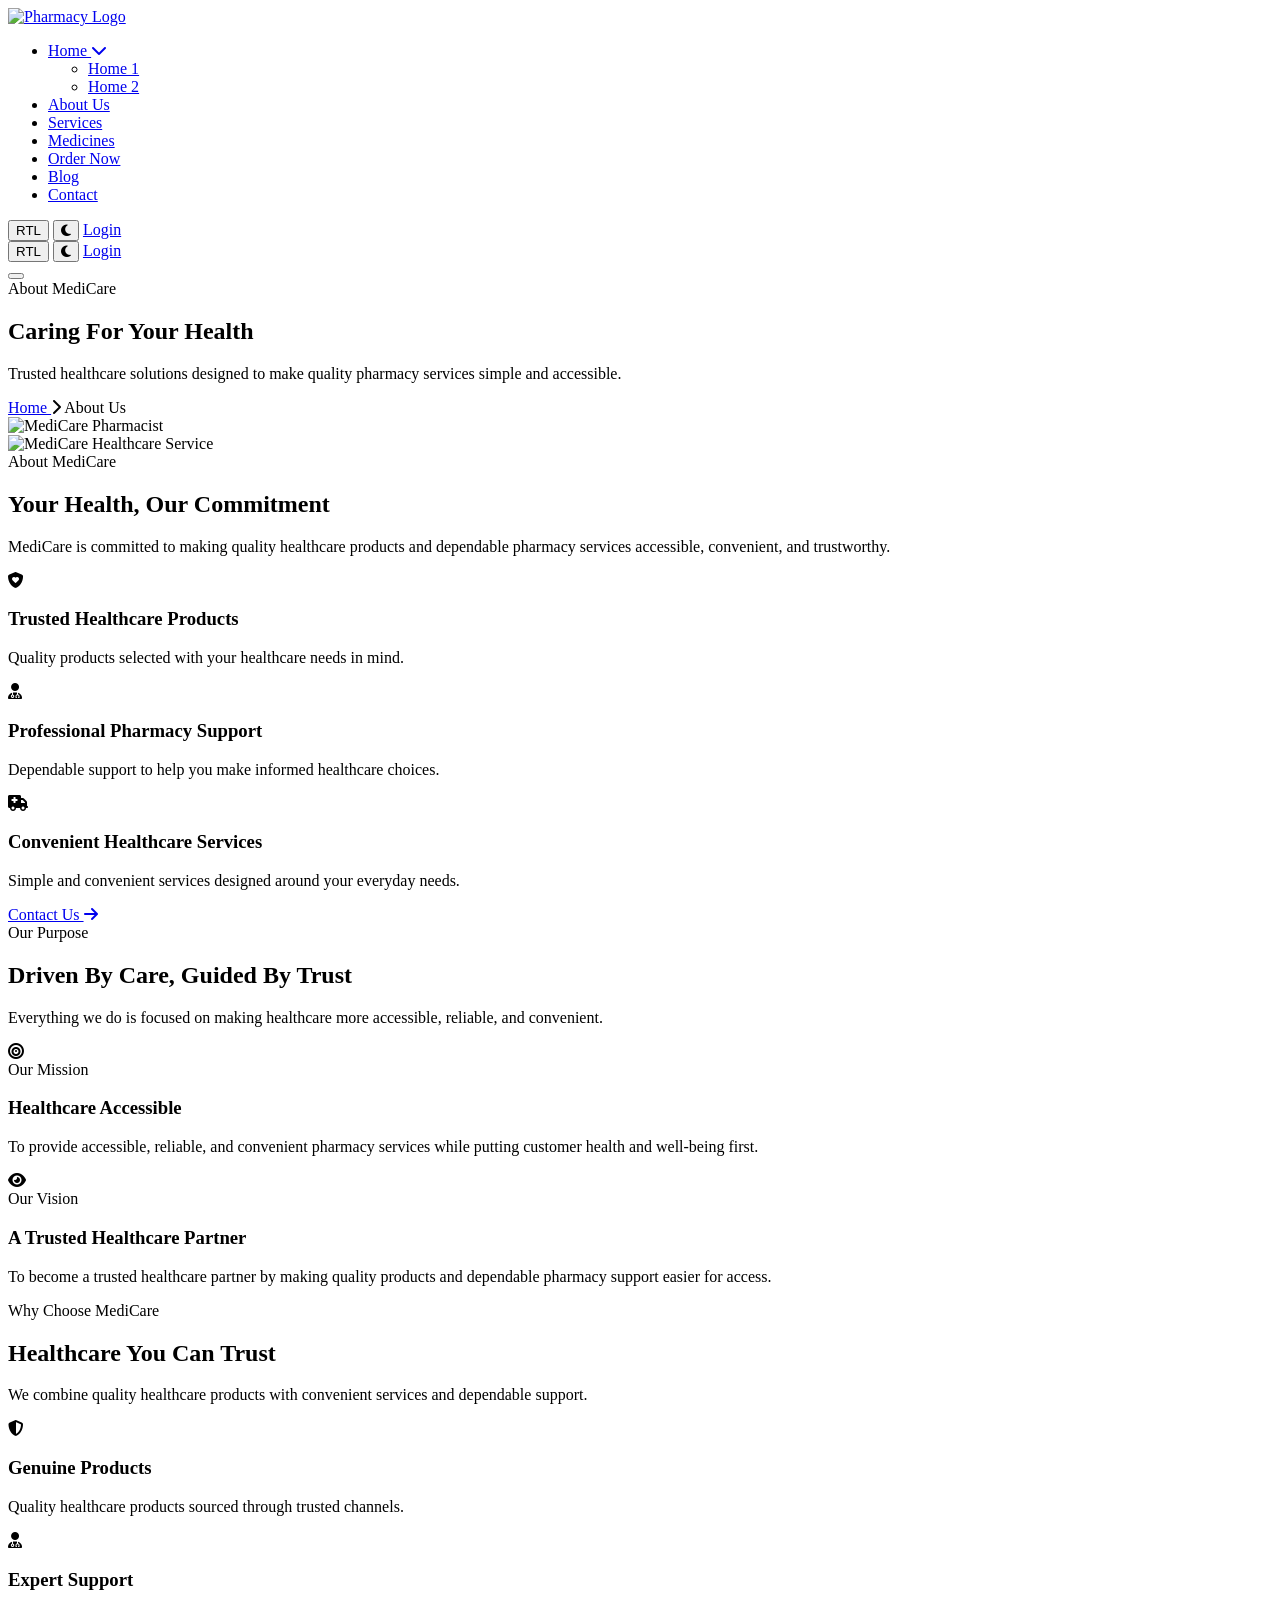
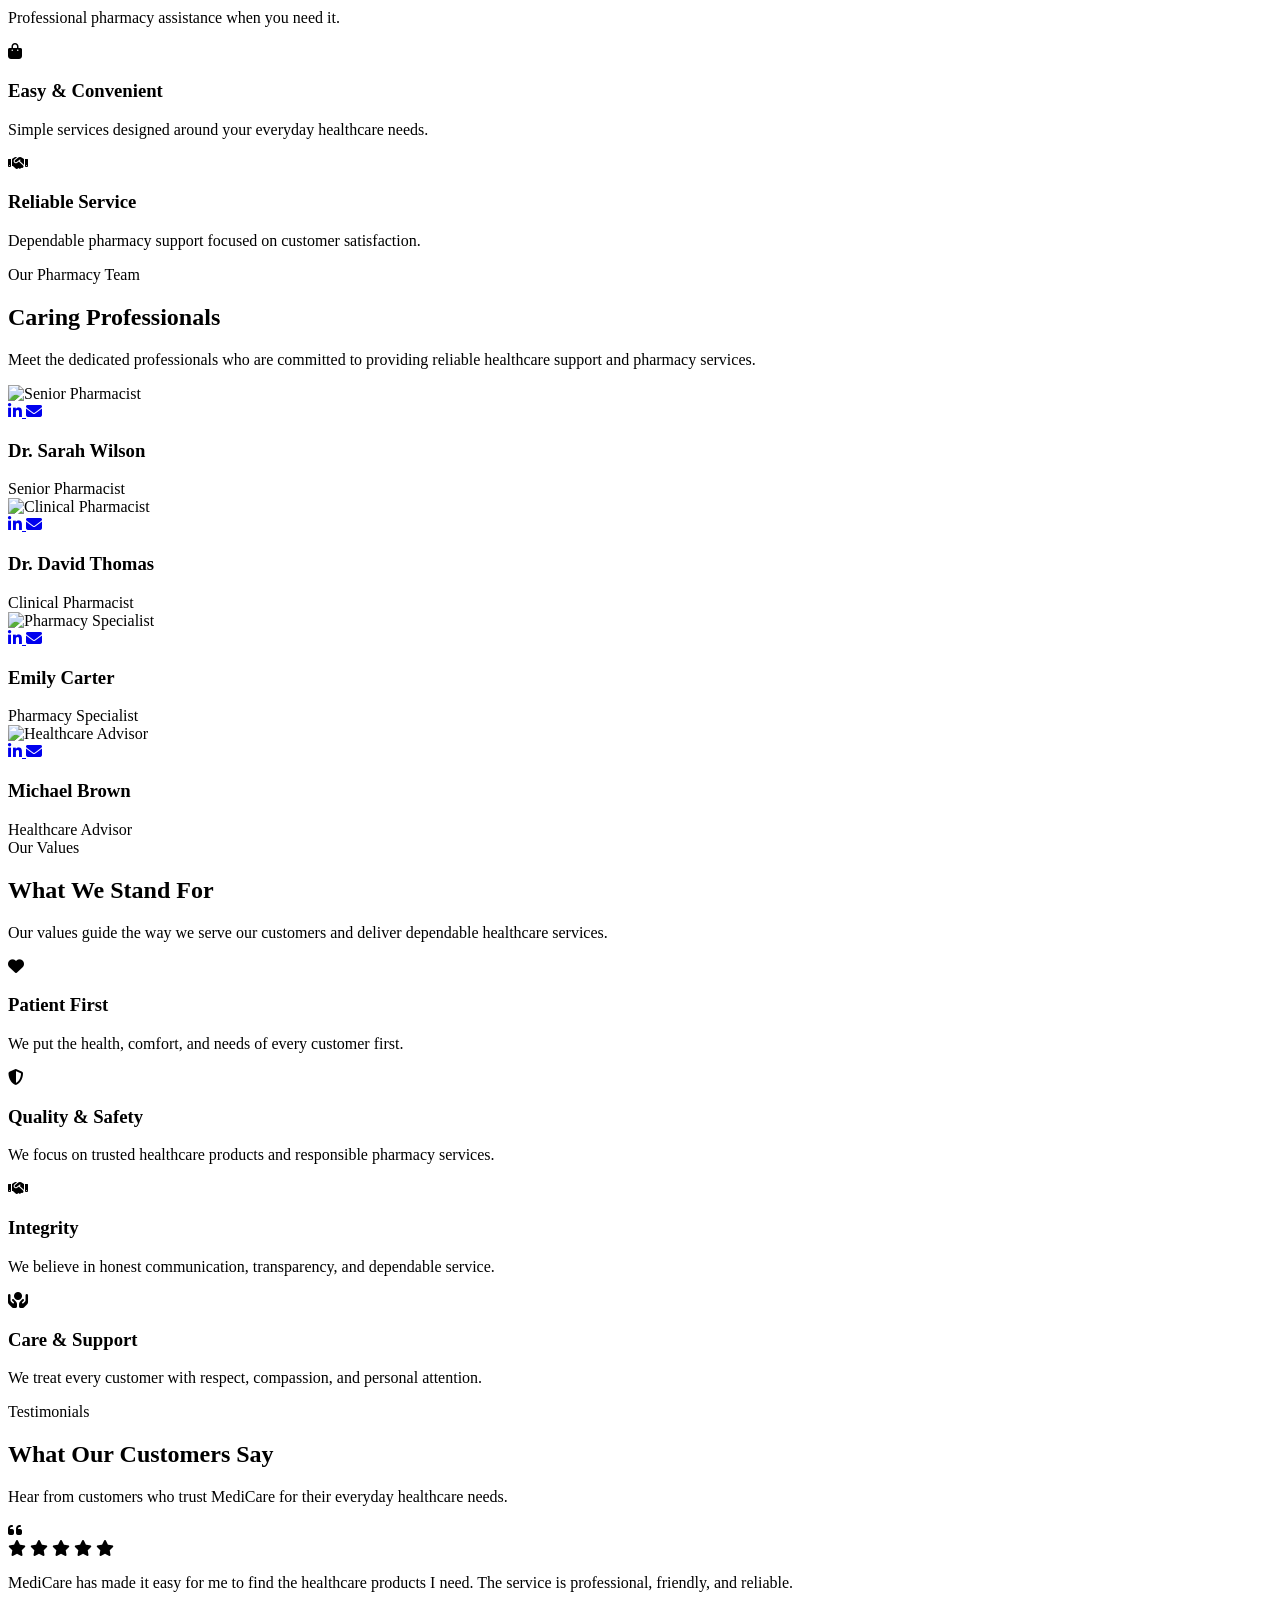
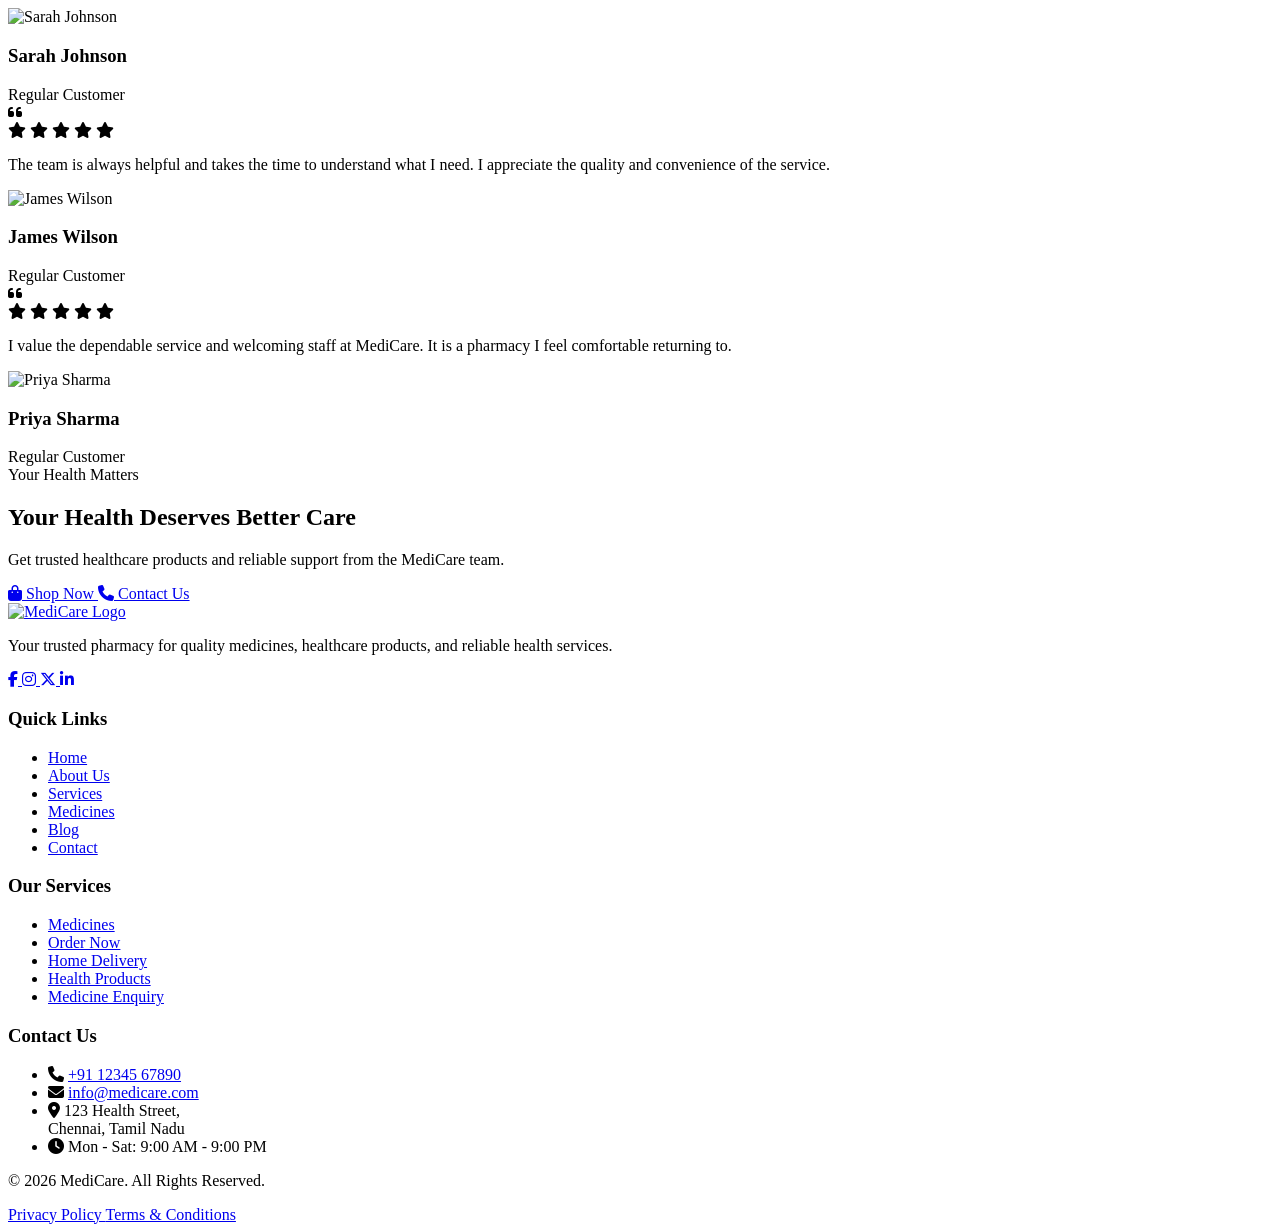
==== about.html @ 633d1315 "Add files via upload" ====
<!DOCTYPE html>

<html lang="en">

<head>
  <meta charset="UTF-8">
  <meta name="viewport" content="width=device-width, initial-scale=1.0">
  <title>MediCare Pharmacy | Trusted Healthcare Store</title>

  <!-- Favicon -->

  <link rel="icon" type="image/png" href="images/logo.png">

  <!-- Google Fonts -->

  <link rel="preconnect" href="https://fonts.googleapis.com">

<link rel="preconnect"
      href="https://fonts.gstatic.com"
      crossorigin>

<link href="https://fonts.googleapis.com/css2?family=Poppins:wght@400;500;600;700&display=swap"
      rel="stylesheet">

<link rel="stylesheet"
      href="https://cdnjs.cloudflare.com/ajax/libs/font-awesome/6.5.1/css/all.min.css">


  <!-- CSS -->

  <link rel="stylesheet" href="css/style.css">
  <link rel="stylesheet" href="css/responsive.css">
</head>

<body>
<!-- =========================================================
     HEADER
========================================================= -->
<header class="site-header">

    <div class="header-container">

        <!-- Logo -->
        <div class="header-logo">
            <a href="index.html">
                <img src="images/logo.png" alt="Pharmacy Logo">
            </a>
        </div>


        <!-- Navigation -->
        <nav class="main-nav" id="mainNav">

            <ul class="nav-list">

                <!-- Home -->
                <li class="nav-item dropdown">

                    <a href="#"
                       class="nav-link dropdown-toggle">
                        Home
                        <i class="fas fa-chevron-down"></i>
                    </a>

                    <ul class="dropdown-menu">
                        <li>
                            <a href="index.html">Home 1</a>
                        </li>

                        <li>
                            <a href="home2.html">Home 2</a>
                        </li>
                    </ul>

                </li>


                <!-- About Us -->
                <li class="nav-item">
                    <a href="about.html" class="nav-link active">
                        About Us
                    </a>
                </li>


                <!-- Services -->
                <li class="nav-item">
                    <a href="services.html" class="nav-link">
                        Services
                    </a>
                </li>


                <!-- Medicines -->
                <li class="nav-item">
                    <a href="medicines.html" class="nav-link">
                        Medicines
                    </a>
                </li>


                <!-- Prescription -->
                <li class="nav-item">
                    <a href="order.html" class="nav-link">
                        Order Now
                    </a>
                </li>


                <!-- Blog -->
                <li class="nav-item">
                    <a href="blog.html" class="nav-link">
                        Blog
                    </a>
                </li>


                <!-- Contact -->
                <li class="nav-item">
                    <a href="contact.html" class="nav-link">
                        Contact
                    </a>
                </li>

            </ul>


            <!-- =================================================
                 MOBILE ACTION BUTTONS
                 THESE ARE INSIDE HAMBURGER MENU
            ================================================== -->

            <div class="mobile-actions">

                <!-- RTL -->
                <button type="button"
                        class="header-action-btn rtl-toggle"
                        id="mobileRtlToggle">
                    RTL
                </button>


                <!-- Dark Mode -->
                <button type="button"
                        class="header-action-btn theme-toggle"
                        id="mobileThemeToggle"
                        aria-label="Toggle dark mode">

                    <i class="fas fa-moon"></i>

                </button>


                <!-- Login -->
                <a href="login.html"
                   class="login-btn">
                    Login
                </a>

            </div>

        </nav>


        <!-- =================================================
             DESKTOP ACTIONS
        ================================================== -->

        <div class="header-actions">

            <button type="button"
                    class="header-action-btn rtl-toggle"
                    id="rtlToggle">
                RTL
            </button>


            <button type="button"
                    class="header-action-btn theme-toggle"
                    id="themeToggle"
                    aria-label="Toggle dark mode">

                <i class="fas fa-moon"></i>

            </button>


            <a href="login.html"
               class="login-btn">
                Login
            </a>

        </div>


        <!-- =================================================
             HAMBURGER
        ================================================== -->

        <button type="button"
                class="hamburger-btn"
                id="hamburgerBtn"
                aria-label="Open navigation menu"
                aria-controls="mainNav"
                aria-expanded="false">

            <span></span>
            <span></span>
            <span></span>

        </button>

    </div>

</header>
<!=========================================================
   ABOUT US PAGE - HERO
   PART 1 - HTML
========================================================= !>

<section class="about-page-hero">

    <div class="about-page-hero-overlay">

        <div class="about-page-hero-container">

            <div class="about-page-hero-content">

                <span class="about-page-hero-subtitle">
                    About MediCare
                </span>

                <h1>
                    Caring For Your Health
                </h1>

                <p>
                    Trusted healthcare solutions designed to make
                    quality pharmacy services simple and accessible.
                </p>


                <!-- =========================
                     BREADCRUMB
                ========================== -->

                <div class="about-page-breadcrumb">

                    <a href="index.html">
                        Home
                    </a>

                    <i class="fas fa-chevron-right"></i>

                    <span>
                        About Us
                    </span>

                </div>

            </div>

        </div>

    </div>

</section>
<!-- =========================================================
     ABOUT US - ABOUT MEDICARE
     SECTION 2 - PART 1 - HTML
========================================================= -->

<section class="about-medicare">

    <div class="about-medicare-container">

        <!-- =========================
             IMAGE AREA
        ========================== -->

        <div class="about-medicare-images">

            <div class="about-medicare-image-main">
                <img
                    src="images/about-pharmacist.jpg"
                    alt="MediCare Pharmacist">
            </div>

            <div class="about-medicare-image-small">
                <img
                    src="images/about-healthcare.jpg"
                    alt="MediCare Healthcare Service">
            </div>

        </div>


        <!-- =========================
             CONTENT AREA
        ========================== -->

        <div class="about-medicare-content">

            <span class="about-medicare-subtitle">
                About MediCare
            </span>

            <h2>
                Your Health,
                <span>Our Commitment</span>
            </h2>

            <p class="about-medicare-description">
                MediCare is committed to making quality healthcare
                products and dependable pharmacy services accessible,
                convenient, and trustworthy.
            </p>


            <!-- =========================
                 HIGHLIGHTS
            ========================== -->

            <div class="about-medicare-highlights">


                <!-- Highlight 1 -->

                <div class="about-medicare-highlight">

                    <div class="about-medicare-highlight-icon">
                        <i class="fas fa-shield-heart"></i>
                    </div>

                    <div class="about-medicare-highlight-content">

                        <h3>
                            Trusted Healthcare Products
                        </h3>

                        <p>
                            Quality products selected with your
                            healthcare needs in mind.
                        </p>

                    </div>

                </div>


                <!-- Highlight 2 -->

                <div class="about-medicare-highlight">

                    <div class="about-medicare-highlight-icon">
                        <i class="fas fa-user-doctor"></i>
                    </div>

                    <div class="about-medicare-highlight-content">

                        <h3>
                            Professional Pharmacy Support
                        </h3>

                        <p>
                            Dependable support to help you make
                            informed healthcare choices.
                        </p>

                    </div>

                </div>


                <!-- Highlight 3 -->

                <div class="about-medicare-highlight">

                    <div class="about-medicare-highlight-icon">
                        <i class="fas fa-truck-medical"></i>
                    </div>

                    <div class="about-medicare-highlight-content">

                        <h3>
                            Convenient Healthcare Services
                        </h3>

                        <p>
                            Simple and convenient services designed
                            around your everyday needs.
                        </p>

                    </div>

                </div>


            </div>


            <!-- =========================
                 BUTTON
            ========================== -->

            <a href="contact.html"
               class="about-medicare-btn">

                Contact Us

                <i class="fas fa-arrow-right"></i>

            </a>

        </div>

    </div>

</section>
<!-- =========================================================
     ABOUT US - MISSION & VISION
     SECTION 3 - PART 1 - HTML
========================================================= -->

<section class="about-mission-vision">

    <div class="about-mission-vision-container">

        <!-- =========================
             SECTION HEADING
        ========================== -->

        <div class="about-mission-vision-heading">

            <span class="about-mission-vision-subtitle">
                Our Purpose
            </span>

            <h2>
                Driven By Care, Guided By Trust
            </h2>

            <p>
                Everything we do is focused on making healthcare
                more accessible, reliable, and convenient.
            </p>

        </div>


        <!-- =========================
             MISSION & VISION
        ========================== -->

        <div class="about-mission-vision-grid">


            <!-- =========================
                 MISSION
            ========================== -->

            <div class="about-purpose-card">

                <div class="about-purpose-icon">

                    <i class="fas fa-bullseye"></i>

                </div>

                <div class="about-purpose-content">

                    <span class="about-purpose-label">
                        Our Mission
                    </span>

                    <h3>
                        Healthcare Accessible
                    </h3>

                    <p>
                        To provide accessible, reliable, and
                        convenient pharmacy services while
                        putting customer health and well-being
                        first.
                    </p>

                </div>

            </div>


            <!-- =========================
                 VISION
            ========================== -->

            <div class="about-purpose-card">

                <div class="about-purpose-icon">

                    <i class="fas fa-eye"></i>

                </div>

                <div class="about-purpose-content">

                    <span class="about-purpose-label">
                        Our Vision
                    </span>

                    <h3>
                        A Trusted Healthcare Partner
                    </h3>

                    <p>
                        To become a trusted healthcare partner
                        by making quality products and dependable
                        pharmacy support easier for access.
                    </p>

                </div>

            </div>


        </div>

    </div>

</section>
<!-- =========================================================
     ABOUT US - WHY CHOOSE MEDICARE
     SECTION 4 - PART 1 - HTML
========================================================= -->

<section class="about-why-choose">

    <div class="about-why-choose-container">

        <!-- =========================
             SECTION HEADING
        ========================== -->

        <div class="about-why-choose-heading">

            <span class="about-why-choose-subtitle">
                Why Choose MediCare
            </span>

            <h2>
                Healthcare You Can Trust
            </h2>

            <p>
                We combine quality healthcare products with
                convenient services and dependable support.
            </p>

        </div>


        <!-- =========================
             BENEFIT CARDS
        ========================== -->

        <div class="about-why-choose-grid">


            <!-- CARD 1 -->
            <div class="about-why-card">

                <div class="about-why-icon">
                    <i class="fas fa-shield-alt"></i>
                </div>

                <div class="about-why-content">

                    <h3>
                        Genuine Products
                    </h3>

                    <p>
                        Quality healthcare products sourced
                        through trusted channels.
                    </p>

                </div>

            </div>


            <!-- CARD 2 -->
            <div class="about-why-card">

                <div class="about-why-icon">
                    <i class="fas fa-user-doctor"></i>
                </div>

                <div class="about-why-content">

                    <h3>
                        Expert Support
                    </h3>

                    <p>
                        Professional pharmacy assistance
                        when you need it.
                    </p>

                </div>

            </div>


            <!-- CARD 3 -->
            <div class="about-why-card">

                <div class="about-why-icon">
                    <i class="fas fa-bag-shopping"></i>
                </div>

                <div class="about-why-content">

                    <h3>
                        Easy & Convenient
                    </h3>

                    <p>
                        Simple services designed around
                        your everyday healthcare needs.
                    </p>

                </div>

            </div>


            <!-- CARD 4 -->
            <div class="about-why-card">

                <div class="about-why-icon">
                    <i class="fas fa-handshake"></i>
                </div>

                <div class="about-why-content">

                    <h3>
                        Reliable Service
                    </h3>

                    <p>
                        Dependable pharmacy support focused
                        on customer satisfaction.
                    </p>

                </div>

            </div>


        </div>

    </div>

</section>
<!-- =========================================================
     ABOUT US - PHARMACY TEAM
     SECTION 5 - PART 1 - HTML
========================================================= -->

<section class="about-team">

    <div class="about-team-container">

        <!-- =========================
             SECTION HEADING
        ========================== -->

        <div class="about-team-heading">

            <span class="about-team-subtitle">
                Our Pharmacy Team
            </span>

            <h2>
                Caring Professionals
            </h2>

            <p>
                Meet the dedicated professionals who are committed
                to providing reliable healthcare support and
                pharmacy services.
            </p>

        </div>


        <!-- =========================
             TEAM GRID
        ========================== -->

        <div class="about-team-grid">


            <!-- =========================
                 TEAM MEMBER 1
            ========================== -->

            <div class="about-team-card">

                <div class="about-team-image">

                    <img
                        src="images/team-pharmacist-1.jpg"
                        alt="Senior Pharmacist">

                    <div class="about-team-social">

                        <a href="#" aria-label="LinkedIn">
                            <i class="fab fa-linkedin-in"></i>
                        </a>

                        <a href="#" aria-label="Email">
                            <i class="fas fa-envelope"></i>
                        </a>

                    </div>

                </div>

                <div class="about-team-info">

                    <h3>
                        Dr. Sarah Wilson
                    </h3>

                    <span>
                        Senior Pharmacist
                    </span>

                </div>

            </div>


            <!-- =========================
                 TEAM MEMBER 2
            ========================== -->

            <div class="about-team-card">

                <div class="about-team-image">

                    <img
                        src="images/team-pharmacist-2.jpg"
                        alt="Clinical Pharmacist">

                    <div class="about-team-social">

                        <a href="#" aria-label="LinkedIn">
                            <i class="fab fa-linkedin-in"></i>
                        </a>

                        <a href="#" aria-label="Email">
                            <i class="fas fa-envelope"></i>
                        </a>

                    </div>

                </div>

                <div class="about-team-info">

                    <h3>
                        Dr. David Thomas
                    </h3>

                    <span>
                        Clinical Pharmacist
                    </span>

                </div>

            </div>


            <!-- =========================
                 TEAM MEMBER 3
            ========================== -->

            <div class="about-team-card">

                <div class="about-team-image">

                    <img
                        src="images/team-specialist.jpg"
                        alt="Pharmacy Specialist">

                    <div class="about-team-social">

                        <a href="#" aria-label="LinkedIn">
                            <i class="fab fa-linkedin-in"></i>
                        </a>

                        <a href="#" aria-label="Email">
                            <i class="fas fa-envelope"></i>
                        </a>

                    </div>

                </div>

                <div class="about-team-info">

                    <h3>
                        Emily Carter
                    </h3>

                    <span>
                        Pharmacy Specialist
                    </span>

                </div>

            </div>


            <!-- =========================
                 TEAM MEMBER 4
            ========================== -->

            <div class="about-team-card">

                <div class="about-team-image">

                    <img
                        src="images/team-advisor.jpg"
                        alt="Healthcare Advisor">

                    <div class="about-team-social">

                        <a href="#" aria-label="LinkedIn">
                            <i class="fab fa-linkedin-in"></i>
                        </a>

                        <a href="#" aria-label="Email">
                            <i class="fas fa-envelope"></i>
                        </a>

                    </div>

                </div>

                <div class="about-team-info">

                    <h3>
                        Michael Brown
                    </h3>

                    <span>
                        Healthcare Advisor
                    </span>

                </div>

            </div>


        </div>

    </div>

</section>
<!=========================================================
   ABOUT US - OUR VALUES
   SECTION 6 - PART 1 - HTML
========================================================= !>

<section class="about-values">

    <div class="about-values-container">

        <!-- =========================
             SECTION HEADING
        ========================== -->

        <div class="about-values-heading">

            <span class="about-values-subtitle">
                Our Values
            </span>

            <h2>
                What We Stand For
            </h2>

            <p>
                Our values guide the way we serve our customers
                and deliver dependable healthcare services.
            </p>

        </div>


        <!-- =========================
             VALUES GRID
        ========================== -->

        <div class="about-values-grid">


            <!-- VALUE 1 -->

            <div class="about-value-card">

                <div class="about-value-icon">
                    <i class="fas fa-heart"></i>
                </div>

                <div class="about-value-content">

                    <h3>
                        Patient First
                    </h3>

                    <p>
                        We put the health, comfort, and needs
                        of every customer first.
                    </p>

                </div>

            </div>


            <!-- VALUE 2 -->

            <div class="about-value-card">

                <div class="about-value-icon">
                    <i class="fas fa-shield-alt"></i>
                </div>

                <div class="about-value-content">

                    <h3>
                        Quality & Safety
                    </h3>

                    <p>
                        We focus on trusted healthcare products
                        and responsible pharmacy services.
                    </p>

                </div>

            </div>


            <!-- VALUE 3 -->

            <div class="about-value-card">

                <div class="about-value-icon">
                    <i class="fas fa-handshake"></i>
                </div>

                <div class="about-value-content">

                    <h3>
                        Integrity
                    </h3>

                    <p>
                        We believe in honest communication,
                        transparency, and dependable service.
                    </p>

                </div>

            </div>


            <!-- VALUE 4 -->

            <div class="about-value-card">

                <div class="about-value-icon">
                    <i class="fas fa-hands-holding-circle"></i>
                </div>

                <div class="about-value-content">

                    <h3>
                        Care & Support
                    </h3>

                    <p>
                        We treat every customer with respect,
                        compassion, and personal attention.
                    </p>

                </div>

            </div>


        </div>

    </div>

</section>
<!-- =========================================================
     ABOUT US - TESTIMONIALS
     SECTION 7 - PART 1 - HTML
========================================================= -->

<section class="about-testimonials">

    <div class="about-testimonials-container">

        <!-- =========================
             SECTION HEADING
        ========================== -->

        <div class="about-testimonials-heading">

            <span class="about-testimonials-subtitle">
                Testimonials
            </span>

            <h2>
                What Our Customers Say
            </h2>

            <p>
                Hear from customers who trust MediCare for
                their everyday healthcare needs.
            </p>

        </div>


        <!-- =========================
             TESTIMONIAL GRID
        ========================== -->

        <div class="about-testimonials-grid">


            <!-- =========================
                 TESTIMONIAL 1
            ========================== -->

            <div class="about-testimonial-card">

                <div class="about-testimonial-quote">
                    <i class="fas fa-quote-left"></i>
                </div>

                <div class="about-testimonial-rating">

                    <i class="fas fa-star"></i>
                    <i class="fas fa-star"></i>
                    <i class="fas fa-star"></i>
                    <i class="fas fa-star"></i>
                    <i class="fas fa-star"></i>

                </div>

                <p class="about-testimonial-text">
                    MediCare has made it easy for me to find
                    the healthcare products I need. The service
                    is professional, friendly, and reliable.
                </p>

                <div class="about-testimonial-user">

                    <div class="about-testimonial-avatar">
                        <img
                            src="images/testimonial-sarah.jpg"
                            alt="Sarah Johnson">
                    </div>

                    <div class="about-testimonial-user-info">

                        <h3>
                            Sarah Johnson
                        </h3>

                        <span>
                            Regular Customer
                        </span>

                    </div>

                </div>

            </div>


            <!-- =========================
                 TESTIMONIAL 2
            ========================== -->

            <div class="about-testimonial-card">

                <div class="about-testimonial-quote">
                    <i class="fas fa-quote-left"></i>
                </div>

                <div class="about-testimonial-rating">

                    <i class="fas fa-star"></i>
                    <i class="fas fa-star"></i>
                    <i class="fas fa-star"></i>
                    <i class="fas fa-star"></i>
                    <i class="fas fa-star"></i>

                </div>

                <p class="about-testimonial-text">
                    The team is always helpful and takes the
                    time to understand what I need. I appreciate
                    the quality and convenience of the service.
                </p>

                <div class="about-testimonial-user">

                    <div class="about-testimonial-avatar">
                        <img
                            src="images/testimonial-james.jpg"
                            alt="James Wilson">
                    </div>

                    <div class="about-testimonial-user-info">

                        <h3>
                            James Wilson
                        </h3>

                        <span>
                            Regular Customer
                        </span>

                    </div>

                </div>

            </div>


            <!-- =========================
                 TESTIMONIAL 3
            ========================== -->

            <div class="about-testimonial-card">

                <div class="about-testimonial-quote">
                    <i class="fas fa-quote-left"></i>
                </div>

                <div class="about-testimonial-rating">

                    <i class="fas fa-star"></i>
                    <i class="fas fa-star"></i>
                    <i class="fas fa-star"></i>
                    <i class="fas fa-star"></i>
                    <i class="fas fa-star"></i>

                </div>

                <p class="about-testimonial-text">
                    I value the dependable service and
                    welcoming staff at MediCare. It is a
                    pharmacy I feel comfortable returning to.
                </p>

                <div class="about-testimonial-user">

                    <div class="about-testimonial-avatar">
                        <img
                            src="images/testimonial-priya.jpg"
                            alt="Priya Sharma">
                    </div>

                    <div class="about-testimonial-user-info">

                        <h3>
                            Priya Sharma
                        </h3>

                        <span>
                            Regular Customer
                        </span>

                    </div>

                </div>

            </div>


        </div>

    </div>

</section>
<!-- =========================================================
     ABOUT US - FINAL CTA
     SECTION 8 - PART 1 - HTML
========================================================= -->

<section class="about-final-cta">

    <div class="about-final-cta-container">

        <!-- CTA CONTENT -->

        <div class="about-final-cta-content">

            <span class="about-final-cta-subtitle">
                Your Health Matters
            </span>

            <h2>
                Your Health Deserves Better Care
            </h2>

            <p>
                Get trusted healthcare products and reliable
                support from the MediCare team.
            </p>


            <!-- CTA BUTTONS -->

            <div class="about-final-cta-buttons">

                <a href="shop.html" class="about-final-cta-btn primary">
                    <i class="fas fa-shopping-bag"></i>
                    Shop Now
                </a>

                <a href="contact.html" class="about-final-cta-btn outline">
                    <i class="fas fa-phone"></i>
                    Contact Us
                </a>

            </div>

        </div>

    </div>

</section>
<!-- =========================================================
     FOOTER
========================================================= -->
<footer class="site-footer">

    <div class="footer-container">

        <!-- =========================
             FOOTER BRAND
        ========================== -->
        <div class="footer-column footer-brand">

            <a href="index.html" class="footer-logo">
                <img src="images/logo.png" alt="MediCare Logo">
            </a>

            <p class="footer-description">
                Your trusted pharmacy for quality medicines,
                healthcare products, and reliable health services.
            </p>

            <!-- Social Media -->
            <div class="footer-social">

                <a href="#" aria-label="Facebook">
                    <i class="fab fa-facebook-f"></i>
                </a>

                <a href="#" aria-label="Instagram">
                    <i class="fab fa-instagram"></i>
                </a>

                <a href="#" aria-label="Twitter">
                    <i class="fab fa-x-twitter"></i>
                </a>

                <a href="#" aria-label="LinkedIn">
                    <i class="fab fa-linkedin-in"></i>
                </a>

            </div>

        </div>


        <!-- =========================
             QUICK LINKS
        ========================== -->
        <div class="footer-column">

            <h3 class="footer-title">
                Quick Links
            </h3>

            <ul class="footer-links">

                <li>
                    <a href="index.html">
                        Home
                    </a>
                </li>

                <li>
                    <a href="about.html">
                        About Us
                    </a>
                </li>

                <li>
                    <a href="services.html">
                        Services
                    </a>
                </li>

                <li>
                    <a href="medicines.html">
                        Medicines
                    </a>
                </li>

                <li>
                    <a href="blog.html">
                        Blog
                    </a>
                </li>

                <li>
                    <a href="contact.html">
                        Contact
                    </a>
                </li>

            </ul>

        </div>


        <!-- =========================
             OUR SERVICES
        ========================== -->
        <div class="footer-column">

            <h3 class="footer-title">
                Our Services
            </h3>

            <ul class="footer-links">

                <li>
                    <a href="medicines.html">
                        Medicines
                    </a>
                </li>

                <li>
                    <a href="order.html">
                        Order Now
                    </a>
                </li>

                <li>
                    <a href="#">
                        Home Delivery
                    </a>
                </li>

                <li>
                    <a href="#">
                        Health Products
                    </a>
                </li>

                <li>
                    <a href="#">
                        Medicine Enquiry
                    </a>
                </li>

            </ul>

        </div>


        <!-- =========================
             CONTACT INFORMATION
        ========================== -->
        <div class="footer-column footer-contact">

            <h3 class="footer-title">
                Contact Us
            </h3>

            <ul class="contact-list">

                <li>

                    <i class="fas fa-phone"></i>

                    <a href="tel:+911234567890">
                        +91 12345 67890
                    </a>

                </li>


                <li>

                    <i class="fas fa-envelope"></i>

                    <a href="mailto:info@medicare.com">
                        info@medicare.com
                    </a>

                </li>


                <li>

                    <i class="fas fa-location-dot"></i>

                    <span>
                        123 Health Street,<br>
                        Chennai, Tamil Nadu
                    </span>

                </li>


                <li>

                    <i class="fas fa-clock"></i>

                    <span>
                        Mon - Sat: 9:00 AM - 9:00 PM
                    </span>

                </li>

            </ul>

        </div>

    </div>


    <!-- =========================
         FOOTER BOTTOM
    ========================== -->
    <div class="footer-bottom">

        <div class="footer-bottom-container">

            <p>
                © 2026 MediCare. All Rights Reserved.
            </p>

            <div class="footer-bottom-links">

                <a href="#">
                    Privacy Policy
                </a>

                <a href="#">
                    Terms & Conditions
                </a>

            </div>

        </div>

    </div>

</footer>


 <!-- JS -->

  <script src="js/script.js"></script>

</body>
</html>
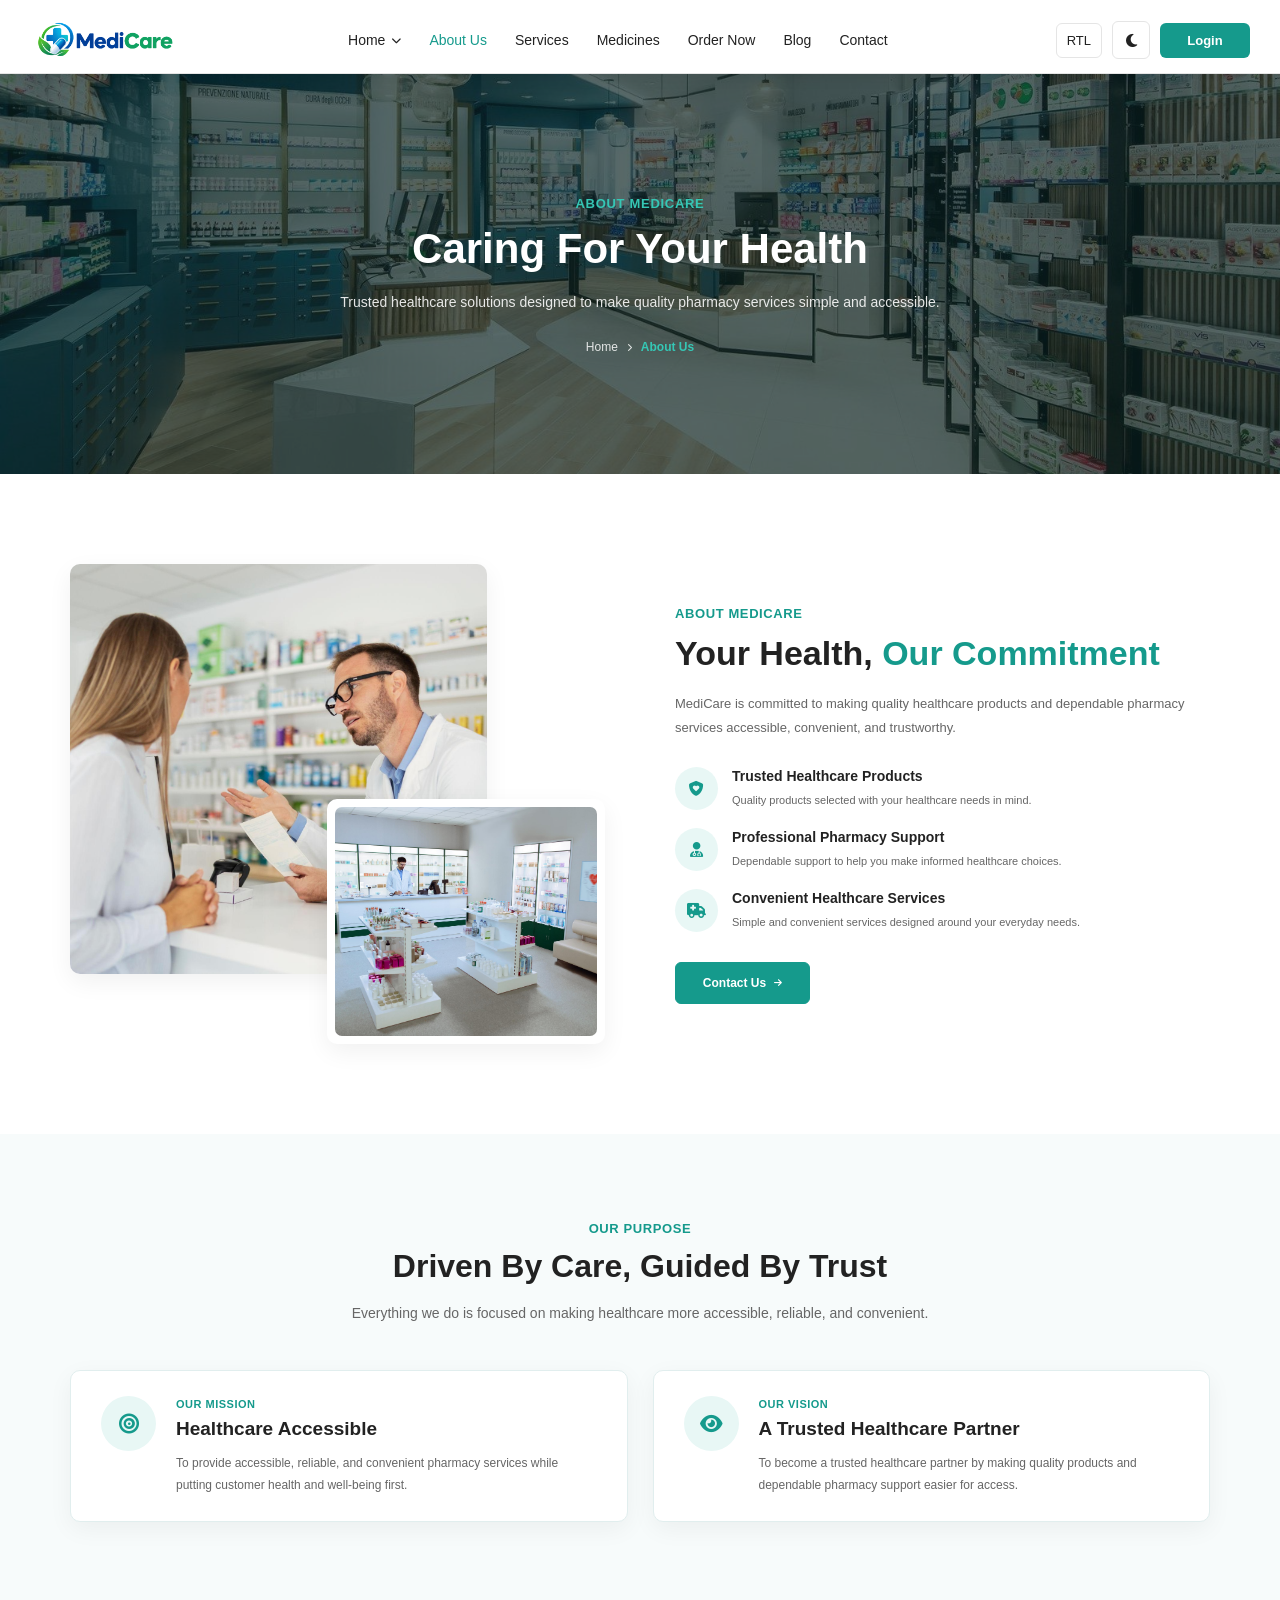
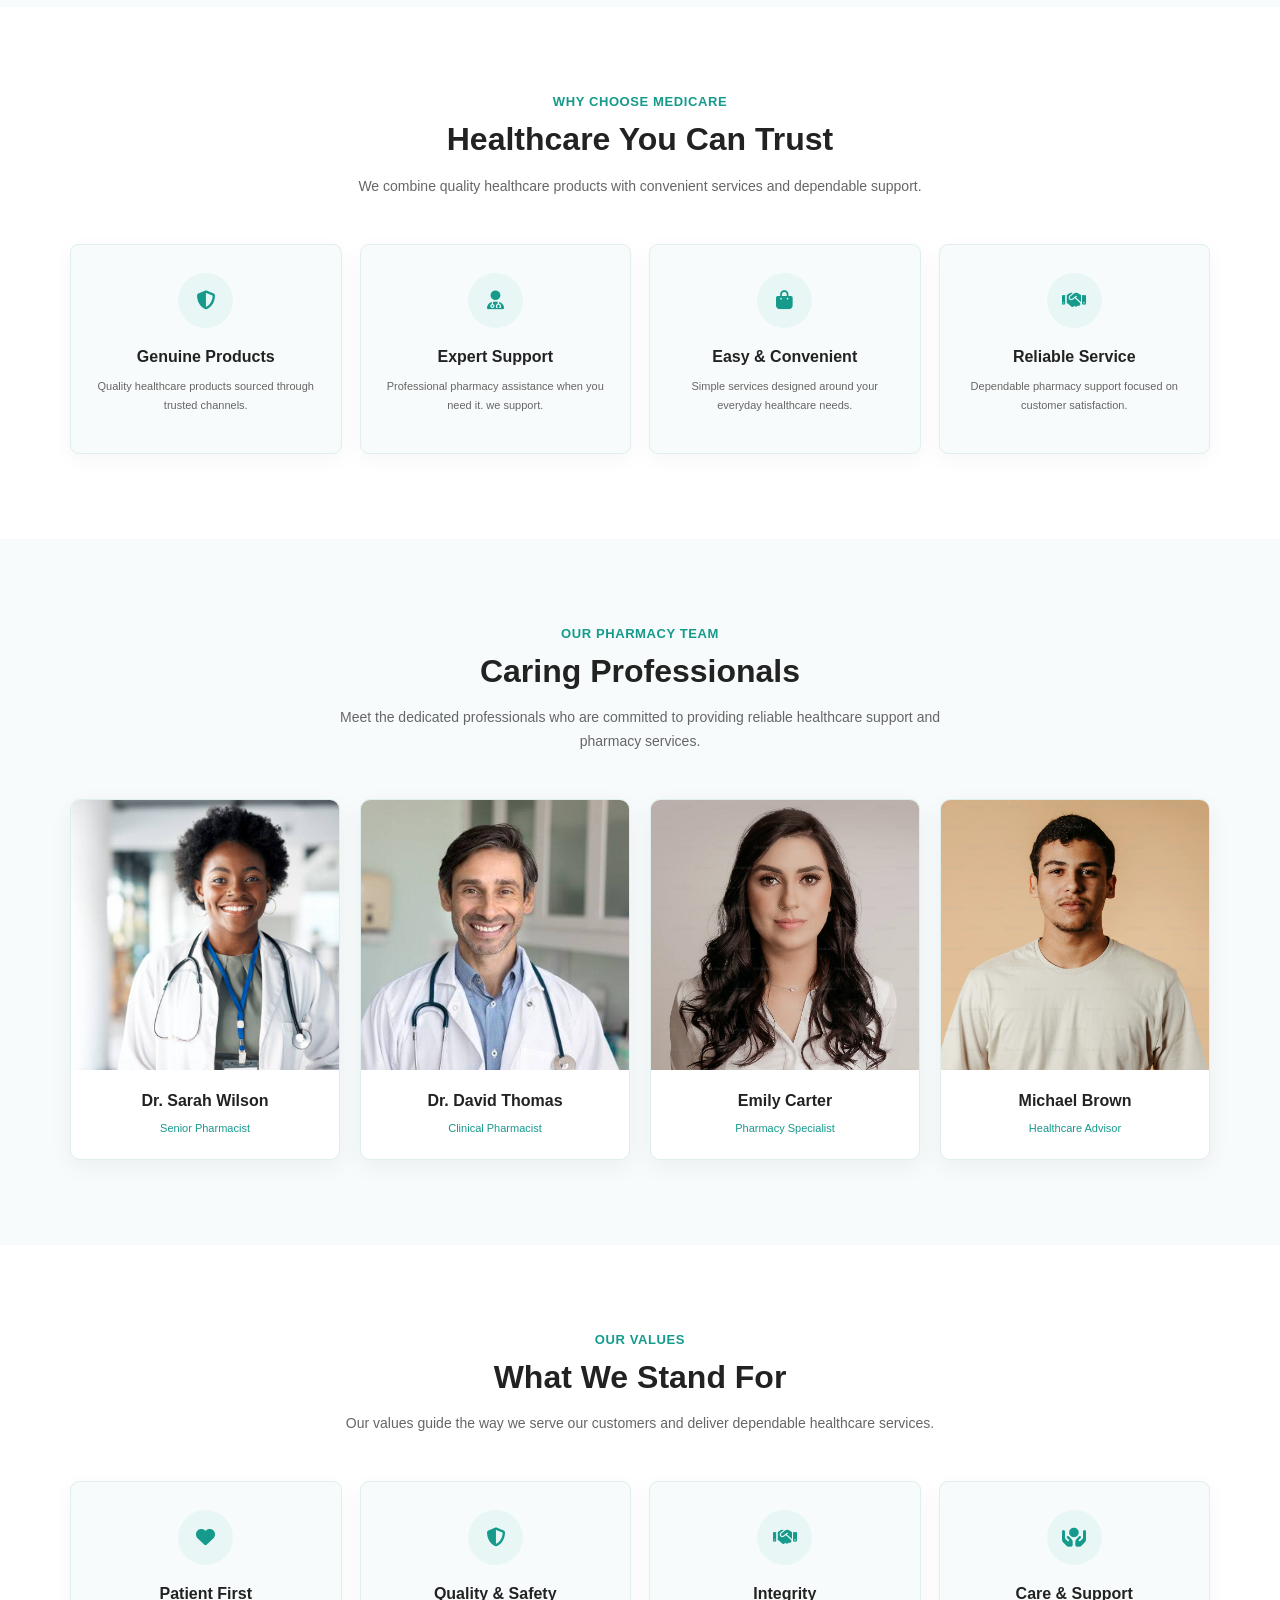
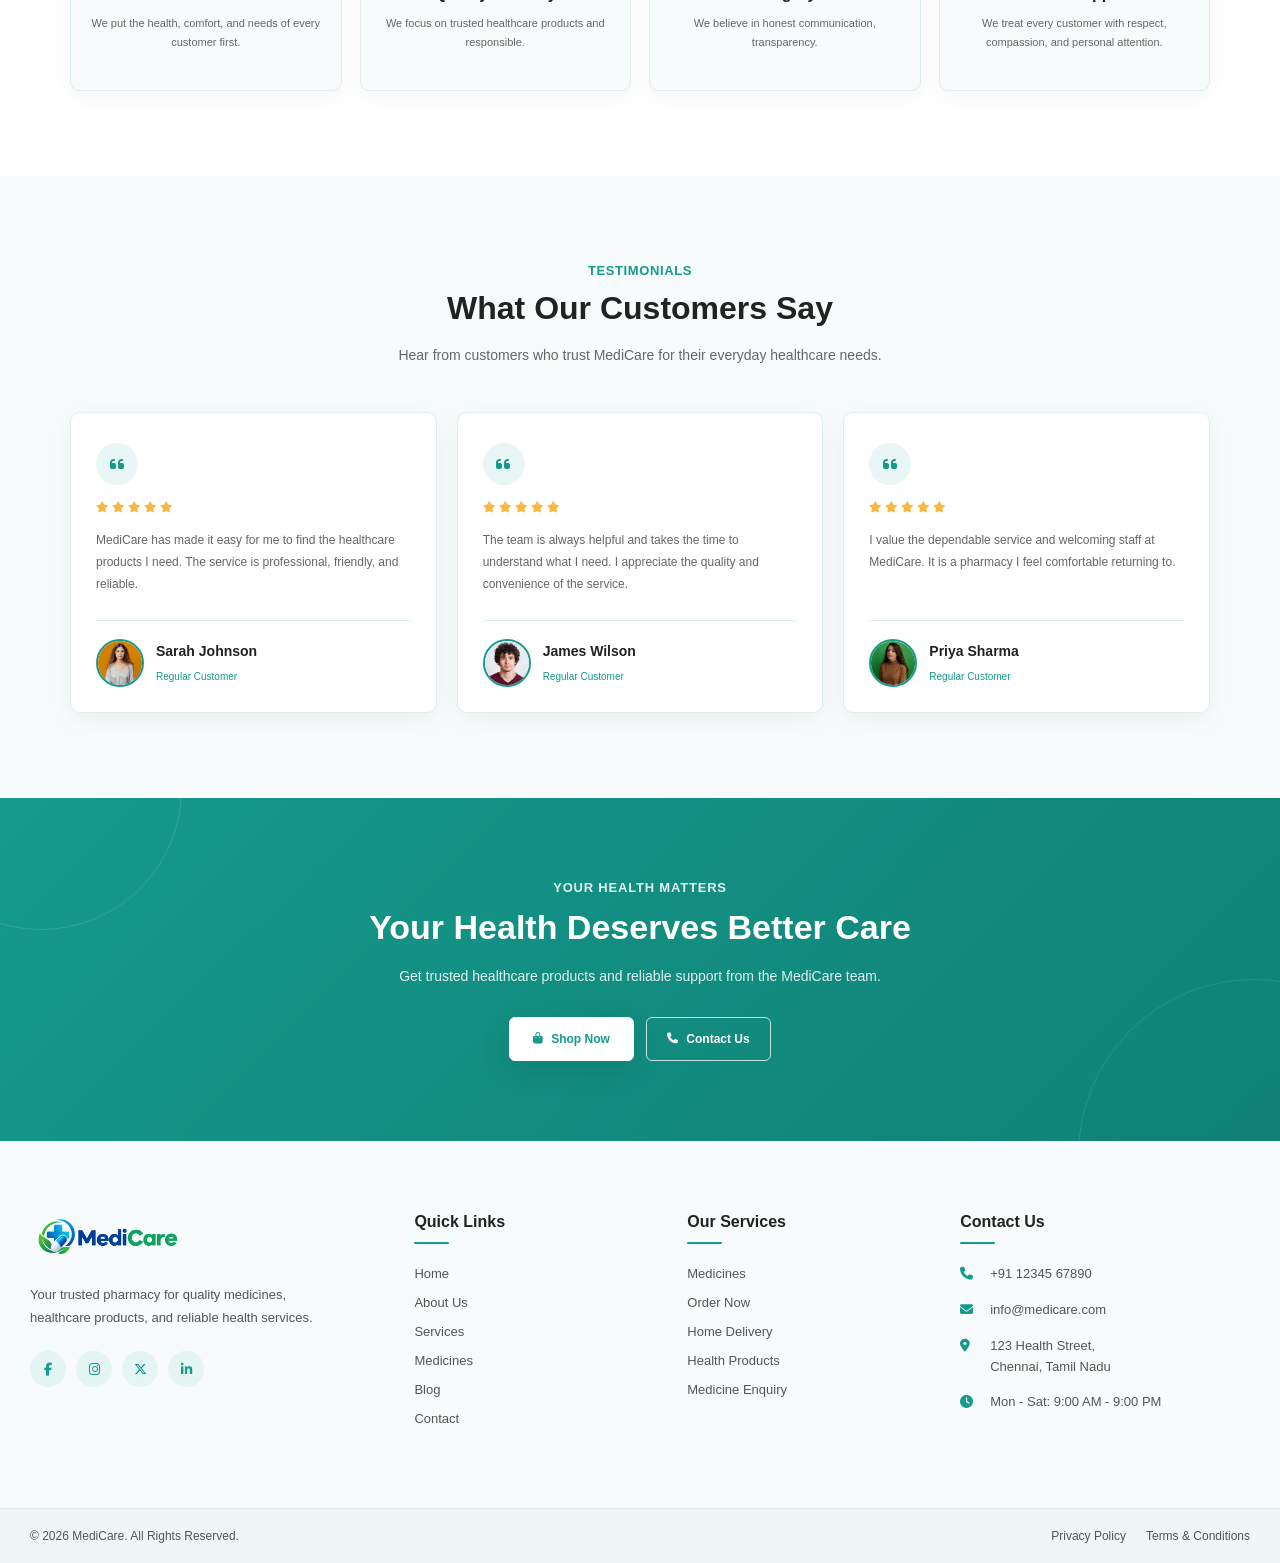
==== commit 32509101: "Add files via upload" ====
--- a/about.html
+++ b/about.html
@@ -603,7 +603,7 @@
 
                     <p>
                         Professional pharmacy assistance
-                        when you need it.
+                        when you need it. we support.
                     </p>
 
                 </div>
@@ -948,7 +948,7 @@
 
                     <p>
                         We focus on trusted healthcare products
-                        and responsible pharmacy services.
+                        and responsible.
                     </p>
 
                 </div>
@@ -972,7 +972,7 @@
 
                     <p>
                         We believe in honest communication,
-                        transparency, and dependable service.
+                        transparency.
                     </p>
 
                 </div>
--- a/css/style.css
+++ b/css/style.css
@@ -0,0 +1,25442 @@
+/* =========================================================
+   PHARMACY WEBSITE
+   HEADER - PART 2
+   MAIN CSS + DARK MODE
+========================================================= */
+
+
+/* =========================================================
+   ROOT VARIABLES
+========================================================= */
+
+:root {
+
+    /* Main Colors */
+    --primary-color: #159a8c;
+    --primary-dark: #0f8175;
+    --secondary-color: #e9f8f6;
+
+    /* Background */
+    --bg-color: #ffffff;
+    --header-bg: #ffffff;
+
+    /* Text */
+    --text-color: #222222;
+    --text-light: #666666;
+
+    /* Border */
+    --border-color: #e5e5e5;
+
+    /* Dropdown */
+    --dropdown-bg: #ffffff;
+    --dropdown-hover: #f1faf9;
+
+    /* Shadow */
+    --header-shadow: 0 2px 15px rgba(0, 0, 0, 0.08);
+
+    /* Transition */
+    --transition: 0.3s ease;
+}
+/* =========================================================
+   ACTIVE NAVIGATION
+========================================================= */
+
+.nav-link.active {
+    color: var(--primary-color);
+}
+
+
+/* Active dropdown item */
+.dropdown-menu li a.active {
+    color: var(--primary-color);
+    background-color: var(--dropdown-hover);
+}
+
+/* =========================================================
+   DARK MODE VARIABLES
+========================================================= */
+
+body.dark-mode {
+
+    --bg-color: #111827;
+    --header-bg: #182230;
+
+    --text-color: #f3f4f6;
+    --text-light: #c4c8ce;
+
+    --border-color: #303b4a;
+
+    --dropdown-bg: #1d2938;
+    --dropdown-hover: #263646;
+
+    --secondary-color: #203b3a;
+
+    --header-shadow: 0 2px 15px rgba(0, 0, 0, 0.35);
+}
+
+
+/* =========================================================
+   GLOBAL
+========================================================= */
+
+* {
+    margin: 0;
+    padding: 0;
+    box-sizing: border-box;
+}
+
+html {
+    scroll-behavior: smooth;
+}
+
+body {
+    background-color: var(--bg-color);
+    color: var(--text-color);
+
+    font-family: "Poppins", sans-serif;
+    
+    transition:
+        background-color var(--transition),
+        color var(--transition);
+}
+
+
+/* =========================================================
+   HEADER
+========================================================= */
+
+.site-header {
+
+    width: 100%;
+
+    background-color: var(--header-bg);
+
+    border-bottom: 1px solid var(--border-color);
+
+    box-shadow: var(--header-shadow);
+
+   position: fixed;
+    top: 0;
+    left: 0;
+    width: 100%;
+    height: 74px;
+    z-index: 9999;
+
+
+    transition:
+        background-color var(--transition),
+        border-color var(--transition),
+        box-shadow var(--transition);
+}
+
+
+/* =========================================================
+   HEADER CONTAINER
+========================================================= */
+
+.header-container {
+
+    width: 100%;
+    max-width: 1400px;
+
+    margin: 0 auto;
+
+    padding: 0 30px;
+
+    min-height: 80px;
+
+    display: flex;
+    align-items: center;
+    justify-content: space-between;
+
+    gap: 25px;
+}
+
+
+/* =========================================================
+   LOGO
+========================================================= */
+
+.header-logo {
+
+    flex-shrink: 0;
+
+    display: flex;
+    align-items: center;
+}
+
+
+.header-logo a {
+
+    display: flex;
+    align-items: center;
+
+    text-decoration: none;
+}
+
+
+.header-logo img {
+
+    width: 150px;
+    height: auto;
+
+    display: block;
+
+    object-fit: contain;
+}
+
+
+/* =========================================================
+   MAIN NAVIGATION
+========================================================= */
+
+.main-nav {
+
+    flex: 1;
+
+    display: flex;
+    justify-content: center;
+}
+
+
+.nav-list {
+
+    list-style: none;
+
+    display: flex;
+    align-items: center;
+
+    gap: 28px;
+}
+
+
+.nav-item {
+
+    position: relative;
+
+    list-style: none;
+}
+
+
+.nav-link {
+
+    display: flex;
+    align-items: center;
+    gap: 6px;
+
+    padding: 30px 0;
+
+    color: var(--text-color);
+
+    text-decoration: none;
+
+    font-size: 14px;
+    font-weight: 500;
+
+    white-space: nowrap;
+
+    transition:
+        color var(--transition);
+}
+
+
+.nav-link:hover {
+
+    color: var(--primary-color);
+}
+
+
+/* =========================================================
+   HOME DROPDOWN ARROW
+========================================================= */
+
+.dropdown-toggle i {
+
+    font-size: 10px;
+
+    transition:
+        transform var(--transition);
+}
+
+
+/* =========================================================
+   DROPDOWN MENU
+========================================================= */
+
+.dropdown-menu {
+
+    position: absolute;
+
+    top: calc(100% - 5px);
+    left: 50%;
+
+    transform: translateX(-50%) translateY(10px);
+
+    min-width: 180px;
+
+    padding: 10px 0;
+
+    list-style: none;
+
+    background-color: var(--dropdown-bg);
+
+    border: 1px solid var(--border-color);
+
+    border-radius: 8px;
+
+    box-shadow: 0 8px 25px rgba(0, 0, 0, 0.10);
+
+    opacity: 0;
+    visibility: hidden;
+
+    transition:
+        opacity var(--transition),
+        visibility var(--transition),
+        transform var(--transition);
+}
+
+
+/* Dropdown Items */
+
+.dropdown-menu li {
+
+    width: 100%;
+}
+
+
+.dropdown-menu li a {
+
+    display: block;
+
+    padding: 11px 18px;
+
+    color: var(--text-color);
+
+    text-decoration: none;
+
+    font-size: 13px;
+
+    transition:
+        background-color var(--transition),
+        color var(--transition);
+}
+
+
+.dropdown-menu li a:hover {
+
+    background-color: var(--dropdown-hover);
+
+    color: var(--primary-color);
+}
+
+
+/* =========================================================
+   SHOW DROPDOWN ON HOVER
+========================================================= */
+
+.dropdown:hover .dropdown-menu {
+
+    opacity: 1;
+
+    visibility: visible;
+
+    transform:
+        translateX(-50%)
+        translateY(0);
+}
+
+
+.dropdown:hover .dropdown-toggle i {
+
+    transform: rotate(180deg);
+}
+
+
+/* =========================================================
+   HEADER ACTIONS
+========================================================= */
+
+.header-actions {
+
+    display: flex;
+
+    align-items: center;
+
+    justify-content: flex-end;
+
+    gap: 10px;
+
+    flex-shrink: 0;
+}
+
+
+/* =========================================================
+   RTL BUTTON
+========================================================= */
+
+.header-action-btn {
+
+    border: none;
+
+    background: transparent;
+
+    color: var(--text-color);
+
+    font-family: inherit;
+
+    font-size: 13px;
+
+    font-weight: 500;
+
+    cursor: pointer;
+
+    transition:
+        color var(--transition),
+        background-color var(--transition);
+}
+
+
+.rtl-toggle {
+
+    padding: 9px 10px;
+
+    border-radius: 6px;
+    border: 1px solid var(--border-color);
+    background-color: transparent;
+
+    border-radius: 6px;
+
+    transition:
+        border-color var(--transition),
+        background-color var(--transition),
+        color var(--transition);
+}
+
+
+.rtl-toggle:hover {
+
+    border-color: var(--primary-color);
+    color: var(--primary-color);
+    background-color: var(--secondary-color);
+}
+
+
+/* =========================================================
+   DARK MODE BUTTON
+========================================================= */
+
+.theme-toggle {
+
+    width: 38px;
+    height: 38px;
+
+    display: flex;
+    align-items: center;
+    justify-content: center;
+
+    border-radius: 50%;
+
+    cursor: pointer;
+    border: 1px solid var(--border-color);
+    background-color: transparent;
+
+    border-radius: 6px;
+
+    transition:
+        border-color var(--transition),
+        background-color var(--transition),
+        color var(--transition);
+}
+
+
+.theme-toggle i {
+
+    font-size: 15px;
+}
+
+
+.theme-toggle:hover {
+
+    border-color: var(--primary-color);
+    color: var(--primary-color);
+    background-color: var(--secondary-color);
+}
+
+
+/* =========================================================
+   LOGIN BUTTON
+========================================================= */
+
+.login-btn {
+
+    display: inline-flex;
+
+    align-items: center;
+    justify-content: center;
+
+    min-width: 90px;
+
+    padding: 10px 18px;
+
+    border-radius: 6px;
+
+    background-color: var(--primary-color);
+
+    color: #ffffff;
+
+    text-decoration: none;
+
+    font-size: 13px;
+
+    font-weight: 600;
+
+    transition:
+        background-color var(--transition),
+        transform var(--transition),
+        box-shadow var(--transition);
+}
+
+
+.login-btn:hover {
+
+    background-color: var(--primary-dark);
+
+    transform: translateY(-1px);
+
+    box-shadow:
+        0 5px 15px rgba(21, 154, 140, 0.25);
+}
+
+
+/* =========================================================
+   HAMBURGER
+   HIDDEN ON DESKTOP
+========================================================= */
+
+.hamburger-btn {
+
+    display: none;
+
+    width: 42px;
+    height: 42px;
+
+    border: none;
+
+    background: transparent;
+
+    cursor: pointer;
+
+    align-items: center;
+    justify-content: center;
+
+    flex-direction: column;
+
+    gap: 5px;
+}
+
+
+.hamburger-btn span {
+
+    width: 24px;
+    height: 2px;
+
+    background-color: var(--text-color);
+
+    border-radius: 2px;
+
+    transition:
+        transform var(--transition),
+        opacity var(--transition),
+        background-color var(--transition);
+}
+
+
+/* =========================================================
+   DARK MODE BODY TRANSITION
+========================================================= */
+
+body,
+.site-header,
+.dropdown-menu,
+.header-action-btn,
+.nav-link,
+.dropdown-menu li a {
+
+    transition:
+        background-color var(--transition),
+        color var(--transition),
+        border-color var(--transition);
+}
+
+
+/* =========================================================
+   HEADER DARK MODE
+========================================================= */
+
+/* Header background */
+body.dark-mode .site-header {
+    background-color: #182230;
+    border-bottom-color: #303b4a;
+    box-shadow: 0 2px 15px rgba(0, 0, 0, 0.35);
+}
+
+
+/* Logo */
+body.dark-mode .header-logo img {
+    filter: brightness(0.95);
+}
+
+
+/* Navigation */
+body.dark-mode .nav-link {
+    color: #f3f4f6;
+}
+
+body.dark-mode .nav-link:hover {
+    color: #35c7b5;
+}
+
+
+/* Dropdown */
+body.dark-mode .dropdown-menu {
+    background-color: #1d2938;
+    border-color: #303b4a;
+    box-shadow: 0 8px 25px rgba(0, 0, 0, 0.35);
+}
+
+body.dark-mode .dropdown-menu li a {
+    color: #f3f4f6;
+}
+
+body.dark-mode .dropdown-menu li a:hover {
+    background-color: #263646;
+    color: #35c7b5;
+}
+
+
+/* RTL button */
+body.dark-mode .rtl-toggle {
+    color: #f3f4f6;
+}
+
+body.dark-mode .rtl-toggle:hover {
+    color: #35c7b5;
+    background-color: #203b3a;
+}
+
+
+/* Dark mode button */
+body.dark-mode .theme-toggle {
+    color: #f3f4f6;
+}
+
+body.dark-mode .theme-toggle:hover {
+    color: #35c7b5;
+    background-color: #203b3a;
+}
+
+
+/* Login button */
+body.dark-mode .login-btn {
+    background-color: #159a8c;
+    color: #ffffff;
+}
+
+body.dark-mode .login-btn:hover {
+    background-color: #0f8175;
+}
+
+
+/* Hamburger */
+body.dark-mode .hamburger-btn span {
+    background-color: #f3f4f6;
+}
+
+
+
+/* =========================================================
+   PHARMACY WEBSITE
+   FOOTER - PART 2
+   MAIN CSS + DARK MODE
+========================================================= */
+
+
+/* =========================================================
+   FOOTER VARIABLES
+========================================================= */
+
+:root {
+
+    --footer-bg: #f7fbfb;
+    --footer-text: #555555;
+    --footer-heading: #222222;
+    --footer-border: #e2e8e8;
+    --footer-link: #555555;
+    --footer-hover: #159a8c;
+
+    --footer-bottom-bg: #eef7f6;
+
+    --footer-icon-bg: #e5f5f3;
+
+    --footer-transition: 0.3s ease;
+}
+
+
+/* =========================================================
+   FOOTER DARK MODE
+========================================================= */
+
+body.dark-mode {
+
+    --footer-bg: #111827;
+
+    --footer-text: #c5cbd3;
+    --footer-heading: #f3f4f6;
+
+    --footer-border: #303b4a;
+
+    --footer-link: #c5cbd3;
+    --footer-hover: #35c7b5;
+
+    --footer-bottom-bg: #182230;
+
+    --footer-icon-bg: #203b3a;
+}
+
+
+/* =========================================================
+   FOOTER
+========================================================= */
+
+.site-footer {
+
+    width: 100%;
+
+    background-color: var(--footer-bg);
+
+    color: var(--footer-text);
+
+    transition:
+        background-color var(--footer-transition),
+        color var(--footer-transition);
+}
+
+
+/* =========================================================
+   FOOTER CONTAINER
+========================================================= */
+
+.footer-container {
+
+    width: 100%;
+
+    max-width: 1400px;
+
+    margin: 0 auto;
+
+    padding: 70px 30px;
+
+    display: grid;
+
+    grid-template-columns:
+        1.5fr 1fr 1fr 1.3fr;
+
+    gap: 50px;
+}
+
+
+/* =========================================================
+   FOOTER COLUMN
+========================================================= */
+
+.footer-column {
+
+    min-width: 0;
+}
+
+
+/* =========================================================
+   FOOTER BRAND
+========================================================= */
+
+.footer-brand {
+
+    max-width: 330px;
+}
+
+
+/* =========================================================
+   FOOTER LOGO
+========================================================= */
+
+.footer-logo {
+
+    display: inline-flex;
+
+    align-items: center;
+
+    text-decoration: none;
+
+    margin-bottom: 20px;
+}
+
+
+.footer-logo img {
+
+    width: 155px;
+
+    height: auto;
+
+    display: block;
+
+    object-fit: contain;
+}
+
+
+/* =========================================================
+   FOOTER DESCRIPTION
+========================================================= */
+
+.footer-description {
+
+    margin: 0;
+
+    max-width: 320px;
+
+    color: var(--footer-text);
+
+    font-size: 13px;
+
+    line-height: 1.8;
+
+    transition:
+        color var(--footer-transition);
+}
+
+
+/* =========================================================
+   FOOTER SOCIAL
+========================================================= */
+
+.footer-social {
+
+    display: flex;
+
+    align-items: center;
+
+    gap: 10px;
+
+    margin-top: 22px;
+}
+
+
+.footer-social a {
+
+    width: 36px;
+
+    height: 36px;
+
+    display: flex;
+
+    align-items: center;
+
+    justify-content: center;
+
+    border-radius: 50%;
+
+    background-color: var(--footer-icon-bg);
+
+    color: var(--footer-hover);
+
+    text-decoration: none;
+
+    font-size: 13px;
+
+    transition:
+        background-color var(--footer-transition),
+        color var(--footer-transition),
+        transform var(--footer-transition);
+}
+
+
+.footer-social a:hover {
+
+    background-color: var(--footer-hover);
+
+    color: #ffffff;
+
+    transform: translateY(-3px);
+}
+
+
+/* =========================================================
+   FOOTER TITLE
+========================================================= */
+
+.footer-title {
+
+    margin: 0 0 20px;
+
+    color: var(--footer-heading);
+
+    font-size: 16px;
+
+    font-weight: 600;
+
+    line-height: 1.4;
+
+    transition:
+        color var(--footer-transition);
+}
+
+
+.footer-title::after {
+
+    content: "";
+
+    display: block;
+
+    width: 35px;
+
+    height: 2px;
+
+    margin-top: 9px;
+
+    background-color: var(--footer-hover);
+
+    border-radius: 2px;
+}
+
+
+/* =========================================================
+   FOOTER LINKS
+========================================================= */
+
+.footer-links {
+
+    margin: 0;
+
+    padding: 0;
+
+    list-style: none;
+}
+
+
+.footer-links li {
+
+    margin-bottom: 11px;
+}
+
+
+.footer-links a {
+
+    color: var(--footer-link);
+
+    font-size: 13px;
+
+    text-decoration: none;
+
+    transition:
+        color var(--footer-transition),
+        padding-left var(--footer-transition);
+}
+
+
+.footer-links a:hover {
+
+    color: var(--footer-hover);
+
+    padding-left: 5px;
+}
+
+
+/* =========================================================
+   CONTACT LIST
+========================================================= */
+
+.contact-list {
+
+    margin: 0;
+
+    padding: 0;
+
+    list-style: none;
+}
+
+
+.contact-list li {
+
+    display: flex;
+
+    align-items: flex-start;
+
+    gap: 12px;
+
+    margin-bottom: 15px;
+
+    color: var(--footer-text);
+
+    font-size: 13px;
+
+    line-height: 1.6;
+}
+
+
+.contact-list li i {
+
+    width: 18px;
+
+    margin-top: 3px;
+
+    color: var(--footer-hover);
+
+    font-size: 13px;
+
+    flex-shrink: 0;
+}
+
+
+.contact-list li a {
+
+    color: var(--footer-link);
+
+    text-decoration: none;
+
+    transition:
+        color var(--footer-transition);
+}
+
+
+.contact-list li a:hover {
+
+    color: var(--footer-hover);
+}
+
+
+/* =========================================================
+   FOOTER BOTTOM
+========================================================= */
+
+.footer-bottom {
+
+    width: 100%;
+
+    background-color: var(--footer-bottom-bg);
+
+    border-top: 1px solid var(--footer-border);
+
+    transition:
+        background-color var(--footer-transition),
+        border-color var(--footer-transition);
+}
+
+
+/* =========================================================
+   FOOTER BOTTOM CONTAINER
+========================================================= */
+
+.footer-bottom-container {
+
+    width: 100%;
+
+    max-width: 1400px;
+
+    margin: 0 auto;
+
+    padding: 18px 30px;
+
+    display: flex;
+
+    align-items: center;
+
+    justify-content: space-between;
+
+    gap: 20px;
+}
+
+
+/* =========================================================
+   COPYRIGHT
+========================================================= */
+
+.footer-bottom-container p {
+
+    margin: 0;
+
+    color: var(--footer-text);
+
+    font-size: 12px;
+
+    line-height: 1.5;
+}
+
+
+/* =========================================================
+   FOOTER BOTTOM LINKS
+========================================================= */
+
+.footer-bottom-links {
+
+    display: flex;
+
+    align-items: center;
+
+    gap: 20px;
+}
+
+
+.footer-bottom-links a {
+
+    color: var(--footer-link);
+
+    font-size: 12px;
+
+    text-decoration: none;
+
+    transition:
+        color var(--footer-transition);
+}
+
+
+.footer-bottom-links a:hover {
+
+    color: var(--footer-hover);
+}
+
+
+/* =========================================================
+   DARK MODE FOOTER
+========================================================= */
+
+body.dark-mode .site-footer {
+
+    background-color: var(--footer-bg);
+
+    color: var(--footer-text);
+}
+
+
+body.dark-mode .footer-bottom {
+
+    background-color: var(--footer-bottom-bg);
+
+    border-top-color: var(--footer-border);
+}
+
+
+body.dark-mode .footer-logo img {
+
+    filter: brightness(0.95);
+}
+
+
+/* =========================================================
+   SMOOTH DARK MODE TRANSITION
+========================================================= */
+
+.site-footer,
+.footer-title,
+.footer-description,
+.footer-links a,
+.contact-list li,
+.contact-list li a,
+.footer-social a,
+.footer-bottom,
+.footer-bottom-container p,
+.footer-bottom-links a {
+
+    transition:
+        background-color var(--footer-transition),
+        color var(--footer-transition),
+        border-color var(--footer-transition);
+}
+
+
+
+/* =========================================================
+   HERO SECTION
+========================================================= */
+
+.hero-section {
+
+    position: relative;
+
+    width: 100%;
+
+    height: 650px;
+
+    overflow: hidden;
+
+    background-color: #eaf7f5;
+}
+
+
+/* =========================================================
+   HERO SLIDE
+========================================================= */
+
+.hero-slide {
+
+    position: absolute;
+
+    inset: 0;
+
+    width: 100%;
+    height: 100%;
+
+    background-position: center;
+    background-size: cover;
+    background-repeat: no-repeat;
+
+    display: flex;
+
+    align-items: center;
+    justify-content: center;
+
+    opacity: 0;
+
+    visibility: hidden;
+
+    transition:
+        opacity 0.8s ease,
+        visibility 0.8s ease;
+}
+
+
+.hero-slide.active {
+
+    opacity: 1;
+
+    visibility: visible;
+
+    z-index: 1;
+}
+
+
+/* =========================================================
+   DARK OVERLAY
+========================================================= */
+
+.hero-overlay {
+
+    position: absolute;
+
+    inset: 0;
+
+    background:
+        rgba(0, 0, 0, 0.42);
+
+    z-index: 1;
+}
+
+
+/* =========================================================
+   HERO CONTENT
+========================================================= */
+
+.hero-content {
+
+    position: relative;
+
+    z-index: 2;
+
+    width: 100%;
+
+    max-width: 850px;
+
+    padding: 30px;
+
+    margin: 0 auto;
+
+    text-align: center;
+
+    color: #ffffff;
+}
+
+
+/* =========================================================
+   SUBTITLE
+========================================================= */
+
+.hero-subtitle {
+
+    display: inline-block;
+
+    margin-bottom: 15px;
+
+    font-size: 15px;
+
+    font-weight: 500;
+
+    letter-spacing: 0.5px;
+}
+
+
+/* =========================================================
+   HEADING
+========================================================= */
+
+.hero-content h1 {
+
+    margin: 0 0 20px;
+
+    font-size: 52px;
+
+    line-height: 1.15;
+
+    font-weight: 700;
+
+    color: #ffffff;
+}
+
+
+/* =========================================================
+   DESCRIPTION
+========================================================= */
+
+.hero-content p {
+
+    max-width: 650px;
+
+    margin: 0 auto 30px;
+
+    font-size: 16px;
+
+    line-height: 1.8;
+
+    color: #ffffff;
+}
+
+
+/* =========================================================
+   HERO BUTTONS
+========================================================= */
+
+.hero-buttons {
+
+    display: flex;
+
+    align-items: center;
+
+    justify-content: center;
+
+    gap: 15px;
+
+    flex-wrap: wrap;
+}
+
+
+/* =========================================================
+   BUTTON
+========================================================= */
+
+.hero-btn {
+
+    display: inline-flex;
+
+    align-items: center;
+
+    justify-content: center;
+
+    min-width: 170px;
+
+    min-height: 48px;
+
+    padding: 12px 24px;
+
+    border-radius: 6px;
+
+    font-size: 14px;
+
+    font-weight: 600;
+
+    text-decoration: none;
+
+    transition:
+        background-color 0.3s ease,
+        color 0.3s ease,
+        border-color 0.3s ease,
+        transform 0.3s ease;
+}
+
+
+/* Primary */
+.primary-btn {
+
+    background-color: #159a8c;
+
+    color: #ffffff;
+
+    border: 1px solid #159a8c;
+}
+
+
+.primary-btn:hover {
+
+    background-color: #0f8175;
+
+    border-color: #0f8175;
+
+    transform: translateY(-2px);
+}
+
+
+/* Secondary */
+.secondary-btn {
+
+    background-color: transparent;
+
+    color: #ffffff;
+
+    border: 1px solid #ffffff;
+}
+
+
+.secondary-btn:hover {
+
+    background-color: #ffffff;
+
+    color: #159a8c;
+
+    transform: translateY(-2px);
+}
+
+
+/* =========================================================
+   SLIDER DOTS
+========================================================= */
+
+.hero-dots {
+
+    position: absolute;
+
+    z-index: 5;
+
+    bottom: 25px;
+
+    left: 50%;
+
+    transform: translateX(-50%);
+
+    display: flex;
+
+    align-items: center;
+
+    gap: 8px;
+}
+
+
+.hero-dot {
+
+    width: 10px;
+
+    height: 10px;
+
+    padding: 0;
+
+    border: none;
+
+    border-radius: 50%;
+
+    background-color: rgba(255, 255, 255, 0.55);
+
+    cursor: pointer;
+
+    transition:
+        width 0.3s ease,
+        background-color 0.3s ease;
+}
+
+
+.hero-dot.active {
+
+    width: 28px;
+
+    border-radius: 10px;
+
+    background-color: #ffffff;
+}
+ /* =========================================================
+    HERO - DARK MODE
+ ========================================================= */
+
+ body.dark-mode .hero-section {
+     background-color: #111827;
+ }
+
+
+ /* Darker image overlay */
+ body.dark-mode .hero-overlay {
+     background: rgba(0, 0, 0, 0.58);
+ }
+
+
+ /* Hero text */
+ body.dark-mode .hero-content,
+ body.dark-mode .hero-content h1,
+ body.dark-mode .hero-content p,
+ body.dark-mode .hero-subtitle {
+     color: #ffffff;
+ }
+
+
+ /* Primary button */
+ body.dark-mode .primary-btn {
+     background-color: #159a8c;
+     border-color: #159a8c;
+     color: #ffffff;
+ }
+
+
+ body.dark-mode .primary-btn:hover {
+     background-color: #35b9aa;
+     border-color: #35b9aa;
+     color: #ffffff;
+ }
+
+
+ /* Secondary button */
+ body.dark-mode .secondary-btn {
+     background-color: transparent;
+     border-color: #ffffff;
+     color: #ffffff;
+ }
+
+
+ body.dark-mode .secondary-btn:hover {
+     background-color: #ffffff;
+     border-color: #ffffff;
+     color: #159a8c;
+ }
+
+
+ /* Slider dots */
+ body.dark-mode .hero-dot {
+     background-color: rgba(255, 255, 255, 0.45);
+ }
+
+
+ body.dark-mode .hero-dot.active {
+     background-color: #ffffff;
+ }
+
+
+
+
+
+ /* =========================================================
+   SERVICE HIGHLIGHTS
+   MAIN CSS + DARK MODE
+========================================================= */
+
+
+/* =========================================================
+   VARIABLES
+========================================================= */
+
+:root {
+    --service-bg: #ffffff;
+    --service-card-bg: #ffffff;
+
+    --service-heading: #222222;
+    --service-text: #666666;
+
+    --service-border: #e3eeee;
+
+    --service-icon-bg: #e8f7f5;
+    --service-icon-color: #159a8c;
+
+    --service-shadow: 0 5px 18px rgba(0, 0, 0, 0.06);
+
+    --service-transition: 0.3s ease;
+}
+
+
+/* =========================================================
+   DARK MODE
+========================================================= */
+
+body.dark-mode {
+    --service-bg: #111827;
+    --service-card-bg: #182230;
+
+    --service-heading: #f3f4f6;
+    --service-text: #c5cbd3;
+
+    --service-border: #303b4a;
+
+    --service-icon-bg: #203b3a;
+    --service-icon-color: #35c7b5;
+
+    --service-shadow: 0 5px 18px rgba(0, 0, 0, 0.25);
+}
+
+
+/* =========================================================
+   SECTION
+========================================================= */
+
+.service-highlights {
+    width: 100%;
+    padding: 80px 0;
+
+    background-color: var(--service-bg);
+
+    transition:
+        background-color var(--service-transition),
+        color var(--service-transition);
+}
+
+
+/* =========================================================
+   CONTAINER
+========================================================= */
+
+.service-container {
+    width: 100%;
+    max-width: 1400px;
+
+    margin: 0 auto;
+    padding: 0 30px;
+}
+
+
+/* =========================================================
+   SECTION HEADING
+========================================================= */
+
+.service-highlights .section-heading {
+    max-width: 700px;
+
+    margin: 0 auto 45px;
+
+    text-align: center;
+}
+
+
+/* =========================================================
+   SUBTITLE
+========================================================= */
+
+.service-highlights .section-subtitle {
+    display: inline-block;
+
+    margin-bottom: 10px;
+
+    color: var(--service-icon-color);
+
+    font-size: 13px;
+    font-weight: 600;
+
+    letter-spacing: 0.5px;
+
+    text-transform: uppercase;
+}
+
+
+/* =========================================================
+   MAIN HEADING
+========================================================= */
+
+.service-highlights .section-heading h2 {
+    margin: 0 0 14px;
+
+    color: var(--service-heading);
+
+    font-size: 32px;
+    font-weight: 600;
+
+    line-height: 1.3;
+}
+
+
+/* =========================================================
+   SECTION DESCRIPTION
+========================================================= */
+
+.service-highlights .section-heading p {
+    max-width: 620px;
+
+    margin: 0 auto;
+
+    color: var(--service-text);
+
+    font-size: 14px;
+
+    line-height: 1.7;
+}
+
+
+/* =========================================================
+   SERVICE GRID
+========================================================= */
+
+.service-grid {
+    display: grid;
+
+    grid-template-columns: repeat(4, 1fr);
+
+    gap: 24px;
+}
+
+
+/* =========================================================
+   SERVICE CARD
+========================================================= */
+
+.service-card {
+    min-height: 235px;
+
+    padding: 30px 24px;
+
+    display: flex;
+
+    flex-direction: column;
+
+    align-items: center;
+
+    justify-content: center;
+
+    text-align: center;
+
+    background-color: var(--service-card-bg);
+
+    border: 1px solid var(--service-border);
+
+    border-radius: 10px;
+
+    box-shadow: var(--service-shadow);
+
+    transition:
+        background-color var(--service-transition),
+        border-color var(--service-transition),
+        box-shadow var(--service-transition),
+        transform var(--service-transition);
+}
+
+
+/* =========================================================
+   CARD HOVER
+========================================================= */
+
+.service-card:hover {
+    transform: translateY(-5px);
+
+    border-color: var(--service-icon-color);
+
+    box-shadow:
+        0 10px 25px rgba(21, 154, 140, 0.12);
+}
+
+
+/* =========================================================
+   ICON
+========================================================= */
+
+.service-icon {
+    width: 62px;
+    height: 62px;
+
+    margin-bottom: 18px;
+
+    display: flex;
+
+    align-items: center;
+    justify-content: center;
+
+    border-radius: 50%;
+
+    background-color: var(--service-icon-bg);
+
+    color: var(--service-icon-color);
+
+    font-size: 23px;
+
+    flex-shrink: 0;
+
+    transition:
+        background-color var(--service-transition),
+        color var(--service-transition),
+        transform var(--service-transition);
+}
+
+
+/* =========================================================
+   ICON HOVER
+========================================================= */
+
+.service-card:hover .service-icon {
+    transform: scale(1.06);
+
+    background-color: var(--service-icon-color);
+
+    color: #ffffff;
+}
+
+
+/* =========================================================
+   CARD TITLE
+========================================================= */
+
+.service-content h3 {
+    margin: 0 0 9px;
+
+    color: var(--service-heading);
+
+    font-size: 17px;
+    font-weight: 600;
+
+    line-height: 1.4;
+}
+
+
+/* =========================================================
+   CARD DESCRIPTION
+========================================================= */
+
+.service-content p {
+    max-width: 260px;
+
+    margin: 0 auto;
+
+    color: var(--service-text);
+
+    font-size: 13px;
+
+    line-height: 1.7;
+}
+
+
+/* =========================================================
+   DARK MODE
+========================================================= */
+
+body.dark-mode .service-highlights {
+    background-color: var(--service-bg);
+}
+
+
+body.dark-mode .service-card {
+    background-color: var(--service-card-bg);
+
+    border-color: var(--service-border);
+
+    box-shadow: var(--service-shadow);
+}
+
+
+body.dark-mode .service-card:hover {
+    border-color: var(--service-icon-color);
+
+    box-shadow:
+        0 10px 25px rgba(53, 199, 181, 0.10);
+}
+
+
+
+
+
+/* =========================================================
+   MEDICINE CATEGORIES
+   PART 2 - MAIN CSS + DARK MODE
+========================================================= */
+
+
+/* =========================================================
+   VARIABLES
+========================================================= */
+
+:root {
+
+    --category-bg: #ffffff;
+
+    --category-card-bg: #ffffff;
+
+    --category-heading: #222222;
+
+    --category-text: #666666;
+
+    --category-border: #e4eeee;
+
+    --category-link: #159a8c;
+
+    --category-hover: #0f8175;
+
+    --category-shadow:
+        0 5px 20px rgba(0, 0, 0, 0.06);
+
+    --category-transition: 0.3s ease;
+}
+
+
+/* =========================================================
+   DARK MODE VARIABLES
+========================================================= */
+
+body.dark-mode {
+
+    --category-bg: #111827;
+
+    --category-card-bg: #182230;
+
+    --category-heading: #f3f4f6;
+
+    --category-text: #c5cbd3;
+
+    --category-border: #303b4a;
+
+    --category-link: #35c7b5;
+
+    --category-hover: #4bd4c2;
+
+    --category-shadow:
+        0 6px 22px rgba(0, 0, 0, 0.25);
+}
+
+
+/* =========================================================
+   SECTION
+========================================================= */
+
+.medicine-categories {
+
+    width: 100%;
+
+    padding: 80px 0;
+
+    background-color: var(--category-bg);
+
+    transition:
+        background-color var(--category-transition),
+        color var(--category-transition);
+}
+
+
+/* =========================================================
+   CONTAINER
+========================================================= */
+
+.medicine-category-container {
+
+    width: 100%;
+
+    max-width: 1400px;
+
+    margin: 0 auto;
+
+    padding: 0 30px;
+}
+
+
+/* =========================================================
+   SECTION HEADING
+========================================================= */
+
+.medicine-categories .section-heading {
+
+    max-width: 700px;
+
+    margin: 0 auto 45px;
+
+    text-align: center;
+}
+
+
+/* =========================================================
+   SUBTITLE
+========================================================= */
+
+.medicine-categories .section-subtitle {
+
+    display: inline-block;
+
+    margin-bottom: 10px;
+
+    color: var(--category-link);
+
+    font-size: 13px;
+
+    font-weight: 600;
+
+    letter-spacing: 0.5px;
+
+    text-transform: uppercase;
+}
+
+
+/* =========================================================
+   MAIN HEADING
+========================================================= */
+
+.medicine-categories .section-heading h2 {
+
+    margin: 0 0 14px;
+
+    color: var(--category-heading);
+
+    font-size: 32px;
+
+    font-weight: 600;
+
+    line-height: 1.3;
+
+    transition:
+        color var(--category-transition);
+}
+
+
+/* =========================================================
+   SECTION DESCRIPTION
+========================================================= */
+
+.medicine-categories .section-heading p {
+
+    max-width: 620px;
+
+    margin: 0 auto;
+
+    color: var(--category-text);
+
+    font-size: 14px;
+
+    line-height: 1.7;
+
+    transition:
+        color var(--category-transition);
+}
+
+
+/* =========================================================
+   CATEGORY GRID
+========================================================= */
+
+.category-grid {
+
+    display: grid;
+
+    grid-template-columns:
+        repeat(3, 1fr);
+
+    gap: 25px;
+}
+
+
+/* =========================================================
+   CATEGORY CARD
+========================================================= */
+
+.category-card {
+
+    overflow: hidden;
+
+    background-color: var(--category-card-bg);
+
+    border: 1px solid var(--category-border);
+
+    border-radius: 10px;
+
+    box-shadow: var(--category-shadow);
+
+    transition:
+        background-color var(--category-transition),
+        border-color var(--category-transition),
+        box-shadow var(--category-transition),
+        transform var(--category-transition);
+}
+
+
+/* =========================================================
+   CARD HOVER
+========================================================= */
+
+.category-card:hover {
+
+    transform: translateY(-5px);
+
+    border-color: var(--category-link);
+
+    box-shadow:
+        0 10px 28px rgba(21, 154, 140, 0.12);
+}
+
+
+/* =========================================================
+   CATEGORY IMAGE
+========================================================= */
+
+.category-image {
+
+    width: 100%;
+
+    height: 210px;
+
+    overflow: hidden;
+
+    background-color: #eef7f6;
+}
+
+
+/* =========================================================
+   CATEGORY IMAGE
+========================================================= */
+
+.category-image img {
+
+    width: 100%;
+
+    height: 100%;
+
+    display: block;
+
+    object-fit: cover;
+
+    transition:
+        transform 0.5s ease;
+}
+
+
+/* =========================================================
+   IMAGE HOVER
+========================================================= */
+
+.category-card:hover .category-image img {
+
+    transform: scale(1.05);
+}
+
+
+/* =========================================================
+   CATEGORY CONTENT
+========================================================= */
+
+.category-content {
+
+    padding: 22px 22px 24px;
+
+    text-align: left;
+}
+
+
+/* =========================================================
+   CATEGORY TITLE
+========================================================= */
+
+.category-content h3 {
+
+    margin: 0 0 8px;
+
+    color: var(--category-heading);
+
+    font-size: 17px;
+
+    font-weight: 600;
+
+    line-height: 1.4;
+
+    transition:
+        color var(--category-transition);
+}
+
+
+/* =========================================================
+   CATEGORY DESCRIPTION
+========================================================= */
+
+.category-content p {
+
+    max-width: 300px;
+
+    margin: 0 0 15px;
+
+    color: var(--category-text);
+
+    font-size: 13px;
+
+    line-height: 1.7;
+
+    transition:
+        color var(--category-transition);
+}
+
+
+/* =========================================================
+   VIEW PRODUCTS LINK
+========================================================= */
+
+.category-link {
+
+    display: inline-flex;
+
+    align-items: center;
+
+    gap: 7px;
+
+    color: var(--category-link);
+
+    font-size: 13px;
+
+    font-weight: 600;
+
+    text-decoration: none;
+
+    transition:
+        color var(--category-transition),
+        gap var(--category-transition);
+}
+
+
+/* =========================================================
+   LINK ARROW
+========================================================= */
+
+.category-link i {
+
+    font-size: 11px;
+
+    transition:
+        transform var(--category-transition);
+}
+
+
+/* =========================================================
+   LINK HOVER
+========================================================= */
+
+.category-link:hover {
+
+    color: var(--category-hover);
+
+    gap: 10px;
+}
+
+
+.category-link:hover i {
+
+    transform: translateX(3px);
+}
+
+
+/* =========================================================
+   DARK MODE CARD
+========================================================= */
+
+body.dark-mode .category-card {
+
+    background-color: var(--category-card-bg);
+
+    border-color: var(--category-border);
+
+    box-shadow: var(--category-shadow);
+}
+
+
+/* =========================================================
+   DARK MODE IMAGE BACKGROUND
+========================================================= */
+
+body.dark-mode .category-image {
+
+    background-color: #20303b;
+}
+
+
+/* =========================================================
+   DARK MODE HOVER
+========================================================= */
+
+body.dark-mode .category-card:hover {
+
+    border-color: var(--category-link);
+
+    box-shadow:
+        0 10px 28px rgba(53, 199, 181, 0.10);
+}
+
+
+/* =========================================================
+   DARK MODE LINK
+========================================================= */
+
+body.dark-mode .category-link {
+
+    color: var(--category-link);
+}
+
+
+/* =========================================================
+   SMOOTH TRANSITIONS
+========================================================= */
+
+.medicine-categories,
+.category-card,
+.category-content h3,
+.category-content p,
+.category-link {
+
+    transition:
+        background-color var(--category-transition),
+        color var(--category-transition),
+        border-color var(--category-transition),
+        box-shadow var(--category-transition);
+}
+
+
+
+
+
+
+
+
+/* =========================================================
+   WHY CHOOSE MEDICARE
+   PART 2 - MAIN CSS + DARK MODE
+========================================================= */
+
+
+/* =========================================================
+   VARIABLES
+========================================================= */
+
+:root {
+    --why-bg: #f7fbfb;
+    --why-heading: #222222;
+    --why-text: #666666;
+
+    --why-card-bg: #ffffff;
+    --why-border: #e2eeee;
+
+    --why-icon-bg: #e7f7f5;
+    --why-icon-color: #159a8c;
+
+    --why-button-bg: #159a8c;
+    --why-button-hover: #0f8175;
+
+    --why-shadow: 0 6px 22px rgba(0, 0, 0, 0.06);
+
+    --why-transition: 0.3s ease;
+}
+
+
+/* =========================================================
+   DARK MODE
+========================================================= */
+
+body.dark-mode {
+    --why-bg: #111827;
+    --why-heading: #f3f4f6;
+    --why-text: #c5cbd3;
+
+    --why-card-bg: #182230;
+    --why-border: #303b4a;
+
+    --why-icon-bg: #203b3a;
+    --why-icon-color: #35c7b5;
+
+    --why-button-bg: #159a8c;
+    --why-button-hover: #35b9aa;
+
+    --why-shadow: 0 6px 22px rgba(0, 0, 0, 0.24);
+}
+
+
+/* =========================================================
+   SECTION
+========================================================= */
+
+.why-choose {
+    width: 100%;
+
+    padding: 85px 0;
+
+    background-color: var(--why-bg);
+
+    transition:
+        background-color var(--why-transition),
+        color var(--why-transition);
+}
+
+
+/* =========================================================
+   CONTAINER
+========================================================= */
+
+.why-choose-container {
+    width: 100%;
+
+    max-width: 1400px;
+
+    margin: 0 auto;
+
+    padding: 0 30px;
+
+    display: grid;
+
+    grid-template-columns: 1fr 1fr;
+
+    align-items: center;
+
+    gap: 65px;
+}
+
+
+/* =========================================================
+   IMAGE
+========================================================= */
+
+.why-choose-image {
+    width: 100%;
+
+    height: 520px;
+
+    overflow: hidden;
+
+    border-radius: 12px;
+
+    box-shadow: var(--why-shadow);
+}
+
+
+.why-choose-image img {
+    width: 100%;
+
+    height: 100%;
+
+    display: block;
+
+    object-fit: cover;
+
+    transition: transform 0.5s ease;
+}
+
+
+.why-choose-image:hover img {
+    transform: scale(1.03);
+}
+
+
+/* =========================================================
+   CONTENT
+========================================================= */
+
+.why-choose-content {
+    width: 100%;
+
+    max-width: 600px;
+}
+
+
+/* =========================================================
+   SUBTITLE
+========================================================= */
+
+.why-choose-content .section-subtitle {
+    display: inline-block;
+
+    margin-bottom: 10px;
+
+    color: var(--why-icon-color);
+
+    font-size: 13px;
+
+    font-weight: 600;
+
+    letter-spacing: 0.5px;
+
+    text-transform: uppercase;
+}
+
+
+/* =========================================================
+   HEADING
+========================================================= */
+
+.why-choose-content h2 {
+    margin: 0 0 16px;
+
+    color: var(--why-heading);
+
+    font-size: 34px;
+
+    font-weight: 600;
+
+    line-height: 1.3;
+}
+
+
+/* =========================================================
+   DESCRIPTION
+========================================================= */
+
+.why-choose-description {
+    max-width: 560px;
+
+    margin: 0 0 30px;
+
+    color: var(--why-text);
+
+    font-size: 14px;
+
+    line-height: 1.8;
+}
+
+
+/* =========================================================
+   FEATURES
+========================================================= */
+
+.why-features {
+    display: grid;
+
+    grid-template-columns: repeat(2, 1fr);
+
+    gap: 18px;
+
+    margin-bottom: 30px;
+}
+
+
+/* =========================================================
+   FEATURE
+========================================================= */
+
+.why-feature {
+    min-height: 120px;
+
+    padding: 18px;
+
+    display: flex;
+
+    align-items: flex-start;
+
+    gap: 14px;
+
+    background-color: var(--why-card-bg);
+
+    border: 1px solid var(--why-border);
+
+    border-radius: 8px;
+
+    box-shadow: var(--why-shadow);
+
+    transition:
+        background-color var(--why-transition),
+        border-color var(--why-transition),
+        transform var(--why-transition),
+        box-shadow var(--why-transition);
+}
+
+
+.why-feature:hover {
+    transform: translateY(-3px);
+
+    border-color: var(--why-icon-color);
+
+    box-shadow:
+        0 8px 22px rgba(21, 154, 140, 0.10);
+}
+
+
+/* =========================================================
+   FEATURE ICON
+========================================================= */
+
+.why-feature-icon {
+    width: 44px;
+
+    height: 44px;
+
+    flex-shrink: 0;
+
+    display: flex;
+
+    align-items: center;
+
+    justify-content: center;
+
+    border-radius: 8px;
+
+    background-color: var(--why-icon-bg);
+
+    color: var(--why-icon-color);
+
+    font-size: 17px;
+
+    transition:
+        background-color var(--why-transition),
+        color var(--why-transition);
+}
+
+
+/* =========================================================
+   FEATURE CONTENT
+========================================================= */
+
+.why-feature-content {
+    min-width: 0;
+}
+
+
+.why-feature-content h3 {
+    margin: 0 0 6px;
+
+    color: var(--why-heading);
+
+    font-size: 15px;
+
+    font-weight: 600;
+
+    line-height: 1.4;
+}
+
+
+.why-feature-content p {
+    margin: 0;
+
+    color: var(--why-text);
+
+    font-size: 12px;
+
+    line-height: 1.6;
+}
+
+
+/* =========================================================
+   FEATURE HOVER ICON
+========================================================= */
+
+.why-feature:hover .why-feature-icon {
+    background-color: var(--why-icon-color);
+
+    color: #ffffff;
+}
+
+
+/* =========================================================
+   LEARN MORE BUTTON
+========================================================= */
+
+.why-choose-btn {
+    display: inline-flex;
+
+    align-items: center;
+
+    justify-content: center;
+
+    gap: 8px;
+
+    min-height: 44px;
+
+    padding: 11px 20px;
+
+    background-color: var(--why-button-bg);
+
+    border: 1px solid var(--why-button-bg);
+
+    border-radius: 6px;
+
+    color: #ffffff;
+
+    font-size: 13px;
+
+    font-weight: 600;
+
+    text-decoration: none;
+
+    transition:
+        background-color var(--why-transition),
+        border-color var(--why-transition),
+        transform var(--why-transition),
+        gap var(--why-transition);
+}
+
+
+.why-choose-btn:hover {
+    background-color: var(--why-button-hover);
+
+    border-color: var(--why-button-hover);
+
+    color: #ffffff;
+
+    transform: translateY(-2px);
+
+    gap: 11px;
+}
+
+
+.why-choose-btn i {
+    font-size: 11px;
+}
+
+
+/* =========================================================
+   DARK MODE
+========================================================= */
+
+body.dark-mode .why-choose {
+    background-color: var(--why-bg);
+}
+
+
+body.dark-mode .why-feature {
+    background-color: var(--why-card-bg);
+
+    border-color: var(--why-border);
+
+    box-shadow: var(--why-shadow);
+}
+
+
+body.dark-mode .why-feature:hover {
+    border-color: var(--why-icon-color);
+}
+
+
+/* =========================================================
+   SMOOTH TRANSITIONS
+========================================================= */
+
+.why-choose,
+.why-feature,
+.why-feature-icon,
+.why-feature-content h3,
+.why-feature-content p,
+.why-choose-content h2,
+.why-choose-description {
+    transition:
+        background-color var(--why-transition),
+        color var(--why-transition),
+        border-color var(--why-transition),
+        box-shadow var(--why-transition);
+}
+
+
+
+
+
+
+/* =========================================================
+   PRESCRIPTION UPLOAD CTA
+   PART 2 - MAIN CSS + DARK MODE
+========================================================= */
+
+
+/* =========================================================
+   VARIABLES
+========================================================= */
+
+:root {
+
+    --prescription-bg: #eaf7f5;
+
+    --prescription-heading: #222222;
+    --prescription-text: #666666;
+
+    --prescription-icon-bg: #ffffff;
+    --prescription-icon-color: #159a8c;
+
+    --prescription-primary: #159a8c;
+    --prescription-primary-hover: #0f8175;
+
+    --prescription-secondary-bg: transparent;
+    --prescription-secondary-border: #159a8c;
+    --prescription-secondary-text: #159a8c;
+
+    --prescription-transition: 0.3s ease;
+}
+
+
+/* =========================================================
+   DARK MODE VARIABLES
+========================================================= */
+
+body.dark-mode {
+
+    --prescription-bg: #182c32;
+
+    --prescription-heading: #f3f4f6;
+    --prescription-text: #c5cbd3;
+
+    --prescription-icon-bg: #203b3a;
+    --prescription-icon-color: #35c7b5;
+
+    --prescription-primary: #159a8c;
+    --prescription-primary-hover: #35b9aa;
+
+    --prescription-secondary-bg: transparent;
+    --prescription-secondary-border: #35c7b5;
+    --prescription-secondary-text: #35c7b5;
+}
+
+
+/* =========================================================
+   SECTION
+========================================================= */
+
+.prescription-cta {
+
+    width: 100%;
+
+    padding: 65px 0;
+
+    background-color: var(--prescription-bg);
+
+    transition:
+        background-color var(--prescription-transition),
+        color var(--prescription-transition);
+}
+
+
+/* =========================================================
+   CONTAINER
+========================================================= */
+
+.prescription-cta-container {
+
+    width: 100%;
+
+    max-width: 1200px;
+
+    margin: 0 auto;
+
+    padding: 0 30px;
+
+    display: flex;
+
+    align-items: center;
+
+    justify-content: center;
+
+    gap: 30px;
+}
+
+
+/* =========================================================
+   ICON
+========================================================= */
+
+.prescription-cta-icon {
+
+    width: 70px;
+
+    height: 70px;
+
+    flex-shrink: 0;
+
+    display: flex;
+
+    align-items: center;
+
+    justify-content: center;
+
+    border-radius: 50%;
+
+    background-color: var(--prescription-icon-bg);
+
+    color: var(--prescription-icon-color);
+
+    font-size: 27px;
+
+    transition:
+        background-color var(--prescription-transition),
+        color var(--prescription-transition);
+}
+
+
+/* =========================================================
+   CONTENT
+========================================================= */
+
+.prescription-cta-content {
+
+    flex: 1;
+
+    max-width: 570px;
+}
+
+
+/* =========================================================
+   SUBTITLE
+========================================================= */
+
+.prescription-cta-content .section-subtitle {
+
+    display: inline-block;
+
+    margin-bottom: 7px;
+
+    color: var(--prescription-icon-color);
+
+    font-size: 12px;
+
+    font-weight: 600;
+
+    letter-spacing: 0.5px;
+
+    text-transform: uppercase;
+}
+
+
+/* =========================================================
+   HEADING
+========================================================= */
+
+.prescription-cta-content h2 {
+
+    margin: 0 0 8px;
+
+    color: var(--prescription-heading);
+
+    font-size: 27px;
+
+    font-weight: 600;
+
+    line-height: 1.3;
+
+    transition:
+        color var(--prescription-transition);
+}
+
+
+/* =========================================================
+   DESCRIPTION
+========================================================= */
+
+.prescription-cta-content p {
+
+    margin: 0;
+
+    color: var(--prescription-text);
+
+    font-size: 13px;
+
+    line-height: 1.7;
+
+    transition:
+        color var(--prescription-transition);
+}
+
+
+/* =========================================================
+   BUTTONS
+========================================================= */
+
+.prescription-cta-buttons {
+
+    display: flex;
+
+    align-items: center;
+
+    justify-content: center;
+
+    gap: 10px;
+
+    flex-shrink: 0;
+}
+
+
+/* =========================================================
+   BUTTON BASE
+========================================================= */
+
+.prescription-btn {
+
+    min-width: 150px;
+
+    min-height: 43px;
+
+    padding: 10px 18px;
+
+    display: inline-flex;
+
+    align-items: center;
+
+    justify-content: center;
+
+    border-radius: 6px;
+
+    font-size: 12px;
+
+    font-weight: 600;
+
+    text-decoration: none;
+
+    white-space: nowrap;
+
+    transition:
+        background-color var(--prescription-transition),
+        color var(--prescription-transition),
+        border-color var(--prescription-transition),
+        transform var(--prescription-transition);
+}
+
+
+/* =========================================================
+   PRIMARY BUTTON
+========================================================= */
+
+.primary-prescription-btn {
+
+    background-color: var(--prescription-primary);
+
+    border: 1px solid var(--prescription-primary);
+
+    color: #ffffff;
+}
+
+
+.primary-prescription-btn:hover {
+
+    background-color: var(--prescription-primary-hover);
+
+    border-color: var(--prescription-primary-hover);
+
+    color: #ffffff;
+
+    transform: translateY(-2px);
+}
+
+
+/* =========================================================
+   SECONDARY BUTTON
+========================================================= */
+
+.secondary-prescription-btn {
+
+    background-color: var(--prescription-secondary-bg);
+
+    border: 1px solid var(--prescription-secondary-border);
+
+    color: var(--prescription-secondary-text);
+}
+
+
+.secondary-prescription-btn:hover {
+
+    background-color: var(--prescription-secondary-border);
+
+    border-color: var(--prescription-secondary-border);
+
+    color: #ffffff;
+
+    transform: translateY(-2px);
+}
+
+
+/* =========================================================
+   DARK MODE
+========================================================= */
+
+body.dark-mode .prescription-cta {
+
+    background-color: var(--prescription-bg);
+}
+
+
+body.dark-mode .prescription-cta-icon {
+
+    background-color: var(--prescription-icon-bg);
+
+    color: var(--prescription-icon-color);
+}
+
+
+/* =========================================================
+   SMOOTH TRANSITIONS
+========================================================= */
+
+.prescription-cta,
+.prescription-cta-icon,
+.prescription-cta-content h2,
+.prescription-cta-content p,
+.prescription-btn {
+
+    transition:
+        background-color var(--prescription-transition),
+        color var(--prescription-transition),
+        border-color var(--prescription-transition);
+}
+
+
+
+
+
+
+
+
+/* =========================================================
+   HOW IT WORKS
+   PART 2 - MAIN CSS + DARK MODE
+========================================================= */
+
+
+/* =========================================================
+   VARIABLES
+========================================================= */
+
+:root {
+    --works-bg: #ffffff;
+    --works-heading: #222222;
+    --works-text: #666666;
+
+    --works-icon-bg: #e8f7f5;
+    --works-icon-color: #159a8c;
+
+    --works-number-bg: #159a8c;
+    --works-number-color: #ffffff;
+
+    --works-line: #d8ebe9;
+
+    --works-transition: 0.3s ease;
+}
+
+
+/* =========================================================
+   DARK MODE
+========================================================= */
+
+body.dark-mode {
+    --works-bg: #111827;
+    --works-heading: #f3f4f6;
+    --works-text: #c5cbd3;
+
+    --works-icon-bg: #203b3a;
+    --works-icon-color: #35c7b5;
+
+    --works-number-bg: #159a8c;
+    --works-number-color: #ffffff;
+
+    --works-line: #30484a;
+}
+
+
+/* =========================================================
+   SECTION
+========================================================= */
+
+.how-it-works {
+    width: 100%;
+
+    padding: 80px 0;
+
+    background-color: var(--works-bg);
+
+    transition:
+        background-color var(--works-transition),
+        color var(--works-transition);
+}
+
+
+/* =========================================================
+   CONTAINER
+========================================================= */
+
+.how-it-works-container {
+    width: 100%;
+
+    max-width: 1400px;
+
+    margin: 0 auto;
+
+    padding: 0 30px;
+}
+
+
+/* =========================================================
+   SECTION HEADING
+========================================================= */
+
+.how-it-works .section-heading {
+    max-width: 700px;
+
+    margin: 0 auto 50px;
+
+    text-align: center;
+}
+
+
+/* =========================================================
+   SUBTITLE
+========================================================= */
+
+.how-it-works .section-subtitle {
+    display: inline-block;
+
+    margin-bottom: 10px;
+
+    color: var(--works-icon-color);
+
+    font-size: 13px;
+
+    font-weight: 600;
+
+    letter-spacing: 0.5px;
+
+    text-transform: uppercase;
+}
+
+
+/* =========================================================
+   MAIN HEADING
+========================================================= */
+
+.how-it-works .section-heading h2 {
+    margin: 0 0 14px;
+
+    color: var(--works-heading);
+
+    font-size: 32px;
+
+    font-weight: 600;
+
+    line-height: 1.3;
+}
+
+
+/* =========================================================
+   DESCRIPTION
+========================================================= */
+
+.how-it-works .section-heading p {
+    max-width: 620px;
+
+    margin: 0 auto;
+
+    color: var(--works-text);
+
+    font-size: 14px;
+
+    line-height: 1.7;
+}
+
+
+/* =========================================================
+   STEPS WRAPPER
+========================================================= */
+
+.steps-wrapper {
+    display: flex;
+
+    align-items: flex-start;
+
+    justify-content: center;
+
+    width: 100%;
+}
+
+
+/* =========================================================
+   STEP ITEM
+========================================================= */
+
+.step-item {
+    position: relative;
+
+    width: 230px;
+
+    display: flex;
+
+    flex-direction: column;
+
+    align-items: center;
+
+    text-align: center;
+}
+
+
+/* =========================================================
+   STEP NUMBER
+========================================================= */
+
+.step-number {
+    position: absolute;
+
+    top: -8px;
+
+    right: 32px;
+
+    width: 30px;
+
+    height: 30px;
+
+    display: flex;
+
+    align-items: center;
+
+    justify-content: center;
+
+    border-radius: 50%;
+
+    background-color: var(--works-number-bg);
+
+    color: var(--works-number-color);
+
+    font-size: 10px;
+
+    font-weight: 600;
+
+    z-index: 2;
+}
+
+
+/* =========================================================
+   STEP ICON
+========================================================= */
+
+.step-icon {
+    width: 70px;
+
+    height: 70px;
+
+    display: flex;
+
+    align-items: center;
+
+    justify-content: center;
+
+    border-radius: 50%;
+
+    background-color: var(--works-icon-bg);
+
+    color: var(--works-icon-color);
+
+    font-size: 25px;
+
+    transition:
+        background-color var(--works-transition),
+        color var(--works-transition),
+        transform var(--works-transition);
+}
+
+
+/* =========================================================
+   STEP HOVER
+========================================================= */
+
+.step-item:hover .step-icon {
+    background-color: var(--works-icon-color);
+
+    color: #ffffff;
+
+    transform: translateY(-4px);
+}
+
+
+/* =========================================================
+   STEP CONTENT
+========================================================= */
+
+.step-content {
+    margin-top: 20px;
+}
+
+
+/* =========================================================
+   STEP TITLE
+========================================================= */
+
+.step-content h3 {
+    margin: 0 0 8px;
+
+    color: var(--works-heading);
+
+    font-size: 16px;
+
+    font-weight: 600;
+
+    line-height: 1.4;
+}
+
+
+/* =========================================================
+   STEP DESCRIPTION
+========================================================= */
+
+.step-content p {
+    max-width: 210px;
+
+    margin: 0 auto;
+
+    color: var(--works-text);
+
+    font-size: 13px;
+
+    line-height: 1.7;
+}
+
+
+/* =========================================================
+   CONNECTOR
+========================================================= */
+
+.step-connector {
+    width: 80px;
+
+    height: 1px;
+
+    margin-top: 35px;
+
+    background-color: var(--works-line);
+
+    flex-shrink: 0;
+
+    transition:
+        background-color var(--works-transition);
+}
+
+
+/* =========================================================
+   DARK MODE
+========================================================= */
+
+body.dark-mode .how-it-works {
+    background-color: var(--works-bg);
+}
+
+
+body.dark-mode .step-connector {
+    background-color: var(--works-line);
+}
+
+
+/* =========================================================
+   SMOOTH TRANSITIONS
+========================================================= */
+
+.how-it-works,
+.step-icon,
+.step-content h3,
+.step-content p,
+.step-connector {
+    transition:
+        background-color var(--works-transition),
+        color var(--works-transition),
+        border-color var(--works-transition);
+}
+
+
+
+
+
+/* =========================================================
+   HEALTH TIPS & ARTICLES
+   PART 2 - MAIN CSS + DARK MODE
+========================================================= */
+
+
+/* =========================================================
+   VARIABLES
+========================================================= */
+
+:root {
+
+    --article-bg: #f8fbfb;
+    --article-card-bg: #ffffff;
+
+    --article-heading: #222222;
+    --article-text: #666666;
+
+    --article-border: #e3eeee;
+
+    --article-accent: #159a8c;
+    --article-accent-hover: #0f8175;
+
+    --article-shadow:
+        0 5px 20px rgba(0, 0, 0, 0.06);
+
+    --article-transition: 0.3s ease;
+}
+
+
+/* =========================================================
+   DARK MODE
+========================================================= */
+
+body.dark-mode {
+
+    --article-bg: #111827;
+    --article-card-bg: #182230;
+
+    --article-heading: #f3f4f6;
+    --article-text: #c5cbd3;
+
+    --article-border: #303b4a;
+
+    --article-accent: #35c7b5;
+    --article-accent-hover: #4bd4c2;
+
+    --article-shadow:
+        0 6px 22px rgba(0, 0, 0, 0.25);
+}
+
+
+/* =========================================================
+   SECTION
+========================================================= */
+
+.health-articles {
+
+    width: 100%;
+
+    padding: 80px 0;
+
+    background-color: var(--article-bg);
+
+    transition:
+        background-color var(--article-transition),
+        color var(--article-transition);
+}
+
+
+/* =========================================================
+   CONTAINER
+========================================================= */
+
+.health-articles-container {
+
+    width: 100%;
+
+    max-width: 1400px;
+
+    margin: 0 auto;
+
+    padding: 0 30px;
+}
+
+
+/* =========================================================
+   SECTION HEADING
+========================================================= */
+
+.health-articles .section-heading {
+
+    max-width: 700px;
+
+    margin: 0 auto 45px;
+
+    text-align: center;
+}
+
+
+/* =========================================================
+   SUBTITLE
+========================================================= */
+
+.health-articles .section-subtitle {
+
+    display: inline-block;
+
+    margin-bottom: 10px;
+
+    color: var(--article-accent);
+
+    font-size: 13px;
+
+    font-weight: 600;
+
+    letter-spacing: 0.5px;
+
+    text-transform: uppercase;
+}
+
+
+/* =========================================================
+   MAIN HEADING
+========================================================= */
+
+.health-articles .section-heading h2 {
+
+    margin: 0 0 14px;
+
+    color: var(--article-heading);
+
+    font-size: 32px;
+
+    font-weight: 600;
+
+    line-height: 1.3;
+
+    transition:
+        color var(--article-transition);
+}
+
+
+/* =========================================================
+   SECTION DESCRIPTION
+========================================================= */
+
+.health-articles .section-heading p {
+
+    max-width: 620px;
+
+    margin: 0 auto;
+
+    color: var(--article-text);
+
+    font-size: 14px;
+
+    line-height: 1.7;
+
+    transition:
+        color var(--article-transition);
+}
+
+
+/* =========================================================
+   ARTICLES GRID
+========================================================= */
+
+.articles-grid {
+
+    display: grid;
+
+    grid-template-columns:
+        repeat(4, 1fr);
+
+    gap: 22px;
+}
+
+
+/* =========================================================
+   ARTICLE CARD
+========================================================= */
+
+.article-card {
+
+    overflow: hidden;
+
+    background-color: var(--article-card-bg);
+
+    border: 1px solid var(--article-border);
+
+    border-radius: 10px;
+
+    box-shadow: var(--article-shadow);
+
+    transition:
+        background-color var(--article-transition),
+        border-color var(--article-transition),
+        box-shadow var(--article-transition),
+        transform var(--article-transition);
+}
+
+
+/* =========================================================
+   CARD HOVER
+========================================================= */
+
+.article-card:hover {
+
+    transform: translateY(-5px);
+
+    border-color: var(--article-accent);
+
+    box-shadow:
+        0 10px 28px rgba(21, 154, 140, 0.12);
+}
+
+
+/* =========================================================
+   ARTICLE IMAGE
+========================================================= */
+
+.article-image {
+
+    width: 100%;
+
+    height: 190px;
+
+    overflow: hidden;
+
+    background-color: #edf6f5;
+}
+
+
+/* =========================================================
+   IMAGE
+========================================================= */
+
+.article-image img {
+
+    width: 100%;
+
+    height: 100%;
+
+    display: block;
+
+    object-fit: cover;
+
+    transition:
+        transform 0.5s ease;
+}
+
+
+/* =========================================================
+   IMAGE HOVER
+========================================================= */
+
+.article-card:hover .article-image img {
+
+    transform: scale(1.05);
+}
+
+
+/* =========================================================
+   ARTICLE CONTENT
+========================================================= */
+
+.article-content {
+
+    padding: 20px 20px 22px;
+
+    text-align: left;
+}
+
+
+/* =========================================================
+   ARTICLE CATEGORY
+========================================================= */
+
+.article-category {
+
+    display: inline-block;
+
+    margin-bottom: 8px;
+
+    color: var(--article-accent);
+
+    font-size: 11px;
+
+    font-weight: 600;
+
+    letter-spacing: 0.4px;
+
+    text-transform: uppercase;
+}
+
+
+/* =========================================================
+   ARTICLE TITLE
+========================================================= */
+
+.article-content h3 {
+
+    margin: 0 0 9px;
+
+    color: var(--article-heading);
+
+    font-size: 16px;
+
+    font-weight: 600;
+
+    line-height: 1.45;
+
+    transition:
+        color var(--article-transition);
+}
+
+
+/* =========================================================
+   ARTICLE DESCRIPTION
+========================================================= */
+
+.article-content p {
+
+    margin: 0 0 15px;
+
+    color: var(--article-text);
+
+    font-size: 12px;
+
+    line-height: 1.7;
+
+    transition:
+        color var(--article-transition);
+}
+
+
+/* =========================================================
+   ARTICLE LINK
+========================================================= */
+
+.article-link {
+
+    display: inline-flex;
+
+    align-items: center;
+
+    gap: 7px;
+
+    color: var(--article-accent);
+
+    font-size: 12px;
+
+    font-weight: 600;
+
+    text-decoration: none;
+
+    transition:
+        color var(--article-transition),
+        gap var(--article-transition);
+}
+
+
+/* =========================================================
+   LINK ARROW
+========================================================= */
+
+.article-link i {
+
+    font-size: 10px;
+
+    transition:
+        transform var(--article-transition);
+}
+
+
+/* =========================================================
+   LINK HOVER
+========================================================= */
+
+.article-link:hover {
+
+    color: var(--article-accent-hover);
+
+    gap: 10px;
+}
+
+
+.article-link:hover i {
+
+    transform: translateX(3px);
+}
+
+
+/* =========================================================
+   VIEW ALL BUTTON AREA
+========================================================= */
+
+.articles-button {
+
+    display: flex;
+
+    justify-content: center;
+
+    margin-top: 38px;
+}
+
+
+/* =========================================================
+   VIEW ALL BUTTON
+========================================================= */
+
+.view-all-articles {
+
+    min-height: 43px;
+
+    padding: 10px 20px;
+
+    display: inline-flex;
+
+    align-items: center;
+
+    justify-content: center;
+
+    gap: 8px;
+
+    border: 1px solid var(--article-accent);
+
+    border-radius: 6px;
+
+    background-color: var(--article-accent);
+
+    color: #ffffff;
+
+    font-size: 12px;
+
+    font-weight: 600;
+
+    text-decoration: none;
+
+    transition:
+        background-color var(--article-transition),
+        border-color var(--article-transition),
+        transform var(--article-transition),
+        gap var(--article-transition);
+}
+
+
+/* =========================================================
+   VIEW ALL HOVER
+========================================================= */
+
+.view-all-articles:hover {
+
+    background-color: var(--article-accent-hover);
+
+    border-color: var(--article-accent-hover);
+
+    color: #ffffff;
+
+    transform: translateY(-2px);
+
+    gap: 11px;
+}
+
+
+/* =========================================================
+   VIEW ALL ARROW
+========================================================= */
+
+.view-all-articles i {
+
+    font-size: 10px;
+}
+
+
+/* =========================================================
+   DARK MODE CARD
+========================================================= */
+
+body.dark-mode .article-card {
+
+    background-color: var(--article-card-bg);
+
+    border-color: var(--article-border);
+
+    box-shadow: var(--article-shadow);
+}
+
+
+body.dark-mode .article-card:hover {
+
+    border-color: var(--article-accent);
+
+    box-shadow:
+        0 10px 28px rgba(53, 199, 181, 0.10);
+}
+
+
+/* =========================================================
+   DARK MODE IMAGE
+========================================================= */
+
+body.dark-mode .article-image {
+
+    background-color: #20303b;
+}
+
+
+/* =========================================================
+   SMOOTH TRANSITIONS
+========================================================= */
+
+.health-articles,
+.article-card,
+.article-content h3,
+.article-content p,
+.article-link,
+.view-all-articles {
+
+    transition:
+        background-color var(--article-transition),
+        color var(--article-transition),
+        border-color var(--article-transition),
+        box-shadow var(--article-transition);
+}
+
+
+
+
+
+/* =========================================================
+   CUSTOMER TESTIMONIALS
+   PART 2 - MAIN CSS + DARK MODE
+========================================================= */
+
+
+/* =========================================================
+   VARIABLES
+========================================================= */
+
+:root {
+
+    --testimonial-bg: #f8fbfb;
+    --testimonial-card-bg: #ffffff;
+
+    --testimonial-heading: #222222;
+    --testimonial-text: #666666;
+
+    --testimonial-border: #e3eeee;
+
+    --testimonial-accent: #159a8c;
+    --testimonial-star: #f5b942;
+
+    --testimonial-shadow:
+        0 5px 20px rgba(0, 0, 0, 0.06);
+
+    --testimonial-transition: 0.3s ease;
+}
+
+
+/* =========================================================
+   DARK MODE
+========================================================= */
+
+body.dark-mode {
+
+    --testimonial-bg: #111827;
+    --testimonial-card-bg: #182230;
+
+    --testimonial-heading: #f3f4f6;
+    --testimonial-text: #c5cbd3;
+
+    --testimonial-border: #303b4a;
+
+    --testimonial-accent: #35c7b5;
+    --testimonial-star: #f5c45c;
+
+    --testimonial-shadow:
+        0 6px 22px rgba(0, 0, 0, 0.25);
+}
+
+
+/* =========================================================
+   SECTION
+========================================================= */
+
+.customer-testimonials {
+
+    width: 100%;
+
+    padding: 80px 0;
+
+    background-color: var(--testimonial-bg);
+
+    transition:
+        background-color var(--testimonial-transition),
+        color var(--testimonial-transition);
+}
+
+
+/* =========================================================
+   CONTAINER
+========================================================= */
+
+.testimonials-container {
+
+    width: 100%;
+
+    max-width: 1400px;
+
+    margin: 0 auto;
+
+    padding: 0 30px;
+}
+
+
+/* =========================================================
+   SECTION HEADING
+========================================================= */
+
+.customer-testimonials .section-heading {
+
+    max-width: 700px;
+
+    margin: 0 auto 45px;
+
+    text-align: center;
+}
+
+
+/* =========================================================
+   SUBTITLE
+========================================================= */
+
+.customer-testimonials .section-subtitle {
+
+    display: inline-block;
+
+    margin-bottom: 10px;
+
+    color: var(--testimonial-accent);
+
+    font-size: 13px;
+
+    font-weight: 600;
+
+    letter-spacing: 0.5px;
+
+    text-transform: uppercase;
+}
+
+
+/* =========================================================
+   MAIN HEADING
+========================================================= */
+
+.customer-testimonials .section-heading h2 {
+
+    margin: 0 0 14px;
+
+    color: var(--testimonial-heading);
+
+    font-size: 32px;
+
+    font-weight: 600;
+
+    line-height: 1.3;
+}
+
+
+/* =========================================================
+   DESCRIPTION
+========================================================= */
+
+.customer-testimonials .section-heading p {
+
+    max-width: 620px;
+
+    margin: 0 auto;
+
+    color: var(--testimonial-text);
+
+    font-size: 14px;
+
+    line-height: 1.7;
+}
+
+
+/* =========================================================
+   TESTIMONIAL GRID
+========================================================= */
+
+.testimonials-grid {
+
+    display: grid;
+
+    grid-template-columns: repeat(4, 1fr);
+
+    gap: 22px;
+}
+
+
+/* =========================================================
+   TESTIMONIAL CARD
+========================================================= */
+
+.testimonial-card {
+
+    min-height: 260px;
+
+    padding: 25px 22px;
+
+    display: flex;
+
+    flex-direction: column;
+
+    justify-content: space-between;
+
+    background-color: var(--testimonial-card-bg);
+
+    border: 1px solid var(--testimonial-border);
+
+    border-radius: 10px;
+
+    box-shadow: var(--testimonial-shadow);
+
+    transition:
+        background-color var(--testimonial-transition),
+        border-color var(--testimonial-transition),
+        box-shadow var(--testimonial-transition),
+        transform var(--testimonial-transition);
+}
+
+
+/* =========================================================
+   CARD HOVER
+========================================================= */
+
+.testimonial-card:hover {
+
+    transform: translateY(-5px);
+
+    border-color: var(--testimonial-accent);
+
+    box-shadow:
+        0 10px 28px rgba(21, 154, 140, 0.12);
+}
+
+
+/* =========================================================
+   RATING
+========================================================= */
+
+.testimonial-rating {
+
+    display: flex;
+
+    align-items: center;
+
+    gap: 4px;
+
+    margin-bottom: 18px;
+
+    color: var(--testimonial-star);
+
+    font-size: 12px;
+}
+
+
+/* =========================================================
+   TESTIMONIAL TEXT
+========================================================= */
+
+.testimonial-text {
+
+    margin: 0 0 25px;
+
+    color: var(--testimonial-text);
+
+    font-size: 13px;
+
+    line-height: 1.8;
+
+    font-style: italic;
+}
+
+
+/* =========================================================
+   USER
+========================================================= */
+
+.testimonial-user {
+
+    display: flex;
+
+    align-items: center;
+
+    gap: 12px;
+
+    margin-top: auto;
+}
+
+
+/* =========================================================
+   AVATAR
+========================================================= */
+
+.testimonial-avatar {
+
+    width: 48px;
+
+    height: 48px;
+
+    flex-shrink: 0;
+
+    overflow: hidden;
+
+    border-radius: 50%;
+
+    border: 2px solid var(--testimonial-accent);
+
+    background-color: #e8f7f5;
+}
+
+
+.testimonial-avatar img {
+
+    width: 100%;
+
+    height: 100%;
+
+    display: block;
+
+    object-fit: cover;
+}
+
+
+/* =========================================================
+   USER INFO
+========================================================= */
+
+.testimonial-user-info {
+
+    min-width: 0;
+}
+
+
+.testimonial-user-info h3 {
+
+    margin: 0 0 3px;
+
+    color: var(--testimonial-heading);
+
+    font-size: 14px;
+
+    font-weight: 600;
+
+    line-height: 1.4;
+}
+
+
+.testimonial-user-info span {
+
+    display: block;
+
+    color: var(--testimonial-text);
+
+    font-size: 11px;
+
+    line-height: 1.4;
+}
+
+
+/* =========================================================
+   DARK MODE
+========================================================= */
+
+body.dark-mode .customer-testimonials {
+
+    background-color: var(--testimonial-bg);
+}
+
+
+body.dark-mode .testimonial-card {
+
+    background-color: var(--testimonial-card-bg);
+
+    border-color: var(--testimonial-border);
+
+    box-shadow: var(--testimonial-shadow);
+}
+
+
+body.dark-mode .testimonial-card:hover {
+
+    border-color: var(--testimonial-accent);
+
+    box-shadow:
+        0 10px 28px rgba(53, 199, 181, 0.10);
+}
+
+
+body.dark-mode .testimonial-avatar {
+
+    background-color: #203b3a;
+}
+
+
+/* =========================================================
+   SMOOTH TRANSITIONS
+========================================================= */
+
+.customer-testimonials,
+.testimonial-card,
+.testimonial-user-info h3,
+.testimonial-user-info span,
+.testimonial-text,
+.testimonial-avatar {
+
+    transition:
+        background-color var(--testimonial-transition),
+        color var(--testimonial-transition),
+        border-color var(--testimonial-transition),
+        box-shadow var(--testimonial-transition);
+}
+
+
+
+
+
+
+/* =========================================================
+   FINAL CTA
+   PART 2 - MAIN CSS + DARK MODE
+========================================================= */
+
+
+/* =========================================================
+   VARIABLES
+========================================================= */
+
+:root {
+
+    --final-cta-bg: #159a8c;
+    --final-cta-heading: #ffffff;
+    --final-cta-text: rgba(255, 255, 255, 0.88);
+
+    --final-cta-primary-bg: #ffffff;
+    --final-cta-primary-text: #159a8c;
+
+    --final-cta-secondary-bg: transparent;
+    --final-cta-secondary-border: #ffffff;
+    --final-cta-secondary-text: #ffffff;
+
+    --final-cta-hover: #0f8175;
+
+    --final-cta-transition: 0.3s ease;
+}
+
+
+/* =========================================================
+   DARK MODE
+========================================================= */
+
+body.dark-mode {
+
+    --final-cta-bg: #163b3b;
+
+    --final-cta-heading: #ffffff;
+    --final-cta-text: #d5e5e4;
+
+    --final-cta-primary-bg: #35c7b5;
+    --final-cta-primary-text: #102a2a;
+
+    --final-cta-secondary-bg: transparent;
+    --final-cta-secondary-border: #35c7b5;
+    --final-cta-secondary-text: #35c7b5;
+
+    --final-cta-hover: #2aa999;
+}
+
+
+/* =========================================================
+   SECTION
+========================================================= */
+
+.final-cta {
+
+    width: 100%;
+
+    padding: 75px 0;
+
+    background-color: var(--final-cta-bg);
+
+    transition:
+        background-color var(--final-cta-transition),
+        color var(--final-cta-transition);
+}
+
+
+/* =========================================================
+   CONTAINER
+========================================================= */
+
+.final-cta-container {
+
+    width: 100%;
+
+    max-width: 1200px;
+
+    margin: 0 auto;
+
+    padding: 0 30px;
+
+    display: flex;
+
+    align-items: center;
+
+    justify-content: center;
+
+    text-align: center;
+}
+
+
+/* =========================================================
+   CONTENT
+========================================================= */
+
+.final-cta-content {
+
+    width: 100%;
+
+    max-width: 750px;
+
+    margin: 0 auto;
+}
+
+
+/* =========================================================
+   SUBTITLE
+========================================================= */
+
+.final-cta-content .section-subtitle {
+
+    display: inline-block;
+
+    margin-bottom: 10px;
+
+    color: var(--final-cta-heading);
+
+    font-size: 13px;
+
+    font-weight: 600;
+
+    letter-spacing: 0.6px;
+
+    text-transform: uppercase;
+}
+
+
+/* =========================================================
+   HEADING
+========================================================= */
+
+.final-cta-content h2 {
+
+    margin: 0 0 14px;
+
+    color: var(--final-cta-heading);
+
+    font-size: 34px;
+
+    font-weight: 600;
+
+    line-height: 1.3;
+
+    transition:
+        color var(--final-cta-transition);
+}
+
+
+/* =========================================================
+   DESCRIPTION
+========================================================= */
+
+.final-cta-content p {
+
+    max-width: 650px;
+
+    margin: 0 auto 28px;
+
+    color: var(--final-cta-text);
+
+    font-size: 14px;
+
+    line-height: 1.8;
+
+    transition:
+        color var(--final-cta-transition);
+}
+
+
+/* =========================================================
+   BUTTON WRAPPER
+========================================================= */
+
+.final-cta-buttons {
+
+    display: flex;
+
+    align-items: center;
+
+    justify-content: center;
+
+    gap: 12px;
+}
+
+
+/* =========================================================
+   BUTTON BASE
+========================================================= */
+
+.final-cta-btn {
+
+    min-width: 155px;
+
+    min-height: 44px;
+
+    padding: 11px 20px;
+
+    display: inline-flex;
+
+    align-items: center;
+
+    justify-content: center;
+
+    border-radius: 6px;
+
+    font-size: 13px;
+
+    font-weight: 600;
+
+    text-decoration: none;
+
+    transition:
+        background-color var(--final-cta-transition),
+        color var(--final-cta-transition),
+        border-color var(--final-cta-transition),
+        transform var(--final-cta-transition);
+}
+
+
+/* =========================================================
+   PRIMARY BUTTON
+========================================================= */
+
+.primary-cta-btn {
+
+    background-color: var(--final-cta-primary-bg);
+
+    border: 1px solid var(--final-cta-primary-bg);
+
+    color: var(--final-cta-primary-text);
+}
+
+
+.primary-cta-btn:hover {
+
+    background-color: var(--final-cta-primary-text);
+
+    border-color: var(--final-cta-primary-text);
+
+    color: #ffffff;
+
+    transform: translateY(-2px);
+}
+
+
+/* =========================================================
+   SECONDARY BUTTON
+========================================================= */
+
+.secondary-cta-btn {
+
+    background-color: var(--final-cta-secondary-bg);
+
+    border: 1px solid var(--final-cta-secondary-border);
+
+    color: var(--final-cta-secondary-text);
+}
+
+
+.secondary-cta-btn:hover {
+
+    background-color: var(--final-cta-secondary-border);
+
+    border-color: var(--final-cta-secondary-border);
+
+    color: #102a2a;
+
+    transform: translateY(-2px);
+}
+
+
+/* =========================================================
+   DARK MODE BUTTONS
+========================================================= */
+
+body.dark-mode .primary-cta-btn:hover {
+
+    background-color: #ffffff;
+
+    border-color: #ffffff;
+
+    color: #163b3b;
+}
+
+
+body.dark-mode .secondary-cta-btn:hover {
+
+    background-color: var(--final-cta-secondary-border);
+
+    border-color: var(--final-cta-secondary-border);
+
+    color: #102a2a;
+}
+
+
+/* =========================================================
+   SMOOTH TRANSITIONS
+========================================================= */
+
+.final-cta,
+.final-cta-content h2,
+.final-cta-content p,
+.final-cta-btn {
+
+    transition:
+        background-color var(--final-cta-transition),
+        color var(--final-cta-transition),
+        border-color var(--final-cta-transition);
+}
+
+
+
+
+
+
+
+/***********HOME2***********/
+
+/* =========================================================
+   HOME 2 - HERO SECTION
+   PART 2 - MAIN CSS + DARK MODE
+========================================================= */
+
+
+/* =========================================================
+   VARIABLES
+========================================================= */
+
+:root {
+
+    --home2-hero-bg: #f7fbfb;
+
+    --home2-hero-heading: #222222;
+    --home2-hero-text: #666666;
+
+    --home2-hero-accent: #159a8c;
+    --home2-hero-accent-hover: #0f8175;
+
+    --home2-hero-image-bg: #e8f7f5;
+
+    --home2-hero-primary-bg: #159a8c;
+    --home2-hero-primary-text: #ffffff;
+
+    --home2-hero-secondary-bg: transparent;
+    --home2-hero-secondary-border: #159a8c;
+    --home2-hero-secondary-text: #159a8c;
+
+    --home2-hero-badge-bg: #ffffff;
+    --home2-hero-badge-text: #222222;
+
+    --home2-hero-shadow:
+        0 10px 30px rgba(0, 0, 0, 0.08);
+
+    --home2-hero-transition: 0.3s ease;
+}
+
+
+/* =========================================================
+   DARK MODE
+========================================================= */
+
+body.dark-mode {
+
+    --home2-hero-bg: #111827;
+
+    --home2-hero-heading: #f3f4f6;
+    --home2-hero-text: #c5cbd3;
+
+    --home2-hero-accent: #35c7b5;
+    --home2-hero-accent-hover: #4bd4c2;
+
+    --home2-hero-image-bg: #203b3a;
+
+    --home2-hero-primary-bg: #159a8c;
+    --home2-hero-primary-text: #ffffff;
+
+    --home2-hero-secondary-bg: transparent;
+    --home2-hero-secondary-border: #35c7b5;
+    --home2-hero-secondary-text: #35c7b5;
+
+    --home2-hero-badge-bg: #182230;
+    --home2-hero-badge-text: #f3f4f6;
+
+    --home2-hero-shadow:
+        0 10px 30px rgba(0, 0, 0, 0.25);
+}
+
+
+/* =========================================================
+   HERO SECTION
+========================================================= */
+
+.home2-hero {
+
+    width: 100%;
+
+    min-height: 650px;
+
+    padding: 80px 0;
+
+    display: flex;
+
+    align-items: center;
+
+    background-color: var(--home2-hero-bg);
+
+    transition:
+        background-color var(--home2-hero-transition),
+        color var(--home2-hero-transition);
+}
+
+
+/* =========================================================
+   HERO CONTAINER
+========================================================= */
+
+.home2-hero-container {
+
+    width: 100%;
+
+    max-width: 1400px;
+
+    margin: 0 auto;
+
+    padding: 0 30px;
+
+    display: grid;
+
+    grid-template-columns: 1fr 1fr;
+
+    align-items: center;
+
+    gap: 65px;
+}
+
+
+/* =========================================================
+   HERO CONTENT
+========================================================= */
+
+.home2-hero-content {
+
+    width: 100%;
+
+    max-width: 620px;
+}
+
+
+/* =========================================================
+   SUBTITLE
+========================================================= */
+
+.home2-hero-subtitle {
+
+    display: inline-block;
+
+    margin-bottom: 12px;
+
+    color: var(--home2-hero-accent);
+
+    font-size: 13px;
+
+    font-weight: 600;
+
+    letter-spacing: 0.7px;
+
+    text-transform: uppercase;
+}
+
+
+/* =========================================================
+   HERO HEADING
+========================================================= */
+
+.home2-hero-content h1 {
+
+    margin: 0 0 20px;
+
+    color: var(--home2-hero-heading);
+
+    font-size: 52px;
+
+    font-weight: 600;
+
+    line-height: 1.15;
+
+    transition:
+        color var(--home2-hero-transition);
+}
+
+
+.home2-hero-content h1 span {
+
+    display: block;
+
+    color: var(--home2-hero-accent);
+
+    transition:
+        color var(--home2-hero-transition);
+}
+
+
+/* =========================================================
+   HERO DESCRIPTION
+========================================================= */
+
+.home2-hero-content > p {
+
+    max-width: 560px;
+
+    margin: 0 0 28px;
+
+    color: var(--home2-hero-text);
+
+    font-size: 15px;
+
+    line-height: 1.8;
+
+    transition:
+        color var(--home2-hero-transition);
+}
+
+
+/* =========================================================
+   HERO BUTTONS
+========================================================= */
+
+.home2-hero-buttons {
+
+    display: flex;
+
+    align-items: center;
+
+    gap: 12px;
+
+    margin-bottom: 30px;
+}
+
+
+/* =========================================================
+   BUTTON BASE
+========================================================= */
+
+.home2-hero-btn {
+
+    min-width: 155px;
+
+    min-height: 45px;
+
+    padding: 11px 20px;
+
+    display: inline-flex;
+
+    align-items: center;
+
+    justify-content: center;
+
+    border-radius: 6px;
+
+    font-size: 13px;
+
+    font-weight: 600;
+
+    text-decoration: none;
+
+    transition:
+        background-color var(--home2-hero-transition),
+        color var(--home2-hero-transition),
+        border-color var(--home2-hero-transition),
+        transform var(--home2-hero-transition);
+}
+
+
+/* =========================================================
+   PRIMARY BUTTON
+========================================================= */
+
+.home2-primary-btn {
+
+    background-color: var(--home2-hero-primary-bg);
+
+    border: 1px solid var(--home2-hero-primary-bg);
+
+    color: var(--home2-hero-primary-text);
+}
+
+
+.home2-primary-btn:hover {
+
+    background-color: var(--home2-hero-accent-hover);
+
+    border-color: var(--home2-hero-accent-hover);
+
+    color: #ffffff;
+
+    transform: translateY(-2px);
+}
+
+
+/* =========================================================
+   SECONDARY BUTTON
+========================================================= */
+
+.home2-secondary-btn {
+
+    background-color: var(--home2-hero-secondary-bg);
+
+    border: 1px solid var(--home2-hero-secondary-border);
+
+    color: var(--home2-hero-secondary-text);
+}
+
+
+.home2-secondary-btn:hover {
+
+    background-color: var(--home2-hero-secondary-border);
+
+    border-color: var(--home2-hero-secondary-border);
+
+    color: #ffffff;
+
+    transform: translateY(-2px);
+}
+
+
+/* =========================================================
+   TRUST POINTS
+========================================================= */
+
+.home2-hero-trust {
+
+    display: flex;
+
+    align-items: center;
+
+    flex-wrap: wrap;
+
+    gap: 20px;
+}
+
+
+/* =========================================================
+   TRUST ITEM
+========================================================= */
+
+.home2-trust-item {
+
+    display: flex;
+
+    align-items: center;
+
+    gap: 8px;
+
+    color: var(--home2-hero-text);
+
+    font-size: 12px;
+
+    font-weight: 500;
+}
+
+
+/* =========================================================
+   TRUST ICON
+========================================================= */
+
+.home2-trust-item i {
+
+    color: var(--home2-hero-accent);
+
+    font-size: 15px;
+}
+
+
+/* =========================================================
+   HERO IMAGE
+========================================================= */
+
+.home2-hero-image {
+
+    position: relative;
+
+    width: 100%;
+
+    height: 520px;
+
+    overflow: visible;
+
+    border-radius: 16px;
+
+    background-color: var(--home2-hero-image-bg);
+
+    box-shadow: var(--home2-hero-shadow);
+
+    transition:
+        background-color var(--home2-hero-transition),
+        box-shadow var(--home2-hero-transition);
+}
+
+
+/* =========================================================
+   IMAGE
+========================================================= */
+
+.home2-hero-image img {
+
+    width: 100%;
+
+    height: 100%;
+
+    display: block;
+
+    object-fit: cover;
+
+    border-radius: 16px;
+}
+
+
+/* =========================================================
+   HERO BADGE
+========================================================= */
+
+.home2-hero-badge {
+
+    position: absolute;
+
+    left: -25px;
+
+    bottom: 35px;
+
+    min-width: 190px;
+
+    padding: 14px 16px;
+
+    display: flex;
+
+    align-items: center;
+
+    gap: 12px;
+
+    border-radius: 8px;
+
+    background-color: var(--home2-hero-badge-bg);
+
+    box-shadow:
+        0 8px 25px rgba(0, 0, 0, 0.12);
+
+    transition:
+        background-color var(--home2-hero-transition),
+        color var(--home2-hero-transition);
+}
+
+
+/* =========================================================
+   BADGE ICON
+========================================================= */
+
+.home2-badge-icon {
+
+    width: 42px;
+
+    height: 42px;
+
+    flex-shrink: 0;
+
+    display: flex;
+
+    align-items: center;
+
+    justify-content: center;
+
+    border-radius: 50%;
+
+    background-color: var(--home2-hero-image-bg);
+
+    color: var(--home2-hero-accent);
+
+    font-size: 17px;
+}
+
+
+/* =========================================================
+   BADGE CONTENT
+========================================================= */
+
+.home2-badge-content {
+
+    display: flex;
+
+    flex-direction: column;
+
+    gap: 2px;
+}
+
+
+.home2-badge-content strong {
+
+    color: var(--home2-hero-badge-text);
+
+    font-size: 13px;
+
+    font-weight: 600;
+}
+
+
+.home2-badge-content span {
+
+    color: var(--home2-hero-text);
+
+    font-size: 11px;
+}
+
+
+/* =========================================================
+   DARK MODE
+========================================================= */
+
+body.dark-mode .home2-hero {
+
+    background-color: var(--home2-hero-bg);
+}
+
+
+body.dark-mode .home2-hero-badge {
+
+    background-color: var(--home2-hero-badge-bg);
+
+    box-shadow:
+        0 8px 25px rgba(0, 0, 0, 0.28);
+}
+
+
+/* =========================================================
+   SMOOTH TRANSITIONS
+========================================================= */
+
+.home2-hero,
+.home2-hero-content h1,
+.home2-hero-content h1 span,
+.home2-hero-content > p,
+.home2-hero-image,
+.home2-hero-badge {
+
+    transition:
+        background-color var(--home2-hero-transition),
+        color var(--home2-hero-transition),
+        border-color var(--home2-hero-transition),
+        box-shadow var(--home2-hero-transition);
+}
+
+
+
+
+
+/* =========================================================
+   HOME 2 - ABOUT MEDICARE
+   PART 2 - MAIN CSS + DARK MODE
+========================================================= */
+
+
+/* =========================================================
+   VARIABLES
+========================================================= */
+
+:root {
+
+    --home2-about-bg: #ffffff;
+    --home2-about-heading: #222222;
+    --home2-about-text: #666666;
+
+    --home2-about-accent: #159a8c;
+    --home2-about-accent-hover: #0f8175;
+
+    --home2-about-icon-bg: #e8f7f5;
+    --home2-about-card-bg: #f8fbfb;
+
+    --home2-about-border: #e3eeee;
+
+    --home2-about-shadow:
+        0 6px 22px rgba(0, 0, 0, 0.06);
+
+    --home2-about-transition: 0.3s ease;
+}
+
+
+/* =========================================================
+   DARK MODE
+========================================================= */
+
+body.dark-mode {
+
+    --home2-about-bg: #111827;
+    --home2-about-heading: #f3f4f6;
+    --home2-about-text: #c5cbd3;
+
+    --home2-about-accent: #35c7b5;
+    --home2-about-accent-hover: #4bd4c2;
+
+    --home2-about-icon-bg: #203b3a;
+    --home2-about-card-bg: #182230;
+
+    --home2-about-border: #303b4a;
+
+    --home2-about-shadow:
+        0 6px 22px rgba(0, 0, 0, 0.25);
+}
+
+
+/* =========================================================
+   SECTION
+========================================================= */
+
+.home2-about {
+
+    width: 100%;
+
+    padding: 85px 0;
+
+    background-color: var(--home2-about-bg);
+
+    transition:
+        background-color var(--home2-about-transition),
+        color var(--home2-about-transition);
+}
+
+
+/* =========================================================
+   CONTAINER
+========================================================= */
+
+.home2-about-container {
+
+    width: 100%;
+
+    max-width: 1400px;
+
+    margin: 0 auto;
+
+    padding: 0 30px;
+
+    display: grid;
+
+    grid-template-columns: 1fr 1fr;
+
+    align-items: center;
+
+    gap: 65px;
+}
+
+
+/* =========================================================
+   IMAGE
+========================================================= */
+
+.home2-about-image {
+
+    width: 100%;
+
+    height: 500px;
+
+    overflow: hidden;
+
+    border-radius: 12px;
+
+    background-color: var(--home2-about-icon-bg);
+
+    box-shadow: var(--home2-about-shadow);
+
+    transition:
+        background-color var(--home2-about-transition),
+        box-shadow var(--home2-about-transition);
+}
+
+
+.home2-about-image img {
+
+    width: 100%;
+
+    height: 100%;
+
+    display: block;
+
+    object-fit: cover;
+
+    transition:
+        transform 0.5s ease;
+}
+
+
+.home2-about-image:hover img {
+
+    transform: scale(1.03);
+}
+
+
+/* =========================================================
+   CONTENT
+========================================================= */
+
+.home2-about-content {
+
+    width: 100%;
+
+    max-width: 600px;
+}
+
+
+/* =========================================================
+   SUBTITLE
+========================================================= */
+
+.home2-about-subtitle {
+
+    display: inline-block;
+
+    margin-bottom: 10px;
+
+    color: var(--home2-about-accent);
+
+    font-size: 13px;
+
+    font-weight: 600;
+
+    letter-spacing: 0.6px;
+
+    text-transform: uppercase;
+}
+
+
+/* =========================================================
+   HEADING
+========================================================= */
+
+.home2-about-content h2 {
+
+    margin: 0 0 18px;
+
+    color: var(--home2-about-heading);
+
+    font-size: 34px;
+
+    font-weight: 600;
+
+    line-height: 1.3;
+
+    transition:
+        color var(--home2-about-transition);
+}
+
+
+/* =========================================================
+   DESCRIPTION
+========================================================= */
+
+.home2-about-description {
+
+    margin: 0 0 14px;
+
+    color: var(--home2-about-text);
+
+    font-size: 14px;
+
+    line-height: 1.8;
+
+    transition:
+        color var(--home2-about-transition);
+}
+
+
+/* =========================================================
+   HIGHLIGHTS
+========================================================= */
+
+.home2-about-highlights {
+
+    display: flex;
+
+    flex-direction: column;
+
+    gap: 12px;
+
+    margin: 25px 0 28px;
+}
+
+
+/* =========================================================
+   HIGHLIGHT
+========================================================= */
+
+.home2-about-highlight {
+
+    width: 100%;
+
+    padding: 13px 15px;
+
+    display: flex;
+
+    align-items: center;
+
+    gap: 13px;
+
+    background-color: var(--home2-about-card-bg);
+
+    border: 1px solid var(--home2-about-border);
+
+    border-radius: 7px;
+
+    transition:
+        background-color var(--home2-about-transition),
+        border-color var(--home2-about-transition),
+        transform var(--home2-about-transition);
+}
+
+
+.home2-about-highlight:hover {
+
+    border-color: var(--home2-about-accent);
+
+    transform: translateX(4px);
+}
+
+
+/* =========================================================
+   HIGHLIGHT ICON
+========================================================= */
+
+.home2-about-highlight-icon {
+
+    width: 42px;
+
+    height: 42px;
+
+    flex-shrink: 0;
+
+    display: flex;
+
+    align-items: center;
+
+    justify-content: center;
+
+    border-radius: 7px;
+
+    background-color: var(--home2-about-icon-bg);
+
+    color: var(--home2-about-accent);
+
+    font-size: 16px;
+
+    transition:
+        background-color var(--home2-about-transition),
+        color var(--home2-about-transition);
+}
+
+
+/* =========================================================
+   HIGHLIGHT CONTENT
+========================================================= */
+
+.home2-about-highlight-content {
+
+    min-width: 0;
+}
+
+
+.home2-about-highlight-content h3 {
+
+    margin: 0 0 3px;
+
+    color: var(--home2-about-heading);
+
+    font-size: 14px;
+
+    font-weight: 600;
+
+    line-height: 1.4;
+}
+
+
+.home2-about-highlight-content p {
+
+    margin: 0;
+
+    color: var(--home2-about-text);
+
+    font-size: 11px;
+
+    line-height: 1.5;
+}
+
+
+/* =========================================================
+   HIGHLIGHT HOVER
+========================================================= */
+
+.home2-about-highlight:hover
+.home2-about-highlight-icon {
+
+    background-color: var(--home2-about-accent);
+
+    color: #ffffff;
+}
+
+
+/* =========================================================
+   LEARN MORE BUTTON
+========================================================= */
+
+.home2-about-btn {
+
+    min-height: 44px;
+
+    padding: 11px 20px;
+
+    display: inline-flex;
+
+    align-items: center;
+
+    justify-content: center;
+
+    gap: 8px;
+
+    border: 1px solid var(--home2-about-accent);
+
+    border-radius: 6px;
+
+    background-color: var(--home2-about-accent);
+
+    color: #ffffff;
+
+    font-size: 13px;
+
+    font-weight: 600;
+
+    text-decoration: none;
+
+    transition:
+        background-color var(--home2-about-transition),
+        border-color var(--home2-about-transition),
+        transform var(--home2-about-transition),
+        gap var(--home2-about-transition);
+}
+
+
+.home2-about-btn:hover {
+
+    background-color: var(--home2-about-accent-hover);
+
+    border-color: var(--home2-about-accent-hover);
+
+    color: #ffffff;
+
+    transform: translateY(-2px);
+
+    gap: 11px;
+}
+
+
+.home2-about-btn i {
+
+    font-size: 10px;
+}
+
+
+/* =========================================================
+   DARK MODE
+========================================================= */
+
+body.dark-mode .home2-about {
+
+    background-color: var(--home2-about-bg);
+}
+
+
+body.dark-mode .home2-about-highlight {
+
+    background-color: var(--home2-about-card-bg);
+
+    border-color: var(--home2-about-border);
+}
+
+
+body.dark-mode .home2-about-highlight:hover {
+
+    border-color: var(--home2-about-accent);
+}
+
+
+/* =========================================================
+   SMOOTH TRANSITIONS
+========================================================= */
+
+.home2-about,
+.home2-about-content h2,
+.home2-about-description,
+.home2-about-highlight,
+.home2-about-highlight-icon,
+.home2-about-highlight-content h3,
+.home2-about-highlight-content p,
+.home2-about-btn {
+
+    transition:
+        background-color var(--home2-about-transition),
+        color var(--home2-about-transition),
+        border-color var(--home2-about-transition),
+        box-shadow var(--home2-about-transition);
+}
+
+
+
+
+/* =========================================================
+   HOME 2 - PHARMACY SERVICES
+   PART 2 - MAIN CSS + DARK MODE
+========================================================= */
+
+
+/* =========================================================
+   VARIABLES
+========================================================= */
+
+:root {
+
+    --home2-services-bg: #f7fbfb;
+
+    --home2-services-heading: #222222;
+    --home2-services-text: #666666;
+
+    --home2-services-accent: #159a8c;
+    --home2-services-accent-hover: #0f8175;
+
+    --home2-services-card-bg: #ffffff;
+    --home2-services-border: #e3eeee;
+
+    --home2-services-icon-bg: #e8f7f5;
+
+    --home2-services-shadow:
+        0 5px 20px rgba(0, 0, 0, 0.05);
+
+    --home2-services-transition: 0.3s ease;
+}
+
+
+/* =========================================================
+   DARK MODE
+========================================================= */
+
+body.dark-mode {
+
+    --home2-services-bg: #111827;
+
+    --home2-services-heading: #f3f4f6;
+    --home2-services-text: #c5cbd3;
+
+    --home2-services-accent: #35c7b5;
+    --home2-services-accent-hover: #4bd4c2;
+
+    --home2-services-card-bg: #182230;
+    --home2-services-border: #303b4a;
+
+    --home2-services-icon-bg: #203b3a;
+
+    --home2-services-shadow:
+        0 6px 22px rgba(0, 0, 0, 0.25);
+}
+
+
+/* =========================================================
+   SECTION
+========================================================= */
+
+.home2-services {
+
+    width: 100%;
+
+    padding: 80px 0;
+
+    background-color: var(--home2-services-bg);
+
+    transition:
+        background-color var(--home2-services-transition),
+        color var(--home2-services-transition);
+}
+
+
+/* =========================================================
+   CONTAINER
+========================================================= */
+
+.home2-services-container {
+
+    width: 100%;
+
+    max-width: 1400px;
+
+    margin: 0 auto;
+
+    padding: 0 30px;
+}
+
+
+/* =========================================================
+   SECTION HEADING
+========================================================= */
+
+.home2-services-heading {
+
+    max-width: 700px;
+
+    margin: 0 auto 45px;
+
+    text-align: center;
+}
+
+
+/* =========================================================
+   SUBTITLE
+========================================================= */
+
+.home2-services-subtitle {
+
+    display: inline-block;
+
+    margin-bottom: 10px;
+
+    color: var(--home2-services-accent);
+
+    font-size: 13px;
+
+    font-weight: 600;
+
+    letter-spacing: 0.6px;
+
+    text-transform: uppercase;
+}
+
+
+/* =========================================================
+   HEADING
+========================================================= */
+
+.home2-services-heading h2 {
+
+    margin: 0 0 14px;
+
+    color: var(--home2-services-heading);
+
+    font-size: 32px;
+
+    font-weight: 600;
+
+    line-height: 1.3;
+
+    transition:
+        color var(--home2-services-transition);
+}
+
+
+/* =========================================================
+   DESCRIPTION
+========================================================= */
+
+.home2-services-heading p {
+
+    max-width: 620px;
+
+    margin: 0 auto;
+
+    color: var(--home2-services-text);
+
+    font-size: 14px;
+
+    line-height: 1.7;
+
+    transition:
+        color var(--home2-services-transition);
+}
+
+
+/* =========================================================
+   SERVICES GRID
+========================================================= */
+
+.home2-services-grid {
+
+    display: grid;
+
+    grid-template-columns: repeat(4, 1fr);
+
+    gap: 22px;
+}
+
+
+/* =========================================================
+   SERVICE CARD
+========================================================= */
+
+.home2-service-card {
+
+    min-height: 270px;
+
+    padding: 25px 22px;
+
+    display: flex;
+
+    flex-direction: column;
+
+    align-items: flex-start;
+
+    background-color: var(--home2-services-card-bg);
+
+    border: 1px solid var(--home2-services-border);
+
+    border-radius: 10px;
+
+    box-shadow: var(--home2-services-shadow);
+
+    transition:
+        background-color var(--home2-services-transition),
+        border-color var(--home2-services-transition),
+        box-shadow var(--home2-services-transition),
+        transform var(--home2-services-transition);
+}
+
+
+/* =========================================================
+   CARD HOVER
+========================================================= */
+
+.home2-service-card:hover {
+
+    transform: translateY(-6px);
+
+    border-color: var(--home2-services-accent);
+
+    box-shadow:
+        0 10px 28px rgba(21, 154, 140, 0.12);
+}
+
+
+/* =========================================================
+   SERVICE ICON
+========================================================= */
+
+.home2-service-icon {
+
+    width: 52px;
+
+    height: 52px;
+
+    margin-bottom: 20px;
+
+    display: flex;
+
+    align-items: center;
+
+    justify-content: center;
+
+    border-radius: 9px;
+
+    background-color: var(--home2-services-icon-bg);
+
+    color: var(--home2-services-accent);
+
+    font-size: 20px;
+
+    transition:
+        background-color var(--home2-services-transition),
+        color var(--home2-services-transition),
+        transform var(--home2-services-transition);
+}
+
+
+/* =========================================================
+   ICON HOVER
+========================================================= */
+
+.home2-service-card:hover .home2-service-icon {
+
+    background-color: var(--home2-services-accent);
+
+    color: #ffffff;
+
+    transform: scale(1.05);
+}
+
+
+/* =========================================================
+   SERVICE CONTENT
+========================================================= */
+
+.home2-service-content {
+
+    width: 100%;
+}
+
+
+/* =========================================================
+   SERVICE TITLE
+========================================================= */
+
+.home2-service-content h3 {
+
+    margin: 0 0 9px;
+
+    color: var(--home2-services-heading);
+
+    font-size: 17px;
+
+    font-weight: 600;
+
+    line-height: 1.4;
+
+    transition:
+        color var(--home2-services-transition);
+}
+
+
+/* =========================================================
+   SERVICE DESCRIPTION
+========================================================= */
+
+.home2-service-content p {
+
+    margin: 0 0 17px;
+
+    color: var(--home2-services-text);
+
+    font-size: 12px;
+
+    line-height: 1.7;
+
+    transition:
+        color var(--home2-services-transition);
+}
+
+
+/* =========================================================
+   SERVICE LINK
+========================================================= */
+
+.home2-service-link {
+
+    display: inline-flex;
+
+    align-items: center;
+
+    gap: 7px;
+
+    color: var(--home2-services-accent);
+
+    font-size: 12px;
+
+    font-weight: 600;
+
+    text-decoration: none;
+
+    transition:
+        color var(--home2-services-transition),
+        gap var(--home2-services-transition);
+}
+
+
+/* =========================================================
+   LINK ARROW
+========================================================= */
+
+.home2-service-link i {
+
+    font-size: 9px;
+
+    transition:
+        transform var(--home2-services-transition);
+}
+
+
+/* =========================================================
+   LINK HOVER
+========================================================= */
+
+.home2-service-link:hover {
+
+    color: var(--home2-services-accent-hover);
+
+    gap: 10px;
+}
+
+
+.home2-service-link:hover i {
+
+    transform: translateX(3px);
+}
+
+
+/* =========================================================
+   DARK MODE CARD
+========================================================= */
+
+body.dark-mode .home2-service-card {
+
+    background-color: var(--home2-services-card-bg);
+
+    border-color: var(--home2-services-border);
+
+    box-shadow: var(--home2-services-shadow);
+}
+
+
+body.dark-mode .home2-service-card:hover {
+
+    border-color: var(--home2-services-accent);
+
+    box-shadow:
+        0 10px 28px rgba(53, 199, 181, 0.10);
+}
+
+
+/* =========================================================
+   SMOOTH TRANSITIONS
+========================================================= */
+
+.home2-services,
+.home2-service-card,
+.home2-service-icon,
+.home2-service-content h3,
+.home2-service-content p,
+.home2-service-link {
+
+    transition:
+        background-color var(--home2-services-transition),
+        color var(--home2-services-transition),
+        border-color var(--home2-services-transition),
+        box-shadow var(--home2-services-transition);
+}
+
+
+
+
+/* =========================================================
+   HOME 2 - FEATURED MEDICINES
+   PART 2 - MAIN CSS + DARK MODE
+========================================================= */
+
+
+/* =========================================================
+   VARIABLES
+========================================================= */
+
+:root {
+
+    --home2-products-bg: #ffffff;
+    --home2-products-heading: #222222;
+    --home2-products-text: #666666;
+
+    --home2-products-accent: #159a8c;
+    --home2-products-accent-hover: #0f8175;
+
+    --home2-product-card-bg: #ffffff;
+    --home2-product-image-bg: #f3f9f8;
+
+    --home2-product-border: #e3eeee;
+
+    --home2-product-price: #159a8c;
+
+    --home2-product-badge-bg: #159a8c;
+    --home2-product-badge-text: #ffffff;
+
+    --home2-product-shadow:
+        0 5px 20px rgba(0, 0, 0, 0.06);
+
+    --home2-products-transition: 0.3s ease;
+}
+
+
+/* =========================================================
+   DARK MODE
+========================================================= */
+
+body.dark-mode {
+
+    --home2-products-bg: #111827;
+    --home2-products-heading: #f3f4f6;
+    --home2-products-text: #c5cbd3;
+
+    --home2-products-accent: #35c7b5;
+    --home2-products-accent-hover: #4bd4c2;
+
+    --home2-product-card-bg: #182230;
+    --home2-product-image-bg: #203b3a;
+
+    --home2-product-border: #303b4a;
+
+    --home2-product-price: #35c7b5;
+
+    --home2-product-badge-bg: #159a8c;
+    --home2-product-badge-text: #ffffff;
+
+    --home2-product-shadow:
+        0 6px 22px rgba(0, 0, 0, 0.25);
+}
+
+
+/* =========================================================
+   SECTION
+========================================================= */
+
+.home2-products {
+
+    width: 100%;
+
+    padding: 80px 0;
+
+    background-color: var(--home2-products-bg);
+
+    transition:
+        background-color var(--home2-products-transition),
+        color var(--home2-products-transition);
+}
+
+
+/* =========================================================
+   CONTAINER
+========================================================= */
+
+.home2-products-container {
+
+    width: 100%;
+
+    max-width: 1400px;
+
+    margin: 0 auto;
+
+    padding: 0 30px;
+}
+
+
+/* =========================================================
+   SECTION HEADING
+========================================================= */
+
+.home2-products-heading {
+
+    max-width: 700px;
+
+    margin: 0 auto 45px;
+
+    text-align: center;
+}
+
+
+/* =========================================================
+   SUBTITLE
+========================================================= */
+
+.home2-products-subtitle {
+
+    display: inline-block;
+
+    margin-bottom: 10px;
+
+    color: var(--home2-products-accent);
+
+    font-size: 13px;
+
+    font-weight: 600;
+
+    letter-spacing: 0.6px;
+
+    text-transform: uppercase;
+}
+
+
+/* =========================================================
+   HEADING
+========================================================= */
+
+.home2-products-heading h2 {
+
+    margin: 0 0 14px;
+
+    color: var(--home2-products-heading);
+
+    font-size: 32px;
+
+    font-weight: 600;
+
+    line-height: 1.3;
+}
+
+
+/* =========================================================
+   DESCRIPTION
+========================================================= */
+
+.home2-products-heading p {
+
+    max-width: 620px;
+
+    margin: 0 auto;
+
+    color: var(--home2-products-text);
+
+    font-size: 14px;
+
+    line-height: 1.7;
+}
+
+
+/* =========================================================
+   PRODUCTS GRID
+========================================================= */
+
+.home2-products-grid {
+
+    display: grid;
+
+    grid-template-columns: repeat(4, 1fr);
+
+    gap: 22px;
+}
+
+
+/* =========================================================
+   PRODUCT CARD
+========================================================= */
+
+.home2-product-card {
+
+    overflow: hidden;
+
+    background-color: var(--home2-product-card-bg);
+
+    border: 1px solid var(--home2-product-border);
+
+    border-radius: 10px;
+
+    box-shadow: var(--home2-product-shadow);
+
+    transition:
+        background-color var(--home2-products-transition),
+        border-color var(--home2-products-transition),
+        box-shadow var(--home2-products-transition),
+        transform var(--home2-products-transition);
+}
+
+
+/* =========================================================
+   CARD HOVER
+========================================================= */
+
+.home2-product-card:hover {
+
+    transform: translateY(-6px);
+
+    border-color: var(--home2-products-accent);
+
+    box-shadow:
+        0 10px 28px rgba(21, 154, 140, 0.12);
+}
+
+
+/* =========================================================
+   PRODUCT IMAGE AREA
+========================================================= */
+
+.home2-product-image {
+
+    position: relative;
+
+    width: 100%;
+
+    height: 220px;
+
+    overflow: hidden;
+
+    background-color: var(--home2-product-image-bg);
+}
+
+
+/* =========================================================
+   PRODUCT IMAGE
+========================================================= */
+
+.home2-product-image img {
+
+    width: 100%;
+
+    height: 100%;
+
+    display: block;
+
+    object-fit: cover;
+
+    transition:
+        transform 0.5s ease;
+}
+
+
+/* =========================================================
+   IMAGE HOVER
+========================================================= */
+
+.home2-product-card:hover
+.home2-product-image img {
+
+    transform: scale(1.05);
+}
+
+
+/* =========================================================
+   PRODUCT BADGE
+========================================================= */
+
+.home2-product-badge {
+
+    position: absolute;
+
+    top: 12px;
+
+    left: 12px;
+
+    z-index: 2;
+
+    padding: 5px 9px;
+
+    border-radius: 4px;
+
+    background-color: var(--home2-product-badge-bg);
+
+    color: var(--home2-product-badge-text);
+
+    font-size: 10px;
+
+    font-weight: 600;
+
+    line-height: 1.3;
+
+    text-transform: uppercase;
+}
+
+
+/* =========================================================
+   PRODUCT CONTENT
+========================================================= */
+
+.home2-product-content {
+
+    padding: 19px 18px 20px;
+}
+
+
+/* =========================================================
+   PRODUCT CATEGORY
+========================================================= */
+
+.home2-product-category {
+
+    display: inline-block;
+
+    margin-bottom: 7px;
+
+    color: var(--home2-products-accent);
+
+    font-size: 10px;
+
+    font-weight: 600;
+
+    letter-spacing: 0.4px;
+
+    text-transform: uppercase;
+}
+
+
+/* =========================================================
+   PRODUCT TITLE
+========================================================= */
+
+.home2-product-content h3 {
+
+    margin: 0 0 8px;
+
+    color: var(--home2-products-heading);
+
+    font-size: 16px;
+
+    font-weight: 600;
+
+    line-height: 1.45;
+}
+
+
+/* =========================================================
+   PRODUCT DESCRIPTION
+========================================================= */
+
+.home2-product-content p {
+
+    margin: 0 0 17px;
+
+    color: var(--home2-products-text);
+
+    font-size: 11px;
+
+    line-height: 1.7;
+}
+
+
+/* =========================================================
+   PRODUCT BOTTOM
+========================================================= */
+
+.home2-product-bottom {
+
+    display: flex;
+
+    align-items: center;
+
+    justify-content: space-between;
+
+    gap: 10px;
+}
+
+
+/* =========================================================
+   PRICE
+========================================================= */
+
+.home2-product-price {
+
+    color: var(--home2-product-price);
+
+    font-size: 17px;
+
+    font-weight: 700;
+
+    white-space: nowrap;
+}
+
+
+/* =========================================================
+   ADD TO CART BUTTON
+========================================================= */
+
+.home2-product-btn {
+
+    min-height: 36px;
+
+    padding: 8px 13px;
+
+    display: inline-flex;
+
+    align-items: center;
+
+    justify-content: center;
+
+    border: 1px solid var(--home2-products-accent);
+
+    border-radius: 5px;
+
+    background-color: var(--home2-products-accent);
+
+    color: #ffffff;
+
+    font-size: 11px;
+
+    font-weight: 600;
+
+    text-decoration: none;
+
+    white-space: nowrap;
+
+    transition:
+        background-color var(--home2-products-transition),
+        border-color var(--home2-products-transition),
+        transform var(--home2-products-transition);
+}
+
+
+/* =========================================================
+   ADD TO CART HOVER
+========================================================= */
+
+.home2-product-btn:hover {
+
+    background-color: var(--home2-products-accent-hover);
+
+    border-color: var(--home2-products-accent-hover);
+
+    color: #ffffff;
+
+    transform: translateY(-2px);
+}
+
+
+/* =========================================================
+   VIEW ALL AREA
+========================================================= */
+
+.home2-products-action {
+
+    display: flex;
+
+    justify-content: center;
+
+    margin-top: 38px;
+}
+
+
+/* =========================================================
+   VIEW ALL BUTTON
+========================================================= */
+
+.home2-products-view-btn {
+
+    min-height: 43px;
+
+    padding: 10px 20px;
+
+    display: inline-flex;
+
+    align-items: center;
+
+    justify-content: center;
+
+    gap: 8px;
+
+    border: 1px solid var(--home2-products-accent);
+
+    border-radius: 6px;
+
+    background-color: transparent;
+
+    color: var(--home2-products-accent);
+
+    font-size: 12px;
+
+    font-weight: 600;
+
+    text-decoration: none;
+
+    transition:
+        background-color var(--home2-products-transition),
+        color var(--home2-products-transition),
+        border-color var(--home2-products-transition),
+        transform var(--home2-products-transition),
+        gap var(--home2-products-transition);
+}
+
+
+/* =========================================================
+   VIEW ALL HOVER
+========================================================= */
+
+.home2-products-view-btn:hover {
+
+    background-color: var(--home2-products-accent);
+
+    border-color: var(--home2-products-accent);
+
+    color: #ffffff;
+
+    transform: translateY(-2px);
+
+    gap: 11px;
+}
+
+
+/* =========================================================
+   VIEW ALL ARROW
+========================================================= */
+
+.home2-products-view-btn i {
+
+    font-size: 10px;
+}
+
+
+/* =========================================================
+   DARK MODE
+========================================================= */
+
+body.dark-mode .home2-products {
+
+    background-color: var(--home2-products-bg);
+}
+
+
+body.dark-mode .home2-product-card {
+
+    background-color: var(--home2-product-card-bg);
+
+    border-color: var(--home2-product-border);
+
+    box-shadow: var(--home2-product-shadow);
+}
+
+
+body.dark-mode .home2-product-card:hover {
+
+    border-color: var(--home2-products-accent);
+
+    box-shadow:
+        0 10px 28px rgba(53, 199, 181, 0.10);
+}
+
+
+body.dark-mode .home2-product-image {
+
+    background-color: var(--home2-product-image-bg);
+}
+
+
+/* =========================================================
+   SMOOTH TRANSITIONS
+========================================================= */
+
+.home2-products,
+.home2-product-card,
+.home2-product-content h3,
+.home2-product-content p,
+.home2-product-btn,
+.home2-products-view-btn {
+
+    transition:
+        background-color var(--home2-products-transition),
+        color var(--home2-products-transition),
+        border-color var(--home2-products-transition),
+        box-shadow var(--home2-products-transition);
+}
+
+
+
+
+
+/* =========================================================
+   HOME 2 - TRUST & STATISTICS
+   PART 2 - MAIN CSS + DARK MODE
+========================================================= */
+
+
+/* =========================================================
+   VARIABLES
+========================================================= */
+
+:root {
+    --home2-trust-bg: #f7fbfb;
+    --home2-trust-heading: #222222;
+    --home2-trust-text: #666666;
+
+    --home2-trust-accent: #159a8c;
+    --home2-trust-accent-hover: #0f8175;
+
+    --home2-trust-card-bg: #ffffff;
+    --home2-trust-border: #e3eeee;
+    --home2-trust-icon-bg: #e8f7f5;
+
+    --home2-trust-shadow:
+        0 5px 20px rgba(0, 0, 0, 0.05);
+
+    --home2-trust-transition: 0.3s ease;
+}
+
+
+/* =========================================================
+   DARK MODE
+========================================================= */
+
+body.dark-mode {
+
+    --home2-trust-bg: #111827;
+    --home2-trust-heading: #f3f4f6;
+    --home2-trust-text: #c5cbd3;
+
+    --home2-trust-accent: #35c7b5;
+    --home2-trust-accent-hover: #4bd4c2;
+
+    --home2-trust-card-bg: #182230;
+    --home2-trust-border: #303b4a;
+    --home2-trust-icon-bg: #203b3a;
+
+    --home2-trust-shadow:
+        0 6px 22px rgba(0, 0, 0, 0.25);
+}
+
+
+/* =========================================================
+   SECTION
+========================================================= */
+
+.home2-trust-section {
+    width: 100%;
+    padding: 80px 0;
+
+    background-color: var(--home2-trust-bg);
+
+    transition:
+        background-color var(--home2-trust-transition),
+        color var(--home2-trust-transition);
+}
+
+
+/* =========================================================
+   CONTAINER
+========================================================= */
+
+.home2-trust-container {
+    width: 100%;
+    max-width: 1400px;
+
+    margin: 0 auto;
+    padding: 0 30px;
+}
+
+
+/* =========================================================
+   SECTION HEADING
+========================================================= */
+
+.home2-trust-heading {
+    max-width: 700px;
+
+    margin: 0 auto 45px;
+
+    text-align: center;
+}
+
+
+/* =========================================================
+   SUBTITLE
+========================================================= */
+
+.home2-trust-subtitle {
+    display: inline-block;
+
+    margin-bottom: 10px;
+
+    color: var(--home2-trust-accent);
+
+    font-size: 13px;
+    font-weight: 600;
+
+    letter-spacing: 0.6px;
+    text-transform: uppercase;
+}
+
+
+/* =========================================================
+   HEADING
+========================================================= */
+
+.home2-trust-heading h2 {
+    margin: 0 0 14px;
+
+    color: var(--home2-trust-heading);
+
+    font-size: 32px;
+    font-weight: 600;
+
+    line-height: 1.3;
+}
+
+
+/* =========================================================
+   DESCRIPTION
+========================================================= */
+
+.home2-trust-heading p {
+    max-width: 620px;
+
+    margin: 0 auto;
+
+    color: var(--home2-trust-text);
+
+    font-size: 14px;
+    line-height: 1.7;
+}
+
+
+/* =========================================================
+   STATISTICS GRID
+========================================================= */
+
+.home2-trust-stats {
+    display: grid;
+
+    grid-template-columns: repeat(4, 1fr);
+
+    gap: 20px;
+}
+
+
+/* =========================================================
+   STAT CARD
+========================================================= */
+
+.home2-trust-stat {
+    min-height: 190px;
+
+    padding: 25px 20px;
+
+    display: flex;
+    flex-direction: column;
+
+    align-items: center;
+    justify-content: center;
+
+    text-align: center;
+
+    background-color: var(--home2-trust-card-bg);
+
+    border: 1px solid var(--home2-trust-border);
+
+    border-radius: 10px;
+
+    box-shadow: var(--home2-trust-shadow);
+
+    transition:
+        background-color var(--home2-trust-transition),
+        border-color var(--home2-trust-transition),
+        box-shadow var(--home2-trust-transition),
+        transform var(--home2-trust-transition);
+}
+
+
+/* =========================================================
+   CARD HOVER
+========================================================= */
+
+.home2-trust-stat:hover {
+    transform: translateY(-5px);
+
+    border-color: var(--home2-trust-accent);
+
+    box-shadow:
+        0 10px 28px rgba(21, 154, 140, 0.12);
+}
+
+
+/* =========================================================
+   ICON
+========================================================= */
+
+.home2-trust-icon {
+    width: 50px;
+    height: 50px;
+
+    margin-bottom: 14px;
+
+    display: flex;
+    align-items: center;
+    justify-content: center;
+
+    border-radius: 50%;
+
+    background-color: var(--home2-trust-icon-bg);
+
+    color: var(--home2-trust-accent);
+
+    font-size: 19px;
+
+    transition:
+        background-color var(--home2-trust-transition),
+        color var(--home2-trust-transition),
+        transform var(--home2-trust-transition);
+}
+
+
+/* =========================================================
+   ICON HOVER
+========================================================= */
+
+.home2-trust-stat:hover .home2-trust-icon {
+    background-color: var(--home2-trust-accent);
+
+    color: #ffffff;
+
+    transform: scale(1.05);
+}
+
+
+/* =========================================================
+   COUNTER NUMBER
+========================================================= */
+
+.home2-trust-number {
+    margin-bottom: 5px;
+
+    color: var(--home2-trust-heading);
+
+    font-size: 27px;
+    font-weight: 700;
+
+    line-height: 1.2;
+
+    font-variant-numeric: tabular-nums;
+
+    transition:
+        color var(--home2-trust-transition);
+}
+
+
+/* =========================================================
+   COUNTER LABEL
+========================================================= */
+
+.home2-trust-label {
+    color: var(--home2-trust-text);
+
+    font-size: 12px;
+    font-weight: 500;
+
+    line-height: 1.5;
+
+    transition:
+        color var(--home2-trust-transition);
+}
+
+
+/* =========================================================
+   DARK MODE
+========================================================= */
+
+body.dark-mode .home2-trust-section {
+    background-color: var(--home2-trust-bg);
+}
+
+
+body.dark-mode .home2-trust-stat {
+    background-color: var(--home2-trust-card-bg);
+
+    border-color: var(--home2-trust-border);
+
+    box-shadow: var(--home2-trust-shadow);
+}
+
+
+body.dark-mode .home2-trust-stat:hover {
+    border-color: var(--home2-trust-accent);
+
+    box-shadow:
+        0 10px 28px rgba(53, 199, 181, 0.10);
+}
+
+
+
+
+
+
+/* =========================================================
+   HOME 2 - HEALTHCARE PROMOTIONAL BANNER
+   PART 2 - MAIN CSS + DARK MODE
+========================================================= */
+
+
+/* =========================================================
+   VARIABLES
+========================================================= */
+
+:root {
+
+    --home2-banner-overlay:
+        rgba(10, 35, 35, 0.68);
+
+    --home2-banner-heading: #ffffff;
+    --home2-banner-text: rgba(255, 255, 255, 0.88);
+
+    --home2-banner-accent: #35c7b5;
+    --home2-banner-accent-hover: #2aa999;
+
+    --home2-banner-btn-text: #12302d;
+
+    --home2-banner-transition: 0.3s ease;
+}
+
+
+/* =========================================================
+   DARK MODE
+========================================================= */
+
+body.dark-mode {
+
+    --home2-banner-overlay:
+        rgba(5, 18, 20, 0.78);
+
+    --home2-banner-heading: #ffffff;
+    --home2-banner-text: #d7e4e3;
+
+    --home2-banner-accent: #35c7b5;
+    --home2-banner-accent-hover: #4bd4c2;
+
+    --home2-banner-btn-text: #102a28;
+}
+
+
+/* =========================================================
+   SECTION
+========================================================= */
+
+.home2-banner {
+
+    position: relative;
+
+    width: 100%;
+
+    min-height: 420px;
+
+    display: flex;
+
+    align-items: center;
+
+    justify-content: center;
+
+    background-image:
+        url("../images/home2-banner.jpg");
+
+    background-size: cover;
+
+    background-position: center;
+
+    background-repeat: no-repeat;
+
+    transition:
+        background-color var(--home2-banner-transition);
+}
+
+
+/* =========================================================
+   OVERLAY
+========================================================= */
+
+.home2-banner-overlay {
+
+    position: absolute;
+
+    inset: 0;
+
+    width: 100%;
+    height: 100%;
+
+    display: flex;
+
+    align-items: center;
+
+    justify-content: center;
+
+    background-color: var(--home2-banner-overlay);
+
+    transition:
+        background-color var(--home2-banner-transition);
+}
+
+
+/* =========================================================
+   CONTAINER
+========================================================= */
+
+.home2-banner-container {
+
+    position: relative;
+
+    z-index: 2;
+
+    width: 100%;
+
+    max-width: 1200px;
+
+    margin: 0 auto;
+
+    padding: 0 30px;
+
+    display: flex;
+
+    align-items: center;
+
+    justify-content: center;
+
+    text-align: center;
+}
+
+
+/* =========================================================
+   CONTENT
+========================================================= */
+
+.home2-banner-content {
+
+    width: 100%;
+
+    max-width: 760px;
+
+    margin: 0 auto;
+}
+
+
+/* =========================================================
+   SUBTITLE
+========================================================= */
+
+.home2-banner-subtitle {
+
+    display: inline-block;
+
+    margin-bottom: 12px;
+
+    color: var(--home2-banner-accent);
+
+    font-size: 13px;
+
+    font-weight: 600;
+
+    letter-spacing: 0.7px;
+
+    text-transform: uppercase;
+}
+
+
+/* =========================================================
+   HEADING
+========================================================= */
+
+.home2-banner-content h2 {
+
+    margin: 0 0 16px;
+
+    color: var(--home2-banner-heading);
+
+    font-size: 40px;
+
+    font-weight: 600;
+
+    line-height: 1.25;
+
+    transition:
+        color var(--home2-banner-transition);
+}
+
+
+/* =========================================================
+   HEADING ACCENT
+========================================================= */
+
+.home2-banner-content h2 span {
+
+    color: var(--home2-banner-accent);
+
+    transition:
+        color var(--home2-banner-transition);
+}
+
+
+/* =========================================================
+   DESCRIPTION
+========================================================= */
+
+.home2-banner-content p {
+
+    max-width: 620px;
+
+    margin: 0 auto 28px;
+
+    color: var(--home2-banner-text);
+
+    font-size: 14px;
+
+    line-height: 1.8;
+
+    transition:
+        color var(--home2-banner-transition);
+}
+
+
+/* =========================================================
+   BUTTON
+========================================================= */
+
+.home2-banner-btn {
+
+    min-width: 145px;
+
+    min-height: 44px;
+
+    padding: 11px 20px;
+
+    display: inline-flex;
+
+    align-items: center;
+
+    justify-content: center;
+
+    gap: 8px;
+
+    border: 1px solid var(--home2-banner-accent);
+
+    border-radius: 6px;
+
+    background-color: var(--home2-banner-accent);
+
+    color: var(--home2-banner-btn-text);
+
+    font-size: 13px;
+
+    font-weight: 600;
+
+    text-decoration: none;
+
+    transition:
+        background-color var(--home2-banner-transition),
+        border-color var(--home2-banner-transition),
+        color var(--home2-banner-transition),
+        transform var(--home2-banner-transition),
+        gap var(--home2-banner-transition);
+}
+
+
+/* =========================================================
+   BUTTON HOVER
+========================================================= */
+
+.home2-banner-btn:hover {
+
+    background-color: var(--home2-banner-accent-hover);
+
+    border-color: var(--home2-banner-accent-hover);
+
+    color: #ffffff;
+
+    transform: translateY(-2px);
+
+    gap: 11px;
+}
+
+
+/* =========================================================
+   BUTTON ICON
+========================================================= */
+
+.home2-banner-btn i {
+
+    font-size: 10px;
+
+    transition:
+        transform var(--home2-banner-transition);
+}
+
+
+/* =========================================================
+   BUTTON HOVER ICON
+========================================================= */
+
+.home2-banner-btn:hover i {
+
+    transform: translateX(3px);
+}
+
+
+/* =========================================================
+   DARK MODE
+========================================================= */
+
+body.dark-mode .home2-banner-overlay {
+
+    background-color: var(--home2-banner-overlay);
+}
+
+
+/* =========================================================
+   SMOOTH TRANSITIONS
+========================================================= */
+
+.home2-banner,
+.home2-banner-overlay,
+.home2-banner-content h2,
+.home2-banner-content h2 span,
+.home2-banner-content p,
+.home2-banner-btn {
+
+    transition:
+        background-color var(--home2-banner-transition),
+        color var(--home2-banner-transition),
+        border-color var(--home2-banner-transition);
+}
+
+
+
+
+
+
+
+/* =========================================================
+   HOME 2 - FAQ SECTION
+   PART 2 - MAIN CSS + DARK MODE
+========================================================= */
+
+
+/* =========================================================
+   VARIABLES
+========================================================= */
+
+:root {
+
+    --home2-faq-bg: #f7fbfb;
+
+    --home2-faq-heading: #222222;
+    --home2-faq-text: #666666;
+
+    --home2-faq-accent: #159a8c;
+    --home2-faq-accent-hover: #0f8175;
+
+    --home2-faq-card-bg: #ffffff;
+    --home2-faq-border: #e1eeee;
+
+    --home2-faq-icon-bg: #e8f7f5;
+
+    --home2-faq-shadow:
+        0 4px 18px rgba(0, 0, 0, 0.04);
+
+    --home2-faq-transition: 0.3s ease;
+}
+
+
+/* =========================================================
+   DARK MODE
+========================================================= */
+
+body.dark-mode {
+
+    --home2-faq-bg: #111827;
+
+    --home2-faq-heading: #f3f4f6;
+    --home2-faq-text: #c5cbd3;
+
+    --home2-faq-accent: #35c7b5;
+    --home2-faq-accent-hover: #4bd4c2;
+
+    --home2-faq-card-bg: #182230;
+    --home2-faq-border: #303b4a;
+
+    --home2-faq-icon-bg: #203b3a;
+
+    --home2-faq-shadow:
+        0 6px 22px rgba(0, 0, 0, 0.22);
+}
+
+
+/* =========================================================
+   SECTION
+========================================================= */
+
+.home2-faq {
+
+    width: 100%;
+
+    padding: 80px 0;
+
+    background-color: var(--home2-faq-bg);
+
+    transition:
+        background-color var(--home2-faq-transition),
+        color var(--home2-faq-transition);
+}
+
+
+/* =========================================================
+   CONTAINER
+========================================================= */
+
+.home2-faq-container {
+
+    width: 100%;
+
+    max-width: 900px;
+
+    margin: 0 auto;
+
+    padding: 0 30px;
+}
+
+
+/* =========================================================
+   SECTION HEADING
+========================================================= */
+
+.home2-faq-heading {
+
+    max-width: 700px;
+
+    margin: 0 auto 42px;
+
+    text-align: center;
+}
+
+
+/* =========================================================
+   SUBTITLE
+========================================================= */
+
+.home2-faq-subtitle {
+
+    display: inline-block;
+
+    margin-bottom: 10px;
+
+    color: var(--home2-faq-accent);
+
+    font-size: 13px;
+
+    font-weight: 600;
+
+    letter-spacing: 0.6px;
+
+    text-transform: uppercase;
+}
+
+
+/* =========================================================
+   HEADING
+========================================================= */
+
+.home2-faq-heading h2 {
+
+    margin: 0 0 14px;
+
+    color: var(--home2-faq-heading);
+
+    font-size: 32px;
+
+    font-weight: 600;
+
+    line-height: 1.3;
+
+    transition:
+        color var(--home2-faq-transition);
+}
+
+
+/* =========================================================
+   DESCRIPTION
+========================================================= */
+
+.home2-faq-heading p {
+
+    max-width: 620px;
+
+    margin: 0 auto;
+
+    color: var(--home2-faq-text);
+
+    font-size: 14px;
+
+    line-height: 1.7;
+
+    transition:
+        color var(--home2-faq-transition);
+}
+
+
+/* =========================================================
+   FAQ LIST
+========================================================= */
+
+.home2-faq-list {
+
+    width: 100%;
+
+    display: flex;
+
+    flex-direction: column;
+
+    gap: 12px;
+}
+
+
+/* =========================================================
+   FAQ ITEM
+========================================================= */
+
+.home2-faq-item {
+
+    width: 100%;
+
+    overflow: hidden;
+
+    background-color: var(--home2-faq-card-bg);
+
+    border: 1px solid var(--home2-faq-border);
+
+    border-radius: 8px;
+
+    box-shadow: var(--home2-faq-shadow);
+
+    transition:
+        background-color var(--home2-faq-transition),
+        border-color var(--home2-faq-transition),
+        box-shadow var(--home2-faq-transition);
+}
+
+
+/* =========================================================
+   FAQ ITEM HOVER
+========================================================= */
+
+.home2-faq-item:hover {
+
+    border-color: var(--home2-faq-accent);
+
+    box-shadow:
+        0 7px 22px rgba(21, 154, 140, 0.08);
+}
+
+
+/* =========================================================
+   QUESTION BUTTON
+========================================================= */
+
+.home2-faq-question {
+
+    width: 100%;
+
+    min-height: 64px;
+
+    padding: 17px 20px;
+
+    display: flex;
+
+    align-items: center;
+
+    justify-content: space-between;
+
+    gap: 20px;
+
+    border: none;
+
+    outline: none;
+
+    background: transparent;
+
+    color: var(--home2-faq-heading);
+
+    font-family: inherit;
+
+    font-size: 14px;
+
+    font-weight: 600;
+
+    line-height: 1.5;
+
+    text-align: left;
+
+    cursor: pointer;
+
+    transition:
+        color var(--home2-faq-transition),
+        background-color var(--home2-faq-transition);
+}
+
+
+/* =========================================================
+   QUESTION HOVER
+========================================================= */
+
+.home2-faq-question:hover {
+
+    color: var(--home2-faq-accent);
+
+    background-color: var(--home2-faq-icon-bg);
+}
+
+
+/* =========================================================
+   QUESTION ICON
+========================================================= */
+
+.home2-faq-question i {
+
+    flex-shrink: 0;
+
+    width: 30px;
+
+    height: 30px;
+
+    display: flex;
+
+    align-items: center;
+
+    justify-content: center;
+
+    border-radius: 50%;
+
+    background-color: var(--home2-faq-icon-bg);
+
+    color: var(--home2-faq-accent);
+
+    font-size: 11px;
+
+    transition:
+        transform var(--home2-faq-transition),
+        background-color var(--home2-faq-transition),
+        color var(--home2-faq-transition);
+}
+
+
+/* =========================================================
+   ACTIVE QUESTION
+========================================================= */
+
+.home2-faq-item.active
+.home2-faq-question {
+
+    color: var(--home2-faq-accent);
+
+    background-color: var(--home2-faq-icon-bg);
+}
+
+
+.home2-faq-item.active
+.home2-faq-question i {
+
+    background-color: var(--home2-faq-accent);
+
+    color: #ffffff;
+
+    transform: rotate(45deg);
+}
+
+
+/* =========================================================
+   FAQ ANSWER
+========================================================= */
+
+.home2-faq-answer {
+
+    max-height: 0;
+
+    overflow: hidden;
+
+    padding: 0 20px;
+
+    opacity: 0;
+
+    transition:
+        max-height 0.35s ease,
+        opacity 0.25s ease,
+        padding 0.35s ease;
+}
+
+
+/* =========================================================
+   OPEN ANSWER
+========================================================= */
+
+.home2-faq-item.active
+.home2-faq-answer {
+
+    max-height: 200px;
+
+    padding: 0 20px 18px;
+
+    opacity: 1;
+}
+
+
+/* =========================================================
+   ANSWER TEXT
+========================================================= */
+
+.home2-faq-answer p {
+
+    margin: 0;
+
+    color: var(--home2-faq-text);
+
+    font-size: 12px;
+
+    line-height: 1.75;
+
+    transition:
+        color var(--home2-faq-transition);
+}
+
+
+/* =========================================================
+   DARK MODE
+========================================================= */
+
+body.dark-mode .home2-faq {
+
+    background-color: var(--home2-faq-bg);
+}
+
+
+body.dark-mode .home2-faq-item {
+
+    background-color: var(--home2-faq-card-bg);
+
+    border-color: var(--home2-faq-border);
+
+    box-shadow: var(--home2-faq-shadow);
+}
+
+
+body.dark-mode .home2-faq-question:hover {
+
+    background-color: var(--home2-faq-icon-bg);
+}
+
+
+body.dark-mode .home2-faq-item.active
+.home2-faq-question {
+
+    background-color: var(--home2-faq-icon-bg);
+}
+
+
+/* =========================================================
+   SMOOTH TRANSITIONS
+========================================================= */
+
+.home2-faq,
+.home2-faq-item,
+.home2-faq-question,
+.home2-faq-question i,
+.home2-faq-answer p {
+
+    transition:
+        background-color var(--home2-faq-transition),
+        color var(--home2-faq-transition),
+        border-color var(--home2-faq-transition),
+        box-shadow var(--home2-faq-transition);
+}
+
+
+
+
+
+
+/* =========================================================
+   HOME 2 - FINAL CTA
+   PART 2 - MAIN CSS + DARK MODE
+========================================================= */
+
+
+/* =========================================================
+   VARIABLES
+========================================================= */
+
+:root {
+
+    --home2-cta-bg: #159a8c;
+    --home2-cta-heading: #ffffff;
+    --home2-cta-text: rgba(255, 255, 255, 0.88);
+
+    --home2-cta-accent: #ffffff;
+    --home2-cta-accent-text: #159a8c;
+
+    --home2-cta-border: rgba(255, 255, 255, 0.65);
+
+    --home2-cta-transition: 0.3s ease;
+}
+
+
+/* =========================================================
+   DARK MODE
+========================================================= */
+
+body.dark-mode {
+
+    --home2-cta-bg: #0d615a;
+    --home2-cta-heading: #ffffff;
+    --home2-cta-text: #dcebea;
+
+    --home2-cta-accent: #ffffff;
+    --home2-cta-accent-text: #0d615a;
+
+    --home2-cta-border: rgba(255, 255, 255, 0.55);
+}
+
+
+/* =========================================================
+   SECTION
+========================================================= */
+
+.home2-final-cta {
+
+    width: 100%;
+
+    padding: 80px 0;
+
+    background-color: var(--home2-cta-bg);
+
+    transition:
+        background-color var(--home2-cta-transition);
+}
+
+
+/* =========================================================
+   CONTAINER
+========================================================= */
+
+.home2-final-cta-container {
+
+    width: 100%;
+
+    max-width: 1200px;
+
+    margin: 0 auto;
+
+    padding: 0 30px;
+
+    display: flex;
+
+    align-items: center;
+
+    justify-content: center;
+
+    text-align: center;
+}
+
+
+/* =========================================================
+   CONTENT
+========================================================= */
+
+.home2-final-cta-content {
+
+    width: 100%;
+
+    max-width: 800px;
+
+    margin: 0 auto;
+}
+
+
+/* =========================================================
+   SUBTITLE
+========================================================= */
+
+.home2-final-cta-subtitle {
+
+    display: inline-block;
+
+    margin-bottom: 12px;
+
+    color: var(--home2-cta-text);
+
+    font-size: 13px;
+
+    font-weight: 600;
+
+    letter-spacing: 0.7px;
+
+    text-transform: uppercase;
+}
+
+
+/* =========================================================
+   HEADING
+========================================================= */
+
+.home2-final-cta-content h2 {
+
+    margin: 0 0 16px;
+
+    color: var(--home2-cta-heading);
+
+    font-size: 38px;
+
+    font-weight: 600;
+
+    line-height: 1.3;
+}
+
+
+/* =========================================================
+   HEADING ACCENT
+========================================================= */
+
+.home2-final-cta-content h2 span {
+
+    display: inline;
+
+    color: var(--home2-cta-heading);
+}
+
+
+/* =========================================================
+   DESCRIPTION
+========================================================= */
+
+.home2-final-cta-content p {
+
+    max-width: 650px;
+
+    margin: 0 auto 28px;
+
+    color: var(--home2-cta-text);
+
+    font-size: 14px;
+
+    line-height: 1.8;
+}
+
+
+/* =========================================================
+   BUTTON CONTAINER
+========================================================= */
+
+.home2-final-cta-buttons {
+
+    display: flex;
+
+    align-items: center;
+
+    justify-content: center;
+
+    gap: 12px;
+
+    flex-wrap: wrap;
+}
+
+
+/* =========================================================
+   PRIMARY BUTTON
+========================================================= */
+
+.home2-final-cta-primary {
+
+    min-width: 150px;
+
+    min-height: 44px;
+
+    padding: 11px 20px;
+
+    display: inline-flex;
+
+    align-items: center;
+
+    justify-content: center;
+
+    gap: 8px;
+
+    border: 1px solid var(--home2-cta-accent);
+
+    border-radius: 6px;
+
+    background-color: var(--home2-cta-accent);
+
+    color: var(--home2-cta-accent-text);
+
+    font-size: 12px;
+
+    font-weight: 600;
+
+    text-decoration: none;
+
+    transition:
+        background-color var(--home2-cta-transition),
+        color var(--home2-cta-transition),
+        border-color var(--home2-cta-transition),
+        transform var(--home2-cta-transition),
+        gap var(--home2-cta-transition);
+}
+
+
+/* =========================================================
+   PRIMARY HOVER
+========================================================= */
+
+.home2-final-cta-primary:hover {
+
+    background-color: transparent;
+
+    color: #ffffff;
+
+    border-color: #ffffff;
+
+    transform: translateY(-2px);
+
+    gap: 11px;
+}
+
+
+/* =========================================================
+   PRIMARY ICON
+========================================================= */
+
+.home2-final-cta-primary i {
+
+    font-size: 10px;
+
+    transition:
+        transform var(--home2-cta-transition);
+}
+
+
+.home2-final-cta-primary:hover i {
+
+    transform: translateX(3px);
+}
+
+
+/* =========================================================
+   SECONDARY BUTTON
+========================================================= */
+
+.home2-final-cta-secondary {
+
+    min-width: 125px;
+
+    min-height: 44px;
+
+    padding: 11px 20px;
+
+    display: inline-flex;
+
+    align-items: center;
+
+    justify-content: center;
+
+    border: 1px solid var(--home2-cta-border);
+
+    border-radius: 6px;
+
+    background-color: transparent;
+
+    color: #ffffff;
+
+    font-size: 12px;
+
+    font-weight: 600;
+
+    text-decoration: none;
+
+    transition:
+        background-color var(--home2-cta-transition),
+        color var(--home2-cta-transition),
+        border-color var(--home2-cta-transition),
+        transform var(--home2-cta-transition);
+}
+
+
+/* =========================================================
+   SECONDARY HOVER
+========================================================= */
+
+.home2-final-cta-secondary:hover {
+
+    background-color: #ffffff;
+
+    border-color: #ffffff;
+
+    color: var(--home2-cta-accent-text);
+
+    transform: translateY(-2px);
+}
+
+
+/* =========================================================
+   DARK MODE
+========================================================= */
+
+body.dark-mode .home2-final-cta {
+
+    background-color: var(--home2-cta-bg);
+}
+
+
+/* =========================================================
+   SMOOTH TRANSITIONS
+========================================================= */
+
+.home2-final-cta,
+.home2-final-cta-content h2,
+.home2-final-cta-content p,
+.home2-final-cta-primary,
+.home2-final-cta-secondary {
+
+    transition:
+        background-color var(--home2-cta-transition),
+        color var(--home2-cta-transition),
+        border-color var(--home2-cta-transition);
+}
+
+
+
+
+
+
+/*****ABOUT US **********/
+
+/* =========================================================
+   ABOUT US PAGE - HERO
+   PART 2 - MAIN CSS + DARK MODE
+========================================================= */
+
+
+/* =========================================================
+   VARIABLES
+========================================================= */
+
+:root {
+
+    --about-hero-overlay: rgba(10, 35, 35, 0.68);
+
+    --about-hero-heading: #ffffff;
+    --about-hero-text: rgba(255, 255, 255, 0.88);
+
+    --about-hero-accent: #35c7b5;
+
+    --about-hero-breadcrumb: rgba(255, 255, 255, 0.85);
+    --about-hero-breadcrumb-active: #35c7b5;
+
+    --about-hero-transition: 0.3s ease;
+}
+
+
+/* =========================================================
+   DARK MODE
+========================================================= */
+
+body.dark-mode {
+
+    --about-hero-overlay: rgba(5, 18, 20, 0.78);
+
+    --about-hero-heading: #ffffff;
+    --about-hero-text: #d7e4e3;
+
+    --about-hero-accent: #4bd4c2;
+
+    --about-hero-breadcrumb: #d7e4e3;
+    --about-hero-breadcrumb-active: #4bd4c2;
+}
+
+
+/* =========================================================
+   HERO SECTION
+========================================================= */
+
+.about-page-hero {
+
+    position: relative;
+
+    width: 100%;
+
+    min-height: 400px;
+
+    margin-top: 74px;
+
+    display: flex;
+
+    align-items: center;
+
+    justify-content: center;
+
+    background-image:
+        url("../images/about-hero.jpg");
+
+    background-size: cover;
+
+    background-position: center;
+
+    background-repeat: no-repeat;
+
+    transition:
+        background-color var(--about-hero-transition);
+}
+
+
+/* =========================================================
+   OVERLAY
+========================================================= */
+
+.about-page-hero-overlay {
+
+    position: absolute;
+
+    inset: 0;
+
+    width: 100%;
+    height: 100%;
+
+    display: flex;
+
+    align-items: center;
+
+    justify-content: center;
+
+    background-color: var(--about-hero-overlay);
+
+    transition:
+        background-color var(--about-hero-transition);
+}
+
+
+/* =========================================================
+   CONTAINER
+========================================================= */
+
+.about-page-hero-container {
+
+    position: relative;
+
+    z-index: 2;
+
+    width: 100%;
+
+    max-width: 1200px;
+
+    margin: 0 auto;
+
+    padding: 0 30px;
+
+    display: flex;
+
+    align-items: center;
+
+    justify-content: center;
+}
+
+
+/* =========================================================
+   CONTENT
+========================================================= */
+
+.about-page-hero-content {
+
+    width: 100%;
+
+    max-width: 800px;
+
+    margin: 0 auto;
+
+    text-align: center;
+}
+
+
+/* =========================================================
+   SUBTITLE
+========================================================= */
+
+.about-page-hero-subtitle {
+
+    display: inline-block;
+
+    margin-bottom: 12px;
+
+    color: var(--about-hero-accent);
+
+    font-size: 13px;
+
+    font-weight: 600;
+
+    letter-spacing: 0.7px;
+
+    text-transform: uppercase;
+}
+
+
+/* =========================================================
+   MAIN HEADING
+========================================================= */
+
+.about-page-hero-content h1 {
+
+    margin: 0 0 15px;
+
+    color: var(--about-hero-heading);
+
+    font-size: 42px;
+
+    font-weight: 600;
+
+    line-height: 1.25;
+
+    transition:
+        color var(--about-hero-transition);
+}
+
+
+/* =========================================================
+   DESCRIPTION
+========================================================= */
+
+.about-page-hero-content p {
+
+    max-width: 650px;
+
+    margin: 0 auto 25px;
+
+    color: var(--about-hero-text);
+
+    font-size: 14px;
+
+    line-height: 1.8;
+
+    transition:
+        color var(--about-hero-transition);
+}
+
+
+/* =========================================================
+   BREADCRUMB
+========================================================= */
+
+.about-page-breadcrumb {
+
+    display: flex;
+
+    align-items: center;
+
+    justify-content: center;
+
+    gap: 9px;
+
+    color: var(--about-hero-breadcrumb);
+
+    font-size: 12px;
+
+    font-weight: 500;
+}
+
+
+/* =========================================================
+   BREADCRUMB LINK
+========================================================= */
+
+.about-page-breadcrumb a {
+
+    color: var(--about-hero-breadcrumb);
+
+    text-decoration: none;
+
+    transition:
+        color var(--about-hero-transition);
+}
+
+
+.about-page-breadcrumb a:hover {
+
+    color: var(--about-hero-breadcrumb-active);
+}
+
+
+/* =========================================================
+   BREADCRUMB ICON
+========================================================= */
+
+.about-page-breadcrumb i {
+
+    color: var(--about-hero-breadcrumb);
+
+    font-size: 8px;
+}
+
+
+/* =========================================================
+   ACTIVE BREADCRUMB
+========================================================= */
+
+.about-page-breadcrumb span {
+
+    color: var(--about-hero-breadcrumb-active);
+
+    font-weight: 600;
+}
+
+
+/* =========================================================
+   DARK MODE
+========================================================= */
+
+body.dark-mode .about-page-hero-overlay {
+
+    background-color: var(--about-hero-overlay);
+}
+
+
+/* =========================================================
+   SMOOTH TRANSITIONS
+========================================================= */
+
+.about-page-hero,
+.about-page-hero-overlay,
+.about-page-hero-content h1,
+.about-page-hero-content p,
+.about-page-breadcrumb a {
+
+    transition:
+        background-color var(--about-hero-transition),
+        color var(--about-hero-transition);
+}
+
+
+
+
+/* =========================================================
+   ABOUT US - ABOUT MEDICARE
+   SECTION 2 - PART 2
+   MAIN CSS + DARK MODE
+========================================================= */
+
+
+/* =========================================================
+   VARIABLES
+========================================================= */
+
+:root {
+
+    --about-medicare-bg: #ffffff;
+
+    --about-medicare-heading: #222222;
+    --about-medicare-text: #666666;
+
+    --about-medicare-primary: #159a8c;
+    --about-medicare-primary-dark: #0f8175;
+
+    --about-medicare-icon-bg: #e8f7f5;
+
+    --about-medicare-border: #e1eeee;
+
+    --about-medicare-card-bg: #ffffff;
+
+    --about-medicare-shadow:
+        0 8px 25px rgba(0, 0, 0, 0.06);
+
+    --about-medicare-transition: 0.3s ease;
+}
+
+
+/* =========================================================
+   DARK MODE
+========================================================= */
+
+body.dark-mode {
+
+    --about-medicare-bg: #111827;
+
+    --about-medicare-heading: #f3f4f6;
+    --about-medicare-text: #c5cbd3;
+
+    --about-medicare-primary: #35c7b5;
+    --about-medicare-primary-dark: #4bd4c2;
+
+    --about-medicare-icon-bg: #203b3a;
+
+    --about-medicare-border: #303b4a;
+
+    --about-medicare-card-bg: #182230;
+
+    --about-medicare-shadow:
+        0 8px 25px rgba(0, 0, 0, 0.25);
+}
+
+
+/* =========================================================
+   SECTION
+========================================================= */
+
+.about-medicare {
+
+    width: 100%;
+
+    padding: 90px 0;
+
+    background-color: var(--about-medicare-bg);
+
+    transition:
+        background-color var(--about-medicare-transition);
+}
+
+
+/* =========================================================
+   CONTAINER
+========================================================= */
+
+.about-medicare-container {
+
+    width: 100%;
+
+    max-width: 1200px;
+
+    margin: 0 auto;
+
+    padding: 0 30px;
+
+    display: grid;
+
+    grid-template-columns: 1fr 1fr;
+
+    align-items: center;
+
+    gap: 70px;
+}
+
+
+/* =========================================================
+   IMAGE AREA
+========================================================= */
+
+.about-medicare-images {
+
+    position: relative;
+
+    width: 100%;
+
+    min-height: 480px;
+}
+
+
+/* =========================================================
+   MAIN IMAGE
+========================================================= */
+
+.about-medicare-image-main {
+
+    position: absolute;
+
+    top: 0;
+
+    left: 0;
+
+    width: 78%;
+
+    height: 410px;
+
+    overflow: hidden;
+
+    border-radius: 10px;
+
+    box-shadow: var(--about-medicare-shadow);
+}
+
+
+/* =========================================================
+   MAIN IMAGE
+========================================================= */
+
+.about-medicare-image-main img {
+
+    width: 100%;
+
+    height: 100%;
+
+    display: block;
+
+    object-fit: cover;
+
+    transition:
+        transform 0.5s ease;
+}
+
+
+.about-medicare-image-main:hover img {
+
+    transform: scale(1.04);
+}
+
+
+/* =========================================================
+   SMALL IMAGE
+========================================================= */
+
+.about-medicare-image-small {
+
+    position: absolute;
+
+    right: 0;
+
+    bottom: 0;
+
+    width: 52%;
+
+    height: 245px;
+
+    padding: 8px;
+
+    background-color: var(--about-medicare-bg);
+
+    border-radius: 10px;
+
+    box-shadow: var(--about-medicare-shadow);
+
+    transition:
+        background-color var(--about-medicare-transition);
+}
+
+
+/* =========================================================
+   SMALL IMAGE
+========================================================= */
+
+.about-medicare-image-small img {
+
+    width: 100%;
+
+    height: 100%;
+
+    display: block;
+
+    object-fit: cover;
+
+    border-radius: 7px;
+
+    transition:
+        transform 0.5s ease;
+}
+
+
+.about-medicare-image-small:hover img {
+
+    transform: scale(1.04);
+}
+
+
+/* =========================================================
+   CONTENT
+========================================================= */
+
+.about-medicare-content {
+
+    width: 100%;
+}
+
+
+/* =========================================================
+   SUBTITLE
+========================================================= */
+
+.about-medicare-subtitle {
+
+    display: inline-block;
+
+    margin-bottom: 10px;
+
+    color: var(--about-medicare-primary);
+
+    font-size: 13px;
+
+    font-weight: 600;
+
+    letter-spacing: 0.6px;
+
+    text-transform: uppercase;
+}
+
+
+/* =========================================================
+   HEADING
+========================================================= */
+
+.about-medicare-content h2 {
+
+    margin: 0 0 17px;
+
+    color: var(--about-medicare-heading);
+
+    font-size: 34px;
+
+    font-weight: 600;
+
+    line-height: 1.3;
+
+    transition:
+        color var(--about-medicare-transition);
+}
+
+
+/* =========================================================
+   HEADING ACCENT
+========================================================= */
+
+.about-medicare-content h2 span {
+
+    color: var(--about-medicare-primary);
+}
+
+
+/* =========================================================
+   DESCRIPTION
+========================================================= */
+
+.about-medicare-description {
+
+    margin: 0 0 28px;
+
+    color: var(--about-medicare-text);
+
+    font-size: 13px;
+
+    line-height: 1.8;
+
+    transition:
+        color var(--about-medicare-transition);
+}
+
+
+/* =========================================================
+   HIGHLIGHTS
+========================================================= */
+
+.about-medicare-highlights {
+
+    width: 100%;
+
+    display: flex;
+
+    flex-direction: column;
+
+    gap: 18px;
+
+    margin-bottom: 30px;
+}
+
+
+/* =========================================================
+   HIGHLIGHT
+========================================================= */
+
+.about-medicare-highlight {
+
+    display: flex;
+
+    align-items: flex-start;
+
+    gap: 14px;
+}
+
+
+/* =========================================================
+   HIGHLIGHT ICON
+========================================================= */
+
+.about-medicare-highlight-icon {
+
+    flex-shrink: 0;
+
+    width: 43px;
+
+    height: 43px;
+
+    display: flex;
+
+    align-items: center;
+
+    justify-content: center;
+
+    border-radius: 50%;
+
+    background-color: var(--about-medicare-icon-bg);
+
+    color: var(--about-medicare-primary);
+
+    font-size: 15px;
+
+    transition:
+        background-color var(--about-medicare-transition),
+        color var(--about-medicare-transition),
+        transform var(--about-medicare-transition);
+}
+
+
+/* =========================================================
+   ICON HOVER
+========================================================= */
+
+.about-medicare-highlight:hover
+.about-medicare-highlight-icon {
+
+    background-color: var(--about-medicare-primary);
+
+    color: #ffffff;
+
+    transform: translateY(-2px);
+}
+
+
+/* =========================================================
+   HIGHLIGHT CONTENT
+========================================================= */
+
+.about-medicare-highlight-content {
+
+    flex: 1;
+}
+
+
+/* =========================================================
+   HIGHLIGHT TITLE
+========================================================= */
+
+.about-medicare-highlight-content h3 {
+
+    margin: 0 0 4px;
+
+    color: var(--about-medicare-heading);
+
+    font-size: 14px;
+
+    font-weight: 600;
+
+    line-height: 1.4;
+
+    transition:
+        color var(--about-medicare-transition);
+}
+
+
+/* =========================================================
+   HIGHLIGHT DESCRIPTION
+========================================================= */
+
+.about-medicare-highlight-content p {
+
+    margin: 0;
+
+    color: var(--about-medicare-text);
+
+    font-size: 11px;
+
+    line-height: 1.65;
+
+    transition:
+        color var(--about-medicare-transition);
+}
+
+
+/* =========================================================
+   CONTACT BUTTON
+========================================================= */
+
+.about-medicare-btn {
+
+    min-width: 135px;
+
+    min-height: 42px;
+
+    padding: 10px 18px;
+
+    display: inline-flex;
+
+    align-items: center;
+
+    justify-content: center;
+
+    gap: 8px;
+
+    border: 1px solid var(--about-medicare-primary);
+
+    border-radius: 6px;
+
+    background-color: var(--about-medicare-primary);
+
+    color: #ffffff;
+
+    font-size: 12px;
+
+    font-weight: 600;
+
+    text-decoration: none;
+
+    transition:
+        background-color var(--about-medicare-transition),
+        border-color var(--about-medicare-transition),
+        transform var(--about-medicare-transition),
+        gap var(--about-medicare-transition);
+}
+
+
+/* =========================================================
+   BUTTON HOVER
+========================================================= */
+
+.about-medicare-btn:hover {
+
+    background-color: var(--about-medicare-primary-dark);
+
+    border-color: var(--about-medicare-primary-dark);
+
+    color: #ffffff;
+
+    transform: translateY(-2px);
+
+    gap: 11px;
+}
+
+
+/* =========================================================
+   BUTTON ICON
+========================================================= */
+
+.about-medicare-btn i {
+
+    font-size: 9px;
+
+    transition:
+        transform var(--about-medicare-transition);
+}
+
+
+.about-medicare-btn:hover i {
+
+    transform: translateX(3px);
+}
+
+
+/* =========================================================
+   DARK MODE
+========================================================= */
+
+body.dark-mode .about-medicare {
+
+    background-color: var(--about-medicare-bg);
+}
+
+
+body.dark-mode .about-medicare-image-small {
+
+    background-color: var(--about-medicare-bg);
+}
+
+
+/* =========================================================
+   SMOOTH TRANSITIONS
+========================================================= */
+
+.about-medicare,
+.about-medicare-image-small,
+.about-medicare-content h2,
+.about-medicare-description,
+.about-medicare-highlight-icon,
+.about-medicare-highlight-content h3,
+.about-medicare-highlight-content p,
+.about-medicare-btn {
+
+    transition:
+        background-color var(--about-medicare-transition),
+        color var(--about-medicare-transition),
+        border-color var(--about-medicare-transition),
+        box-shadow var(--about-medicare-transition);
+}
+
+
+
+
+
+/* =========================================================
+   ABOUT US - MISSION & VISION
+   SECTION 3 - PART 2
+   MAIN CSS + DARK MODE
+========================================================= */
+
+
+/* =========================================================
+   VARIABLES
+========================================================= */
+
+:root {
+
+    --about-purpose-bg: #f7fbfb;
+
+    --about-purpose-heading: #222222;
+    --about-purpose-text: #666666;
+
+    --about-purpose-primary: #159a8c;
+    --about-purpose-primary-dark: #0f8175;
+
+    --about-purpose-card-bg: #ffffff;
+    --about-purpose-border: #e1eeee;
+
+    --about-purpose-icon-bg: #e8f7f5;
+
+    --about-purpose-shadow:
+        0 7px 24px rgba(0, 0, 0, 0.05);
+
+    --about-purpose-transition: 0.3s ease;
+}
+
+
+/* =========================================================
+   DARK MODE
+========================================================= */
+
+body.dark-mode {
+
+    --about-purpose-bg: #111827;
+
+    --about-purpose-heading: #f3f4f6;
+    --about-purpose-text: #c5cbd3;
+
+    --about-purpose-primary: #35c7b5;
+    --about-purpose-primary-dark: #4bd4c2;
+
+    --about-purpose-card-bg: #182230;
+    --about-purpose-border: #303b4a;
+
+    --about-purpose-icon-bg: #203b3a;
+
+    --about-purpose-shadow:
+        0 7px 24px rgba(0, 0, 0, 0.24);
+}
+
+
+/* =========================================================
+   SECTION
+========================================================= */
+
+.about-mission-vision {
+
+    width: 100%;
+
+    padding: 85px 0;
+
+    background-color: var(--about-purpose-bg);
+
+    transition:
+        background-color var(--about-purpose-transition);
+}
+
+
+/* =========================================================
+   CONTAINER
+========================================================= */
+
+.about-mission-vision-container {
+
+    width: 100%;
+
+    max-width: 1200px;
+
+    margin: 0 auto;
+
+    padding: 0 30px;
+}
+
+
+/* =========================================================
+   SECTION HEADING
+========================================================= */
+
+.about-mission-vision-heading {
+
+    max-width: 700px;
+
+    margin: 0 auto 45px;
+
+    text-align: center;
+}
+
+
+/* =========================================================
+   SUBTITLE
+========================================================= */
+
+.about-mission-vision-subtitle {
+
+    display: inline-block;
+
+    margin-bottom: 10px;
+
+    color: var(--about-purpose-primary);
+
+    font-size: 13px;
+
+    font-weight: 600;
+
+    letter-spacing: 0.6px;
+
+    text-transform: uppercase;
+}
+
+
+/* =========================================================
+   HEADING
+========================================================= */
+
+.about-mission-vision-heading h2 {
+
+    margin: 0 0 14px;
+
+    color: var(--about-purpose-heading);
+
+    font-size: 32px;
+
+    font-weight: 600;
+
+    line-height: 1.3;
+
+    transition:
+        color var(--about-purpose-transition);
+}
+
+
+/* =========================================================
+   DESCRIPTION
+========================================================= */
+
+.about-mission-vision-heading p {
+
+    max-width: 620px;
+
+    margin: 0 auto;
+
+    color: var(--about-purpose-text);
+
+    font-size: 14px;
+
+    line-height: 1.7;
+
+    transition:
+        color var(--about-purpose-transition);
+}
+
+
+/* =========================================================
+   MISSION / VISION GRID
+========================================================= */
+
+.about-mission-vision-grid {
+
+    display: grid;
+
+    grid-template-columns: repeat(2, 1fr);
+
+    gap: 25px;
+}
+
+
+/* =========================================================
+   PURPOSE CARD
+========================================================= */
+
+.about-purpose-card {
+
+    position: relative;
+
+    min-height: auto;
+    height: auto;
+    padding: 25px 30px;
+
+   
+
+    display: flex;
+
+    align-items: flex-start;
+
+    gap: 20px;
+
+    background-color: var(--about-purpose-card-bg);
+
+    border: 1px solid var(--about-purpose-border);
+
+    border-radius: 10px;
+
+    box-shadow: var(--about-purpose-shadow);
+
+    overflow: hidden;
+
+    transition:
+        background-color var(--about-purpose-transition),
+        border-color var(--about-purpose-transition),
+        box-shadow var(--about-purpose-transition),
+        transform var(--about-purpose-transition);
+}
+
+
+/* =========================================================
+   CARD TOP ACCENT
+========================================================= */
+
+.about-purpose-card::before {
+
+    content: "";
+
+    position: absolute;
+
+    top: 0;
+    left: 0;
+
+    width: 100%;
+    height: 3px;
+
+    background-color: var(--about-purpose-primary);
+
+    transform: scaleX(0);
+
+    transform-origin: left;
+
+    transition:
+        transform var(--about-purpose-transition);
+}
+
+
+/* =========================================================
+   CARD HOVER
+========================================================= */
+
+.about-purpose-card:hover {
+
+    transform: translateY(-5px);
+
+    border-color: var(--about-purpose-primary);
+
+    box-shadow:
+        0 12px 30px rgba(21, 154, 140, 0.10);
+}
+
+
+.about-purpose-card:hover::before {
+
+    transform: scaleX(1);
+}
+
+
+/* =========================================================
+   ICON
+========================================================= */
+
+.about-purpose-icon {
+
+    flex-shrink: 0;
+
+    width: 55px;
+
+    height: 55px;
+
+    display: flex;
+
+    align-items: center;
+
+    justify-content: center;
+
+    border-radius: 50%;
+
+    background-color: var(--about-purpose-icon-bg);
+
+    color: var(--about-purpose-primary);
+
+    font-size: 20px;
+
+    transition:
+        background-color var(--about-purpose-transition),
+        color var(--about-purpose-transition),
+        transform var(--about-purpose-transition);
+}
+
+
+/* =========================================================
+   ICON HOVER
+========================================================= */
+
+.about-purpose-card:hover .about-purpose-icon {
+
+    background-color: var(--about-purpose-primary);
+
+    color: #ffffff;
+
+    transform: scale(1.05);
+}
+
+
+/* =========================================================
+   CONTENT
+========================================================= */
+
+.about-purpose-content {
+
+    flex: 1;
+
+    padding-top: 2px;
+}
+
+
+/* =========================================================
+   LABEL
+========================================================= */
+
+.about-purpose-label {
+
+    display: block;
+
+    margin-bottom: 6px;
+
+    color: var(--about-purpose-primary);
+
+    font-size: 11px;
+
+    font-weight: 600;
+
+    letter-spacing: 0.5px;
+
+    text-transform: uppercase;
+}
+
+
+/* =========================================================
+   CARD HEADING
+========================================================= */
+
+.about-purpose-content h3 {
+
+    margin: 0 0 10px;
+
+    color: var(--about-purpose-heading);
+
+    font-size: 19px;
+
+    font-weight: 600;
+
+    line-height: 1.4;
+
+    transition:
+        color var(--about-purpose-transition);
+}
+
+
+/* =========================================================
+   CARD DESCRIPTION
+========================================================= */
+
+.about-purpose-content p {
+
+    margin: 0;
+
+    color: var(--about-purpose-text);
+
+    font-size: 12px;
+
+    line-height: 1.8;
+
+    transition:
+        color var(--about-purpose-transition);
+}
+
+
+/* =========================================================
+   DARK MODE
+========================================================= */
+
+body.dark-mode .about-purpose-card {
+
+    background-color: var(--about-purpose-card-bg);
+
+    border-color: var(--about-purpose-border);
+
+    box-shadow: var(--about-purpose-shadow);
+}
+
+
+body.dark-mode .about-purpose-card:hover {
+
+    border-color: var(--about-purpose-primary);
+
+    box-shadow:
+        0 12px 30px rgba(53, 199, 181, 0.10);
+}
+
+
+/* =========================================================
+   SMOOTH TRANSITIONS
+========================================================= */
+
+.about-mission-vision,
+.about-purpose-card,
+.about-purpose-icon,
+.about-purpose-content h3,
+.about-purpose-content p {
+
+    transition:
+        background-color var(--about-purpose-transition),
+        color var(--about-purpose-transition),
+        border-color var(--about-purpose-transition),
+        box-shadow var(--about-purpose-transition);
+}
+
+
+
+
+
+/* =========================================================
+   ABOUT US - WHY CHOOSE MEDICARE
+   SECTION 4 - PART 2
+   MAIN CSS + DARK MODE
+========================================================= */
+
+
+/* =========================================================
+   VARIABLES
+========================================================= */
+
+:root {
+
+    --about-why-bg: #ffffff;
+
+    --about-why-heading: #222222;
+    --about-why-text: #666666;
+
+    --about-why-primary: #159a8c;
+    --about-why-primary-dark: #0f8175;
+
+    --about-why-card-bg: #f8fbfb;
+    --about-why-card-border: #e1eeee;
+
+    --about-why-icon-bg: #e8f7f5;
+
+    --about-why-shadow:
+        0 6px 22px rgba(0, 0, 0, 0.04);
+
+    --about-why-transition: 0.3s ease;
+}
+
+
+/* =========================================================
+   DARK MODE
+========================================================= */
+
+body.dark-mode {
+
+    --about-why-bg: #111827;
+
+    --about-why-heading: #f3f4f6;
+    --about-why-text: #c5cbd3;
+
+    --about-why-primary: #35c7b5;
+    --about-why-primary-dark: #4bd4c2;
+
+    --about-why-card-bg: #182230;
+    --about-why-card-border: #303b4a;
+
+    --about-why-icon-bg: #203b3a;
+
+    --about-why-shadow:
+        0 7px 24px rgba(0, 0, 0, 0.22);
+}
+
+
+/* =========================================================
+   SECTION
+========================================================= */
+
+.about-why-choose {
+
+    width: 100%;
+
+    padding: 85px 0;
+
+    background-color: var(--about-why-bg);
+
+    transition:
+        background-color var(--about-why-transition);
+}
+
+
+/* =========================================================
+   CONTAINER
+========================================================= */
+
+.about-why-choose-container {
+
+    width: 100%;
+
+    max-width: 1200px;
+
+    margin: 0 auto;
+
+    padding: 0 30px;
+}
+
+
+/* =========================================================
+   SECTION HEADING
+========================================================= */
+
+.about-why-choose-heading {
+
+    max-width: 700px;
+
+    margin: 0 auto 45px;
+
+    text-align: center;
+}
+
+
+/* =========================================================
+   SUBTITLE
+========================================================= */
+
+.about-why-choose-subtitle {
+
+    display: inline-block;
+
+    margin-bottom: 10px;
+
+    color: var(--about-why-primary);
+
+    font-size: 13px;
+
+    font-weight: 600;
+
+    letter-spacing: 0.6px;
+
+    text-transform: uppercase;
+}
+
+
+/* =========================================================
+   HEADING
+========================================================= */
+
+.about-why-choose-heading h2 {
+
+    margin: 0 0 14px;
+
+    color: var(--about-why-heading);
+
+    font-size: 32px;
+
+    font-weight: 600;
+
+    line-height: 1.3;
+
+    transition:
+        color var(--about-why-transition);
+}
+
+
+/* =========================================================
+   DESCRIPTION
+========================================================= */
+
+.about-why-choose-heading p {
+
+    max-width: 620px;
+
+    margin: 0 auto;
+
+    color: var(--about-why-text);
+
+    font-size: 14px;
+
+    line-height: 1.7;
+
+    transition:
+        color var(--about-why-transition);
+}
+
+
+/* =========================================================
+   CARD GRID
+========================================================= */
+
+.about-why-choose-grid {
+
+    display: grid;
+
+    grid-template-columns: repeat(4, 1fr);
+
+    gap: 18px;
+}
+
+
+/* =========================================================
+   CARD
+========================================================= */
+
+.about-why-card {
+
+    position: relative;
+
+    min-height: 210px;
+
+    padding: 28px 20px;
+
+    display: flex;
+
+    flex-direction: column;
+
+    align-items: center;
+
+    justify-content: flex-start;
+
+    text-align: center;
+
+    background-color: var(--about-why-card-bg);
+
+    border: 1px solid var(--about-why-card-border);
+
+    border-radius: 9px;
+
+    box-shadow: var(--about-why-shadow);
+
+    overflow: hidden;
+
+    transition:
+        background-color var(--about-why-transition),
+        border-color var(--about-why-transition),
+        box-shadow var(--about-why-transition),
+        transform var(--about-why-transition);
+}
+
+
+/* =========================================================
+   TOP ACCENT
+========================================================= */
+
+.about-why-card::before {
+
+    content: "";
+
+    position: absolute;
+
+    top: 0;
+    left: 0;
+
+    width: 100%;
+    height: 3px;
+
+    background-color: var(--about-why-primary);
+
+    transform: scaleX(0);
+
+    transform-origin: center;
+
+    transition:
+        transform var(--about-why-transition);
+}
+
+
+/* =========================================================
+   CARD HOVER
+========================================================= */
+
+.about-why-card:hover {
+
+    transform: translateY(-5px);
+
+    border-color: var(--about-why-primary);
+
+    box-shadow:
+        0 12px 28px rgba(21, 154, 140, 0.10);
+}
+
+
+.about-why-card:hover::before {
+
+    transform: scaleX(1);
+}
+
+
+/* =========================================================
+   ICON
+========================================================= */
+
+.about-why-icon {
+
+    width: 55px;
+
+    height: 55px;
+
+    margin-bottom: 18px;
+
+    display: flex;
+
+    align-items: center;
+
+    justify-content: center;
+
+    flex-shrink: 0;
+
+    border-radius: 50%;
+
+    background-color: var(--about-why-icon-bg);
+
+    color: var(--about-why-primary);
+
+    font-size: 19px;
+
+    transition:
+        background-color var(--about-why-transition),
+        color var(--about-why-transition),
+        transform var(--about-why-transition);
+}
+
+
+/* =========================================================
+   ICON HOVER
+========================================================= */
+
+.about-why-card:hover .about-why-icon {
+
+    background-color: var(--about-why-primary);
+
+    color: #ffffff;
+
+    transform: translateY(-2px) scale(1.04);
+}
+
+
+/* =========================================================
+   CARD CONTENT
+========================================================= */
+
+.about-why-content {
+
+    width: 100%;
+}
+
+
+/* =========================================================
+   CARD HEADING
+========================================================= */
+
+.about-why-content h3 {
+
+    margin: 0 0 9px;
+
+    color: var(--about-why-heading);
+
+    font-size: 16px;
+
+    font-weight: 600;
+
+    line-height: 1.4;
+
+    transition:
+        color var(--about-why-transition);
+}
+
+
+/* =========================================================
+   CARD DESCRIPTION
+========================================================= */
+
+.about-why-content p {
+
+    margin: 0;
+
+    color: var(--about-why-text);
+
+    font-size: 11px;
+
+    line-height: 1.7;
+
+    transition:
+        color var(--about-why-transition);
+}
+
+
+/* =========================================================
+   DARK MODE
+========================================================= */
+
+body.dark-mode .about-why-choose {
+
+    background-color: var(--about-why-bg);
+}
+
+
+body.dark-mode .about-why-card {
+
+    background-color: var(--about-why-card-bg);
+
+    border-color: var(--about-why-card-border);
+
+    box-shadow: var(--about-why-shadow);
+}
+
+
+body.dark-mode .about-why-card:hover {
+
+    border-color: var(--about-why-primary);
+
+    box-shadow:
+        0 12px 28px rgba(53, 199, 181, 0.10);
+}
+
+
+/* =========================================================
+   SMOOTH TRANSITIONS
+========================================================= */
+
+.about-why-choose,
+.about-why-card,
+.about-why-icon,
+.about-why-content h3,
+.about-why-content p {
+
+    transition:
+        background-color var(--about-why-transition),
+        color var(--about-why-transition),
+        border-color var(--about-why-transition),
+        box-shadow var(--about-why-transition);
+}
+
+
+
+
+
+
+/* =========================================================
+   ABOUT US - PHARMACY TEAM
+   SECTION 5 - PART 2
+   MAIN CSS + DARK MODE
+========================================================= */
+
+
+/* =========================================================
+   VARIABLES
+========================================================= */
+
+:root {
+
+    --about-team-bg: #f7fbfb;
+
+    --about-team-heading: #222222;
+    --about-team-text: #666666;
+
+    --about-team-primary: #159a8c;
+    --about-team-primary-dark: #0f8175;
+
+    --about-team-card-bg: #ffffff;
+    --about-team-border: #e1eeee;
+
+    --about-team-social-bg: #ffffff;
+    --about-team-social-text: #159a8c;
+
+    --about-team-shadow:
+        0 7px 24px rgba(0, 0, 0, 0.05);
+
+    --about-team-transition: 0.3s ease;
+}
+
+
+/* =========================================================
+   DARK MODE
+========================================================= */
+
+body.dark-mode {
+
+    --about-team-bg: #111827;
+
+    --about-team-heading: #f3f4f6;
+    --about-team-text: #c5cbd3;
+
+    --about-team-primary: #35c7b5;
+    --about-team-primary-dark: #4bd4c2;
+
+    --about-team-card-bg: #182230;
+    --about-team-border: #303b4a;
+
+    --about-team-social-bg: #203b3a;
+    --about-team-social-text: #35c7b5;
+
+    --about-team-shadow:
+        0 8px 25px rgba(0, 0, 0, 0.25);
+}
+
+
+/* =========================================================
+   SECTION
+========================================================= */
+
+.about-team {
+
+    width: 100%;
+
+    padding: 85px 0;
+
+    background-color: var(--about-team-bg);
+
+    transition:
+        background-color var(--about-team-transition);
+}
+
+
+/* =========================================================
+   CONTAINER
+========================================================= */
+
+.about-team-container {
+
+    width: 100%;
+
+    max-width: 1200px;
+
+    margin: 0 auto;
+
+    padding: 0 30px;
+}
+
+
+/* =========================================================
+   SECTION HEADING
+========================================================= */
+
+.about-team-heading {
+
+    max-width: 700px;
+
+    margin: 0 auto 45px;
+
+    text-align: center;
+}
+
+
+/* =========================================================
+   SUBTITLE
+========================================================= */
+
+.about-team-subtitle {
+
+    display: inline-block;
+
+    margin-bottom: 10px;
+
+    color: var(--about-team-primary);
+
+    font-size: 13px;
+
+    font-weight: 600;
+
+    letter-spacing: 0.6px;
+
+    text-transform: uppercase;
+}
+
+
+/* =========================================================
+   HEADING
+========================================================= */
+
+.about-team-heading h2 {
+
+    margin: 0 0 14px;
+
+    color: var(--about-team-heading);
+
+    font-size: 32px;
+
+    font-weight: 600;
+
+    line-height: 1.3;
+
+    transition:
+        color var(--about-team-transition);
+}
+
+
+/* =========================================================
+   DESCRIPTION
+========================================================= */
+
+.about-team-heading p {
+
+    max-width: 620px;
+
+    margin: 0 auto;
+
+    color: var(--about-team-text);
+
+    font-size: 14px;
+
+    line-height: 1.7;
+
+    transition:
+        color var(--about-team-transition);
+}
+
+
+/* =========================================================
+   TEAM GRID
+========================================================= */
+
+.about-team-grid {
+
+    display: grid;
+
+    grid-template-columns: repeat(4, 1fr);
+
+    gap: 20px;
+}
+
+
+/* =========================================================
+   TEAM CARD
+========================================================= */
+
+.about-team-card {
+
+    overflow: hidden;
+
+    background-color: var(--about-team-card-bg);
+
+    border: 1px solid var(--about-team-border);
+
+    border-radius: 10px;
+
+    box-shadow: var(--about-team-shadow);
+
+    transition:
+        background-color var(--about-team-transition),
+        border-color var(--about-team-transition),
+        box-shadow var(--about-team-transition),
+        transform var(--about-team-transition);
+}
+
+
+/* =========================================================
+   CARD HOVER
+========================================================= */
+
+.about-team-card:hover {
+
+    transform: translateY(-5px);
+
+    border-color: var(--about-team-primary);
+
+    box-shadow:
+        0 12px 30px rgba(21, 154, 140, 0.10);
+}
+
+
+/* =========================================================
+   TEAM IMAGE
+========================================================= */
+
+.about-team-image {
+
+    position: relative;
+
+    width: 100%;
+
+    height: 270px;
+
+    overflow: hidden;
+}
+
+
+/* =========================================================
+   IMAGE
+========================================================= */
+
+.about-team-image img {
+
+    width: 100%;
+
+    height: 100%;
+
+    display: block;
+
+    object-fit: cover;
+
+    transition:
+        transform 0.5s ease;
+}
+
+
+.about-team-card:hover
+.about-team-image img {
+
+    transform: scale(1.05);
+}
+
+
+/* =========================================================
+   SOCIAL OVERLAY
+========================================================= */
+
+.about-team-social {
+
+    position: absolute;
+
+    left: 0;
+    right: 0;
+    bottom: 0;
+
+    padding: 14px;
+
+    display: flex;
+
+    align-items: center;
+
+    justify-content: center;
+
+    gap: 8px;
+
+    background:
+        linear-gradient(
+            to top,
+            rgba(0, 0, 0, 0.55),
+            transparent
+        );
+
+    opacity: 0;
+
+    transform: translateY(10px);
+
+    transition:
+        opacity var(--about-team-transition),
+        transform var(--about-team-transition);
+}
+
+
+/* =========================================================
+   SHOW SOCIAL ICONS
+========================================================= */
+
+.about-team-card:hover
+.about-team-social {
+
+    opacity: 1;
+
+    transform: translateY(0);
+}
+
+
+/* =========================================================
+   SOCIAL LINK
+========================================================= */
+
+.about-team-social a {
+
+    width: 30px;
+
+    height: 30px;
+
+    display: flex;
+
+    align-items: center;
+
+    justify-content: center;
+
+    border-radius: 50%;
+
+    background-color: var(--about-team-social-bg);
+
+    color: var(--about-team-social-text);
+
+    font-size: 11px;
+
+    text-decoration: none;
+
+    transition:
+        background-color var(--about-team-transition),
+        color var(--about-team-transition),
+        transform var(--about-team-transition);
+}
+
+
+/* =========================================================
+   SOCIAL HOVER
+========================================================= */
+
+.about-team-social a:hover {
+
+    background-color: var(--about-team-primary);
+
+    color: #ffffff;
+
+    transform: translateY(-2px);
+}
+
+
+/* =========================================================
+   TEAM INFO
+========================================================= */
+
+.about-team-info {
+
+    padding: 20px 18px 22px;
+
+    text-align: center;
+}
+
+
+/* =========================================================
+   TEAM NAME
+========================================================= */
+
+.about-team-info h3 {
+
+    margin: 0 0 6px;
+
+    color: var(--about-team-heading);
+
+    font-size: 16px;
+
+    font-weight: 600;
+
+    line-height: 1.4;
+
+    transition:
+        color var(--about-team-transition);
+}
+
+
+/* =========================================================
+   TEAM ROLE
+========================================================= */
+
+.about-team-info span {
+
+    color: var(--about-team-primary);
+
+    font-size: 11px;
+
+    font-weight: 500;
+
+    line-height: 1.5;
+}
+
+
+/* =========================================================
+   DARK MODE
+========================================================= */
+
+body.dark-mode .about-team {
+
+    background-color: var(--about-team-bg);
+}
+
+body.dark-mode .about-team-card {
+
+    background-color: var(--about-team-card-bg);
+
+    border-color: var(--about-team-border);
+
+    box-shadow: var(--about-team-shadow);
+}
+
+
+/* =========================================================
+   SMOOTH TRANSITIONS
+========================================================= */
+
+.about-team,
+.about-team-card,
+.about-team-info h3,
+.about-team-social a {
+
+    transition:
+        background-color var(--about-team-transition),
+        color var(--about-team-transition),
+        border-color var(--about-team-transition),
+        box-shadow var(--about-team-transition);
+}
+
+
+
+
+/* =========================================================
+   ABOUT US - OUR VALUES
+   SECTION 6 - PART 2
+   MAIN CSS + DARK MODE
+========================================================= */
+
+
+/* =========================================================
+   VARIABLES
+========================================================= */
+
+:root {
+
+    --about-values-bg: #ffffff;
+
+    --about-values-heading: #222222;
+    --about-values-text: #666666;
+
+    --about-values-primary: #159a8c;
+    --about-values-primary-dark: #0f8175;
+
+    --about-values-card-bg: #f8fbfb;
+    --about-values-card-border: #e1eeee;
+
+    --about-values-icon-bg: #e8f7f5;
+
+    --about-values-shadow:
+        0 6px 22px rgba(0, 0, 0, 0.04);
+
+    --about-values-transition: 0.3s ease;
+}
+
+
+/* =========================================================
+   DARK MODE
+========================================================= */
+
+body.dark-mode {
+
+    --about-values-bg: #111827;
+
+    --about-values-heading: #f3f4f6;
+    --about-values-text: #c5cbd3;
+
+    --about-values-primary: #35c7b5;
+    --about-values-primary-dark: #4bd4c2;
+
+    --about-values-card-bg: #182230;
+    --about-values-card-border: #303b4a;
+
+    --about-values-icon-bg: #203b3a;
+
+    --about-values-shadow:
+        0 7px 24px rgba(0, 0, 0, 0.22);
+}
+
+
+/* =========================================================
+   SECTION
+========================================================= */
+
+.about-values {
+
+    width: 100%;
+
+    padding: 85px 0;
+
+    background-color: var(--about-values-bg);
+
+    transition:
+        background-color var(--about-values-transition);
+}
+
+
+/* =========================================================
+   CONTAINER
+========================================================= */
+
+.about-values-container {
+
+    width: 100%;
+
+    max-width: 1200px;
+
+    margin: 0 auto;
+
+    padding: 0 30px;
+}
+
+
+/* =========================================================
+   SECTION HEADING
+========================================================= */
+
+.about-values-heading {
+
+    max-width: 700px;
+
+    margin: 0 auto 45px;
+
+    text-align: center;
+}
+
+
+/* =========================================================
+   SUBTITLE
+========================================================= */
+
+.about-values-subtitle {
+
+    display: inline-block;
+
+    margin-bottom: 10px;
+
+    color: var(--about-values-primary);
+
+    font-size: 13px;
+
+    font-weight: 600;
+
+    letter-spacing: 0.6px;
+
+    text-transform: uppercase;
+}
+
+
+/* =========================================================
+   HEADING
+========================================================= */
+
+.about-values-heading h2 {
+
+    margin: 0 0 14px;
+
+    color: var(--about-values-heading);
+
+    font-size: 32px;
+
+    font-weight: 600;
+
+    line-height: 1.3;
+
+    transition:
+        color var(--about-values-transition);
+}
+
+
+/* =========================================================
+   DESCRIPTION
+========================================================= */
+
+.about-values-heading p {
+
+    max-width: 620px;
+
+    margin: 0 auto;
+
+    color: var(--about-values-text);
+
+    font-size: 14px;
+
+    line-height: 1.7;
+
+    transition:
+        color var(--about-values-transition);
+}
+
+
+/* =========================================================
+   VALUES GRID
+========================================================= */
+
+.about-values-grid {
+
+    display: grid;
+
+    grid-template-columns: repeat(4, 1fr);
+
+    gap: 18px;
+}
+
+
+/* =========================================================
+   VALUE CARD
+========================================================= */
+
+.about-value-card {
+
+    position: relative;
+
+    min-height: 210px;
+
+    padding: 28px 20px;
+
+    display: flex;
+
+    flex-direction: column;
+
+    align-items: center;
+
+    justify-content: flex-start;
+
+    text-align: center;
+
+    background-color: var(--about-values-card-bg);
+
+    border: 1px solid var(--about-values-card-border);
+
+    border-radius: 9px;
+
+    box-shadow: var(--about-values-shadow);
+
+    overflow: hidden;
+
+    transition:
+        background-color var(--about-values-transition),
+        border-color var(--about-values-transition),
+        box-shadow var(--about-values-transition),
+        transform var(--about-values-transition);
+}
+
+
+/* =========================================================
+   TOP ACCENT
+========================================================= */
+
+.about-value-card::before {
+
+    content: "";
+
+    position: absolute;
+
+    top: 0;
+    left: 0;
+
+    width: 100%;
+    height: 3px;
+
+    background-color: var(--about-values-primary);
+
+    transform: scaleX(0);
+
+    transform-origin: center;
+
+    transition:
+        transform var(--about-values-transition);
+}
+
+
+/* =========================================================
+   CARD HOVER
+========================================================= */
+
+.about-value-card:hover {
+
+    transform: translateY(-5px);
+
+    border-color: var(--about-values-primary);
+
+    box-shadow:
+        0 12px 28px rgba(21, 154, 140, 0.10);
+}
+
+
+.about-value-card:hover::before {
+
+    transform: scaleX(1);
+}
+
+
+/* =========================================================
+   ICON
+========================================================= */
+
+.about-value-icon {
+
+    width: 55px;
+
+    height: 55px;
+
+    margin-bottom: 18px;
+
+    display: flex;
+
+    align-items: center;
+
+    justify-content: center;
+
+    flex-shrink: 0;
+
+    border-radius: 50%;
+
+    background-color: var(--about-values-icon-bg);
+
+    color: var(--about-values-primary);
+
+    font-size: 19px;
+
+    transition:
+        background-color var(--about-values-transition),
+        color var(--about-values-transition),
+        transform var(--about-values-transition);
+}
+
+
+/* =========================================================
+   ICON HOVER
+========================================================= */
+
+.about-value-card:hover .about-value-icon {
+
+    background-color: var(--about-values-primary);
+
+    color: #ffffff;
+
+    transform: translateY(-2px) scale(1.04);
+}
+
+
+/* =========================================================
+   CONTENT
+========================================================= */
+
+.about-value-content {
+
+    width: 100%;
+}
+
+
+/* =========================================================
+   CARD HEADING
+========================================================= */
+
+.about-value-content h3 {
+
+    margin: 0 0 9px;
+
+    color: var(--about-values-heading);
+
+    font-size: 16px;
+
+    font-weight: 600;
+
+    line-height: 1.4;
+
+    transition:
+        color var(--about-values-transition);
+}
+
+
+/* =========================================================
+   CARD DESCRIPTION
+========================================================= */
+
+.about-value-content p {
+
+    margin: 0;
+
+    color: var(--about-values-text);
+
+    font-size: 11px;
+
+    line-height: 1.7;
+
+    transition:
+        color var(--about-values-transition);
+}
+
+
+/* =========================================================
+   DARK MODE
+========================================================= */
+
+body.dark-mode .about-values {
+
+    background-color: var(--about-values-bg);
+}
+
+body.dark-mode .about-value-card {
+
+    background-color: var(--about-values-card-bg);
+
+    border-color: var(--about-values-card-border);
+
+    box-shadow: var(--about-values-shadow);
+}
+
+body.dark-mode .about-value-card:hover {
+
+    border-color: var(--about-values-primary);
+
+    box-shadow:
+        0 12px 28px rgba(53, 199, 181, 0.10);
+}
+
+
+/* =========================================================
+   SMOOTH TRANSITIONS
+========================================================= */
+
+.about-values,
+.about-value-card,
+.about-value-icon,
+.about-value-content h3,
+.about-value-content p {
+
+    transition:
+        background-color var(--about-values-transition),
+        color var(--about-values-transition),
+        border-color var(--about-values-transition),
+        box-shadow var(--about-values-transition);
+}
+
+
+
+
+
+
+
+/* =========================================================
+   ABOUT US - TESTIMONIALS
+   SECTION 7 - PART 2
+   MAIN CSS + DARK MODE
+========================================================= */
+
+
+/* =========================================================
+   VARIABLES
+========================================================= */
+
+:root {
+
+    --about-testimonials-bg: #f7fbfb;
+
+    --about-testimonials-heading: #222222;
+    --about-testimonials-text: #666666;
+
+    --about-testimonials-primary: #159a8c;
+    --about-testimonials-primary-dark: #0f8175;
+
+    --about-testimonials-card-bg: #ffffff;
+    --about-testimonials-border: #e1eeee;
+
+    --about-testimonials-icon-bg: #e8f7f5;
+
+    --about-testimonials-star: #f5b942;
+
+    --about-testimonials-shadow:
+        0 7px 24px rgba(0, 0, 0, 0.05);
+
+    --about-testimonials-transition: 0.3s ease;
+}
+
+
+/* =========================================================
+   DARK MODE
+========================================================= */
+
+body.dark-mode {
+
+    --about-testimonials-bg: #111827;
+
+    --about-testimonials-heading: #f3f4f6;
+    --about-testimonials-text: #c5cbd3;
+
+    --about-testimonials-primary: #35c7b5;
+    --about-testimonials-primary-dark: #4bd4c2;
+
+    --about-testimonials-card-bg: #182230;
+    --about-testimonials-border: #303b4a;
+
+    --about-testimonials-icon-bg: #203b3a;
+
+    --about-testimonials-star: #f6c65b;
+
+    --about-testimonials-shadow:
+        0 8px 25px rgba(0, 0, 0, 0.25);
+}
+
+
+/* =========================================================
+   SECTION
+========================================================= */
+
+.about-testimonials {
+
+    width: 100%;
+
+    padding: 85px 0;
+
+    background-color: var(--about-testimonials-bg);
+
+    transition:
+        background-color var(--about-testimonials-transition);
+}
+
+
+/* =========================================================
+   CONTAINER
+========================================================= */
+
+.about-testimonials-container {
+
+    width: 100%;
+
+    max-width: 1200px;
+
+    margin: 0 auto;
+
+    padding: 0 30px;
+}
+
+
+/* =========================================================
+   SECTION HEADING
+========================================================= */
+
+.about-testimonials-heading {
+
+    max-width: 700px;
+
+    margin: 0 auto 45px;
+
+    text-align: center;
+}
+
+
+/* =========================================================
+   SUBTITLE
+========================================================= */
+
+.about-testimonials-subtitle {
+
+    display: inline-block;
+
+    margin-bottom: 10px;
+
+    color: var(--about-testimonials-primary);
+
+    font-size: 13px;
+
+    font-weight: 600;
+
+    letter-spacing: 0.6px;
+
+    text-transform: uppercase;
+}
+
+
+/* =========================================================
+   HEADING
+========================================================= */
+
+.about-testimonials-heading h2 {
+
+    margin: 0 0 14px;
+
+    color: var(--about-testimonials-heading);
+
+    font-size: 32px;
+
+    font-weight: 600;
+
+    line-height: 1.3;
+
+    transition:
+        color var(--about-testimonials-transition);
+}
+
+
+/* =========================================================
+   DESCRIPTION
+========================================================= */
+
+.about-testimonials-heading p {
+
+    max-width: 620px;
+
+    margin: 0 auto;
+
+    color: var(--about-testimonials-text);
+
+    font-size: 14px;
+
+    line-height: 1.7;
+
+    transition:
+        color var(--about-testimonials-transition);
+}
+
+
+/* =========================================================
+   TESTIMONIAL GRID
+========================================================= */
+
+.about-testimonials-grid {
+
+    display: grid;
+
+    grid-template-columns: repeat(3, 1fr);
+
+    gap: 20px;
+}
+
+
+/* =========================================================
+   TESTIMONIAL CARD
+========================================================= */
+
+.about-testimonial-card {
+
+    position: relative;
+
+    min-height: 300px;
+
+    padding: 30px 25px 25px;
+
+    display: flex;
+
+    flex-direction: column;
+
+    background-color: var(--about-testimonials-card-bg);
+
+    border: 1px solid var(--about-testimonials-border);
+
+    border-radius: 10px;
+
+    box-shadow: var(--about-testimonials-shadow);
+
+    overflow: hidden;
+
+    transition:
+        background-color var(--about-testimonials-transition),
+        border-color var(--about-testimonials-transition),
+        box-shadow var(--about-testimonials-transition),
+        transform var(--about-testimonials-transition);
+}
+
+
+/* =========================================================
+   CARD HOVER
+========================================================= */
+
+.about-testimonial-card:hover {
+
+    transform: translateY(-5px);
+
+    border-color: var(--about-testimonials-primary);
+
+    box-shadow:
+        0 12px 30px rgba(21, 154, 140, 0.10);
+}
+
+
+/* =========================================================
+   QUOTE ICON
+========================================================= */
+
+.about-testimonial-quote {
+
+    width: 42px;
+
+    height: 42px;
+
+    margin-bottom: 17px;
+
+    display: flex;
+
+    align-items: center;
+
+    justify-content: center;
+
+    border-radius: 50%;
+
+    background-color: var(--about-testimonials-icon-bg);
+
+    color: var(--about-testimonials-primary);
+
+    font-size: 16px;
+
+    transition:
+        background-color var(--about-testimonials-transition),
+        color var(--about-testimonials-transition),
+        transform var(--about-testimonials-transition);
+}
+
+
+/* =========================================================
+   QUOTE HOVER
+========================================================= */
+
+.about-testimonial-card:hover
+.about-testimonial-quote {
+
+    background-color: var(--about-testimonials-primary);
+
+    color: #ffffff;
+
+    transform: translateY(-2px);
+}
+
+
+/* =========================================================
+   STAR RATING
+========================================================= */
+
+.about-testimonial-rating {
+
+    display: flex;
+
+    align-items: center;
+
+    gap: 4px;
+
+    margin-bottom: 17px;
+}
+
+
+/* =========================================================
+   STAR
+========================================================= */
+
+.about-testimonial-rating i {
+
+    color: var(--about-testimonials-star);
+
+    font-size: 11px;
+}
+
+
+/* =========================================================
+   REVIEW TEXT
+========================================================= */
+
+.about-testimonial-text {
+
+    margin: 0 0 25px;
+
+    color: var(--about-testimonials-text);
+
+    font-size: 12px;
+
+    line-height: 1.8;
+
+    flex: 1;
+
+    transition:
+        color var(--about-testimonials-transition);
+}
+
+
+/* =========================================================
+   CUSTOMER AREA
+========================================================= */
+
+.about-testimonial-user {
+
+    display: flex;
+
+    align-items: center;
+
+    gap: 12px;
+
+    margin-top: auto;
+
+    padding-top: 18px;
+
+    border-top: 1px solid var(--about-testimonials-border);
+}
+
+
+/* =========================================================
+   AVATAR
+========================================================= */
+
+.about-testimonial-avatar {
+
+    width: 48px;
+
+    height: 48px;
+
+    flex-shrink: 0;
+
+    overflow: hidden;
+
+    border-radius: 50%;
+
+    border: 2px solid var(--about-testimonials-primary);
+}
+
+
+/* =========================================================
+   AVATAR IMAGE
+========================================================= */
+
+.about-testimonial-avatar img {
+
+    width: 100%;
+
+    height: 100%;
+
+    display: block;
+
+    object-fit: cover;
+}
+
+
+/* =========================================================
+   USER INFO
+========================================================= */
+
+.about-testimonial-user-info {
+
+    flex: 1;
+}
+
+
+/* =========================================================
+   USER NAME
+========================================================= */
+
+.about-testimonial-user-info h3 {
+
+    margin: 0 0 4px;
+
+    color: var(--about-testimonials-heading);
+
+    font-size: 14px;
+
+    font-weight: 600;
+
+    line-height: 1.4;
+
+    transition:
+        color var(--about-testimonials-transition);
+}
+
+
+/* =========================================================
+   USER ROLE
+========================================================= */
+
+.about-testimonial-user-info span {
+
+    color: var(--about-testimonials-primary);
+
+    font-size: 10px;
+
+    font-weight: 500;
+}
+
+
+/* =========================================================
+   DARK MODE
+========================================================= */
+
+body.dark-mode .about-testimonials {
+
+    background-color: var(--about-testimonials-bg);
+}
+
+body.dark-mode .about-testimonial-card {
+
+    background-color: var(--about-testimonials-card-bg);
+
+    border-color: var(--about-testimonials-border);
+
+    box-shadow: var(--about-testimonials-shadow);
+}
+
+body.dark-mode .about-testimonial-card:hover {
+
+    border-color: var(--about-testimonials-primary);
+
+    box-shadow:
+        0 12px 30px rgba(53, 199, 181, 0.10);
+}
+
+
+/* =========================================================
+   SMOOTH TRANSITIONS
+========================================================= */
+
+.about-testimonials,
+.about-testimonial-card,
+.about-testimonial-quote,
+.about-testimonial-text,
+.about-testimonial-user,
+.about-testimonial-user-info h3 {
+
+    transition:
+        background-color var(--about-testimonials-transition),
+        color var(--about-testimonials-transition),
+        border-color var(--about-testimonials-transition),
+        box-shadow var(--about-testimonials-transition);
+}
+
+
+
+
+
+
+/* =========================================================
+   ABOUT US - FINAL CTA
+   SECTION 8 - PART 2
+   MAIN CSS + DARK MODE
+========================================================= */
+
+
+/* =========================================================
+   VARIABLES
+========================================================= */
+
+:root {
+
+    --about-cta-bg: #159a8c;
+    --about-cta-bg-dark: #0f8175;
+
+    --about-cta-heading: #ffffff;
+    --about-cta-text: rgba(255, 255, 255, 0.88);
+
+    --about-cta-primary-bg: #ffffff;
+    --about-cta-primary-text: #159a8c;
+
+    --about-cta-outline-border: rgba(255, 255, 255, 0.75);
+    --about-cta-outline-text: #ffffff;
+
+    --about-cta-shadow:
+        0 10px 30px rgba(0, 0, 0, 0.10);
+
+    --about-cta-transition: 0.3s ease;
+}
+
+
+/* =========================================================
+   DARK MODE
+========================================================= */
+
+body.dark-mode {
+
+    --about-cta-bg: #123d3a;
+    --about-cta-bg-dark: #0d302e;
+
+    --about-cta-heading: #f3f4f6;
+    --about-cta-text: rgba(243, 244, 246, 0.85);
+
+    --about-cta-primary-bg: #35c7b5;
+    --about-cta-primary-text: #102b29;
+
+    --about-cta-outline-border: rgba(53, 199, 181, 0.75);
+    --about-cta-outline-text: #35c7b5;
+
+    --about-cta-shadow:
+        0 10px 30px rgba(0, 0, 0, 0.25);
+}
+
+
+/* =========================================================
+   SECTION
+========================================================= */
+
+.about-final-cta {
+
+    position: relative;
+
+    width: 100%;
+
+    padding: 80px 0;
+
+    background:
+        linear-gradient(
+            135deg,
+            var(--about-cta-bg),
+            var(--about-cta-bg-dark)
+        );
+
+    overflow: hidden;
+
+    transition:
+        background var(--about-cta-transition);
+}
+
+
+/* =========================================================
+   DECORATIVE CIRCLE
+========================================================= */
+
+.about-final-cta::before {
+
+    content: "";
+
+    position: absolute;
+
+    width: 280px;
+    height: 280px;
+
+    top: -150px;
+    left: -100px;
+
+    border: 1px solid rgba(255, 255, 255, 0.12);
+
+    border-radius: 50%;
+}
+
+
+/* =========================================================
+   DECORATIVE CIRCLE
+========================================================= */
+
+.about-final-cta::after {
+
+    content: "";
+
+    position: absolute;
+
+    width: 350px;
+    height: 350px;
+
+    right: -150px;
+    bottom: -190px;
+
+    border: 1px solid rgba(255, 255, 255, 0.10);
+
+    border-radius: 50%;
+}
+
+
+/* =========================================================
+   CONTAINER
+========================================================= */
+
+.about-final-cta-container {
+
+    position: relative;
+
+    z-index: 2;
+
+    width: 100%;
+
+    max-width: 1100px;
+
+    margin: 0 auto;
+
+    padding: 0 30px;
+}
+
+
+/* =========================================================
+   CONTENT
+========================================================= */
+
+.about-final-cta-content {
+
+    max-width: 760px;
+
+    margin: 0 auto;
+
+    text-align: center;
+}
+
+
+/* =========================================================
+   SUBTITLE
+========================================================= */
+
+.about-final-cta-subtitle {
+
+    display: inline-block;
+
+    margin-bottom: 10px;
+
+    color: var(--about-cta-text);
+
+    font-size: 13px;
+
+    font-weight: 600;
+
+    letter-spacing: 0.8px;
+
+    text-transform: uppercase;
+}
+
+
+/* =========================================================
+   HEADING
+========================================================= */
+
+.about-final-cta-content h2 {
+
+    margin: 0 0 15px;
+
+    color: var(--about-cta-heading);
+
+    font-size: 34px;
+
+    font-weight: 600;
+
+    line-height: 1.3;
+
+    transition:
+        color var(--about-cta-transition);
+}
+
+
+/* =========================================================
+   DESCRIPTION
+========================================================= */
+
+.about-final-cta-content p {
+
+    max-width: 650px;
+
+    margin: 0 auto;
+
+    color: var(--about-cta-text);
+
+    font-size: 14px;
+
+    line-height: 1.75;
+
+    transition:
+        color var(--about-cta-transition);
+}
+
+
+/* =========================================================
+   BUTTON CONTAINER
+========================================================= */
+
+.about-final-cta-buttons {
+
+    margin-top: 28px;
+
+    display: flex;
+
+    align-items: center;
+
+    justify-content: center;
+
+    gap: 12px;
+
+    flex-wrap: wrap;
+}
+
+
+/* =========================================================
+   COMMON BUTTON
+========================================================= */
+
+.about-final-cta-btn {
+
+    min-width: 125px;
+
+    min-height: 44px;
+
+    padding: 11px 20px;
+
+    display: inline-flex;
+
+    align-items: center;
+
+    justify-content: center;
+
+    gap: 8px;
+
+    border-radius: 6px;
+
+    font-size: 12px;
+
+    font-weight: 600;
+
+    line-height: 1.2;
+
+    text-decoration: none;
+
+    cursor: pointer;
+
+    transition:
+        background-color var(--about-cta-transition),
+        color var(--about-cta-transition),
+        border-color var(--about-cta-transition),
+        transform var(--about-cta-transition),
+        box-shadow var(--about-cta-transition);
+}
+
+
+/* =========================================================
+   PRIMARY BUTTON
+========================================================= */
+
+.about-final-cta-btn.primary {
+
+    background-color: var(--about-cta-primary-bg);
+
+    color: var(--about-cta-primary-text);
+
+    border: 1px solid var(--about-cta-primary-bg);
+
+    box-shadow: var(--about-cta-shadow);
+}
+
+
+/* =========================================================
+   PRIMARY HOVER
+========================================================= */
+
+.about-final-cta-btn.primary:hover {
+
+    transform: translateY(-2px);
+
+    background-color: transparent;
+
+    color: #ffffff;
+
+    border-color: #ffffff;
+
+    box-shadow: none;
+}
+
+
+/* =========================================================
+   OUTLINE BUTTON
+========================================================= */
+
+.about-final-cta-btn.outline {
+
+    background-color: transparent;
+
+    color: var(--about-cta-outline-text);
+
+    border: 1px solid var(--about-cta-outline-border);
+}
+
+
+/* =========================================================
+   OUTLINE HOVER
+========================================================= */
+
+.about-final-cta-btn.outline:hover {
+
+    transform: translateY(-2px);
+
+    background-color: #ffffff;
+
+    color: var(--about-cta-primary-text);
+
+    border-color: #ffffff;
+
+    box-shadow: var(--about-cta-shadow);
+}
+
+
+/* =========================================================
+   BUTTON ICON
+========================================================= */
+
+.about-final-cta-btn i {
+
+    font-size: 11px;
+
+    transition:
+        color var(--about-cta-transition);
+}
+
+
+/* =========================================================
+   DARK MODE BUTTON HOVER
+========================================================= */
+
+body.dark-mode .about-final-cta-btn.primary:hover {
+
+    background-color: transparent;
+
+    color: #35c7b5;
+
+    border-color: #35c7b5;
+}
+
+
+body.dark-mode .about-final-cta-btn.outline:hover {
+
+    background-color: #35c7b5;
+
+    color: #102b29;
+
+    border-color: #35c7b5;
+}
+
+
+
+
+
+
+/*******SERVICES PAGE*********/
+
+
+/* =========================================================
+   SERVICES PAGE
+   PART 2 - MAIN CSS + DARK MODE
+========================================================= */
+
+
+/* =========================================================
+   SERVICES HERO VARIABLES
+========================================================= */
+
+:root {
+
+    --services-primary: #159a8c;
+    --services-primary-dark: #0f8175;
+
+    --services-hero-bg: #eef9f7;
+
+    --services-heading: #222222;
+    --services-text: #666666;
+
+    --services-card-bg: #ffffff;
+    --services-border: #e2eeee;
+
+    --services-icon-bg: #e8f7f5;
+
+    --services-shadow:
+        0 8px 25px rgba(0, 0, 0, 0.05);
+
+    --services-transition: 0.3s ease;
+}
+
+
+/* =========================================================
+   DARK MODE
+========================================================= */
+
+body.dark-mode {
+
+    --services-primary: #35c7b5;
+    --services-primary-dark: #4bd4c2;
+
+    --services-hero-bg: #122523;
+
+    --services-heading: #f3f4f6;
+    --services-text: #c5cbd3;
+
+    --services-card-bg: #182230;
+    --services-border: #303b4a;
+
+    --services-icon-bg: #203b3a;
+
+    --services-shadow:
+        0 8px 25px rgba(0, 0, 0, 0.25);
+}
+
+
+/* =========================================================
+   SERVICES HERO
+========================================================= */
+
+.services-hero {
+    width: 100%;
+
+    min-height: 360px;
+
+    padding: 90px 0;
+
+    background-image:
+        linear-gradient(
+            rgba(232, 247, 245, 0.88),
+            rgba(232, 247, 245, 0.88)
+        ),
+        url("../images/services-hero.jpg");
+
+    background-size: cover;
+
+    background-position: center;
+
+    background-repeat: no-repeat;
+
+    transition:
+        background-color var(--services-transition),
+        background-image var(--services-transition);
+}
+
+
+/* =========================================================
+   HERO CONTAINER
+========================================================= */
+
+.services-hero-container {
+
+    width: 100%;
+
+    max-width: 1200px;
+
+    margin: 0 auto;
+
+    margin-top: 74px;
+
+    padding: 0 30px;
+}
+
+
+/* =========================================================
+   HERO CONTENT
+========================================================= */
+
+.services-hero-content {
+
+    max-width: 760px;
+
+    margin: 0 auto;
+
+    text-align: center;
+}
+
+
+/* =========================================================
+   HERO SUBTITLE
+========================================================= */
+
+.services-hero-subtitle {
+
+    display: inline-block;
+
+    margin-bottom: 10px;
+
+    color: var(--services-primary);
+
+    font-size: 13px;
+
+    font-weight: 600;
+
+    letter-spacing: 0.7px;
+
+    text-transform: uppercase;
+}
+
+
+/* =========================================================
+   HERO TITLE
+========================================================= */
+
+.services-hero-content h1 {
+
+    margin: 0 0 15px;
+
+    color: var(--services-heading);
+
+    font-size: 38px;
+
+    font-weight: 600;
+
+    line-height: 1.25;
+
+    transition:
+        color var(--services-transition);
+}
+
+
+/* =========================================================
+   HERO DESCRIPTION
+========================================================= */
+
+.services-hero-content p {
+
+    max-width: 650px;
+
+    margin: 0 auto;
+
+    color: var(--services-text);
+
+    font-size: 14px;
+
+    line-height: 1.75;
+
+    transition:
+        color var(--services-transition);
+}
+
+
+/* =========================================================
+   HERO BUTTON
+========================================================= */
+
+.services-hero-btn {
+
+    display: inline-flex;
+
+    align-items: center;
+
+    justify-content: center;
+
+    min-width: 145px;
+
+    min-height: 44px;
+
+    margin-top: 27px;
+
+    padding: 11px 22px;
+
+    background-color: var(--services-primary);
+
+    color: #ffffff;
+
+    border: 1px solid var(--services-primary);
+
+    border-radius: 6px;
+
+    font-size: 12px;
+
+    font-weight: 600;
+
+    text-decoration: none;
+
+    transition:
+        background-color var(--services-transition),
+        border-color var(--services-transition),
+        transform var(--services-transition),
+        box-shadow var(--services-transition);
+}
+
+
+/* =========================================================
+   HERO BUTTON HOVER
+========================================================= */
+
+.services-hero-btn:hover {
+
+    background-color: var(--services-primary-dark);
+
+    border-color: var(--services-primary-dark);
+
+    color: #ffffff;
+
+    transform: translateY(-2px);
+
+    box-shadow:
+        0 7px 18px rgba(21, 154, 140, 0.18);
+}
+
+
+/* =========================================================
+   HEALTHCARE SERVICES
+========================================================= */
+
+.healthcare-services {
+
+    width: 100%;
+
+    padding: 85px 0;
+
+    background-color: var(--services-card-bg);
+
+    transition:
+        background-color var(--services-transition);
+}
+
+
+/* =========================================================
+   SERVICES CONTAINER
+========================================================= */
+
+.healthcare-services-container {
+
+    width: 100%;
+
+    max-width: 1200px;
+
+    margin: 0 auto;
+
+    padding: 0 30px;
+}
+
+
+/* =========================================================
+   SERVICES HEADING
+========================================================= */
+
+.healthcare-services-heading {
+
+    max-width: 720px;
+
+    margin: 0 auto 45px;
+
+    text-align: center;
+}
+
+
+/* =========================================================
+   SERVICES SUBTITLE
+========================================================= */
+
+.healthcare-services-subtitle {
+
+    display: inline-block;
+
+    margin-bottom: 10px;
+
+    color: var(--services-primary);
+
+    font-size: 13px;
+
+    font-weight: 600;
+
+    letter-spacing: 0.6px;
+
+    text-transform: uppercase;
+}
+
+
+/* =========================================================
+   SERVICES TITLE
+========================================================= */
+
+.healthcare-services-heading h2 {
+
+    margin: 0 0 14px;
+
+    color: var(--services-heading);
+
+    font-size: 32px;
+
+    font-weight: 600;
+
+    line-height: 1.3;
+
+    transition:
+        color var(--services-transition);
+}
+
+
+/* =========================================================
+   SERVICES DESCRIPTION
+========================================================= */
+
+.healthcare-services-heading p {
+
+    max-width: 650px;
+
+    margin: 0 auto;
+
+    color: var(--services-text);
+
+    font-size: 14px;
+
+    line-height: 1.75;
+
+    transition:
+        color var(--services-transition);
+}
+
+
+/* =========================================================
+   SERVICES GRID
+========================================================= */
+
+.healthcare-services-grid {
+
+    display: grid;
+
+    grid-template-columns: repeat(3, 1fr);
+
+    gap: 20px;
+}
+
+
+/* =========================================================
+   SERVICE CARD
+========================================================= */
+
+.healthcare-service-card {
+
+    position: relative;
+
+    padding: 28px 24px;
+
+    display: flex;
+
+    align-items: flex-start;
+
+    gap: 17px;
+
+    background-color: var(--services-card-bg);
+
+    border: 1px solid var(--services-border);
+
+    border-radius: 10px;
+
+    box-shadow: var(--services-shadow);
+
+    transition:
+        background-color var(--services-transition),
+        border-color var(--services-transition),
+        box-shadow var(--services-transition),
+        transform var(--services-transition);
+}
+
+
+/* =========================================================
+   CARD HOVER
+========================================================= */
+
+.healthcare-service-card:hover {
+
+    transform: translateY(-5px);
+
+    border-color: var(--services-primary);
+
+    box-shadow:
+        0 12px 28px rgba(21, 154, 140, 0.10);
+}
+
+
+/* =========================================================
+   SERVICE ICON
+========================================================= */
+
+.healthcare-service-icon {
+
+    width: 52px;
+
+    height: 52px;
+
+    flex-shrink: 0;
+
+    display: flex;
+
+    align-items: center;
+
+    justify-content: center;
+
+    background-color: var(--services-icon-bg);
+
+    color: var(--services-primary);
+
+    border-radius: 8px;
+
+    font-size: 19px;
+
+    transition:
+        background-color var(--services-transition),
+        color var(--services-transition),
+        transform var(--services-transition);
+}
+
+
+/* =========================================================
+   ICON HOVER
+========================================================= */
+
+.healthcare-service-card:hover
+.healthcare-service-icon {
+
+    background-color: var(--services-primary);
+
+    color: #ffffff;
+
+    transform: translateY(-2px);
+}
+
+
+/* =========================================================
+   SERVICE CONTENT
+========================================================= */
+
+.healthcare-service-content {
+
+    flex: 1;
+
+    min-width: 0;
+}
+
+
+/* =========================================================
+   SERVICE TITLE
+========================================================= */
+
+.healthcare-service-content h3 {
+
+    margin: 0 0 8px;
+
+    color: var(--services-heading);
+
+    font-size: 16px;
+
+    font-weight: 600;
+
+    line-height: 1.4;
+
+    transition:
+        color var(--services-transition);
+}
+
+
+/* =========================================================
+   SERVICE TEXT
+========================================================= */
+
+.healthcare-service-content p {
+
+    margin: 0 0 14px;
+
+    color: var(--services-text);
+
+    font-size: 12px;
+
+    line-height: 1.75;
+
+    transition:
+        color var(--services-transition);
+}
+
+
+/* =========================================================
+   LEARN MORE
+========================================================= */
+
+.healthcare-service-content a {
+
+    display: inline-flex;
+
+    align-items: center;
+
+    gap: 7px;
+
+    color: var(--services-primary);
+
+    font-size: 11px;
+
+    font-weight: 600;
+
+    text-decoration: none;
+
+    transition:
+        color var(--services-transition),
+        gap var(--services-transition);
+}
+
+
+/* =========================================================
+   LEARN MORE ICON
+========================================================= */
+
+.healthcare-service-content a i {
+
+    font-size: 9px;
+}
+
+
+/* =========================================================
+   LEARN MORE HOVER
+========================================================= */
+
+.healthcare-service-content a:hover {
+
+    color: var(--services-primary-dark);
+
+    gap: 10px;
+}
+
+
+/* =========================================================
+   DARK MODE CARD
+========================================================= */
+
+body.dark-mode .healthcare-service-card {
+
+    background-color: var(--services-card-bg);
+
+    border-color: var(--services-border);
+
+    box-shadow: var(--services-shadow);
+}
+
+
+body.dark-mode .healthcare-service-card:hover {
+
+    border-color: var(--services-primary);
+
+    box-shadow:
+        0 12px 28px rgba(53, 199, 181, 0.10);
+}
+
+
+/* =========================================================
+   SMOOTH TRANSITIONS
+========================================================= */
+
+.services-hero,
+.healthcare-services,
+.healthcare-service-card,
+.healthcare-service-icon,
+.services-hero-content h1,
+.services-hero-content p,
+.healthcare-services-heading h2,
+.healthcare-services-heading p,
+.healthcare-service-content h3,
+.healthcare-service-content p {
+
+    transition:
+        background-color var(--services-transition),
+        color var(--services-transition),
+        border-color var(--services-transition),
+        box-shadow var(--services-transition);
+}
+
+
+
+
+/* =========================================================
+   SERVICES PAGE
+   SECTION 3 - PERSONALIZED CARE
+   PART 2 - MAIN CSS + DARK MODE
+========================================================= */
+
+
+/* =========================================================
+   VARIABLES
+========================================================= */
+
+:root {
+
+    --personal-primary: #159a8c;
+    --personal-primary-dark: #0f8175;
+
+    --personal-bg: #f4fbfa;
+
+    --personal-heading: #222222;
+    --personal-text: #666666;
+
+    --personal-card-bg: #ffffff;
+    --personal-border: #e1eeee;
+
+    --personal-icon-bg: #e6f6f4;
+    --personal-icon-color: #159a8c;
+
+    --personal-shadow:
+        0 8px 25px rgba(0, 0, 0, 0.05);
+
+    --personal-transition: 0.3s ease;
+}
+
+
+/* =========================================================
+   DARK MODE
+========================================================= */
+
+body.dark-mode {
+
+    --personal-primary: #35c7b5;
+    --personal-primary-dark: #4bd4c2;
+
+    --personal-bg: #122523;
+
+    --personal-heading: #f3f4f6;
+    --personal-text: #c5cbd3;
+
+    --personal-card-bg: #182230;
+    --personal-border: #303b4a;
+
+    --personal-icon-bg: #203b3a;
+    --personal-icon-color: #35c7b5;
+
+    --personal-shadow:
+        0 8px 25px rgba(0, 0, 0, 0.25);
+}
+
+
+/* =========================================================
+   SECTION
+========================================================= */
+
+.services-personalized-care {
+
+    width: 100%;
+
+    padding: 85px 0;
+
+    background-color: var(--personal-bg);
+
+    transition:
+        background-color var(--personal-transition);
+}
+
+
+/* =========================================================
+   CONTAINER
+========================================================= */
+
+.services-personalized-container {
+
+    width: 100%;
+
+    max-width: 1200px;
+
+    margin: 0 auto;
+
+    padding: 0 30px;
+
+    display: grid;
+
+    grid-template-columns: 1fr 1fr;
+
+    align-items: center;
+
+    gap: 65px;
+}
+
+
+/* =========================================================
+   IMAGE WRAPPER
+========================================================= */
+
+.services-personalized-image {
+
+    width: 100%;
+
+    height: 440px;
+
+    overflow: hidden;
+
+    border-radius: 12px;
+
+    box-shadow: var(--personal-shadow);
+}
+
+
+/* =========================================================
+   IMAGE
+========================================================= */
+
+.services-personalized-image img {
+
+    width: 100%;
+
+    height: 100%;
+
+    display: block;
+
+    object-fit: cover;
+
+    transition:
+        transform 0.5s ease;
+}
+
+
+/* =========================================================
+   IMAGE HOVER
+========================================================= */
+
+.services-personalized-image:hover img {
+
+    transform: scale(1.04);
+}
+
+
+/* =========================================================
+   CONTENT
+========================================================= */
+
+.services-personalized-content {
+
+    max-width: 520px;
+}
+
+
+/* =========================================================
+   SUBTITLE
+========================================================= */
+
+.services-personalized-subtitle {
+
+    display: inline-block;
+
+    margin-bottom: 10px;
+
+    color: var(--personal-primary);
+
+    font-size: 13px;
+
+    font-weight: 600;
+
+    letter-spacing: 0.7px;
+
+    text-transform: uppercase;
+}
+
+
+/* =========================================================
+   HEADING
+========================================================= */
+
+.services-personalized-content h2 {
+
+    margin: 0 0 16px;
+
+    color: var(--personal-heading);
+
+    font-size: 32px;
+
+    font-weight: 600;
+
+    line-height: 1.3;
+
+    transition:
+        color var(--personal-transition);
+}
+
+
+/* =========================================================
+   DESCRIPTION
+========================================================= */
+
+.services-personalized-content > p {
+
+    margin: 0 0 25px;
+
+    color: var(--personal-text);
+
+    font-size: 14px;
+
+    line-height: 1.8;
+
+    transition:
+        color var(--personal-transition);
+}
+
+
+/* =========================================================
+   BENEFITS
+========================================================= */
+
+.services-personalized-benefits {
+
+    display: flex;
+
+    flex-direction: column;
+
+    gap: 16px;
+
+    margin-bottom: 27px;
+}
+
+
+/* =========================================================
+   BENEFIT ITEM
+========================================================= */
+
+.services-personalized-benefit {
+
+    display: flex;
+
+    align-items: flex-start;
+
+    gap: 13px;
+}
+
+
+/* =========================================================
+   BENEFIT ICON
+========================================================= */
+
+.services-benefit-icon {
+
+    width: 34px;
+
+    height: 34px;
+
+    flex-shrink: 0;
+
+    display: flex;
+
+    align-items: center;
+
+    justify-content: center;
+
+    background-color: var(--personal-icon-bg);
+
+    color: var(--personal-icon-color);
+
+    border-radius: 50%;
+
+    font-size: 11px;
+
+    transition:
+        background-color var(--personal-transition),
+        color var(--personal-transition);
+}
+
+
+/* =========================================================
+   BENEFIT TITLE
+========================================================= */
+
+.services-personalized-benefit h3 {
+
+    margin: 0 0 3px;
+
+    color: var(--personal-heading);
+
+    font-size: 14px;
+
+    font-weight: 600;
+
+    line-height: 1.4;
+
+    transition:
+        color var(--personal-transition);
+}
+
+
+/* =========================================================
+   BENEFIT TEXT
+========================================================= */
+
+.services-personalized-benefit p {
+
+    margin: 0;
+
+    color: var(--personal-text);
+
+    font-size: 11px;
+
+    line-height: 1.6;
+
+    transition:
+        color var(--personal-transition);
+}
+
+
+/* =========================================================
+   BUTTON
+========================================================= */
+
+.services-personalized-btn {
+
+    display: inline-flex;
+
+    align-items: center;
+
+    justify-content: center;
+
+    gap: 8px;
+
+    min-width: 125px;
+
+    min-height: 43px;
+
+    padding: 10px 19px;
+
+    background-color: var(--personal-primary);
+
+    color: #ffffff;
+
+    border: 1px solid var(--personal-primary);
+
+    border-radius: 6px;
+
+    font-size: 12px;
+
+    font-weight: 600;
+
+    text-decoration: none;
+
+    transition:
+        background-color var(--personal-transition),
+        border-color var(--personal-transition),
+        transform var(--personal-transition),
+        box-shadow var(--personal-transition);
+}
+
+
+/* =========================================================
+   BUTTON HOVER
+========================================================= */
+
+.services-personalized-btn:hover {
+
+    background-color: var(--personal-primary-dark);
+
+    border-color: var(--personal-primary-dark);
+
+    color: #ffffff;
+
+    transform: translateY(-2px);
+
+    box-shadow:
+        0 7px 18px rgba(21, 154, 140, 0.18);
+}
+
+
+/* =========================================================
+   BUTTON ICON
+========================================================= */
+
+.services-personalized-btn i {
+
+    font-size: 9px;
+
+    transition:
+        transform var(--personal-transition);
+}
+
+
+/* =========================================================
+   BUTTON ICON HOVER
+========================================================= */
+
+.services-personalized-btn:hover i {
+
+    transform: translateX(3px);
+}
+
+
+/* =========================================================
+   DARK MODE
+========================================================= */
+
+body.dark-mode .services-personalized-care {
+
+    background-color: var(--personal-bg);
+}
+
+body.dark-mode .services-personalized-image {
+
+    box-shadow: var(--personal-shadow);
+}
+
+
+
+
+
+/* =========================================================
+   SERVICES PAGE
+   SECTION 4 - HOW OUR SERVICE WORKS
+   PART 2 - MAIN CSS + DARK MODE
+========================================================= */
+
+
+/* =========================================================
+   VARIABLES
+========================================================= */
+
+:root {
+
+    --how-primary: #159a8c;
+    --how-primary-dark: #0f8175;
+
+    --how-bg: #ffffff;
+
+    --how-heading: #222222;
+    --how-text: #666666;
+
+    --how-icon-bg: #e8f7f5;
+    --how-border: #dceceb;
+
+    --how-number-bg: #159a8c;
+    --how-number-color: #ffffff;
+
+    --how-transition: 0.3s ease;
+}
+
+
+/* =========================================================
+   DARK MODE
+========================================================= */
+
+body.dark-mode {
+
+    --how-primary: #35c7b5;
+    --how-primary-dark: #4bd4c2;
+
+    --how-bg: #111b1a;
+
+    --how-heading: #f3f4f6;
+    --how-text: #c5cbd3;
+
+    --how-icon-bg: #203b3a;
+    --how-border: #30413f;
+
+    --how-number-bg: #35c7b5;
+    --how-number-color: #10201e;
+}
+
+
+/* =========================================================
+   MAIN SECTION
+========================================================= */
+
+.services-how-it-works {
+
+    width: 100%;
+
+    padding: 85px 0;
+
+    background-color: var(--how-bg);
+
+    transition:
+        background-color var(--how-transition),
+        color var(--how-transition);
+}
+
+
+/* =========================================================
+   CONTAINER
+========================================================= */
+
+.services-how-container {
+
+    width: 100%;
+
+    max-width: 1200px;
+
+    margin: 0 auto;
+
+    padding: 0 30px;
+}
+
+
+/* =========================================================
+   SECTION HEADING
+========================================================= */
+
+.services-how-heading {
+
+    max-width: 700px;
+
+    margin: 0 auto 55px;
+
+    text-align: center;
+}
+
+
+/* =========================================================
+   SUBTITLE
+========================================================= */
+
+.services-how-subtitle {
+
+    display: inline-block;
+
+    margin-bottom: 10px;
+
+    color: var(--how-primary);
+
+    font-size: 13px;
+
+    font-weight: 600;
+
+    letter-spacing: 0.7px;
+
+    text-transform: uppercase;
+}
+
+
+/* =========================================================
+   TITLE
+========================================================= */
+
+.services-how-heading h2 {
+
+    margin: 0 0 14px;
+
+    color: var(--how-heading);
+
+    font-size: 32px;
+
+    font-weight: 600;
+
+    line-height: 1.3;
+
+    transition:
+        color var(--how-transition);
+}
+
+
+/* =========================================================
+   DESCRIPTION
+========================================================= */
+
+.services-how-heading p {
+
+    max-width: 620px;
+
+    margin: 0 auto;
+
+    color: var(--how-text);
+
+    font-size: 14px;
+
+    line-height: 1.75;
+
+    transition:
+        color var(--how-transition);
+}
+
+
+/* =========================================================
+   STEPS CONTAINER
+========================================================= */
+
+.services-how-steps {
+
+    width: 100%;
+
+    display: flex;
+
+    align-items: flex-start;
+
+    justify-content: space-between;
+}
+
+
+/* =========================================================
+   INDIVIDUAL STEP
+========================================================= */
+
+.services-how-step {
+
+    position: relative;
+
+    width: 220px;
+
+    display: flex;
+
+    flex-direction: column;
+
+    align-items: center;
+
+    text-align: center;
+}
+
+
+/* =========================================================
+   STEP NUMBER
+========================================================= */
+
+.services-how-number {
+
+    position: absolute;
+
+    top: -8px;
+
+    right: 27px;
+
+    width: 28px;
+
+    height: 28px;
+
+    display: flex;
+
+    align-items: center;
+
+    justify-content: center;
+
+    background-color: var(--how-number-bg);
+
+    color: var(--how-number-color);
+
+    border: 3px solid var(--how-bg);
+
+    border-radius: 50%;
+
+    font-size: 9px;
+
+    font-weight: 700;
+
+    z-index: 2;
+
+    transition:
+        background-color var(--how-transition),
+        color var(--how-transition),
+        border-color var(--how-transition);
+}
+
+
+/* =========================================================
+   STEP ICON
+========================================================= */
+
+.services-how-icon {
+
+    width: 72px;
+
+    height: 72px;
+
+    display: flex;
+
+    align-items: center;
+
+    justify-content: center;
+
+    background-color: var(--how-icon-bg);
+
+    color: var(--how-primary);
+
+    border: 1px solid var(--how-border);
+
+    border-radius: 50%;
+
+    font-size: 23px;
+
+    transition:
+        background-color var(--how-transition),
+        color var(--how-transition),
+        border-color var(--how-transition),
+        transform var(--how-transition);
+}
+
+
+/* =========================================================
+   STEP HOVER
+========================================================= */
+
+.services-how-step:hover .services-how-icon {
+
+    background-color: var(--how-primary);
+
+    color: #ffffff;
+
+    border-color: var(--how-primary);
+
+    transform: translateY(-4px);
+}
+
+
+/* =========================================================
+   STEP CONTENT
+========================================================= */
+
+.services-how-content {
+
+    margin-top: 20px;
+
+    max-width: 210px;
+}
+
+
+/* =========================================================
+   STEP TITLE
+========================================================= */
+
+.services-how-content h3 {
+
+    margin: 0 0 8px;
+
+    color: var(--how-heading);
+
+    font-size: 16px;
+
+    font-weight: 600;
+
+    line-height: 1.4;
+
+    transition:
+        color var(--how-transition);
+}
+
+
+/* =========================================================
+   STEP DESCRIPTION
+========================================================= */
+
+.services-how-content p {
+
+    margin: 0;
+
+    color: var(--how-text);
+
+    font-size: 11px;
+
+    line-height: 1.7;
+
+    transition:
+        color var(--how-transition);
+}
+
+
+/* =========================================================
+   CONNECTING LINE
+========================================================= */
+
+.services-how-line {
+
+    flex: 1;
+
+    height: 1px;
+
+    margin: 36px 12px 0;
+
+    background-color: var(--how-border);
+
+    position: relative;
+}
+
+
+/* =========================================================
+   CONNECTING LINE DOT
+========================================================= */
+
+.services-how-line::after {
+
+    content: "";
+
+    position: absolute;
+
+    top: 50%;
+
+    left: 50%;
+
+    width: 6px;
+
+    height: 6px;
+
+    background-color: var(--how-primary);
+
+    border-radius: 50%;
+
+    transform: translate(-50%, -50%);
+
+    transition:
+        background-color var(--how-transition);
+}
+
+
+/* =========================================================
+   DARK MODE
+========================================================= */
+
+body.dark-mode .services-how-line {
+
+    background-color: var(--how-border);
+}
+
+
+/* =========================================================
+   RTL
+========================================================= */
+
+html[dir="rtl"] .services-how-it-works {
+
+    direction: rtl;
+}
+
+html[dir="rtl"] .services-how-container {
+
+    direction: rtl;
+}
+
+html[dir="rtl"] .services-how-steps {
+
+    direction: rtl;
+}
+
+html[dir="rtl"] .services-how-step {
+
+    direction: rtl;
+}
+
+html[dir="rtl"] .services-how-number {
+
+    right: auto;
+
+    left: 27px;
+}
+
+
+
+
+
+/* =========================================================
+   SERVICES PAGE
+   SECTION 5 - HEALTH & WELLNESS CATEGORIES
+   PART 2 - MAIN CSS + DARK MODE
+========================================================= */
+
+
+/* =========================================================
+   VARIABLES
+========================================================= */
+
+:root {
+
+    --wellness-primary: #159a8c;
+    --wellness-primary-dark: #0f8175;
+
+    --wellness-bg: #f5fbfa;
+
+    --wellness-heading: #222222;
+    --wellness-text: #666666;
+
+    --wellness-card-bg: #ffffff;
+    --wellness-border: #e2eeee;
+
+    --wellness-overlay: rgba(0, 0, 0, 0.42);
+
+    --wellness-shadow:
+        0 8px 25px rgba(0, 0, 0, 0.06);
+
+    --wellness-transition: 0.3s ease;
+}
+
+
+/* =========================================================
+   DARK MODE
+========================================================= */
+
+body.dark-mode {
+
+    --wellness-primary: #35c7b5;
+    --wellness-primary-dark: #4bd4c2;
+
+    --wellness-bg: #122523;
+
+    --wellness-heading: #f3f4f6;
+    --wellness-text: #c5cbd3;
+
+    --wellness-card-bg: #182230;
+    --wellness-border: #303b4a;
+
+    --wellness-overlay: rgba(0, 0, 0, 0.52);
+
+    --wellness-shadow:
+        0 8px 25px rgba(0, 0, 0, 0.25);
+}
+
+
+/* =========================================================
+   MAIN SECTION
+========================================================= */
+
+.services-wellness-categories {
+
+    width: 100%;
+
+    padding: 85px 0;
+
+    background-color: var(--wellness-bg);
+
+    transition:
+        background-color var(--wellness-transition);
+}
+
+
+/* =========================================================
+   CONTAINER
+========================================================= */
+
+.services-wellness-container {
+
+    width: 100%;
+
+    max-width: 1200px;
+
+    margin: 0 auto;
+
+    padding: 0 30px;
+}
+
+
+/* =========================================================
+   SECTION HEADING
+========================================================= */
+
+.services-wellness-heading {
+
+    max-width: 700px;
+
+    margin: 0 auto 45px;
+
+    text-align: center;
+}
+
+
+/* =========================================================
+   SUBTITLE
+========================================================= */
+
+.services-wellness-subtitle {
+
+    display: inline-block;
+
+    margin-bottom: 10px;
+
+    color: var(--wellness-primary);
+
+    font-size: 13px;
+
+    font-weight: 600;
+
+    letter-spacing: 0.7px;
+
+    text-transform: uppercase;
+}
+
+
+/* =========================================================
+   TITLE
+========================================================= */
+
+.services-wellness-heading h2 {
+
+    margin: 0 0 14px;
+
+    color: var(--wellness-heading);
+
+    font-size: 32px;
+
+    font-weight: 600;
+
+    line-height: 1.3;
+
+    transition:
+        color var(--wellness-transition);
+}
+
+
+/* =========================================================
+   DESCRIPTION
+========================================================= */
+
+.services-wellness-heading p {
+
+    max-width: 620px;
+
+    margin: 0 auto;
+
+    color: var(--wellness-text);
+
+    font-size: 14px;
+
+    line-height: 1.75;
+
+    transition:
+        color var(--wellness-transition);
+}
+
+
+/* =========================================================
+   CATEGORY GRID
+========================================================= */
+
+.services-wellness-grid {
+
+    display: grid;
+
+    grid-template-columns: repeat(2, 1fr);
+
+    gap: 22px;
+}
+
+
+/* =========================================================
+   CATEGORY CARD
+========================================================= */
+
+.services-wellness-card {
+
+    position: relative;
+
+    display: block;
+
+    overflow: hidden;
+
+    height: 330px;
+
+    background-color: var(--wellness-card-bg);
+
+    border: 1px solid var(--wellness-border);
+
+    border-radius: 12px;
+
+    box-shadow: var(--wellness-shadow);
+
+    text-decoration: none;
+
+    transition:
+        transform var(--wellness-transition),
+        box-shadow var(--wellness-transition),
+        border-color var(--wellness-transition);
+}
+
+
+/* =========================================================
+   IMAGE WRAPPER
+========================================================= */
+
+.services-wellness-image {
+
+    position: absolute;
+
+    inset: 0;
+
+    width: 100%;
+
+    height: 100%;
+
+    overflow: hidden;
+}
+
+
+/* =========================================================
+   IMAGE
+========================================================= */
+
+.services-wellness-image img {
+
+    width: 100%;
+
+    height: 100%;
+
+    display: block;
+
+    object-fit: cover;
+
+    transition:
+        transform 0.5s ease;
+}
+
+
+/* =========================================================
+   IMAGE OVERLAY
+========================================================= */
+
+.services-wellness-image::after {
+
+    content: "";
+
+    position: absolute;
+
+    inset: 0;
+
+    background:
+        linear-gradient(
+            to top,
+            var(--wellness-overlay),
+            rgba(0, 0, 0, 0.04) 65%
+        );
+
+    transition:
+        background var(--wellness-transition);
+}
+
+
+/* =========================================================
+   CARD CONTENT
+========================================================= */
+
+.services-wellness-content {
+
+    position: absolute;
+
+    left: 0;
+
+    right: 0;
+
+    bottom: 0;
+
+    z-index: 2;
+
+    display: flex;
+
+    align-items: flex-end;
+
+    justify-content: space-between;
+
+    gap: 15px;
+
+    padding: 25px;
+}
+
+
+/* =========================================================
+   CATEGORY NUMBER
+========================================================= */
+
+.services-wellness-content span {
+
+    display: block;
+
+    margin-bottom: 5px;
+
+    color: #ffffff;
+
+    font-size: 10px;
+
+    font-weight: 600;
+
+    letter-spacing: 0.7px;
+}
+
+
+/* =========================================================
+   CATEGORY TITLE
+========================================================= */
+
+.services-wellness-content h3 {
+
+    margin: 0;
+
+    color: #ffffff;
+
+    font-size: 20px;
+
+    font-weight: 600;
+
+    line-height: 1.3;
+}
+
+
+/* =========================================================
+   ARROW
+========================================================= */
+
+.services-wellness-content > i {
+
+    width: 38px;
+
+    height: 38px;
+
+    flex-shrink: 0;
+
+    display: flex;
+
+    align-items: center;
+
+    justify-content: center;
+
+    background-color: #ffffff;
+
+    color: var(--wellness-primary);
+
+    border-radius: 50%;
+
+    font-size: 11px;
+
+    transition:
+        background-color var(--wellness-transition),
+        color var(--wellness-transition),
+        transform var(--wellness-transition);
+}
+
+
+/* =========================================================
+   CARD HOVER
+========================================================= */
+
+.services-wellness-card:hover {
+
+    transform: translateY(-5px);
+
+    border-color: var(--wellness-primary);
+
+    box-shadow:
+        0 14px 30px rgba(21, 154, 140, 0.12);
+}
+
+
+/* =========================================================
+   IMAGE HOVER
+========================================================= */
+
+.services-wellness-card:hover
+.services-wellness-image img {
+
+    transform: scale(1.06);
+}
+
+
+/* =========================================================
+   ARROW HOVER
+========================================================= */
+
+.services-wellness-card:hover
+.services-wellness-content > i {
+
+    background-color: var(--wellness-primary);
+
+    color: #ffffff;
+
+    transform: translateX(4px);
+}
+
+
+/* =========================================================
+   DARK MODE CARD
+========================================================= */
+
+body.dark-mode .services-wellness-card {
+
+    background-color: var(--wellness-card-bg);
+
+    border-color: var(--wellness-border);
+
+    box-shadow: var(--wellness-shadow);
+}
+
+
+body.dark-mode .services-wellness-card:hover {
+
+    border-color: var(--wellness-primary);
+
+    box-shadow:
+        0 14px 30px rgba(53, 199, 181, 0.10);
+}
+
+
+/* =========================================================
+   RTL
+========================================================= */
+
+html[dir="rtl"] .services-wellness-categories {
+
+    direction: rtl;
+}
+
+html[dir="rtl"] .services-wellness-container {
+
+    direction: rtl;
+}
+
+html[dir="rtl"] .services-wellness-content {
+
+    direction: rtl;
+
+    text-align: right;
+}
+
+html[dir="rtl"] .services-wellness-content > i {
+
+    transform: rotate(180deg);
+}
+
+html[dir="rtl"]
+.services-wellness-card:hover
+.services-wellness-content > i {
+
+    transform:
+        rotate(180deg)
+        translateX(4px);
+}
+
+
+
+
+
+
+
+/* =========================================================
+   SERVICES PAGE
+   SECTION 6 - WHY PATIENTS CHOOSE MEDICARE
+   PART 2 - MAIN CSS + DARK MODE
+========================================================= */
+
+
+/* =========================================================
+   VARIABLES
+========================================================= */
+
+:root {
+
+    --why-primary: #159a8c;
+    --why-primary-dark: #0f8175;
+
+    --why-bg: #ffffff;
+
+    --why-heading: #222222;
+    --why-text: #666666;
+
+    --why-icon-bg: #e8f7f5;
+    --why-border: #dceceb;
+
+    --why-badge-bg: #ffffff;
+
+    --why-shadow:
+        0 10px 30px rgba(0, 0, 0, 0.07);
+
+    --why-transition: 0.3s ease;
+}
+
+
+/* =========================================================
+   DARK MODE
+========================================================= */
+
+body.dark-mode {
+
+    --why-primary: #35c7b5;
+    --why-primary-dark: #4bd4c2;
+
+    --why-bg: #111b1a;
+
+    --why-heading: #f3f4f6;
+    --why-text: #c5cbd3;
+
+    --why-icon-bg: #203b3a;
+    --why-border: #30413f;
+
+    --why-badge-bg: #182230;
+
+    --why-shadow:
+        0 10px 30px rgba(0, 0, 0, 0.25);
+}
+
+
+/* =========================================================
+   MAIN SECTION
+========================================================= */
+
+.services-why-choose {
+
+    width: 100%;
+
+    padding: 90px 0;
+
+    background-color: var(--why-bg);
+
+    transition:
+        background-color var(--why-transition);
+}
+
+
+/* =========================================================
+   CONTAINER
+========================================================= */
+
+.services-why-container {
+
+    width: 100%;
+
+    max-width: 1200px;
+
+    margin: 0 auto;
+
+    padding: 0 30px;
+
+    display: grid;
+
+    grid-template-columns: 1fr 0.9fr;
+
+    align-items: center;
+
+    gap: 75px;
+}
+
+
+/* =========================================================
+   CONTENT
+========================================================= */
+
+.services-why-content {
+
+    width: 100%;
+
+    max-width: 540px;
+}
+
+
+/* =========================================================
+   SUBTITLE
+========================================================= */
+
+.services-why-subtitle {
+
+    display: inline-block;
+
+    margin-bottom: 10px;
+
+    color: var(--why-primary);
+
+    font-size: 13px;
+
+    font-weight: 600;
+
+    letter-spacing: 0.7px;
+
+    text-transform: uppercase;
+}
+
+
+/* =========================================================
+   HEADING
+========================================================= */
+
+.services-why-content h2 {
+
+    margin: 0 0 15px;
+
+    color: var(--why-heading);
+
+    font-size: 34px;
+
+    font-weight: 600;
+
+    line-height: 1.3;
+
+    transition:
+        color var(--why-transition);
+}
+
+
+/* =========================================================
+   INTRO
+========================================================= */
+
+.services-why-intro {
+
+    margin: 0 0 28px;
+
+    color: var(--why-text);
+
+    font-size: 14px;
+
+    line-height: 1.8;
+
+    transition:
+        color var(--why-transition);
+}
+
+
+/* =========================================================
+   BENEFIT ITEM
+========================================================= */
+
+.services-why-item {
+
+    display: flex;
+
+    align-items: flex-start;
+
+    gap: 15px;
+
+    margin-bottom: 20px;
+}
+
+
+/* =========================================================
+   BENEFIT ICON
+========================================================= */
+
+.services-why-icon {
+
+    width: 42px;
+
+    height: 42px;
+
+    flex-shrink: 0;
+
+    display: flex;
+
+    align-items: center;
+
+    justify-content: center;
+
+    background-color: var(--why-icon-bg);
+
+    color: var(--why-primary);
+
+    border-radius: 50%;
+
+    font-size: 14px;
+
+    transition:
+        background-color var(--why-transition),
+        color var(--why-transition),
+        transform var(--why-transition);
+}
+
+
+/* =========================================================
+   ICON HOVER
+========================================================= */
+
+.services-why-item:hover .services-why-icon {
+
+    background-color: var(--why-primary);
+
+    color: #ffffff;
+
+    transform: translateY(-2px);
+}
+
+
+/* =========================================================
+   BENEFIT TEXT
+========================================================= */
+
+.services-why-text {
+
+    padding-top: 1px;
+}
+
+
+/* =========================================================
+   BENEFIT TITLE
+========================================================= */
+
+.services-why-text h3 {
+
+    margin: 0 0 5px;
+
+    color: var(--why-heading);
+
+    font-size: 15px;
+
+    font-weight: 600;
+
+    line-height: 1.4;
+
+    transition:
+        color var(--why-transition);
+}
+
+
+/* =========================================================
+   BENEFIT DESCRIPTION
+========================================================= */
+
+.services-why-text p {
+
+    margin: 0;
+
+    color: var(--why-text);
+
+    font-size: 11px;
+
+    line-height: 1.7;
+
+    transition:
+        color var(--why-transition);
+}
+
+
+/* =========================================================
+   BUTTON
+========================================================= */
+
+.services-why-btn {
+
+    display: inline-flex;
+
+    align-items: center;
+
+    justify-content: center;
+
+    gap: 8px;
+
+    min-width: 125px;
+
+    min-height: 43px;
+
+    margin-top: 8px;
+
+    padding: 10px 18px;
+
+    background-color: var(--why-primary);
+
+    color: #ffffff;
+
+    border: 1px solid var(--why-primary);
+
+    border-radius: 6px;
+
+    font-size: 12px;
+
+    font-weight: 600;
+
+    text-decoration: none;
+
+    transition:
+        background-color var(--why-transition),
+        border-color var(--why-transition),
+        transform var(--why-transition),
+        box-shadow var(--why-transition);
+}
+
+
+/* =========================================================
+   BUTTON HOVER
+========================================================= */
+
+.services-why-btn:hover {
+
+    background-color: var(--why-primary-dark);
+
+    border-color: var(--why-primary-dark);
+
+    color: #ffffff;
+
+    transform: translateY(-2px);
+
+    box-shadow:
+        0 7px 18px rgba(21, 154, 140, 0.18);
+}
+
+
+/* =========================================================
+   BUTTON ICON
+========================================================= */
+
+.services-why-btn i {
+
+    font-size: 9px;
+
+    transition:
+        transform var(--why-transition);
+}
+
+
+/* =========================================================
+   BUTTON ICON HOVER
+========================================================= */
+
+.services-why-btn:hover i {
+
+    transform: translateX(3px);
+}
+
+
+/* =========================================================
+   IMAGE WRAPPER
+========================================================= */
+
+.services-why-image {
+
+    position: relative;
+
+    width: 100%;
+
+    height: 460px;
+
+    overflow: visible;
+}
+
+
+/* =========================================================
+   IMAGE
+========================================================= */
+
+.services-why-image img {
+
+    width: 100%;
+
+    height: 100%;
+
+    display: block;
+
+    object-fit: cover;
+
+    border-radius: 12px;
+
+    box-shadow: var(--why-shadow);
+
+    transition:
+        transform 0.5s ease,
+        box-shadow var(--why-transition);
+}
+
+
+/* =========================================================
+   IMAGE HOVER
+========================================================= */
+
+.services-why-image:hover img {
+
+    transform: scale(1.015);
+}
+
+
+/* =========================================================
+   EXPERIENCE BADGE
+========================================================= */
+
+.services-why-badge {
+
+    position: absolute;
+
+    left: -25px;
+
+    bottom: 25px;
+
+    min-width: 125px;
+
+    padding: 17px 20px;
+
+    display: flex;
+
+    flex-direction: column;
+
+    align-items: center;
+
+    justify-content: center;
+
+    background-color: var(--why-badge-bg);
+
+    border: 1px solid var(--why-border);
+
+    border-radius: 10px;
+
+    box-shadow: var(--why-shadow);
+
+    text-align: center;
+
+    transition:
+        background-color var(--why-transition),
+        border-color var(--why-transition);
+}
+
+
+/* =========================================================
+   BADGE NUMBER
+========================================================= */
+
+.services-why-badge strong {
+
+    display: block;
+
+    margin-bottom: 3px;
+
+    color: var(--why-primary);
+
+    font-size: 25px;
+
+    font-weight: 700;
+
+    line-height: 1.1;
+}
+
+
+/* =========================================================
+   BADGE TEXT
+========================================================= */
+
+.services-why-badge span {
+
+    color: var(--why-text);
+
+    font-size: 10px;
+
+    font-weight: 500;
+
+    line-height: 1.4;
+}
+
+
+/* =========================================================
+   RTL
+========================================================= */
+
+html[dir="rtl"] .services-why-choose {
+
+    direction: rtl;
+}
+
+html[dir="rtl"] .services-why-container {
+
+    direction: rtl;
+}
+
+html[dir="rtl"] .services-why-content {
+
+    direction: rtl;
+
+    text-align: right;
+}
+
+html[dir="rtl"] .services-why-item {
+
+    direction: rtl;
+
+    text-align: right;
+}
+
+html[dir="rtl"] .services-why-btn {
+
+    direction: rtl;
+}
+
+html[dir="rtl"] .services-why-btn i {
+
+    transform: rotate(180deg);
+}
+
+html[dir="rtl"] .services-why-badge {
+
+    left: auto;
+
+    right: -25px;
+}
+
+
+/* =========================================================
+   DARK MODE
+========================================================= */
+
+body.dark-mode .services-why-choose {
+
+    background-color: var(--why-bg);
+}
+
+body.dark-mode .services-why-badge {
+
+    box-shadow: var(--why-shadow);
+}
+
+
+
+
+
+/* =========================================================
+   SERVICES PAGE
+   SECTION 7 - OUR HEALTHCARE PROMISE
+   PART 2 - MAIN CSS + DARK MODE
+========================================================= */
+
+
+/* =========================================================
+   VARIABLES
+========================================================= */
+
+:root {
+
+    --promise-primary: #159a8c;
+    --promise-primary-dark: #0f8175;
+
+    --promise-bg: #f5fbfa;
+
+    --promise-heading: #222222;
+    --promise-text: #666666;
+
+    --promise-card-bg: #ffffff;
+    --promise-border: #dceceb;
+
+    --promise-icon-bg: #e7f7f4;
+
+    --promise-shadow:
+        0 8px 25px rgba(0, 0, 0, 0.05);
+
+    --promise-transition: 0.3s ease;
+}
+
+
+/* =========================================================
+   DARK MODE
+========================================================= */
+
+body.dark-mode {
+
+    --promise-primary: #35c7b5;
+    --promise-primary-dark: #4bd4c2;
+
+    --promise-bg: #122523;
+
+    --promise-heading: #f3f4f6;
+    --promise-text: #c5cbd3;
+
+    --promise-card-bg: #182230;
+    --promise-border: #303b4a;
+
+    --promise-icon-bg: #203b3a;
+
+    --promise-shadow:
+        0 8px 25px rgba(0, 0, 0, 0.25);
+}
+
+
+/* =========================================================
+   MAIN SECTION
+========================================================= */
+
+.services-healthcare-promise {
+
+    width: 100%;
+
+    padding: 85px 0;
+
+    background-color: var(--promise-bg);
+
+    transition:
+        background-color var(--promise-transition);
+}
+
+
+/* =========================================================
+   CONTAINER
+========================================================= */
+
+.services-promise-container {
+
+    width: 100%;
+
+    max-width: 1200px;
+
+    margin: 0 auto;
+
+    padding: 0 30px;
+}
+
+
+/* =========================================================
+   SECTION HEADING
+========================================================= */
+
+.services-promise-heading {
+
+    max-width: 700px;
+
+    margin: 0 auto 45px;
+
+    text-align: center;
+}
+
+
+/* =========================================================
+   SUBTITLE
+========================================================= */
+
+.services-promise-subtitle {
+
+    display: inline-block;
+
+    margin-bottom: 10px;
+
+    color: var(--promise-primary);
+
+    font-size: 13px;
+
+    font-weight: 600;
+
+    letter-spacing: 0.7px;
+
+    text-transform: uppercase;
+}
+
+
+/* =========================================================
+   TITLE
+========================================================= */
+
+.services-promise-heading h2 {
+
+    margin: 0 0 14px;
+
+    color: var(--promise-heading);
+
+    font-size: 32px;
+
+    font-weight: 600;
+
+    line-height: 1.3;
+
+    transition:
+        color var(--promise-transition);
+}
+
+
+/* =========================================================
+   DESCRIPTION
+========================================================= */
+
+.services-promise-heading p {
+
+    max-width: 620px;
+
+    margin: 0 auto;
+
+    color: var(--promise-text);
+
+    font-size: 14px;
+
+    line-height: 1.75;
+
+    transition:
+        color var(--promise-transition);
+}
+
+
+/* =========================================================
+   PROMISE GRID
+========================================================= */
+
+.services-promise-grid {
+
+    display: grid;
+
+    grid-template-columns: repeat(3, 1fr);
+
+    gap: 22px;
+}
+
+
+/* =========================================================
+   PROMISE CARD
+========================================================= */
+
+.services-promise-card {
+
+    position: relative;
+
+    min-height: 260px;
+
+    padding: 32px 28px;
+
+    background-color: var(--promise-card-bg);
+
+    border: 1px solid var(--promise-border);
+
+    border-radius: 12px;
+
+    box-shadow: var(--promise-shadow);
+
+    text-align: center;
+
+    overflow: hidden;
+
+    transition:
+        transform var(--promise-transition),
+        border-color var(--promise-transition),
+        box-shadow var(--promise-transition),
+        background-color var(--promise-transition);
+}
+
+
+/* =========================================================
+   TOP ACCENT LINE
+========================================================= */
+
+.services-promise-card::before {
+
+    content: "";
+
+    position: absolute;
+
+    top: 0;
+
+    left: 50%;
+
+    width: 0;
+
+    height: 3px;
+
+    background-color: var(--promise-primary);
+
+    transform: translateX(-50%);
+
+    transition:
+        width var(--promise-transition);
+}
+
+
+/* =========================================================
+   ICON
+========================================================= */
+
+.services-promise-icon {
+
+    width: 58px;
+
+    height: 58px;
+
+    margin: 0 auto 18px;
+
+    display: flex;
+
+    align-items: center;
+
+    justify-content: center;
+
+    background-color: var(--promise-icon-bg);
+
+    color: var(--promise-primary);
+
+    border-radius: 50%;
+
+    font-size: 19px;
+
+    transition:
+        background-color var(--promise-transition),
+        color var(--promise-transition),
+        transform var(--promise-transition);
+}
+
+
+/* =========================================================
+   NUMBER
+========================================================= */
+
+.services-promise-number {
+
+    display: block;
+
+    margin-bottom: 7px;
+
+    color: var(--promise-primary);
+
+    font-size: 10px;
+
+    font-weight: 600;
+
+    letter-spacing: 0.8px;
+}
+
+
+/* =========================================================
+   CARD TITLE
+========================================================= */
+
+.services-promise-card h3 {
+
+    margin: 0 0 10px;
+
+    color: var(--promise-heading);
+
+    font-size: 17px;
+
+    font-weight: 600;
+
+    line-height: 1.4;
+
+    transition:
+        color var(--promise-transition);
+}
+
+
+/* =========================================================
+   CARD DESCRIPTION
+========================================================= */
+
+.services-promise-card p {
+
+    max-width: 250px;
+
+    margin: 0 auto;
+
+    color: var(--promise-text);
+
+    font-size: 11px;
+
+    line-height: 1.75;
+
+    transition:
+        color var(--promise-transition);
+}
+
+
+/* =========================================================
+   HOVER
+========================================================= */
+
+.services-promise-card:hover {
+
+    transform: translateY(-6px);
+
+    border-color: var(--promise-primary);
+
+    box-shadow:
+        0 14px 30px rgba(21, 154, 140, 0.10);
+}
+
+
+.services-promise-card:hover::before {
+
+    width: 55px;
+}
+
+
+.services-promise-card:hover
+.services-promise-icon {
+
+    background-color: var(--promise-primary);
+
+    color: #ffffff;
+
+    transform: translateY(-3px);
+}
+
+
+/* =========================================================
+   DARK MODE HOVER
+========================================================= */
+
+body.dark-mode .services-promise-card:hover {
+
+    box-shadow:
+        0 14px 30px rgba(53, 199, 181, 0.10);
+}
+
+
+/* =========================================================
+   RTL
+========================================================= */
+
+html[dir="rtl"] .services-healthcare-promise {
+
+    direction: rtl;
+}
+
+html[dir="rtl"] .services-promise-container {
+
+    direction: rtl;
+}
+
+html[dir="rtl"] .services-promise-heading {
+
+    direction: rtl;
+}
+
+html[dir="rtl"] .services-promise-grid {
+
+    direction: rtl;
+}
+
+html[dir="rtl"] .services-promise-card {
+
+    direction: rtl;
+    text-align: center;
+}
+
+
+
+
+
+/* =========================================================
+   SERVICES PAGE
+   SECTION 8 - FINAL CTA
+   PART 2 - MAIN CSS + DARK MODE
+========================================================= */
+
+
+/* =========================================================
+   VARIABLES
+========================================================= */
+
+:root {
+
+    --cta-primary: #159a8c;
+    --cta-primary-dark: #0f8175;
+
+    --cta-bg: #eaf8f6;
+
+    --cta-heading: #222222;
+    --cta-text: #5f6b6a;
+
+    --cta-border: #cfe9e5;
+
+    --cta-transition: 0.3s ease;
+}
+
+
+/* =========================================================
+   DARK MODE
+========================================================= */
+
+body.dark-mode {
+
+    --cta-primary: #35c7b5;
+    --cta-primary-dark: #4bd4c2;
+
+    --cta-bg: #122523;
+
+    --cta-heading: #f3f4f6;
+    --cta-text: #c5cbd3;
+
+    --cta-border: #30413f;
+}
+
+
+/* =========================================================
+   MAIN SECTION
+========================================================= */
+
+.services-final-cta {
+
+    width: 100%;
+
+    padding: 80px 0;
+
+    background-color: var(--cta-bg);
+
+    transition:
+        background-color var(--cta-transition);
+}
+
+
+/* =========================================================
+   CONTAINER
+========================================================= */
+
+.services-cta-container {
+
+    width: 100%;
+
+    max-width: 1100px;
+
+    margin: 0 auto;
+
+    padding: 0 30px;
+}
+
+
+/* =========================================================
+   CONTENT BOX
+========================================================= */
+
+.services-cta-content {
+
+    position: relative;
+
+    overflow: hidden;
+
+    padding: 60px 50px;
+
+    background-color: var(--cta-primary);
+
+    border: 1px solid var(--cta-primary);
+
+    border-radius: 14px;
+
+    text-align: center;
+
+    isolation: isolate;
+}
+
+
+/* =========================================================
+   DECORATIVE CIRCLE 1
+========================================================= */
+
+.services-cta-content::before {
+
+    content: "";
+
+    position: absolute;
+
+    width: 220px;
+
+    height: 220px;
+
+    top: -120px;
+
+    left: -70px;
+
+    border: 1px solid rgba(255, 255, 255, 0.16);
+
+    border-radius: 50%;
+
+    z-index: -1;
+}
+
+
+/* =========================================================
+   DECORATIVE CIRCLE 2
+========================================================= */
+
+.services-cta-content::after {
+
+    content: "";
+
+    position: absolute;
+
+    width: 280px;
+
+    height: 280px;
+
+    right: -120px;
+
+    bottom: -170px;
+
+    border: 1px solid rgba(255, 255, 255, 0.16);
+
+    border-radius: 50%;
+
+    z-index: -1;
+}
+
+
+/* =========================================================
+   SUBTITLE
+========================================================= */
+
+.services-cta-subtitle {
+
+    display: block;
+
+    margin-bottom: 10px;
+
+    color: rgba(255, 255, 255, 0.88);
+
+    font-size: 12px;
+
+    font-weight: 600;
+
+    letter-spacing: 0.8px;
+
+    text-transform: uppercase;
+}
+
+
+/* =========================================================
+   HEADING
+========================================================= */
+
+.services-cta-content h2 {
+
+    max-width: 650px;
+
+    margin: 0 auto 14px;
+
+    color: #ffffff;
+
+    font-size: 32px;
+
+    font-weight: 600;
+
+    line-height: 1.3;
+}
+
+
+/* =========================================================
+   DESCRIPTION
+========================================================= */
+
+.services-cta-content p {
+
+    max-width: 590px;
+
+    margin: 0 auto;
+
+    color: rgba(255, 255, 255, 0.88);
+
+    font-size: 13px;
+
+    line-height: 1.75;
+}
+
+
+/* =========================================================
+   BUTTON WRAPPER
+========================================================= */
+
+.services-cta-buttons {
+
+    display: flex;
+
+    align-items: center;
+
+    justify-content: center;
+
+    gap: 12px;
+
+    margin-top: 28px;
+}
+
+
+/* =========================================================
+   COMMON BUTTON
+========================================================= */
+
+.services-cta-btn {
+
+    min-width: 125px;
+
+    min-height: 43px;
+
+    padding: 10px 18px;
+
+    display: inline-flex;
+
+    align-items: center;
+
+    justify-content: center;
+
+    gap: 8px;
+
+    border-radius: 6px;
+
+    font-size: 11px;
+
+    font-weight: 600;
+
+    text-decoration: none;
+
+    transition:
+        background-color var(--cta-transition),
+        color var(--cta-transition),
+        border-color var(--cta-transition),
+        transform var(--cta-transition),
+        box-shadow var(--cta-transition);
+}
+
+
+/* =========================================================
+   PRIMARY BUTTON
+========================================================= */
+
+.services-cta-primary {
+
+    background-color: #ffffff;
+
+    color: var(--cta-primary);
+
+    border: 1px solid #ffffff;
+}
+
+
+/* =========================================================
+   PRIMARY HOVER
+========================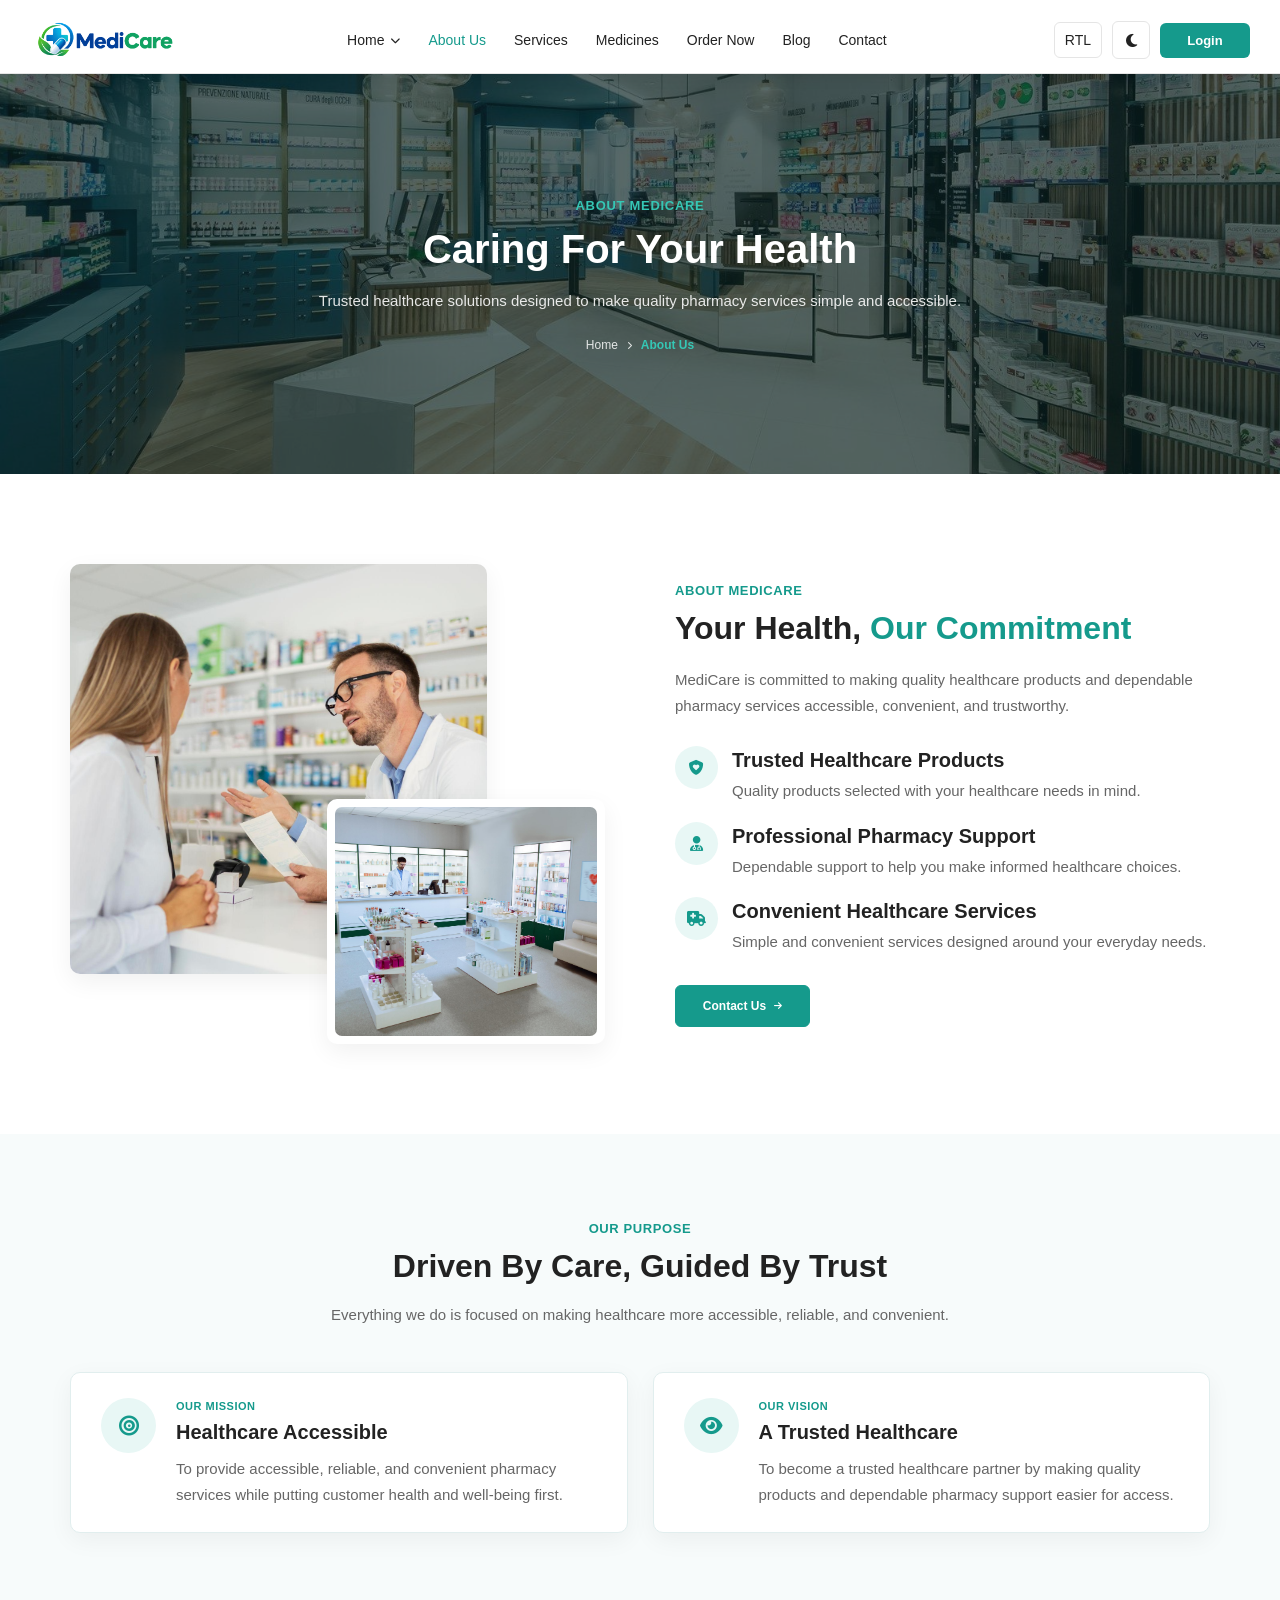
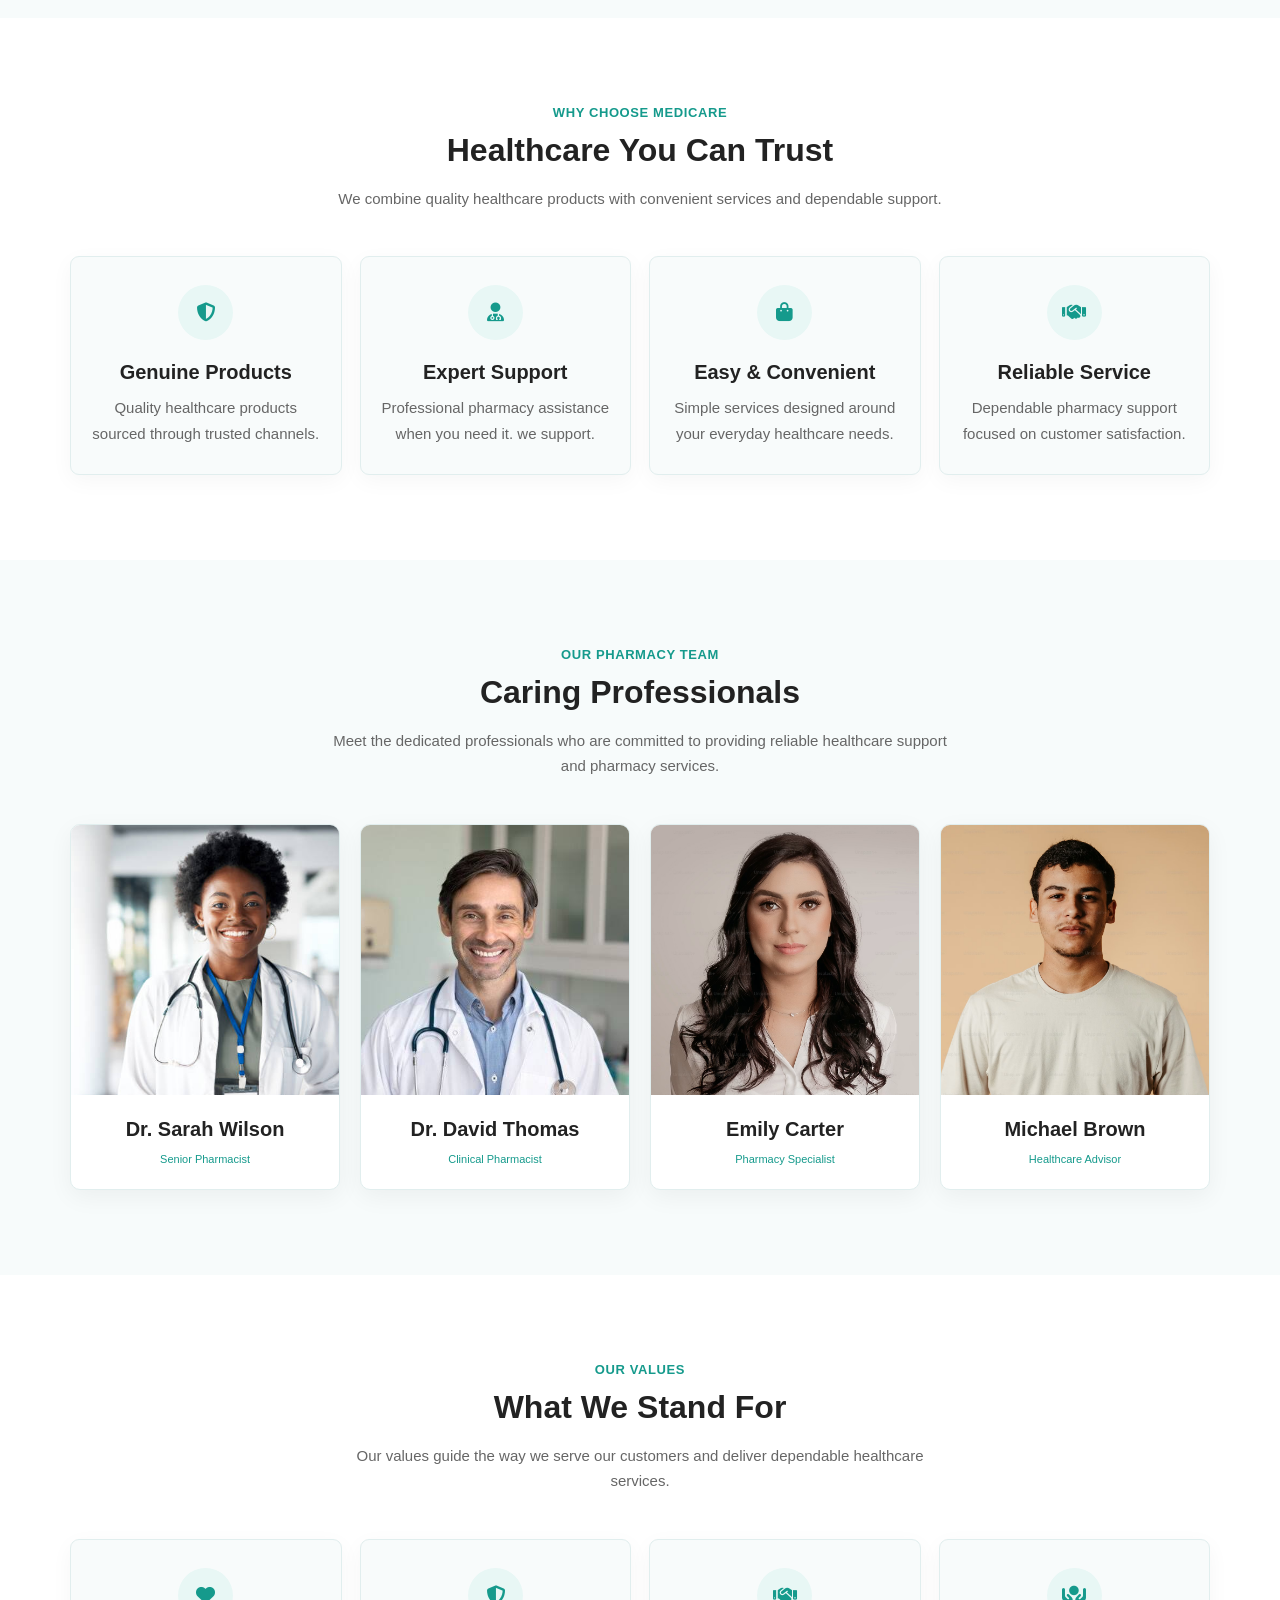
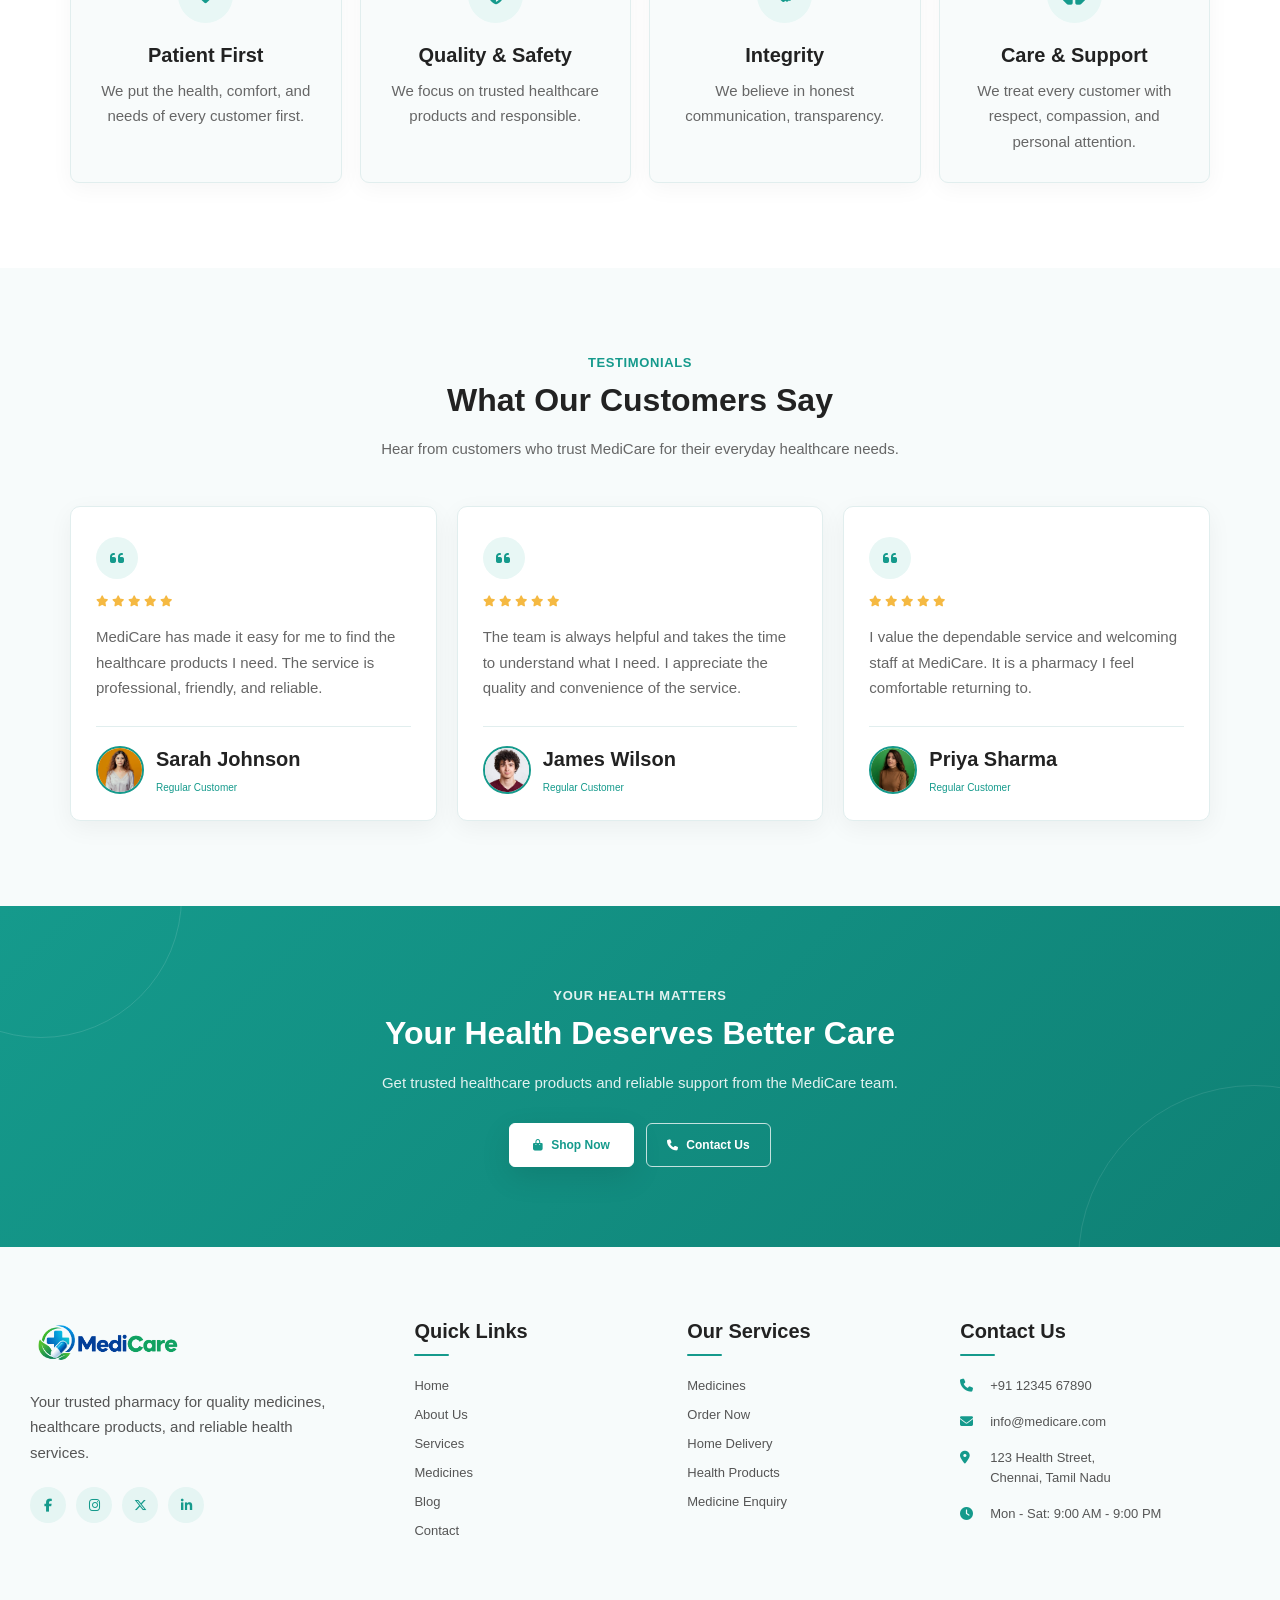
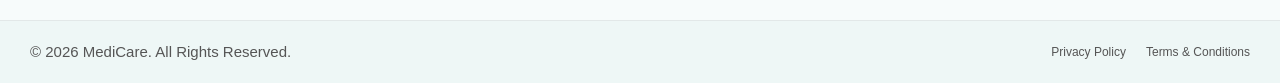
==== commit 8e5b929b: "Add files via upload" ====
--- a/about.html
+++ b/about.html
@@ -508,7 +508,7 @@
                     </span>
 
                     <h3>
-                        A Trusted Healthcare Partner
+                        A Trusted Healthcare
                     </h3>
 
                     <p>
--- a/css/style.css
+++ b/css/style.css
@@ -4588,7 +4588,7 @@
 
     background-color: var(--final-cta-primary-text);
 
-    border-color: var(--final-cta-primary-text);
+    border-color: var(--white);
 
     color: #ffffff;
 
@@ -25439,4 +25439,159 @@
     .contact-form-submit {
         font-size: 11px !important;
     }
+}
+
+
+
+
+
+
+
+
+
+/* =========================================================
+   GLOBAL TYPOGRAPHY CONSISTENCY
+========================================================= */
+
+/* Headings */
+h1,
+h2,
+h3,
+h4,
+h5,
+h6 {
+    font-weight: 600 !important;
+}
+
+
+/* Paragraphs */
+p {
+    font-weight: 400 !important;
+}
+
+
+/* Descriptions / supporting text */
+.section-heading p,
+.hero-content p,
+.card p,
+.service-content p,
+.article-content p,
+.blog-content p,
+.contact-content p,
+.about-content p {
+    font-weight: 450 !important;
+}
+
+
+/* Labels and small supporting text */
+label,
+small,
+.section-subtitle,
+.card-label,
+.article-meta {
+    font-weight: 400 !important;
+}
+
+
+/* Buttons */
+button,
+.btn,
+a.btn {
+    font-weight: 500 !important;
+}
+
+
+
+/* =========================================================
+   SERVICES HERO
+   MATCH MEDICINES HERO STYLE
+========================================================= */
+
+.services-hero {
+    background-image:
+        linear-gradient(
+            rgba(8, 45, 42, 0.62),
+            rgba(8, 45, 42, 0.62)
+        ),
+        url("../images/services-hero.jpg") !important;
+
+    background-size: cover !important;
+    background-position: center !important;
+    background-repeat: no-repeat !important;
+}
+
+
+/* =========================================================
+   SUBTITLE
+========================================================= */
+
+.services-hero-subtitle {
+    color: #159a8c !important;
+}
+
+
+/* =========================================================
+   MAIN HEADING
+========================================================= */
+
+.services-hero-content h1 {
+    color: #ffffff !important;
+    font-weight: 600 !important;
+}
+
+
+/* Highlighted heading text */
+
+.services-hero-content h1 span {
+    color: #159a8c !important;
+}
+
+
+/* =========================================================
+   DESCRIPTION
+========================================================= */
+
+.services-hero-content p {
+    color: #ffffff !important;
+    font-weight: 400 !important;
+}
+
+
+/* =========================================================
+   PRIMARY BUTTON
+========================================================= */
+
+.services-hero-btn {
+    background-color: #159a8c !important;
+    color: #ffffff !important;
+    border: 1px solid #159a8c !important;
+}
+
+
+/* Hover */
+
+.services-hero-btn:hover {
+    background-color: #0f8175 !important;
+    border-color: #0f8175 !important;
+}
+/* =========================================================
+   AUTH LOGO - LOGIN + REGISTER
+========================================================= */
+
+.login-logo,
+.register-logo {
+    width: 100%;
+    display: flex;
+    justify-content: center;
+    align-items: center;
+}
+
+.login-logo-image,
+.register-logo-image {
+    width: 190px !important;
+    height: auto !important;
+    max-width: 80% !important;
+    object-fit: contain;
+    display: block;
+    margin: 0 auto;
 }
--- a/css/responsive.css
+++ b/css/responsive.css
@@ -26349,4 +26349,647 @@
 
         justify-self: center !important;
     }
+}
+
+
+
+/* =========================================================
+   FINAL GLOBAL TYPOGRAPHY
+   SAME VISUAL SCALE ACROSS ENTIRE WEBSITE
+========================================================= */
+
+
+/* =========================================================
+   DESKTOP — 1200px+
+========================================================= */
+
+@media (min-width: 1200px) {
+
+    /* Main headings */
+    h1 {
+        font-size: 40px !important;
+        line-height: 1.2 !important;
+        font-weight: 600 !important;
+    }
+
+    h2 {
+        font-size: 32px !important;
+        line-height: 1.3 !important;
+        font-weight: 600 !important;
+    }
+
+    h3 {
+        font-size: 20px !important;
+        line-height: 1.4 !important;
+        font-weight: 600 !important;
+    }
+
+    h4 {
+        font-size: 17px !important;
+        line-height: 1.4 !important;
+        font-weight: 600 !important;
+    }
+
+    p {
+        font-size: 15px !important;
+        line-height: 1.7 !important;
+        font-weight: 400 !important;
+    }
+
+    /* Section subtitles */
+    .section-subtitle,
+    .featured-article-subtitle,
+    .latest-articles-subtitle,
+    .wellness-tips-subtitle,
+    .medicine-guides-subtitle {
+        font-size: 12px !important;
+        font-weight: 500 !important;
+    }
+
+    /* Card headings */
+    .service-content h3,
+    .service-card h3,
+    .medicine-category-card h3,
+    .medicine-product-card h3,
+    .article-content h3,
+    .latest-article-content h3,
+    .wellness-tip-content h3,
+    .medicine-guide-content h3 {
+        font-size: 18px !important;
+        line-height: 1.4 !important;
+        font-weight: 600 !important;
+    }
+
+    /* Card paragraphs */
+    .service-content p,
+    .service-card p,
+    .medicine-category-card p,
+    .medicine-product-card p,
+    .article-content p,
+    .latest-article-content p,
+    .wellness-tip-content p,
+    .medicine-guide-content p {
+        font-size: 14px !important;
+        line-height: 1.65 !important;
+        font-weight: 400 !important;
+    }
+
+    /* Buttons */
+    button,
+    .btn,
+    a.btn {
+        font-size: 14px !important;
+        font-weight: 500 !important;
+    }
+
+    /* Labels */
+    label {
+        font-size: 13px !important;
+        font-weight: 500 !important;
+    }
+}
+
+
+/* =========================================================
+   TABLET — 768px to 1199px
+========================================================= */
+
+@media (min-width: 768px) and (max-width: 1199px) {
+
+    h1 {
+        font-size: 34px !important;
+        line-height: 1.2 !important;
+        font-weight: 600 !important;
+    }
+
+    h2 {
+        font-size: 28px !important;
+        line-height: 1.3 !important;
+        font-weight: 600 !important;
+    }
+
+    h3 {
+        font-size: 18px !important;
+        line-height: 1.4 !important;
+        font-weight: 600 !important;
+    }
+
+    h4 {
+        font-size: 16px !important;
+        font-weight: 600 !important;
+    }
+
+    p {
+        font-size: 14px !important;
+        line-height: 1.65 !important;
+        font-weight: 400 !important;
+    }
+
+    .section-subtitle,
+    .featured-article-subtitle,
+    .latest-articles-subtitle,
+    .wellness-tips-subtitle,
+    .medicine-guides-subtitle {
+        font-size: 11px !important;
+        font-weight: 500 !important;
+    }
+
+    .service-content h3,
+    .service-card h3,
+    .medicine-category-card h3,
+    .medicine-product-card h3,
+    .article-content h3,
+    .latest-article-content h3,
+    .wellness-tip-content h3,
+    .medicine-guide-content h3 {
+        font-size: 17px !important;
+        font-weight: 600 !important;
+    }
+
+    .service-content p,
+    .service-card p,
+    .medicine-category-card p,
+    .medicine-product-card p,
+    .article-content p,
+    .latest-article-content p,
+    .wellness-tip-content p,
+    .medicine-guide-content p {
+        font-size: 13px !important;
+        line-height: 1.6 !important;
+        font-weight: 400 !important;
+    }
+
+    button,
+    .btn,
+    a.btn {
+        font-size: 13px !important;
+        font-weight: 500 !important;
+    }
+
+    label {
+        font-size: 12px !important;
+        font-weight: 500 !important;
+    }
+}
+
+
+/* =========================================================
+   MOBILE — 481px to 767px
+========================================================= */
+
+@media (min-width: 481px) and (max-width: 767px) {
+
+    h1 {
+        font-size: 30px !important;
+        line-height: 1.2 !important;
+        font-weight: 600 !important;
+    }
+
+    h2 {
+        font-size: 25px !important;
+        line-height: 1.3 !important;
+        font-weight: 600 !important;
+    }
+
+    h3 {
+        font-size: 17px !important;
+        line-height: 1.4 !important;
+        font-weight: 600 !important;
+    }
+
+    h4 {
+        font-size: 15px !important;
+        font-weight: 600 !important;
+    }
+
+    p {
+        font-size: 13px !important;
+        line-height: 1.6 !important;
+        font-weight: 400 !important;
+    }
+
+    .section-subtitle,
+    .featured-article-subtitle,
+    .latest-articles-subtitle,
+    .wellness-tips-subtitle,
+    .medicine-guides-subtitle {
+        font-size: 11px !important;
+        font-weight: 500 !important;
+    }
+
+    .service-content h3,
+    .service-card h3,
+    .medicine-category-card h3,
+    .medicine-product-card h3,
+    .article-content h3,
+    .latest-article-content h3,
+    .wellness-tip-content h3,
+    .medicine-guide-content h3 {
+        font-size: 16px !important;
+        font-weight: 600 !important;
+    }
+
+    .service-content p,
+    .service-card p,
+    .medicine-category-card p,
+    .medicine-product-card p,
+    .article-content p,
+    .latest-article-content p,
+    .wellness-tip-content p,
+    .medicine-guide-content p {
+        font-size: 13px !important;
+        line-height: 1.6 !important;
+        font-weight: 400 !important;
+    }
+
+    button,
+    .btn,
+    a.btn {
+        font-size: 13px !important;
+        font-weight: 500 !important;
+    }
+
+    label {
+        font-size: 12px !important;
+        font-weight: 500 !important;
+    }
+}
+
+
+/* =========================================================
+   SMALL MOBILE — 360px to 480px
+========================================================= */
+
+@media (max-width: 480px) {
+
+    h1 {
+        font-size: 26px !important;
+        line-height: 1.2 !important;
+        font-weight: 600 !important;
+    }
+
+    h2 {
+        font-size: 22px !important;
+        line-height: 1.3 !important;
+        font-weight: 600 !important;
+    }
+
+    h3 {
+        font-size: 16px !important;
+        line-height: 1.4 !important;
+        font-weight: 600 !important;
+    }
+
+    h4 {
+        font-size: 14px !important;
+        line-height: 1.4 !important;
+        font-weight: 600 !important;
+    }
+
+    p {
+        font-size: 12px !important;
+        line-height: 1.6 !important;
+        font-weight: 400 !important;
+    }
+
+    /* Small section labels */
+    .section-subtitle,
+    .featured-article-subtitle,
+    .latest-articles-subtitle,
+    .wellness-tips-subtitle,
+    .medicine-guides-subtitle {
+        font-size: 10px !important;
+        font-weight: 500 !important;
+    }
+
+    /* Cards */
+    .service-content h3,
+    .service-card h3,
+    .medicine-category-card h3,
+    .medicine-product-card h3,
+    .article-content h3,
+    .latest-article-content h3,
+    .wellness-tip-content h3,
+    .medicine-guide-content h3 {
+        font-size: 16px !important;
+        line-height: 1.4 !important;
+        font-weight: 600 !important;
+    }
+
+    .service-content p,
+    .service-card p,
+    .medicine-category-card p,
+    .medicine-product-card p,
+    .article-content p,
+    .latest-article-content p,
+    .wellness-tip-content p,
+    .medicine-guide-content p {
+        font-size: 12px !important;
+        line-height: 1.6 !important;
+        font-weight: 400 !important;
+    }
+
+    button,
+    .btn,
+    a.btn {
+        font-size: 12px !important;
+        font-weight: 500 !important;
+    }
+
+    label {
+        font-size: 11px !important;
+        font-weight: 500 !important;
+    }
+}
+/* =========================================================
+   REGISTER PAGE - RTL FIX
+========================================================= */
+
+html[dir="rtl"] .register-page {
+    direction: rtl !important;
+}
+
+html[dir="rtl"] .register-section {
+    display: flex !important;
+    justify-content: center !important;
+    align-items: center !important;
+    width: 100% !important;
+}
+
+html[dir="rtl"] .register-card {
+    margin-left: auto !important;
+    margin-right: auto !important;
+    text-align: right !important;
+}
+
+
+/* =========================================================
+   REGISTER LOGO
+   KEEP LOGO CENTERED IN RTL
+========================================================= */
+
+html[dir="rtl"] .register-logo {
+    display: flex !important;
+    justify-content: center !important;
+    align-items: center !important;
+    text-align: center !important;
+    width: 100% !important;
+}
+
+html[dir="rtl"] .register-logo-image {
+    display: block !important;
+    margin-left: auto !important;
+    margin-right: auto !important;
+}
+
+
+/* =========================================================
+   REGISTER HEADING
+========================================================= */
+
+html[dir="rtl"] .register-heading {
+    text-align: center !important;
+}
+
+
+/* =========================================================
+   REGISTER FORM
+========================================================= */
+
+html[dir="rtl"] .register-form {
+    direction: rtl !important;
+}
+
+html[dir="rtl"] .register-form-group {
+    text-align: right !important;
+}
+
+html[dir="rtl"] .register-form-group label {
+    display: block !important;
+    text-align: right !important;
+}
+
+html[dir="rtl"] .register-form-group input {
+    direction: rtl !important;
+    text-align: right !important;
+}
+
+
+/* =========================================================
+   PASSWORD INPUT + EYE ICON
+========================================================= */
+
+html[dir="rtl"] .password-input-wrapper {
+    direction: rtl !important;
+}
+
+html[dir="rtl"] .password-input-wrapper input {
+    padding-left: 45px !important;
+    padding-right: 15px !important;
+}
+
+html[dir="rtl"] .password-toggle {
+    left: 12px !important;
+    right: auto !important;
+}
+
+
+/* =========================================================
+   TERMS CHECKBOX
+========================================================= */
+
+html[dir="rtl"] .register-terms {
+    direction: rtl !important;
+    text-align: right !important;
+}
+
+html[dir="rtl"] .register-terms label {
+    display: flex !important;
+    flex-direction: row !important;
+    align-items: center !important;
+    justify-content: flex-start !important;
+    gap: 7px !important;
+}
+
+
+/* =========================================================
+   CREATE ACCOUNT BUTTON
+========================================================= */
+
+html[dir="rtl"] .register-submit {
+    width: 100% !important;
+    text-align: center !important;
+}
+
+
+/* =========================================================
+   SOCIAL LOGIN
+========================================================= */
+
+html[dir="rtl"] .social-login {
+    direction: rtl !important;
+}
+
+html[dir="rtl"] .social-login-btn {
+    direction: rtl !important;
+    justify-content: center !important;
+}
+
+
+/* =========================================================
+   LOGIN LINK
+========================================================= */
+
+html[dir="rtl"] .register-login {
+    text-align: center !important;
+}
+/* =========================================================
+   ORDER FORM - RTL ONLY
+   NO HTML CHANGES
+========================================================= */
+
+html[dir="rtl"] .order-details-form {
+    direction: rtl !important;
+}
+
+/* Two-column rows */
+html[dir="rtl"] .order-form-row {
+    direction: rtl !important;
+    display: grid !important;
+    grid-template-columns: 1fr 1fr !important;
+    gap: 20px !important;
+}
+
+/* Form groups */
+html[dir="rtl"] .order-form-group {
+    direction: rtl !important;
+    text-align: right !important;
+}
+
+/* Labels */
+html[dir="rtl"] .order-form-group label {
+    display: block !important;
+    width: 100% !important;
+    text-align: right !important;
+}
+
+/* Inputs */
+html[dir="rtl"] .order-form-group input,
+html[dir="rtl"] .order-form-group textarea {
+    direction: rtl !important;
+    text-align: right !important;
+    width: 100% !important;
+    box-sizing: border-box !important;
+}
+
+/* Placeholder */
+html[dir="rtl"] .order-form-group input::placeholder,
+html[dir="rtl"] .order-form-group textarea::placeholder {
+    text-align: right !important;
+}
+
+/* Full-width textarea */
+html[dir="rtl"] .order-form-full {
+    direction: rtl !important;
+    text-align: right !important;
+}
+
+/* Submit button stays centered */
+html[dir="rtl"] .order-form-submit {
+    display: flex !important;
+    justify-content: center !important;
+    align-items: center !important;
+    direction: rtl !important;
+}
+
+/* =========================================================
+   MOBILE RTL
+========================================================= */
+
+@media (max-width: 767px) {
+
+    html[dir="rtl"] .order-form-row {
+        grid-template-columns: 1fr !important;
+        gap: 18px !important;
+    }
+
+    html[dir="rtl"] .order-form-group input,
+    html[dir="rtl"] .order-form-group textarea {
+        width: 100% !important;
+        text-align: right !important;
+        direction: rtl !important;
+    }
+
+}
+/* =========================================================
+   CONTACT FORM - RTL FIX
+   HTML CHANGE NOT REQUIRED
+========================================================= */
+
+html[dir="rtl"] .contact-form {
+    direction: rtl !important;
+    width: 100% !important;
+    box-sizing: border-box !important;
+}
+
+html[dir="rtl"] .contact-form-row {
+    direction: rtl !important;
+    display: grid !important;
+    grid-template-columns: repeat(2, minmax(0, 1fr)) !important;
+    gap: 20px !important;
+    width: 100% !important;
+    box-sizing: border-box !important;
+}
+
+html[dir="rtl"] .contact-form-group {
+    width: 100% !important;
+    min-width: 0 !important;
+    box-sizing: border-box !important;
+    text-align: right !important;
+}
+
+html[dir="rtl"] .contact-form-group label {
+    display: block !important;
+    width: 100% !important;
+    text-align: right !important;
+}
+
+html[dir="rtl"] .contact-form-group input,
+html[dir="rtl"] .contact-form-group textarea,
+html[dir="rtl"] .contact-form-group select {
+    width: 100% !important;
+    max-width: 100% !important;
+    min-width: 0 !important;
+    box-sizing: border-box !important;
+
+    direction: rtl !important;
+    text-align: right !important;
+}
+
+html[dir="rtl"] .contact-form-group input::placeholder,
+html[dir="rtl"] .contact-form-group textarea::placeholder {
+    text-align: right !important;
+}
+
+
+/* =========================================================
+   MESSAGE
+========================================================= */
+
+html[dir="rtl"] .contact-form-message {
+    width: 100% !important;
+    min-width: 0 !important;
+    box-sizing: border-box !important;
+}
+
+
+/* =========================================================
+   SUBMIT BUTTON
+========================================================= */
+
+html[dir="rtl"] .contact-form-submit {
+    display: flex !important;
+    justify-content: center !important;
+    align-items: center !important;
+    width: 100% !important;
 }
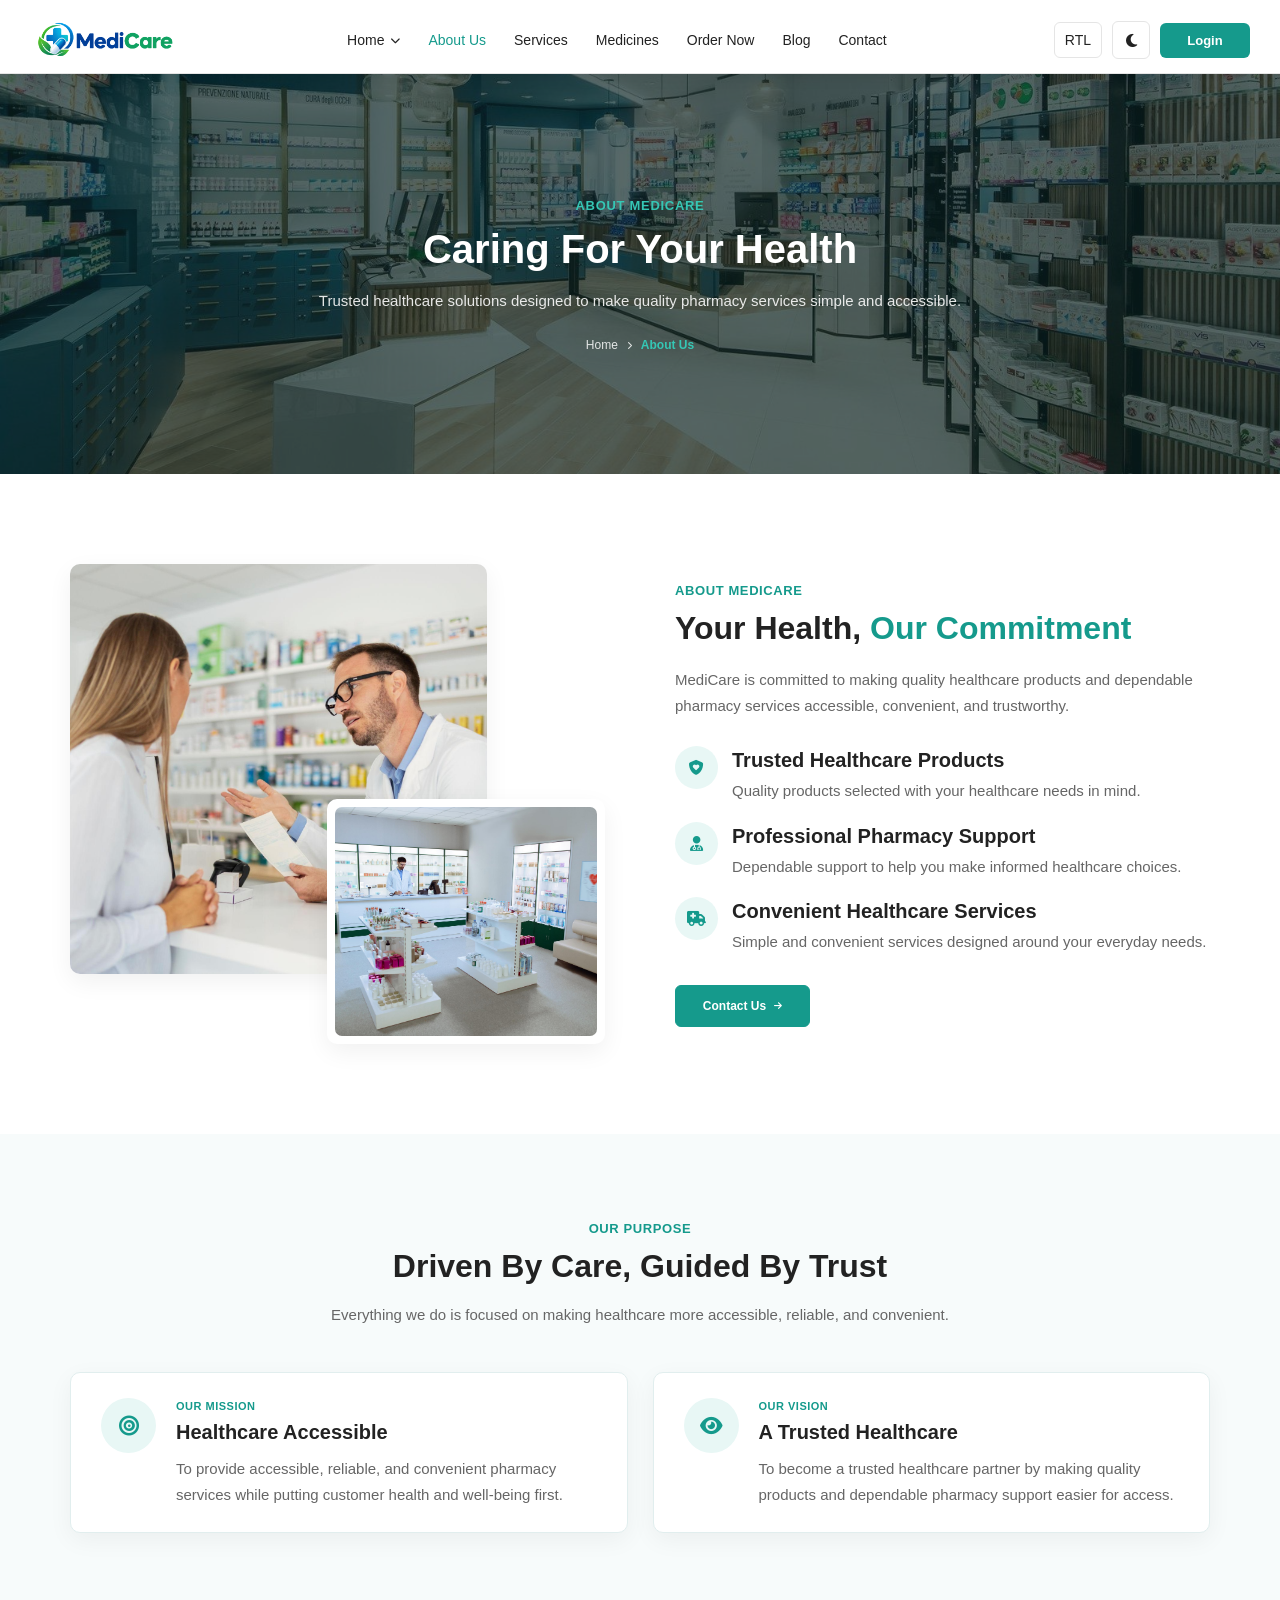
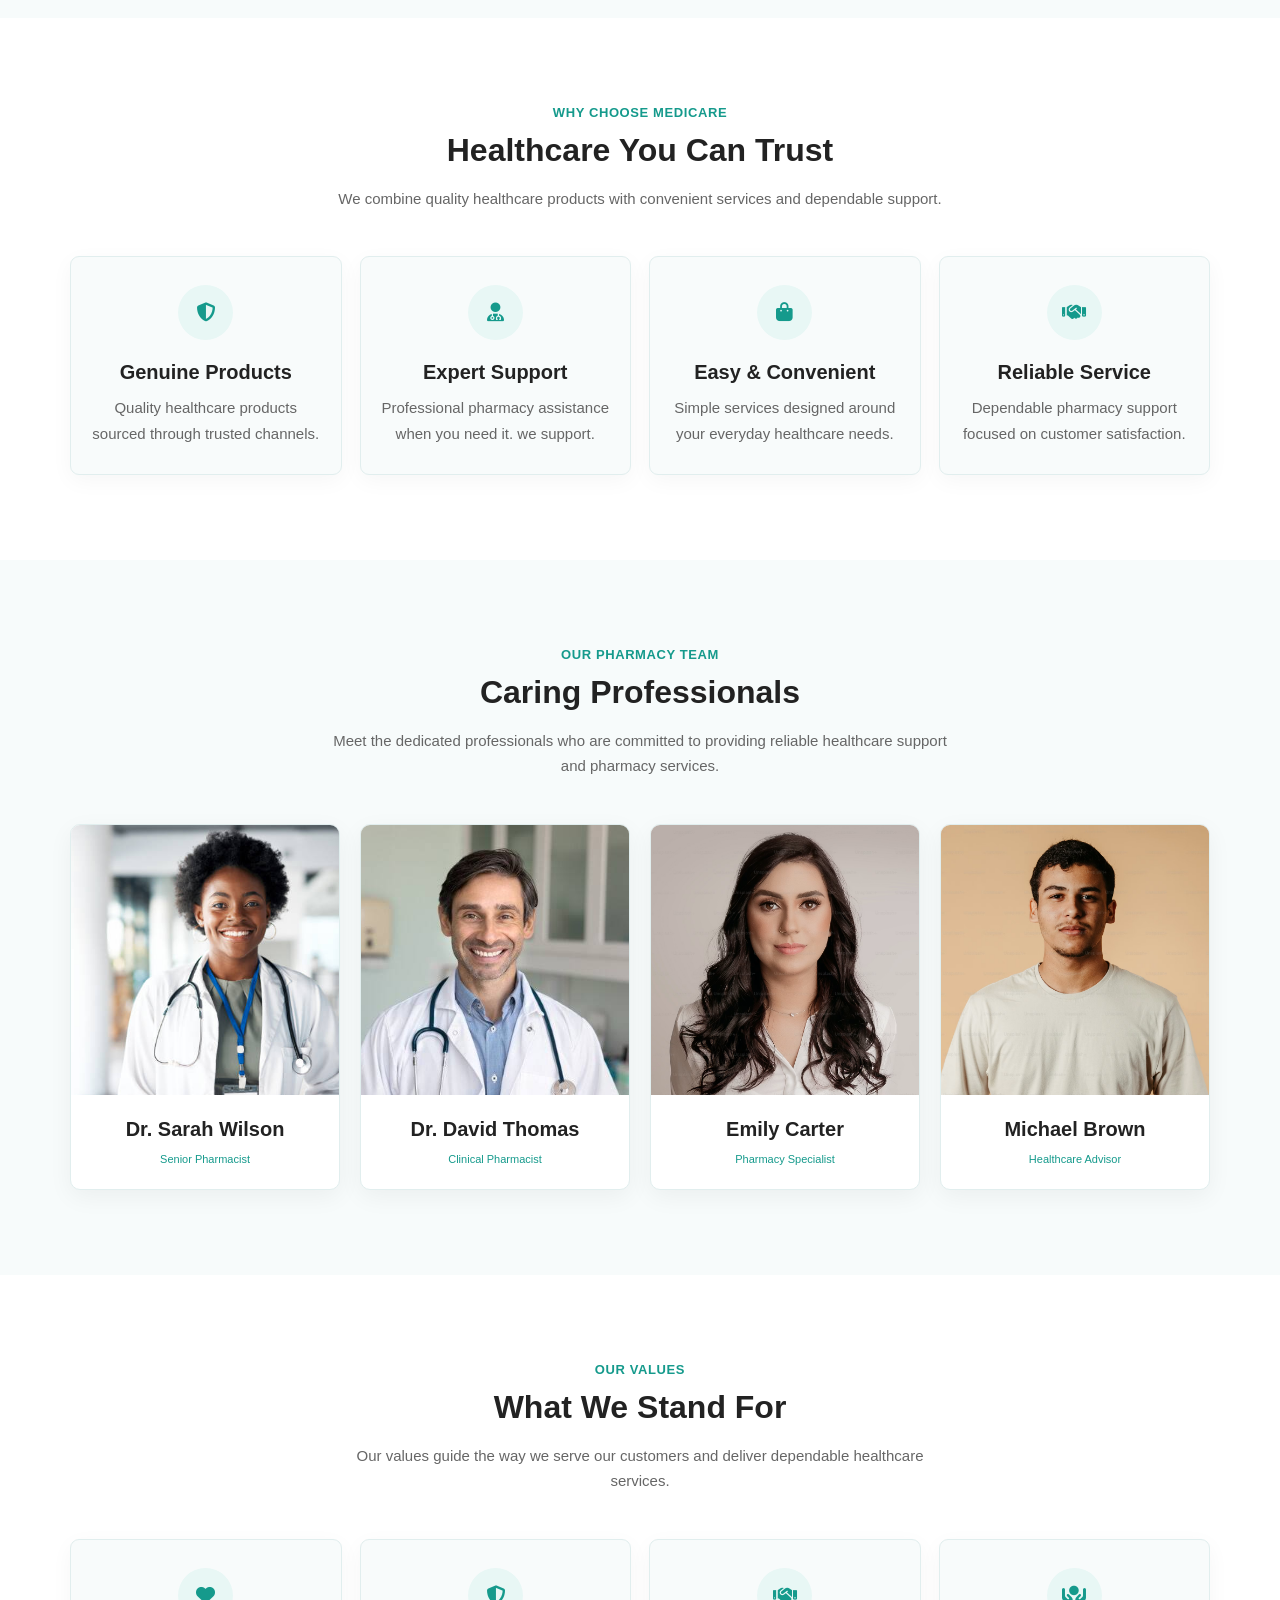
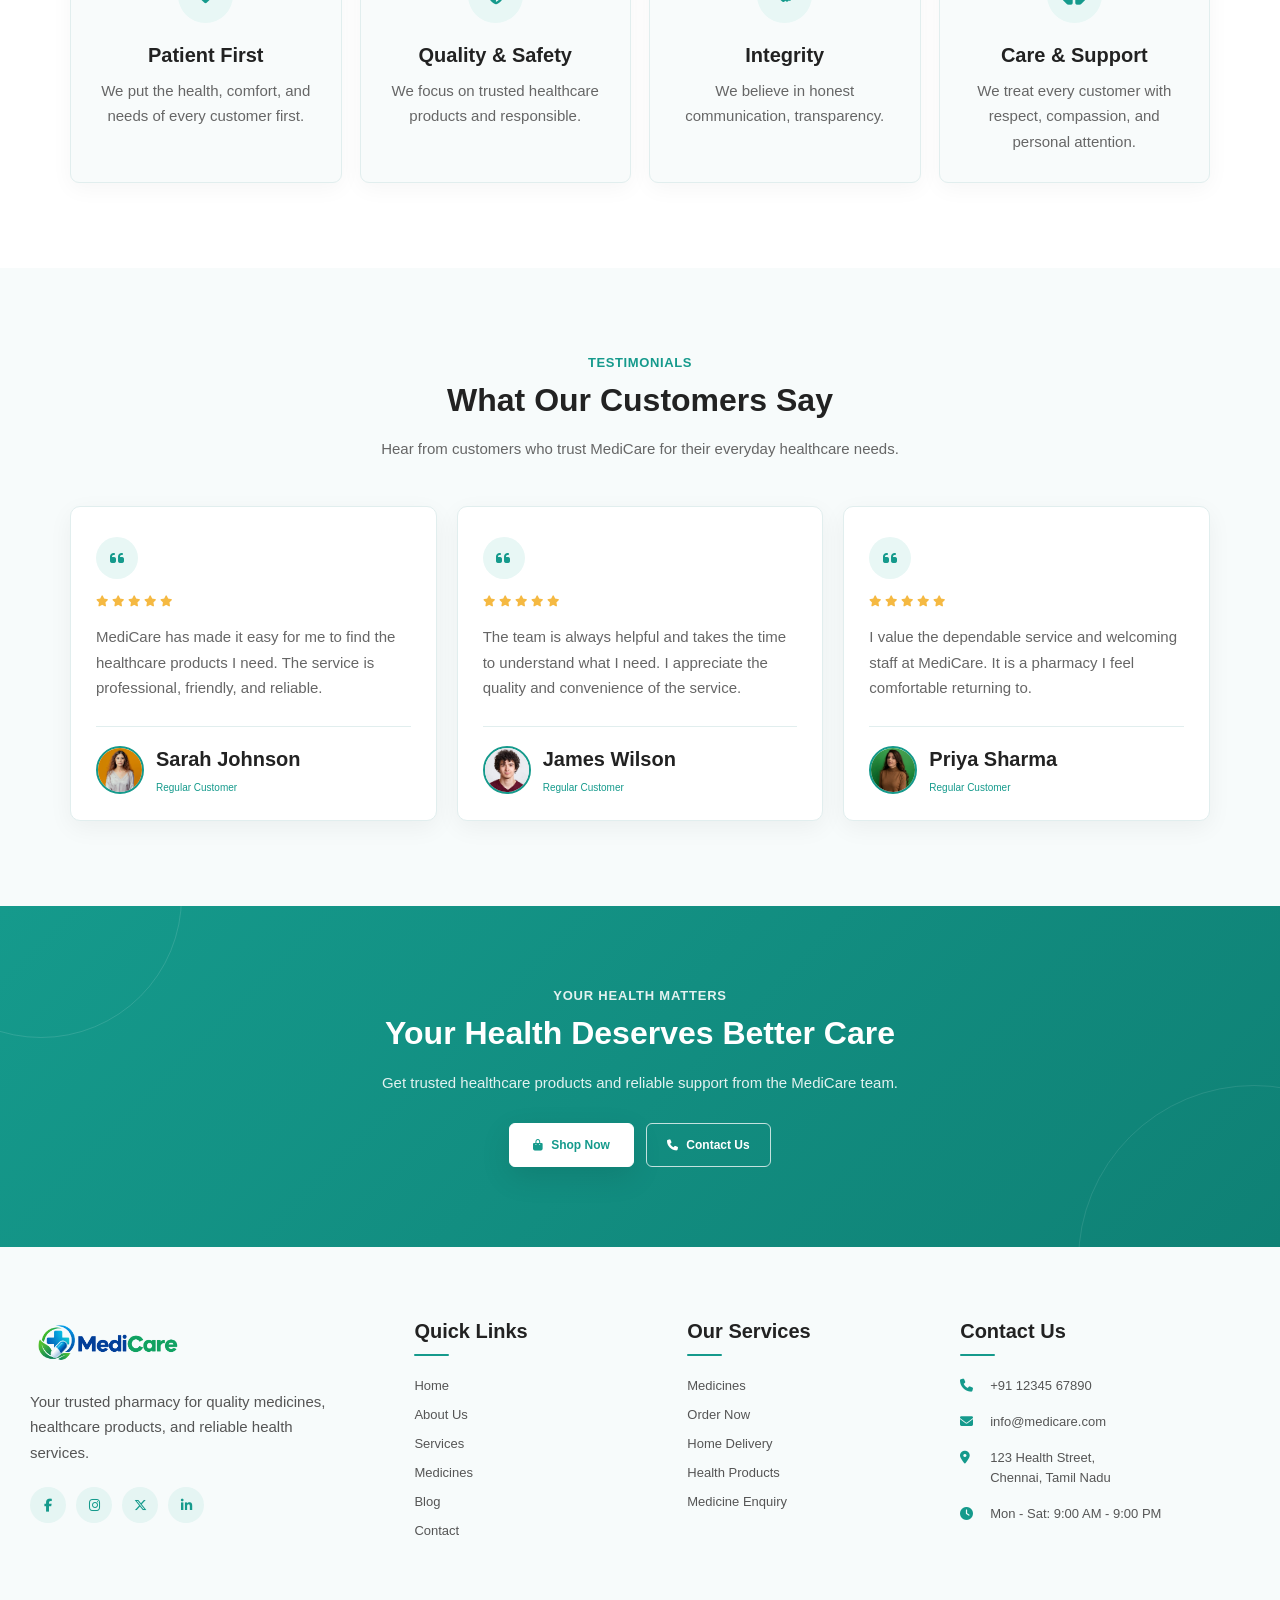
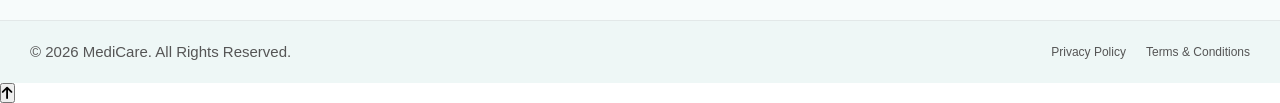
==== commit b802d80f: "Add files via upload" ====
--- a/about.html
+++ b/about.html
@@ -1489,7 +1489,10 @@
 
 
  <!-- JS -->
-
+<!-- Scroll To Top -->
+<button id="scrollTopBtn" class="scroll-top-btn" aria-label="Scroll to top">
+    <i class="fas fa-arrow-up"></i>
+</button>
   <script src="js/script.js"></script>
 
 </body>
--- a/css/responsive.css
+++ b/css/responsive.css
@@ -26992,4 +26992,519 @@
     justify-content: center !important;
     align-items: center !important;
     width: 100% !important;
+}
+/* =========================================================
+   IPAD MINI - HOW IT WORKS
+   768px - 820px
+========================================================= */
+
+@media (min-width: 768px) and (max-width: 820px) {
+
+    .how-it-works {
+        padding: 55px 20px !important;
+    }
+
+    .how-it-works .container {
+        width: 100% !important;
+        max-width: 730px !important;
+        margin: 0 auto !important;
+    }
+
+    /* Heading */
+    .how-it-works h2 {
+        font-size: 26px !important;
+        line-height: 1.25 !important;
+        margin-bottom: 10px !important;
+    }
+
+    .how-it-works > .container > p {
+        font-size: 13px !important;
+        line-height: 1.5 !important;
+    }
+
+    /* Steps */
+    .steps-container,
+    .steps-grid,
+    .how-it-works-grid {
+        width: 100% !important;
+        display: grid !important;
+        grid-template-columns: repeat(4, minmax(0, 1fr)) !important;
+        gap: 12px !important;
+        margin-top: 35px !important;
+    }
+
+    /* Individual step */
+    .step-item,
+    .how-it-works-item {
+        min-width: 0 !important;
+        width: 100% !important;
+        text-align: center !important;
+    }
+
+    /* Icon */
+    .step-icon {
+        width: 48px !important;
+        height: 48px !important;
+        margin: 0 auto 12px !important;
+    }
+
+    /* Step number */
+    .step-number {
+        font-size: 10px !important;
+    }
+
+    /* Step title */
+    .step-item h3,
+    .how-it-works-item h3 {
+        font-size: 14px !important;
+        line-height: 1.35 !important;
+        margin-bottom: 7px !important;
+    }
+
+    /* Step description */
+    .step-item p,
+    .how-it-works-item p {
+        font-size: 11px !important;
+        line-height: 1.45 !important;
+    }
+
+}
+/* =========================================================
+   HOME 2 - IPAD MINI 768px - 820px
+   FIX HEADER OVERLAPPING HERO
+========================================================= */
+
+@media (min-width: 768px) and (max-width: 820px) {
+
+    /* Push entire hero below fixed header */
+    .home2-hero {
+        position: relative !important;
+
+        margin-top: 74px !important;
+
+        min-height: auto !important;
+        height: auto !important;
+
+        padding: 25px 0 35px !important;
+
+        overflow: visible !important;
+        box-sizing: border-box !important;
+    }
+
+
+    /* HERO CONTAINER */
+    .home2-hero-container {
+        width: 92% !important;
+        max-width: 720px !important;
+
+        margin: 0 auto !important;
+        padding: 0 !important;
+
+        display: grid !important;
+        grid-template-columns: 1fr 1fr !important;
+
+        gap: 18px !important;
+        align-items: start !important;
+    }
+
+
+    /* LEFT CONTENT */
+    .home2-hero-content {
+        width: 100% !important;
+
+        padding: 5px 0 0 !important;
+        margin: 0 !important;
+
+        box-sizing: border-box !important;
+    }
+
+
+    .home2-hero-subtitle {
+        font-size: 9px !important;
+        line-height: 1.4 !important;
+
+        margin: 0 0 7px !important;
+    }
+
+
+    .home2-hero-content h1 {
+        font-size: 24px !important;
+        line-height: 1.2 !important;
+
+        margin: 0 0 10px !important;
+    }
+
+
+    .home2-hero-content > p {
+        font-size: 10px !important;
+        line-height: 1.5 !important;
+
+        margin: 0 0 14px !important;
+    }
+
+
+    /* BUTTONS */
+    .home2-hero-buttons {
+        display: flex !important;
+
+        gap: 7px !important;
+        margin-bottom: 14px !important;
+    }
+
+
+    .home2-hero-btn {
+        min-width: 0 !important;
+        min-height: 36px !important;
+
+        padding: 7px 10px !important;
+
+        font-size: 9px !important;
+    }
+
+
+    /* TRUST ITEMS */
+    .home2-hero-trust {
+        display: flex !important;
+
+        flex-wrap: nowrap !important;
+        gap: 7px !important;
+    }
+
+
+    .home2-trust-item {
+        font-size: 7px !important;
+        gap: 4px !important;
+
+        white-space: nowrap !important;
+    }
+
+
+    .home2-trust-item i {
+        font-size: 9px !important;
+    }
+
+
+    /* =====================================================
+       IMAGE
+    ===================================================== */
+
+    .home2-hero-image {
+        width: 100% !important;
+        height: 245px !important;
+
+        margin: 20px 0 0 !important;
+
+        border-radius: 12px !important;
+        overflow: hidden !important;
+
+        box-sizing: border-box !important;
+    }
+
+
+    .home2-hero-image img {
+        width: 100% !important;
+        height: 100% !important;
+
+        display: block !important;
+
+        object-fit: cover !important;
+
+        border-radius: 12px !important;
+    }
+
+}
+/* =========================================================
+   HOME 2 HERO - IPAD PRO
+   821px TO 1100px
+========================================================= */
+
+@media (min-width: 821px) and (max-width: 1100px) {
+
+    /* HERO */
+    .home2-hero {
+        position: relative !important;
+        margin-top: 74px !important;
+
+        min-height: auto !important;
+        height: auto !important;
+
+        padding: 35px 0 40px !important;
+
+        overflow: visible !important;
+        box-sizing: border-box !important;
+    }
+
+    /* HERO CONTAINER */
+    .home2-hero-container {
+        width: 90% !important;
+        max-width: 900px !important;
+
+        margin: 0 auto !important;
+        padding: 0 !important;
+
+        display: grid !important;
+        grid-template-columns: 1fr 1fr !important;
+
+        gap: 28px !important;
+        align-items: start !important;
+    }
+
+    /* LEFT CONTENT */
+    .home2-hero-content {
+        width: 100% !important;
+        padding: 8px 0 0 !important;
+        margin: 0 !important;
+        box-sizing: border-box !important;
+    }
+
+    .home2-hero-subtitle {
+        font-size: 11px !important;
+        line-height: 1.4 !important;
+        margin: 0 0 10px !important;
+    }
+
+    .home2-hero-content h1 {
+        font-size: 30px !important;
+        line-height: 1.2 !important;
+        margin: 0 0 14px !important;
+    }
+
+    .home2-hero-content > p {
+        font-size: 12px !important;
+        line-height: 1.55 !important;
+        margin: 0 0 18px !important;
+    }
+
+    /* BUTTONS */
+    .home2-hero-buttons {
+        display: flex !important;
+        gap: 10px !important;
+        margin-bottom: 18px !important;
+    }
+
+    .home2-hero-btn {
+        min-width: 0 !important;
+        min-height: 40px !important;
+
+        padding: 9px 14px !important;
+        font-size: 10px !important;
+    }
+
+    /* TRUST ITEMS */
+    .home2-hero-trust {
+        display: flex !important;
+        flex-wrap: nowrap !important;
+        gap: 10px !important;
+    }
+
+    .home2-trust-item {
+        font-size: 8px !important;
+        gap: 5px !important;
+        white-space: nowrap !important;
+    }
+
+    .home2-trust-item i {
+        font-size: 10px !important;
+    }
+
+
+    /* =====================================================
+       HERO IMAGE - SEPARATE BOX
+    ===================================================== */
+
+    .home2-hero-image {
+        width: 100% !important;
+        height: 330px !important;
+
+        margin: 20px 0 0 !important;
+
+        border-radius: 14px !important;
+        overflow: hidden !important;
+
+        box-sizing: border-box !important;
+    }
+
+    .home2-hero-image img {
+        width: 100% !important;
+        height: 100% !important;
+
+        display: block !important;
+        object-fit: cover !important;
+
+        border-radius: 14px !important;
+    }
+
+}
+
+/* =========================================================
+   MOBILE - HEADER LOGO SIZE
+========================================================= */
+
+@media (max-width: 767px) {
+
+    .header-logo img {
+        width: 125px !important;
+        height: auto !important;
+        max-width: none !important;
+    }
+
+}
+/* =========================================================
+   HOME 2 HERO - MOBILE TOP SPACE
+========================================================= */
+
+@media (max-width: 767px) {
+
+    .home2-hero {
+        margin-top: 74px !important;
+        padding-top: 25px !important;
+        box-sizing: border-box !important;
+        overflow: visible !important;
+    }
+
+    .home2-hero-container {
+        padding-top: 0 !important;
+    }
+
+}
+/* =========================================================
+   CONTACT PAGE - MOBILE HERO TOP SPACE
+========================================================= */
+
+@media (max-width: 767px) {
+
+    .contact-hero {
+        margin-top: 74px !important;
+        padding-top: 25px !important;
+        box-sizing: border-box !important;
+        overflow: visible !important;
+    }
+
+}
+/* =========================================================
+   REGISTER MOBILE - AUTH BUTTONS ABOVE CARD
+   SAME SPACING AS LOGIN
+========================================================= */
+
+@media (max-width: 480px) {
+
+    /* Register outer area */
+    .register-section {
+        position: relative !important;
+
+        width: 100% !important;
+
+        padding: 20px 14px 30px !important;
+
+        box-sizing: border-box !important;
+    }
+
+
+    /* Register card */
+    .register-card {
+        position: relative !important;
+
+        width: 100% !important;
+
+        margin: 42px auto 0 !important;
+
+        box-sizing: border-box !important;
+    }
+
+
+    /* Auth buttons */
+    .auth-controls {
+        position: absolute !important;
+
+        top: 8px !important;
+        right: 14px !important;
+        left: auto !important;
+
+        display: flex !important;
+        align-items: center !important;
+
+        gap: 7px !important;
+
+        z-index: 100 !important;
+
+        direction: ltr !important;
+    }
+
+
+    /* Equal button size */
+    .auth-controls .theme-toggle,
+    .auth-controls .rtl-toggle {
+
+        width: 34px !important;
+        height: 34px !important;
+
+        min-width: 34px !important;
+        min-height: 34px !important;
+
+        max-width: 34px !important;
+        max-height: 34px !important;
+
+        padding: 0 !important;
+        margin: 0 !important;
+
+        display: flex !important;
+        align-items: center !important;
+        justify-content: center !important;
+
+        flex: 0 0 34px !important;
+
+        box-sizing: border-box !important;
+
+        border-radius: 50% !important;
+    }
+
+
+    /* Center icons */
+    .auth-controls .theme-toggle i,
+    .auth-controls .rtl-toggle i {
+        position: static !important;
+
+        width: auto !important;
+        height: auto !important;
+
+        margin: 0 !important;
+        padding: 0 !important;
+
+        transform: none !important;
+
+        display: inline-flex !important;
+        align-items: center !important;
+        justify-content: center !important;
+
+        font-size: 13px !important;
+        line-height: 1 !important;
+    }
+}
+
+
+/* =========================================================
+   REGISTER - 360px
+========================================================= */
+
+@media (max-width: 360px) {
+
+    .register-section {
+        padding-left: 12px !important;
+        padding-right: 12px !important;
+    }
+
+    .register-card {
+        margin-top: 40px !important;
+    }
+
+    .auth-controls {
+        top: 7px !important;
+        right: 12px !important;
+        gap: 6px !important;
+    }
+
+    html[dir="rtl"] .auth-controls {
+        right: auto !important;
+        left: 12px !important;
+    }
 }
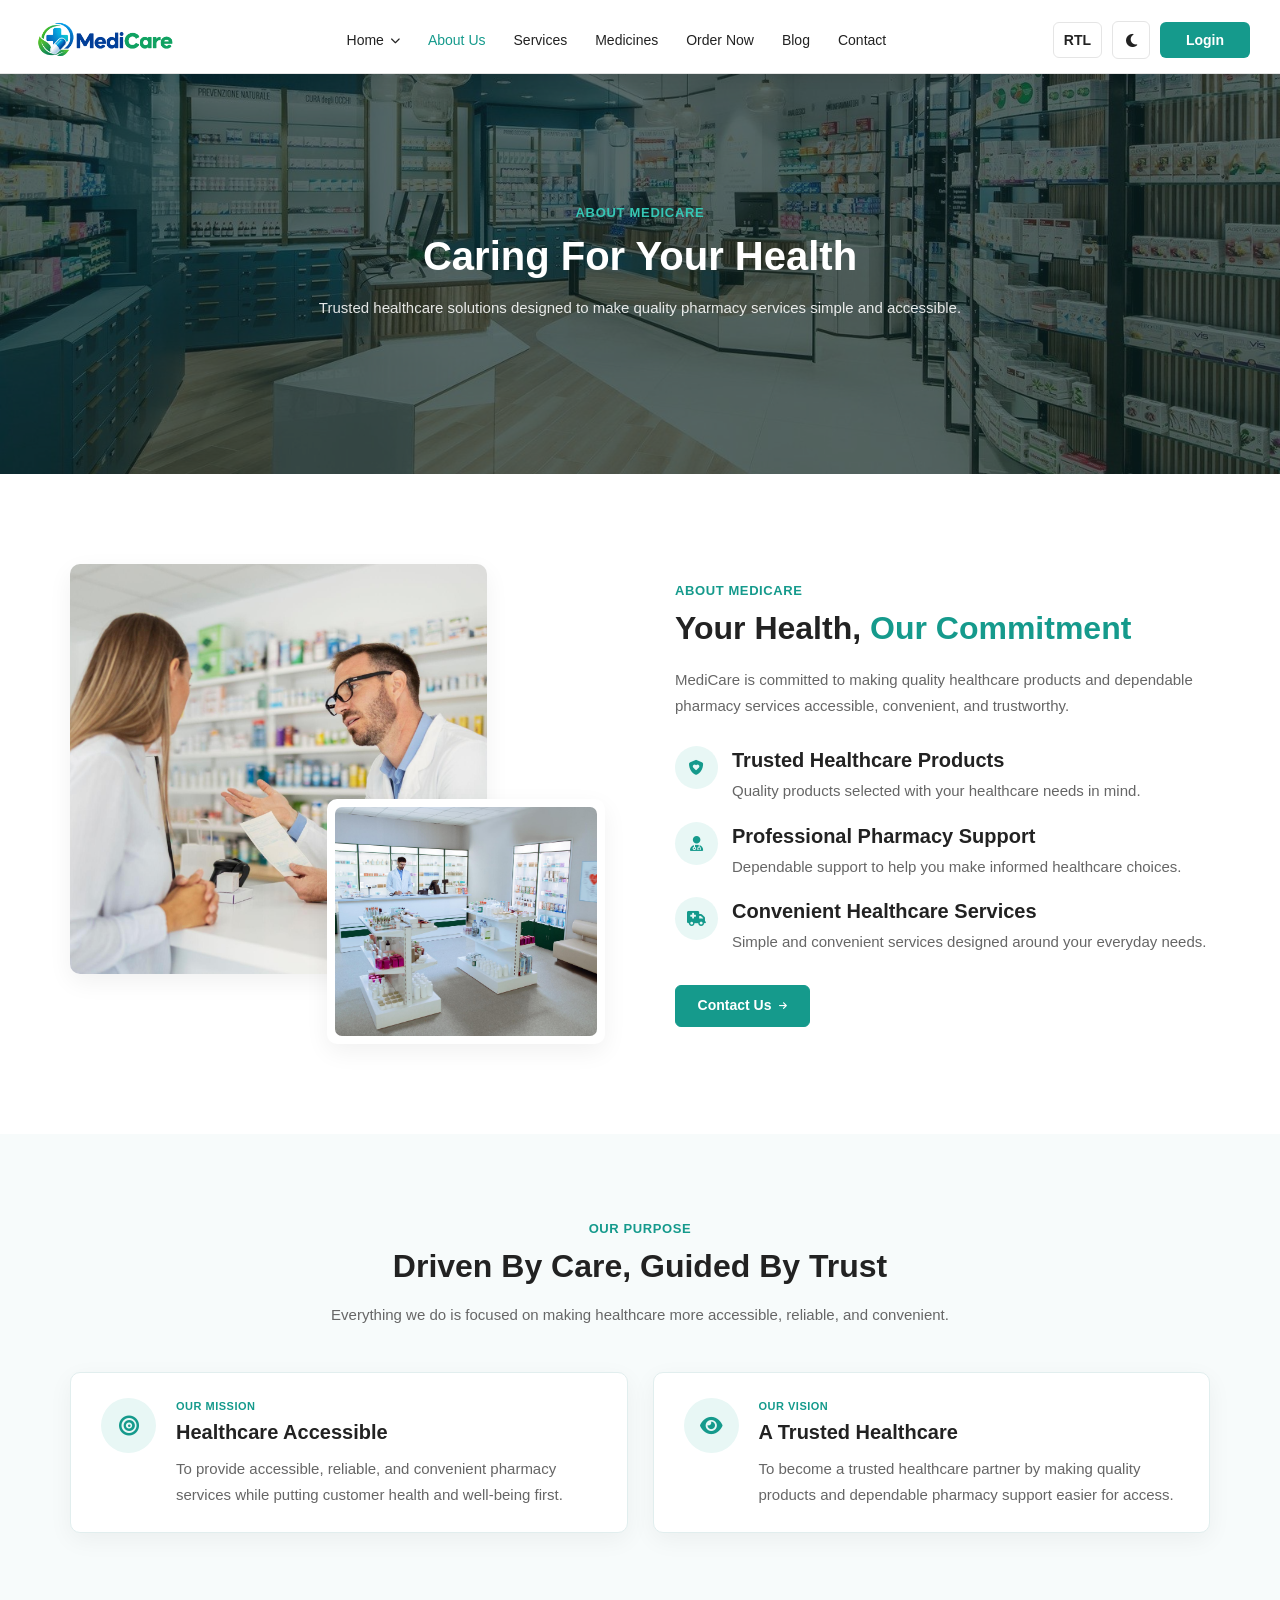
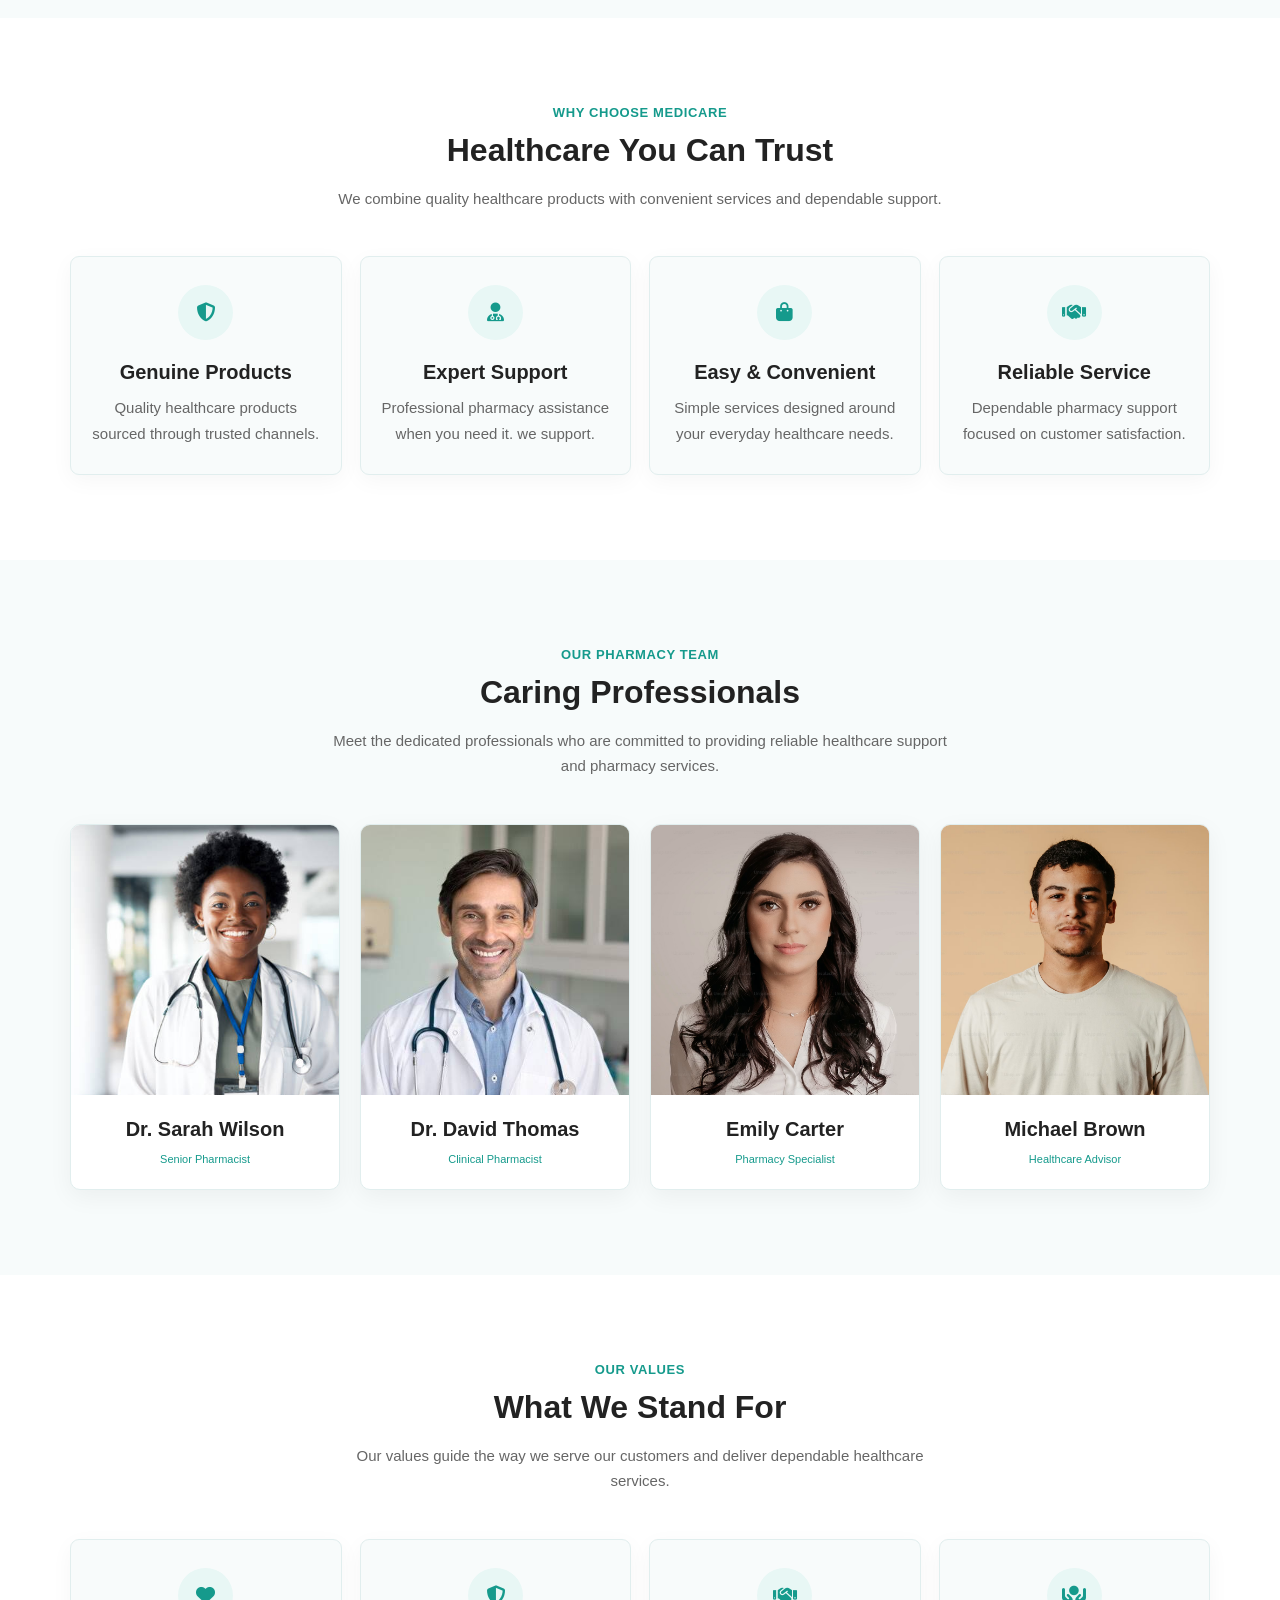
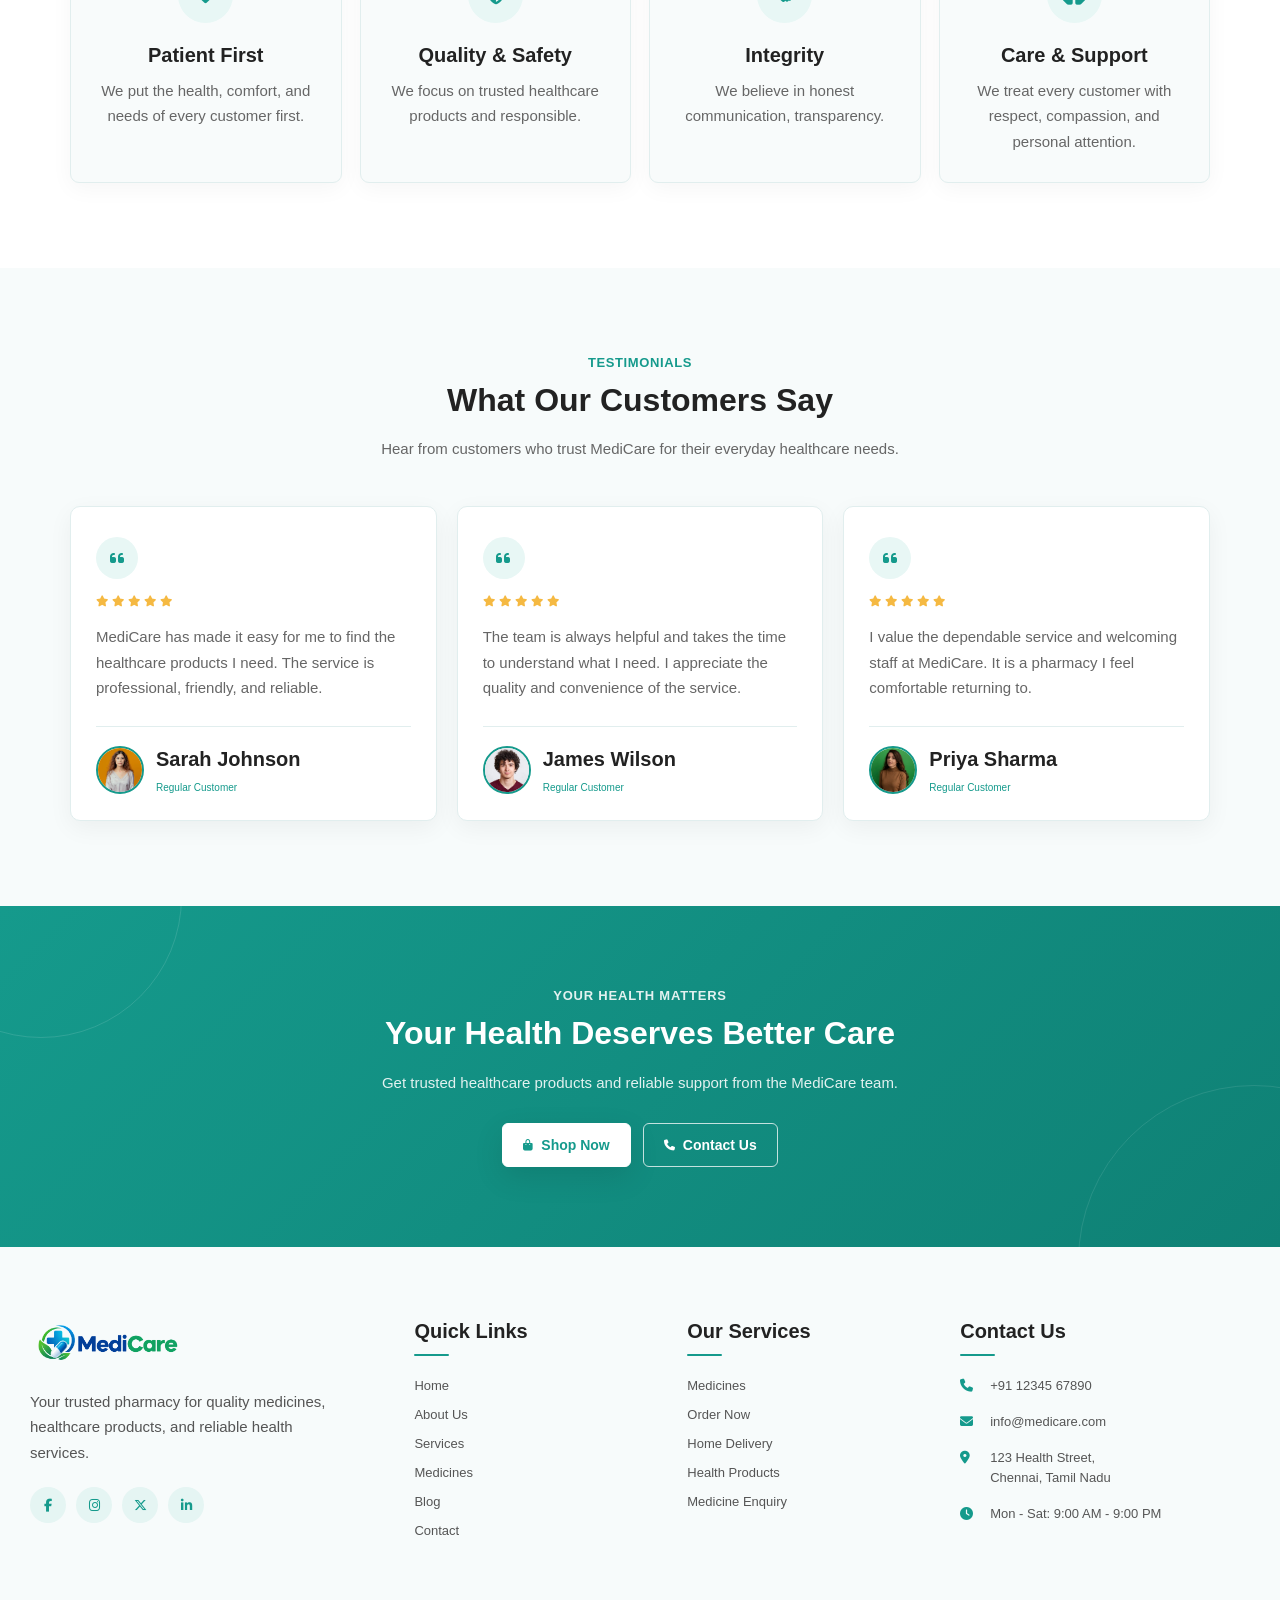
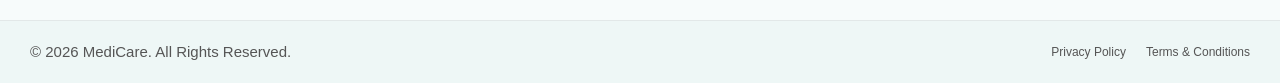
==== commit 0e3dbcd7: "Add files via upload" ====
--- a/about.html
+++ b/about.html
@@ -240,23 +240,7 @@
                 </p>
 
 
-                <!-- =========================
-                     BREADCRUMB
-                ========================== -->
-
-                <div class="about-page-breadcrumb">
-
-                    <a href="index.html">
-                        Home
-                    </a>
-
-                    <i class="fas fa-chevron-right"></i>
-
-                    <span>
-                        About Us
-                    </span>
-
-                </div>
+                
 
             </div>
 
--- a/css/style.css
+++ b/css/style.css
@@ -11838,369 +11838,283 @@
 
 /* =========================================================
    HEALTHCARE SERVICES
+   PART 2 - CARD DESIGN + IMAGES
 ========================================================= */
 
 .healthcare-services {
-
     width: 100%;
-
-    padding: 85px 0;
-
-    background-color: var(--services-card-bg);
-
-    transition:
-        background-color var(--services-transition);
-}
-
-
-/* =========================================================
-   SERVICES CONTAINER
-========================================================= */
+    padding: 90px 0;
+
+    background: var(--bg-color);
+    color: var(--text-color);
+
+    box-sizing: border-box;
+}
 
 .healthcare-services-container {
+    width: 90%;
+    max-width: 1200px;
+    margin: 0 auto;
+}
+
+
+/* =========================================================
+   SECTION HEADING
+========================================================= */
+
+.healthcare-services-heading {
+    text-align: center;
+    max-width: 800px;
+    margin: 0 auto 50px;
+}
+
+.healthcare-services-subtitle {
+    display: block;
+
+    margin-bottom: 10px;
+
+    color: var(--primary-color);
+
+    font-size: 13px;
+    font-weight: 600;
+
+    text-transform: uppercase;
+    letter-spacing: 1px;
+}
+
+.healthcare-services-heading h2 {
+    margin: 0 0 15px;
+
+    font-size: 38px;
+    line-height: 1.2;
+    font-weight: 600;
+
+    color: var(--heading-color);
+}
+
+.healthcare-services-heading p {
+    margin: 0;
+
+    font-size: 16px;
+    line-height: 1.7;
+    font-weight: 400;
+
+    color: var(--text-muted);
+}
+
+
+/* =========================================================
+   SERVICES GRID
+========================================================= */
+
+.healthcare-services-grid {
+    display: grid;
+
+    grid-template-columns: repeat(3, 1fr);
+
+    gap: 25px;
 
     width: 100%;
-
-    max-width: 1200px;
-
-    margin: 0 auto;
-
-    padding: 0 30px;
-}
-
-
-/* =========================================================
-   SERVICES HEADING
-========================================================= */
-
-.healthcare-services-heading {
-
-    max-width: 720px;
-
-    margin: 0 auto 45px;
-
-    text-align: center;
-}
-
-
-/* =========================================================
-   SERVICES SUBTITLE
-========================================================= */
-
-.healthcare-services-subtitle {
-
-    display: inline-block;
-
-    margin-bottom: 10px;
-
-    color: var(--services-primary);
-
-    font-size: 13px;
-
+}
+
+
+/* =========================================================
+   SERVICE CARD
+========================================================= */
+
+.healthcare-service-card {
+    display: flex;
+    flex-direction: column;
+
+    overflow: hidden;
+
+    background: var(--card-bg);
+
+    border: 1px solid var(--border-color);
+
+    border-radius: 14px;
+
+    box-shadow: 0 8px 25px rgba(0, 0, 0, 0.05);
+
+    transition:
+        transform 0.3s ease,
+        box-shadow 0.3s ease,
+        border-color 0.3s ease;
+}
+
+.healthcare-service-card:hover {
+    transform: translateY(-6px);
+
+    box-shadow: 0 14px 35px rgba(0, 0, 0, 0.10);
+
+    border-color: var(--primary-color);
+}
+
+
+/* =========================================================
+   SERVICE IMAGE
+========================================================= */
+
+.healthcare-service-image {
+    width: 100%;
+    height: 190px;
+
+    overflow: hidden;
+
+    background: #e9f5f3;
+}
+
+.healthcare-service-image img {
+    width: 100%;
+    height: 100%;
+
+    display: block;
+
+    object-fit: cover;
+
+    transition: transform 0.4s ease;
+}
+
+.healthcare-service-card:hover
+.healthcare-service-image img {
+    transform: scale(1.05);
+}
+
+
+/* =========================================================
+   SERVICE CONTENT
+========================================================= */
+
+.healthcare-service-content {
+    display: flex;
+    flex-direction: column;
+
+    flex: 1;
+
+    padding: 25px;
+}
+
+.healthcare-service-content h3 {
+    margin: 0 0 12px;
+
+    font-size: 21px;
+    line-height: 1.3;
     font-weight: 600;
 
-    letter-spacing: 0.6px;
-
-    text-transform: uppercase;
-}
-
-
-/* =========================================================
-   SERVICES TITLE
-========================================================= */
-
-.healthcare-services-heading h2 {
-
-    margin: 0 0 14px;
-
-    color: var(--services-heading);
-
-    font-size: 32px;
-
+    color: var(--heading-color);
+}
+
+.healthcare-service-content p {
+    margin: 0 0 20px;
+
+    font-size: 15px;
+    line-height: 1.7;
+    font-weight: 400;
+
+    color: var(--text-muted);
+}
+
+.healthcare-service-content a {
+    display: inline-flex;
+    align-items: center;
+    gap: 8px;
+
+    width: fit-content;
+
+    margin-top: auto;
+
+    color: var(--primary-color);
+
+    font-size: 14px;
     font-weight: 600;
 
-    line-height: 1.3;
-
-    transition:
-        color var(--services-transition);
-}
-
-
-/* =========================================================
-   SERVICES DESCRIPTION
-========================================================= */
-
-.healthcare-services-heading p {
-
-    max-width: 650px;
-
-    margin: 0 auto;
-
-    color: var(--services-text);
-
-    font-size: 14px;
-
-    line-height: 1.75;
-
-    transition:
-        color var(--services-transition);
-}
-
-
-/* =========================================================
-   SERVICES GRID
-========================================================= */
-
-.healthcare-services-grid {
-
-    display: grid;
-
-    grid-template-columns: repeat(3, 1fr);
-
-    gap: 20px;
-}
-
-
-/* =========================================================
-   SERVICE CARD
-========================================================= */
-
-.healthcare-service-card {
-
-    position: relative;
-
-    padding: 28px 24px;
-
-    display: flex;
-
-    align-items: flex-start;
-
-    gap: 17px;
-
-    background-color: var(--services-card-bg);
-
-    border: 1px solid var(--services-border);
-
-    border-radius: 10px;
-
-    box-shadow: var(--services-shadow);
-
-    transition:
-        background-color var(--services-transition),
-        border-color var(--services-transition),
-        box-shadow var(--services-transition),
-        transform var(--services-transition);
-}
-
-
-/* =========================================================
-   CARD HOVER
-========================================================= */
-
-.healthcare-service-card:hover {
-
-    transform: translateY(-5px);
-
-    border-color: var(--services-primary);
-
-    box-shadow:
-        0 12px 28px rgba(21, 154, 140, 0.10);
-}
-
-
-/* =========================================================
-   SERVICE ICON
-========================================================= */
-
-.healthcare-service-icon {
-
-    width: 52px;
-
-    height: 52px;
-
-    flex-shrink: 0;
-
-    display: flex;
-
-    align-items: center;
-
-    justify-content: center;
-
-    background-color: var(--services-icon-bg);
-
-    color: var(--services-primary);
-
-    border-radius: 8px;
-
-    font-size: 19px;
-
-    transition:
-        background-color var(--services-transition),
-        color var(--services-transition),
-        transform var(--services-transition);
-}
-
-
-/* =========================================================
-   ICON HOVER
-========================================================= */
-
-.healthcare-service-card:hover
-.healthcare-service-icon {
-
-    background-color: var(--services-primary);
-
-    color: #ffffff;
-
-    transform: translateY(-2px);
-}
-
-
-/* =========================================================
-   SERVICE CONTENT
-========================================================= */
-
-.healthcare-service-content {
-
-    flex: 1;
-
-    min-width: 0;
-}
-
-
-/* =========================================================
-   SERVICE TITLE
-========================================================= */
-
-.healthcare-service-content h3 {
-
-    margin: 0 0 8px;
-
-    color: var(--services-heading);
-
-    font-size: 16px;
-
-    font-weight: 600;
-
-    line-height: 1.4;
-
-    transition:
-        color var(--services-transition);
-}
-
-
-/* =========================================================
-   SERVICE TEXT
-========================================================= */
-
-.healthcare-service-content p {
-
-    margin: 0 0 14px;
-
-    color: var(--services-text);
-
+    text-decoration: none;
+
+    transition: gap 0.3s ease;
+}
+
+.healthcare-service-content a:hover {
+    gap: 12px;
+}
+
+.healthcare-service-content a i {
     font-size: 12px;
-
-    line-height: 1.75;
-
-    transition:
-        color var(--services-transition);
-}
-
-
-/* =========================================================
-   LEARN MORE
-========================================================= */
-
-.healthcare-service-content a {
-
-    display: inline-flex;
-
-    align-items: center;
-
-    gap: 7px;
-
-    color: var(--services-primary);
-
-    font-size: 11px;
-
-    font-weight: 600;
-
-    text-decoration: none;
-
-    transition:
-        color var(--services-transition),
-        gap var(--services-transition);
-}
-
-
-/* =========================================================
-   LEARN MORE ICON
-========================================================= */
-
-.healthcare-service-content a i {
-
-    font-size: 9px;
-}
-
-
-/* =========================================================
-   LEARN MORE HOVER
-========================================================= */
-
-.healthcare-service-content a:hover {
-
-    color: var(--services-primary-dark);
-
-    gap: 10px;
-}
-
-
-/* =========================================================
-   DARK MODE CARD
+}
+
+
+/* =========================================================
+   RTL
+========================================================= */
+
+html[dir="rtl"] .healthcare-service-content {
+    text-align: right;
+}
+
+html[dir="rtl"] .healthcare-service-content a {
+    flex-direction: row-reverse;
+}
+
+html[dir="rtl"] .healthcare-services-heading {
+    direction: rtl;
+}
+
+
+/* =========================================================
+   DARK MODE
 ========================================================= */
 
 body.dark-mode .healthcare-service-card {
-
-    background-color: var(--services-card-bg);
-
-    border-color: var(--services-border);
-
-    box-shadow: var(--services-shadow);
-}
-
+    background: var(--card-bg);
+
+    box-shadow: 0 8px 25px rgba(0, 0, 0, 0.20);
+}
 
 body.dark-mode .healthcare-service-card:hover {
-
-    border-color: var(--services-primary);
-
-    box-shadow:
-        0 12px 28px rgba(53, 199, 181, 0.10);
-}
-
-
-/* =========================================================
-   SMOOTH TRANSITIONS
-========================================================= */
-
-.services-hero,
-.healthcare-services,
-.healthcare-service-card,
-.healthcare-service-icon,
-.services-hero-content h1,
-.services-hero-content p,
-.healthcare-services-heading h2,
-.healthcare-services-heading p,
-.healthcare-service-content h3,
-.healthcare-service-content p {
-
-    transition:
-        background-color var(--services-transition),
-        color var(--services-transition),
-        border-color var(--services-transition),
-        box-shadow var(--services-transition);
-}
-
+    box-shadow: 0 14px 35px rgba(0, 0, 0, 0.30);
+}
+
+body.dark-mode .healthcare-service-image {
+    background: #162b2b;
+}
+
+
+
+
+/* =========================================================
+   SMALL MOBILE - 360px
+========================================================= */
+
+@media (max-width: 400px) {
+
+    .healthcare-services-container {
+        width: 90%;
+    }
+
+    .healthcare-services-heading h2 {
+        font-size: 25px;
+    }
+
+    .healthcare-services-heading p {
+        font-size: 13px;
+    }
+
+    .healthcare-service-image {
+        height: 175px;
+    }
+
+    .healthcare-service-content {
+        padding: 18px;
+    }
+
+    .healthcare-service-content h3 {
+        font-size: 18px;
+    }
+
+    .healthcare-service-content p {
+        font-size: 13px;
+    }
+
+}
 
 
 
@@ -24216,7 +24130,7 @@
 
     color: var(--register-heading);
 
-    font-size: 29px;
+    font-size: 18px;
 
     font-weight: 600;
 
@@ -25594,4 +25508,231 @@
     object-fit: contain;
     display: block;
     margin: 0 auto;
+}
+
+/* =========================================================
+   SCROLL TO TOP BUTTON
+========================================================= */
+
+.scroll-top-btn {
+    position: fixed;
+
+    right: 25px;
+    bottom: 25px;
+
+    width: 46px;
+    height: 46px;
+
+    display: flex;
+    align-items: center;
+    justify-content: center;
+
+    border: none;
+    border-radius: 50%;
+
+    background: var(--primary-color);
+    color: #ffffff;
+
+    font-size: 16px;
+
+    cursor: pointer;
+
+    opacity: 0;
+    visibility: hidden;
+
+    transform: translateY(15px);
+
+    transition:
+        opacity 0.3s ease,
+        visibility 0.3s ease,
+        transform 0.3s ease,
+        background-color 0.3s ease;
+
+    z-index: 9999;
+}
+
+.scroll-top-btn.show {
+    opacity: 1;
+    visibility: visible;
+    transform: translateY(0);
+}
+
+.scroll-top-btn:hover {
+    transform: translateY(-3px);
+}
+
+
+/* =========================================================
+   RTL
+========================================================= */
+
+html[dir="rtl"] .scroll-top-btn {
+    right: auto;
+    left: 25px;
+}
+
+
+/* =========================================================
+   DARK MODE
+========================================================= */
+
+body.dark-mode .scroll-top-btn {
+    color: #ffffff;
+}
+
+
+/* =========================================================
+   MOBILE
+========================================================= */
+
+@media (max-width: 767px) {
+
+    .scroll-top-btn {
+        width: 40px;
+        height: 40px;
+
+        right: 15px;
+        bottom: 15px;
+
+        font-size: 14px;
+    }
+
+    html[dir="rtl"] .scroll-top-btn {
+        right: auto;
+        left: 15px;
+    }
+
+}
+/* =========================================================
+   LOGIN + REGISTER - INCREASE LOGO SIZE
+========================================================= */
+
+.login-logo-image,
+.register-logo-image {
+    width: 190px !important;
+    height: auto !important;
+    max-width: none !important;
+    display: block !important;
+    margin: 0 auto !important;
+}
+
+
+/* =========================================================
+   LOGO SPACE BEFORE HEADING
+========================================================= */
+
+.login-logo,
+.register-logo {
+    margin-bottom: 28px !important;
+}
+
+
+/* =========================================================
+   MOBILE
+========================================================= */
+
+@media (max-width: 767px) {
+
+    .login-logo-image,
+    .register-logo-image {
+        width: 165px !important;
+    }
+
+    .login-logo,
+    .register-logo {
+        margin-bottom: 24px !important;
+    }
+}
+
+
+.register-heading h1 {
+    font-size: 32px !important;
+    line-height: 1.2;
+    margin: 0 0 10px;
+}
+
+@media (max-width: 600px) {
+    .register-heading h1 {
+        font-size: 26px !important;
+    }
+}
+/* LOGIN - REDUCE SIGN IN SIZE */
+.login-heading h1 {
+    font-size: 32px !important;
+    line-height: 1.2;
+    margin: 0 0 10px;
+}
+/* =========================================================
+   GLOBAL BUTTON TYPOGRAPHY
+   SAME STYLE ACROSS ENTIRE WEBSITE
+========================================================= */
+
+button,
+.btn,
+a.btn,
+input[type="button"],
+input[type="submit"],
+input[type="reset"],
+[class*="-btn"],
+[class*="-button"],
+[class*="-submit"],
+[class*="-action"] {
+    font-family: 'Poppins', sans-serif !important;
+    font-size: 14px !important;
+    font-weight: 600 !important;
+    line-height: 1.2 !important;
+}
+
+/* =========================================================
+   CONTACT INFO CARD - LABELS
+   VISIT US / CALL US / EMAIL US / OPENING HOURS
+========================================================= */
+
+.contact-info-label {
+    display: block;
+    font-size: 11px !important;
+    font-weight: 600 !important;
+    line-height: 1.4 !important;
+    letter-spacing: 0.7px !important;
+    margin-bottom: 5px !important;
+}
+
+
+/* =========================================================
+   MOBILE
+========================================================= */
+
+@media (max-width: 767px) {
+
+    .contact-info-label {
+        font-size: 10px !important;
+        line-height: 1.4 !important;
+        letter-spacing: 0.6px !important;
+        margin-bottom: 5px !important;
+    }
+
+}
+body.dark-mode .header-logo img {
+    filter: drop-shadow(0 0 2px rgba(255, 255, 255, 0.45))
+            drop-shadow(0 0 5px rgba(255, 255, 255, 0.18));
+}
+/* Normal logo */
+.header-logo .logo-dark {
+    display: none;
+}
+
+/* Dark mode logo */
+body.dark-mode .header-logo .logo-light {
+    display: none;
+}
+
+body.dark-mode .header-logo .logo-dark {
+    display: block;
+}
+/* =========================================================
+   DARK MODE - LOGO
+========================================================= */
+
+body.dark-mode .header-logo img {
+    filter: none !important;
 }
--- a/css/responsive.css
+++ b/css/responsive.css
@@ -13792,7 +13792,321 @@
     }
 }
 
-
+/* =========================================================
+   HEALTHCARE SERVICES
+   PART 3 - RESPONSIVE + RTL + DARK MODE
+========================================================= */
+
+
+/* =========================================================
+   IPAD PRO - 1024px
+========================================================= */
+
+@media (min-width: 769px) and (max-width: 1100px) {
+
+    .healthcare-services {
+        padding: 70px 0;
+    }
+
+    .healthcare-services-container {
+        width: 90%;
+        max-width: 950px;
+        margin: 0 auto;
+    }
+
+    .healthcare-services-heading {
+        margin-bottom: 40px;
+    }
+
+    .healthcare-services-heading h2 {
+        font-size: 32px;
+    }
+
+    .healthcare-services-heading p {
+        font-size: 15px;
+        max-width: 700px;
+        margin-left: auto;
+        margin-right: auto;
+    }
+
+    .healthcare-services-grid {
+        grid-template-columns: repeat(2, minmax(0, 1fr));
+        gap: 22px;
+    }
+
+    .healthcare-service-card {
+        min-width: 0;
+    }
+
+    .healthcare-service-image {
+        height: 180px;
+    }
+
+    .healthcare-service-content {
+        padding: 22px;
+    }
+
+    .healthcare-service-content h3 {
+        font-size: 20px;
+    }
+
+    .healthcare-service-content p {
+        font-size: 14px;
+    }
+}
+
+
+/* =========================================================
+   IPAD MINI - 768px
+========================================================= */
+
+@media (min-width: 601px) and (max-width: 768px) {
+
+    .healthcare-services {
+        padding: 60px 0;
+    }
+
+    .healthcare-services-container {
+        width: 90%;
+        margin: 0 auto;
+    }
+
+    .healthcare-services-heading {
+        margin-bottom: 35px;
+    }
+
+    .healthcare-services-heading h2 {
+        font-size: 29px;
+    }
+
+    .healthcare-services-heading p {
+        font-size: 14px;
+        line-height: 1.6;
+    }
+
+    .healthcare-services-grid {
+        grid-template-columns: repeat(2, minmax(0, 1fr));
+        gap: 18px;
+    }
+
+    .healthcare-service-image {
+        height: 155px;
+    }
+
+    .healthcare-service-content {
+        padding: 18px;
+    }
+
+    .healthcare-service-content h3 {
+        font-size: 18px;
+    }
+
+    .healthcare-service-content p {
+        font-size: 13px;
+        line-height: 1.6;
+    }
+
+    .healthcare-service-content a {
+        font-size: 13px;
+    }
+}
+
+
+/* =========================================================
+   MOBILE - 600px AND BELOW
+========================================================= */
+
+@media (max-width: 600px) {
+
+    .healthcare-services {
+        width: 100%;
+        padding: 55px 0;
+    }
+
+    .healthcare-services-container {
+        width: 90%;
+        margin: 0 auto;
+    }
+
+    .healthcare-services-heading {
+        width: 100%;
+        margin-bottom: 30px;
+    }
+
+    .healthcare-services-heading h2 {
+        font-size: 26px;
+        line-height: 1.25;
+    }
+
+    .healthcare-services-heading p {
+        font-size: 14px;
+        line-height: 1.6;
+    }
+
+    .healthcare-services-grid {
+        grid-template-columns: 1fr;
+        gap: 20px;
+    }
+
+    .healthcare-service-card {
+        width: 100%;
+        min-width: 0;
+    }
+
+    .healthcare-service-image {
+        width: 100%;
+        height: 185px;
+    }
+
+    .healthcare-service-content {
+        padding: 20px;
+    }
+
+    .healthcare-service-content h3 {
+        font-size: 19px;
+        line-height: 1.35;
+    }
+
+    .healthcare-service-content p {
+        font-size: 14px;
+        line-height: 1.65;
+    }
+
+    .healthcare-service-content a {
+        font-size: 13px;
+    }
+}
+
+
+/* =========================================================
+   SMALL MOBILE - 360px
+========================================================= */
+
+@media (max-width: 400px) {
+
+    .healthcare-services {
+        padding: 45px 0;
+    }
+
+    .healthcare-services-container {
+        width: 88%;
+    }
+
+    .healthcare-services-heading {
+        margin-bottom: 28px;
+    }
+
+    .healthcare-services-heading h2 {
+        font-size: 24px;
+    }
+
+    .healthcare-services-heading p {
+        font-size: 13px;
+    }
+
+    .healthcare-service-image {
+        height: 165px;
+    }
+
+    .healthcare-service-content {
+        padding: 18px;
+    }
+
+    .healthcare-service-content h3 {
+        font-size: 18px;
+    }
+
+    .healthcare-service-content p {
+        font-size: 13px;
+    }
+
+    .healthcare-service-content a {
+        font-size: 12px;
+    }
+}
+
+
+/* =========================================================
+   RTL - ALL SCREEN SIZES
+========================================================= */
+
+html[dir="rtl"] .healthcare-services {
+    direction: rtl;
+}
+
+html[dir="rtl"] .healthcare-services-heading {
+    text-align: center;
+}
+
+html[dir="rtl"] .healthcare-service-content {
+    text-align: right;
+}
+
+html[dir="rtl"] .healthcare-service-content a {
+    flex-direction: row-reverse;
+}
+
+
+/* =========================================================
+   RTL - ARROW
+========================================================= */
+
+html[dir="rtl"] .healthcare-service-content a i {
+    transform: rotate(180deg);
+}
+
+
+/* =========================================================
+   DARK MODE
+========================================================= */
+
+body.dark-mode .healthcare-services {
+    background: var(--bg-color);
+    color: var(--text-color);
+}
+
+body.dark-mode .healthcare-service-card {
+    background: var(--card-bg);
+    border-color: var(--border-color);
+}
+
+body.dark-mode .healthcare-service-content h3 {
+    color: var(--heading-color);
+}
+
+body.dark-mode .healthcare-service-content p {
+    color: var(--text-muted);
+}
+
+body.dark-mode .healthcare-service-image {
+    background: #162626;
+}
+
+
+/* =========================================================
+   DARK MODE HOVER
+========================================================= */
+
+body.dark-mode .healthcare-service-card:hover {
+    border-color: var(--primary-color);
+}
+
+
+/* =========================================================
+   PREVENT HORIZONTAL OVERFLOW
+========================================================= */
+
+.healthcare-services,
+.healthcare-services-container,
+.healthcare-services-grid,
+.healthcare-service-card {
+    max-width: 100%;
+    box-sizing: border-box;
+}
+
+.healthcare-service-image img {
+    max-width: 100%;
+}
 
 
 
